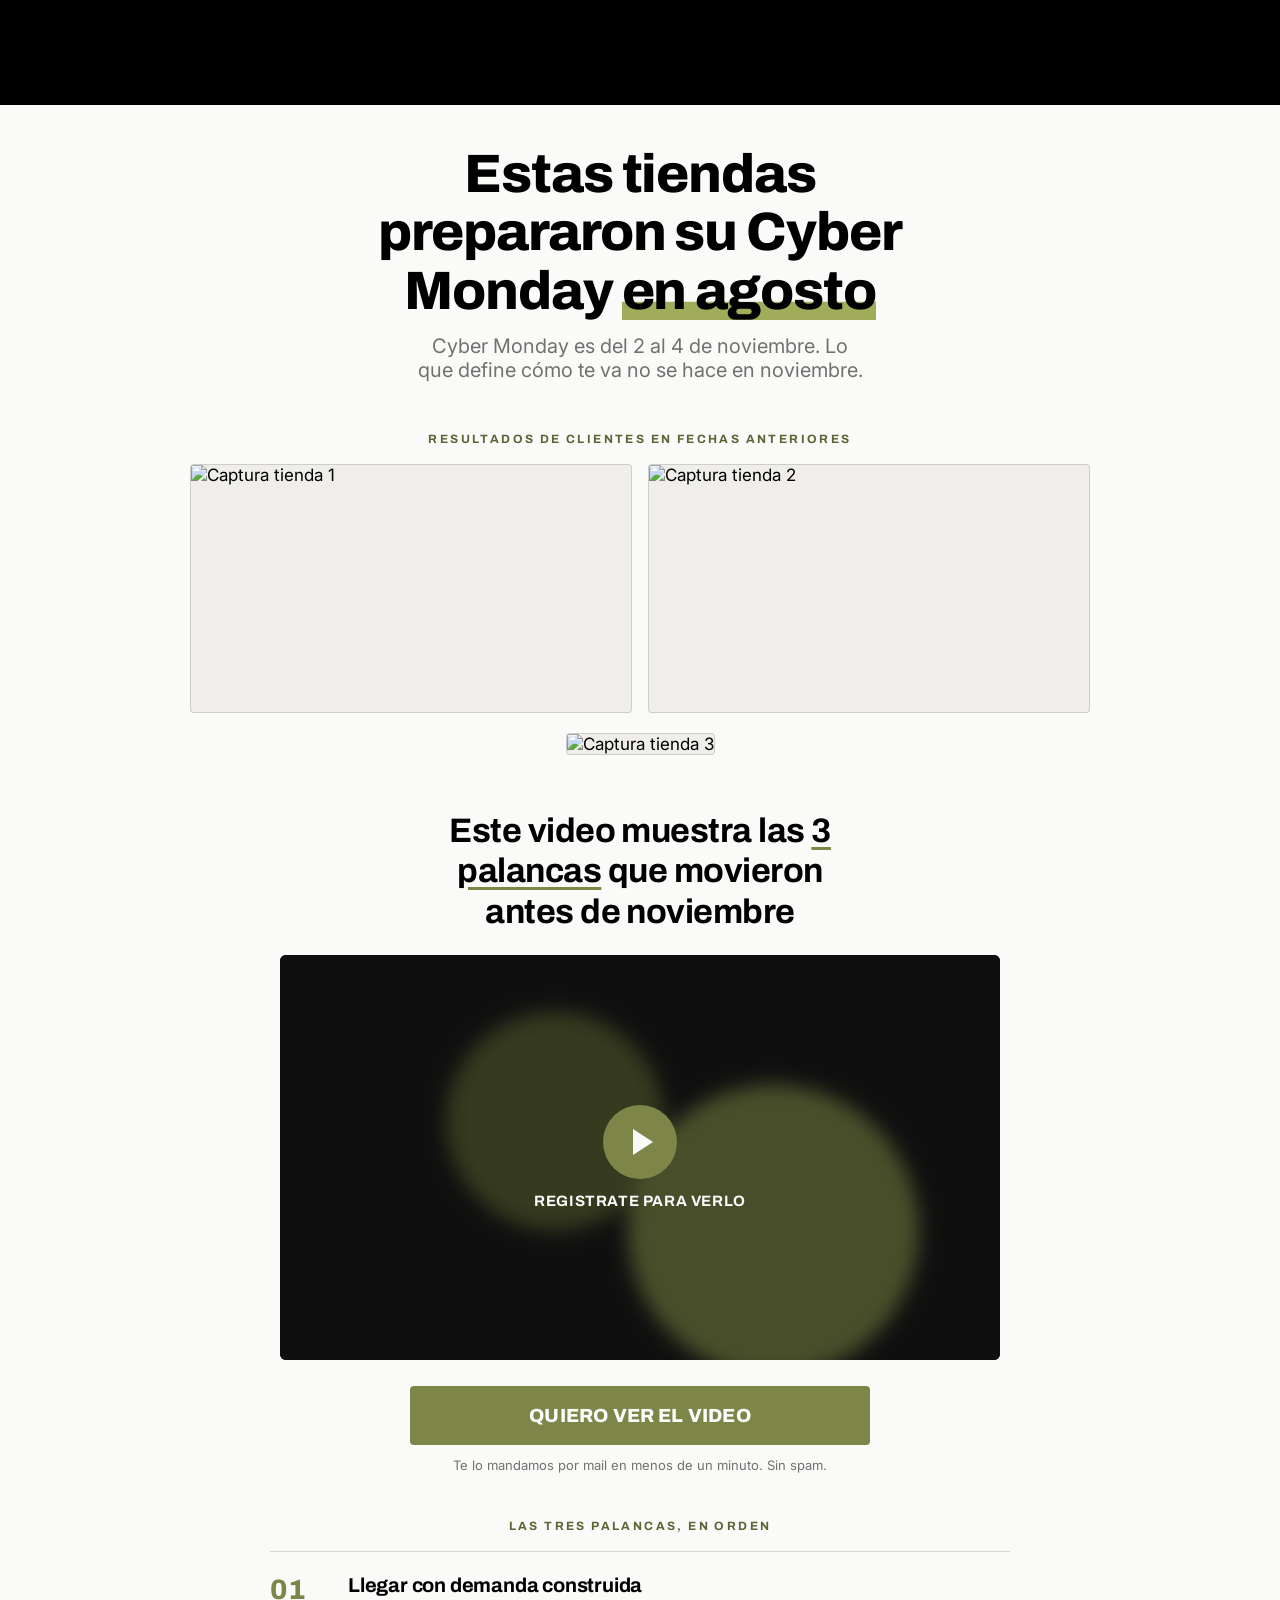
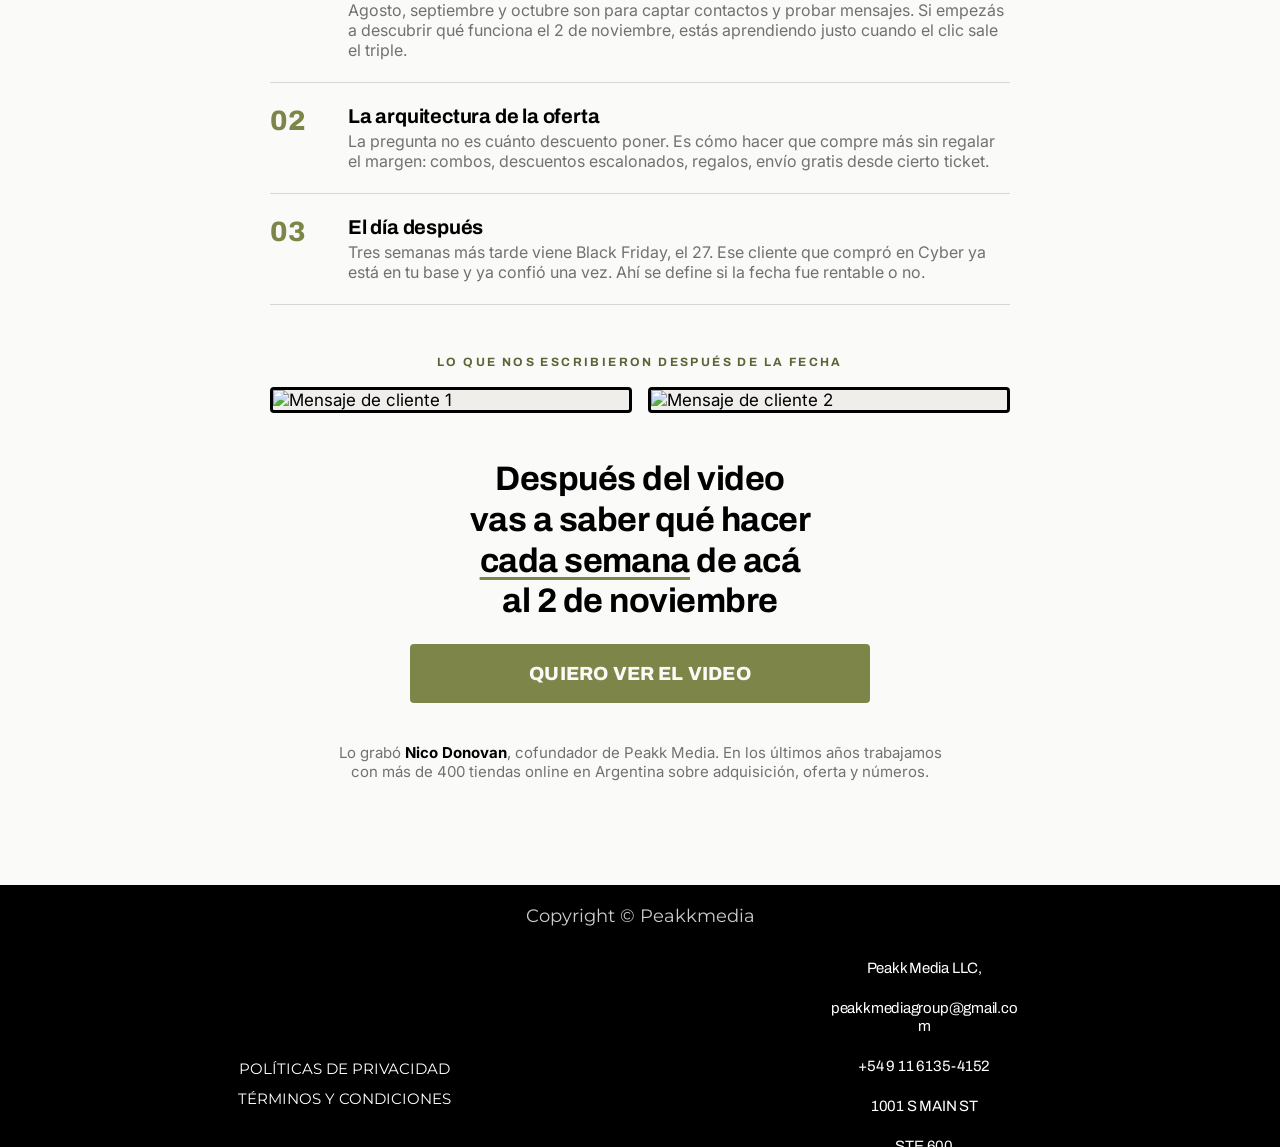
==== index.html @ 9f5e26d3 "Add files via upload" ====
<!DOCTYPE html>
<html lang="es" class="page-index"><head><meta http-equiv="Content-Type" content="text/html; charset=UTF-8"><meta name="viewport" content="width=device-width, initial-scale=1"><title>Peakk Media</title><link rel="preconnect" href="https://fonts.gstatic.com/" crossorigin="anonymous"><link rel="preconnect" href="https://backend.leadconnectorhq.com/" crossorigin="anonymous"><link rel="preconnect" href="https://images.leadconnectorhq.com/" crossorigin="anonymous"><link rel="preconnect" href="https://cdn.filesafe.space/" crossorigin="anonymous"><meta name="title" content="Peakk Media"><meta property="og:title" content="Peakk Media"><meta name="description" content="Construyendo la comunidad más grande y exitosa de marcas ecommerce en Latinoamérica."><meta property="og:description" content="Construyendo la comunidad más grande y exitosa de marcas ecommerce en Latinoamérica."><meta name="author" content="Peakk Media"><meta property="og:author" content="Peakk Media"><meta name="image" content="https://assets.cdn.filesafe.space/G9GarACqBZBBO0aQz2SL/media/6a21dfdfbf33b4d0d04d74ae.webp"><meta property="og:image" content="https://assets.cdn.filesafe.space/G9GarACqBZBBO0aQz2SL/media/6a21dfdfbf33b4d0d04d74ae.webp"><meta name="twitter:card" content="summary_large_image"><meta name="twitter:image" content="https://assets.cdn.filesafe.space/G9GarACqBZBBO0aQz2SL/media/6a21dfdfbf33b4d0d04d74ae.webp"><meta property="og:type" content="website"><meta property="twitter:type" content="website"><link rel="stylesheet" href="https://fonts.googleapis.com/css?family=Montserrat:100,100i,200,200i,300,300i,400,400i,500,500i,600,600i,700,700i,800,800i,900,900i&display=swap" media="all" onload="this.media=&#39;all&#39;"><link rel="preload" as="style" href="https://fonts.googleapis.com/css?family=Montserrat:100,100i,200,200i,300,300i,400,400i,500,500i,600,600i,700,700i,800,800i,900,900i&display=swap"><link as="script" crossorigin="" href="https://stcdn.leadconnectorhq.com/_preview/B_zyUhgB.js"><link as="script" crossorigin="" href="https://stcdn.leadconnectorhq.com/_preview/b71EKIqU.js"><link as="script" crossorigin="" href="https://stcdn.leadconnectorhq.com/_preview/BIwC15au.js"><link as="script" crossorigin="" href="https://stcdn.leadconnectorhq.com/_preview/zKCevbBR.js"><link as="script" crossorigin="" href="https://stcdn.leadconnectorhq.com/_preview/DYa7OZHt.js"><link as="script" crossorigin="" href="https://stcdn.leadconnectorhq.com/_preview/C3hfVS2y.js"><link as="script" crossorigin="" href="https://stcdn.leadconnectorhq.com/_preview/c1PIOOu8.js"><link as="script" crossorigin="" href="https://stcdn.leadconnectorhq.com/_preview/BHpBMMcf.js"><link as="script" crossorigin="" href="https://stcdn.leadconnectorhq.com/_preview/Bdh1Uo-q.js"><link as="script" crossorigin="" href="https://stcdn.leadconnectorhq.com/_preview/DRNKrJGC.js"><link as="script" crossorigin="" href="https://stcdn.leadconnectorhq.com/_preview/BaLzDNXa.js"><link as="script" crossorigin="" href="https://stcdn.leadconnectorhq.com/_preview/DMQXnNOf.js"><link as="script" crossorigin="" href="https://stcdn.leadconnectorhq.com/_preview/BVLvE3PI.js"><link as="script" crossorigin="" href="https://stcdn.leadconnectorhq.com/_preview/VW_JMigc.js"><link as="script" crossorigin="" href="https://stcdn.leadconnectorhq.com/_preview/DHHnJP27.js"><link as="script" crossorigin="" href="https://stcdn.leadconnectorhq.com/_preview/G_ZDWyfy.js"><link as="script" crossorigin="" href="https://stcdn.leadconnectorhq.com/_preview/DhzrPy0S.js"><link as="script" crossorigin="" href="https://stcdn.leadconnectorhq.com/_preview/CX4LhMpk.js"><link as="script" crossorigin="" href="https://stcdn.leadconnectorhq.com/_preview/CenvAvwo.js"><link as="script" crossorigin="" href="https://stcdn.leadconnectorhq.com/_preview/BuJGYgue.js"><link as="script" crossorigin="" href="https://stcdn.leadconnectorhq.com/_preview/Ch9gn6j1.js"><link as="script" crossorigin="" href="https://stcdn.leadconnectorhq.com/_preview/DWumQJdv.js"><link as="script" crossorigin="" href="https://stcdn.leadconnectorhq.com/_preview/CXUFyRH_.js"><link as="script" crossorigin="" href="https://stcdn.leadconnectorhq.com/_preview/Cc465tyR.js"><link as="script" crossorigin="" href="https://stcdn.leadconnectorhq.com/_preview/CnpUzJwm.js"><link as="script" crossorigin="" href="https://stcdn.leadconnectorhq.com/_preview/PO7qTCbf.js"><script type="module" src="https://stcdn.leadconnectorhq.com/_preview/B_zyUhgB.js" crossorigin=""></script><link rel="dns-prefetch" href="https://services.leadconnectorhq.com/"><link rel="icon" href="https://stcdn.leadconnectorhq.com/funnel/icon/favicon.ico"><script type="text/javascript">(function(w,d,s,l,i){w[l]=w[l]||[];w[l].push({'gtm.start':
new Date().getTime(),event:'gtm.js'});var f=d.getElementsByTagName(s)[0],
j=d.createElement(s),dl=l!='dataLayer'?'&l='+l:'';j.async=true;j.src=
'https://www.googletagmanager.com/gtm.js?id='+i+dl;f.parentNode.insertBefore(j,f);
})(window,document,'script','dataLayer','GTM-TSXGCTTX');</script><link rel="stylesheet" crossorigin="" href="https://stcdn.leadconnectorhq.com/_preview/TestimonialModal.DVJfVErF.css"><link rel="stylesheet" href="https://fonts.googleapis.com/css?family=Montserrat:100,100i,200,200i,300,300i,400,400i,500,500i,600,600i,700,700i,800,800i,900,900i&display=swap" media="all" onload="this.media=&#39;all&#39;">
<link rel="stylesheet" href="style.css">
</head><body><!--teleport start anchor--><!--teleport anchor--><!--teleport start anchor--><!--teleport anchor--><div id="__nuxt"><!--[--><span class="nuxt-route-announcer" style="position: absolute;"><span role="status" aria-live="polite" aria-atomic="false" style="border: 0px; clip: rect(0px, 0px, 0px, 0px); clip-path: inset(50%); height: 1px; width: 1px; overflow: hidden; position: absolute; white-space: nowrap; overflow-wrap: normal; margin: -1px; padding: 0px;">Peakk Media</span></span><!--[--><div class="bgCover bg-fixed"></div><div><!--[--><div><!----><!----><div><div id="nav-menu-popup" style="display:none;" class="hide"><div class="nav-menu-body"><i class="close-menu fas fa-times"></i><ul class="nav-menu"><!--[--><!--]--></ul></div></div></div><!----><!--[--><!----><!--]--><div id="preview-container" class="preview-container hl_page-preview--content"><div><!----><!--[--><!--[--><div id="section-iBn7lv6g-" data-animation-class="" data-entrance-clip="1" style="" class="fullSection c-section c-wrapper section-iBn7lv6g-"><!----><!----><div class="inner"><!----><!--[--><!--[--><div id="row-RZWK0PujWc" data-animation-class="" data-entrance-clip="1" style="" class="row-align-center c-row c-wrapper row-RZWK0PujWc"><!----><!----><div class="inner"><!----><!--[--><!--[--><div id="col-nko0Uonzj4" data-animation-class="" data-entrance-clip="1" style="" class="c-column c-wrapper col-nko0Uonzj4"><!----><!----><div class="vertical inner"><!----><!--[--><!--[--><div id="image-fVmEU0ICUS" data-animation-class="" style="" class="c-image c-wrapper image-fVmEU0ICUS"><!----><!----><!----><!----><!----><div style="cursor:default;" class="image-container cimage-fVmEU0ICUS"><div><div><picture class="hl-image-picture" style="display:block;"><source media="(max-width:900px) and (min-width: 768px)" srcset="https://images.leadconnectorhq.com/image/f_webp/q_80/r_900/u_https://assets.cdn.filesafe.space/G9GarACqBZBBO0aQz2SL/media/69a740c97e893f49928fef54.png"><source media="(max-width:768px) and (min-width: 640px)" srcset="https://images.leadconnectorhq.com/image/f_webp/q_80/r_768/u_https://assets.cdn.filesafe.space/G9GarACqBZBBO0aQz2SL/media/69a740c97e893f49928fef54.png"><source media="(max-width:640px) and (min-width: 480px)" srcset="https://images.leadconnectorhq.com/image/f_webp/q_80/r_640/u_https://assets.cdn.filesafe.space/G9GarACqBZBBO0aQz2SL/media/69a740c97e893f49928fef54.png"><source media="(max-width:480px) and (min-width: 320px)" srcset="https://images.leadconnectorhq.com/image/f_webp/q_80/r_768/u_https://assets.cdn.filesafe.space/G9GarACqBZBBO0aQz2SL/media/69a740c97e893f49928fef54.png"><source media="(max-width:320px)" srcset="https://images.leadconnectorhq.com/image/f_webp/q_80/r_320/u_https://assets.cdn.filesafe.space/G9GarACqBZBBO0aQz2SL/media/69a740c97e893f49928fef54.png"><img src="assets/tmpifqx9tdm.webp" alt="" style="" class="img-effects-none hl-optimized mw-100" loading="lazy" fetchpriority="auto" data-animation-class=""></picture></div></div></div><!----><!----><!----><!----><!----><!----><!----><!----><!----><!----><!----><!----><!----><!----><!----><!----><!----><!----><!----><!----><!----><!----><!----><!----><!----><!----><!----><!----><!----><!----><!----><!----><!----><!----><!----><!----><!----><!----><!----><!----><!----><!----><!----><!----><!----><!----><!----><!----></div><!--]--><!--]--></div><!----><!----><!----><!----><!----><!----><!----><!----><!----><!----><!----><!----><!----><!----><!----><!----><!----><!----><!----><!----><!----><!----><!----><!----><!----><!----><!----><!----><!----><!----><!----><!----><!----><!----><!----><!----><!----><!----><!----><!----><!----><!----><!----><!----><!----><!----><!----><!----><!----><!----><!----></div><!--]--><!--]--></div><!----><!----><!----><!----><!----><!----><!----><!----><!----><!----><!----><!----><!----><!----><!----><!----><!----><!----><!----><!----><!----><!----><!----><!----><!----><!----><!----><!----><!----><!----><!----><!----><!----><!----><!----><!----><!----><!----><!----><!----><!----><!----><!----><!----><!----><!----><!----><!----><!----><!----><!----></div><!--]--><!--]--></div><!----><!----><!----><!----><!----><!----><!----><!----><!----><!----><!----><!----><!----><!----><!----><!----><!----><!----><!----><!----><!----><!----><!----><!----><!----><!----><!----><!----><!----><!----><!----><!----><!----><!----><!----><!----><!----><!----><!----><!----><!----><!----><!----><!----><!----><!----><!----><!----><!----><!----><!----></div><!--]--><!--[--><div id="section-QeHP4szHCh" data-animation-class="" data-entrance-clip="1" style="" class="fullSection c-section c-wrapper section-QeHP4szHCh"><!----><!----><div class="inner"><!----><!--[--><!--[--><div id="row-Cze8x-VShv" data-animation-class="" data-entrance-clip="1" style="" class="row-align-center c-row c-wrapper row-Cze8x-VShv"><!----><!----><div class="inner"><!----><!--[--><!--[--><div id="col-Ac6dofeoNG" data-animation-class="" data-entrance-clip="1" style="" class="c-column c-wrapper col-Ac6dofeoNG"><!----><!----><div class="vertical inner"><!----><!--[--><!--[--><div id="custom-code-gNz0L9QKAK" data-animation-class="" style="" class="c-custom-code c-wrapper custom-code-gNz0L9QKAK"><!----><!----><!----><!----><!----><!----><!----><!----><!----><!----><!----><div id="custom-code-gNz0L9QKAK__custom-code" class="custom-code-container ccustom-code-gNz0L9QKAK">

<title>La Estrategia de Cyber Monday 2026 | Peakk Media</title>
<meta name="description" content="Las 3 palancas que las tiendas online preparan entre agosto y octubre para hacer su mejor Cyber Monday. Video de 20 minutos, gratis.">
<meta name="viewport" content="width=device-width, initial-scale=1">
<meta property="og:title" content="La Estrategia de Cyber Monday 2026">
<meta property="og:description" content="Las 3 palancas que se preparan antes de noviembre. Video gratis.">

<link rel="preconnect" href="https://fonts.googleapis.com/">
<link rel="preconnect" href="https://fonts.gstatic.com/" crossorigin="">
<link href="https://fonts.googleapis.com/css2?family=Archivo:wght@600;700;800&family=Inter:wght@400;500;600;700&display=swap" rel="stylesheet">

<!-- ================= TITULAR ================= -->
<section class="hero">
  <div class="wrap">
    <h1>Estas tiendas prepararon su Cyber Monday <em>en agosto</em></h1>
    <p class="bajada">Cyber Monday es del 2 al 4 de noviembre. Lo que define cómo te va no se hace en noviembre.</p>
  </div>
</section>

<!-- ================= PRUEBA — 2 arriba, 1 centrada abajo ================= -->
<section class="prueba">
  <div class="wrap">
    <p class="eyebrow">Resultados de clientes en fechas anteriores</p>
    <div class="grid-capturas">
      <!-- Capturas de paneles de clientes (se recortan a 16:9) -->
      <img class="captura" src="assets/6a85fdb98bea83db8d490512.png" alt="Captura tienda 1">

      <img class="captura" src="assets/6a85fdb98bea83db8d490311.png" alt="Captura tienda 2">

      <img class="captura" src="assets/6a85fdb8ee714bf542f8e811.png" alt="Captura tienda 3">
    </div>
  </div>
</section>

<!-- ================= VIDEO (imagen que abre el formulario) ================= -->
<section class="bloque-video">
  <div class="wrap wrap--angosto">
    <h2>Este video muestra las <u>3 palancas</u> que movieron antes de noviembre</h2>

    <button type="button" class="video js-open-form" aria-label="Registrate para ver el video">
      <!-- PEGÁ EL LINK DE LA MINIATURA EN EL src (16:9, ideal 1280 × 720). Se muestra con blur. -->
      <img src="data:image/svg+xml;utf8,&lt;svg xmlns=&#39;http://www.w3.org/2000/svg&#39; viewBox=&#39;0 0 640 360&#39;&gt;&lt;rect width=&#39;640&#39; height=&#39;360&#39; fill=&#39;%231a1a1a&#39;/&gt;&lt;circle cx=&#39;250&#39; cy=&#39;150&#39; r=&#39;90&#39; fill=&#39;%235c6334&#39;/&gt;&lt;circle cx=&#39;430&#39; cy=&#39;240&#39; r=&#39;120&#39; fill=&#39;%237d8648&#39;/&gt;&lt;/svg&gt;" alt="">

      <span class="video-capa">
        <span class="play" aria-hidden="true"></span>
        <span class="video-label">Registrate para verlo</span>
      </span>
    </button>

    <div class="btn-zona">
      <button type="button" class="btn js-open-form">Quiero ver el video</button>
      <p class="micro">Te lo mandamos por mail en menos de un minuto. Sin spam.</p>
    </div>
  </div>
</section>

<!-- ================= QUÉ VAS A VER ================= -->
<section class="lista">
  <div class="wrap wrap--angosto">
    <p class="eyebrow">Las tres palancas, en orden</p>
    <ol class="items">
      <li>
        <div>
          <h3>Llegar con demanda construida</h3>
          <p>Agosto, septiembre y octubre son para captar contactos y probar mensajes. Si empezás a descubrir qué funciona el 2 de noviembre, estás aprendiendo justo cuando el clic sale el triple.</p>
        </div>
      </li>
      <li>
        <div>
          <h3>La arquitectura de la oferta</h3>
          <p>La pregunta no es cuánto descuento poner. Es cómo hacer que compre más sin regalar el margen: combos, descuentos escalonados, regalos, envío gratis desde cierto ticket.</p>
        </div>
      </li>
      <li>
        <div>
          <h3>El día después</h3>
          <p>Tres semanas más tarde viene Black Friday, el 27. Ese cliente que compró en Cyber ya está en tu base y ya confió una vez. Ahí se define si la fecha fue rentable o no.</p>
        </div>
      </li>
    </ol>
  </div>
</section>

<!-- ================= TESTIMONIOS ================= -->
<section class="testimonios">
  <div class="wrap wrap--angosto">
    <p class="eyebrow">Lo que nos escribieron después de la fecha</p>
    <div class="grid-testimonios">
      <!-- Capturas de mensajes de clientes -->
      <img class="testimonio" src="assets/6a85fdb8949d6f49c383ead4.png" alt="Mensaje de cliente 1">

      <img class="testimonio" src="assets/6a85fdb85113a1715f18b4ab.jpeg" alt="Mensaje de cliente 2">
    </div>
  </div>
</section>

<!-- ================= CIERRE ================= -->
<section class="cierre">
  <div class="wrap wrap--angosto">
    <h2>Después del video vas a saber qué hacer <u>cada semana</u> de acá al 2 de noviembre</h2>
    <button type="button" class="btn js-open-form">Quiero ver el video</button>

    <p class="quien">
      Lo grabó <b>Nico Donovan</b>, cofundador de Peakk Media. En los últimos años trabajamos con
      más de 400 tiendas online en Argentina sobre adquisición, oferta y números.
    </p>
  </div>
</section>

<!-- ════════════════════════════════════════════════
     MODAL — FORMULARIO EN 3 PASOS
     Paso 1: nombre y email
     Paso 2: teléfono (WhatsApp)
     Paso 3: ¿tenés marca?  → el que dice que no, no recibe el video
     ════════════════════════════════════════════════ -->
<div class="modal-overlay" id="form-modal" role="dialog" aria-modal="true" aria-label="Registro para ver el video">
  <div class="modal-box">
    <button type="button" class="modal-close" id="modal-close" aria-label="Cerrar">×</button>

    <div class="ms-form" id="ms-form">

      <div class="ms-progress" id="ms-progress">
        <span class="done"></span><span></span><span></span>
      </div>

      <!-- PASO 1 — nombre y email -->
      <div class="ms-step active" data-step="1">
        <p class="ms-eyebrow">Paso 1 de 3</p>
        <h3>Te mandamos el video por mail</h3>
        <p class="ms-sub">Son 20 minutos con el plan semana por semana hasta el 2 de noviembre.</p>

        <div class="ms-field">
          <label for="ms-nombre">Nombre <i>*</i></label>
          <input type="text" id="ms-nombre" name="fullname" placeholder="Tu nombre" autocomplete="name">
          <p class="ms-error" id="err-nombre">Escribí tu nombre para continuar.</p>
        </div>

        <div class="ms-field">
          <label for="ms-email">Email <i>*</i></label>
          <input type="email" id="ms-email" name="email" placeholder="Tu mejor email" autocomplete="email" inputmode="email" spellcheck="false">
          <p class="ms-error" id="err-email">Revisá el email: falta el @ o el dominio.</p>
          <p class="ms-suggest" id="sug-email">¿Quisiste decir <button type="button" id="sug-email-btn"></button>?</p>
        </div>

        <button type="button" class="ms-btn" id="ms-next-1">Siguiente →</button>
      </div>

      <!-- PASO 2 — teléfono -->
      <div class="ms-step" data-step="2">
        <p class="ms-eyebrow">Paso 2 de 3</p>
        <h3>¿Cuál es tu número de teléfono?</h3>
        <p class="ms-sub">Lo usamos para pasarte el link del video y el calendario de acá al 2 de noviembre. Nada más que eso.</p>

        <div class="ms-field">
          <label for="ms-tel">Teléfono <i>*</i></label>
          <div class="ms-tel">
            <select id="ms-cc" aria-label="Código de país">
              <option value="54" selected="">🇦🇷 +54</option>
              <option value="598">🇺🇾 +598</option>
              <option value="56">🇨🇱 +56</option>
              <option value="595">🇵🇾 +595</option>
              <option value="591">🇧🇴 +591</option>
              <option value="51">🇵🇪 +51</option>
              <option value="57">🇨🇴 +57</option>
              <option value="593">🇪🇨 +593</option>
              <option value="52">🇲🇽 +52</option>
              <option value="55">🇧🇷 +55</option>
              <option value="34">🇪🇸 +34</option>
              <option value="1">🇺🇸 +1</option>
            </select>
            <input type="tel" id="ms-tel" placeholder="11 2345 6789" inputmode="tel" autocomplete="tel">
          </div>
          <p class="ms-error" id="err-tel">Revisá el número: con característica y sin el 15.</p>
          <p class="ms-hint">Con característica, sin el 0 ni el 15. Ejemplo: 11 2345 6789.</p>
        </div>

        <button type="button" class="ms-btn" id="ms-next-2">Siguiente →</button>
        <button type="button" class="ms-back" data-goto="1">← Volver</button>
      </div>

      <!-- PASO 3 — dos preguntas: negocio + inversión -->
      <div class="ms-step" data-step="3">
        <p class="ms-eyebrow">Paso 3 de 3</p>
        <h3>Contanos de tu negocio</h3>
        <p class="ms-sub">Dos preguntas y te mandamos el video.</p>

        <div class="ms-group">
          <p class="ms-q">¿Qué tipo de negocio tenés?</p>
          <div class="ms-options">
            <button type="button" class="ms-opt" data-negocio="ecommerce" data-apto="1">
              <span class="dot"></span>Tienda Online / Ecommerce / Marca Online
            </button>
            <button type="button" class="ms-opt" data-negocio="infoproducto" data-apto="0">
              <span class="dot"></span>Infoproducto
            </button>
            <button type="button" class="ms-opt" data-negocio="agencia" data-apto="0">
              <span class="dot"></span>Agencia
            </button>
            <button type="button" class="ms-opt" data-negocio="otro" data-apto="0">
              <span class="dot"></span>Otro
            </button>
          </div>
          <p class="ms-error" id="err-negocio">Elegí el tipo de negocio.</p>
        </div>

        <div class="ms-group">
          <p class="ms-q">¿Cuánto invertís en ads por mes?</p>
          <div class="ms-options">
            <button type="button" class="ms-opt" data-inversion="Menos de 1k USD" data-inv-apto="0">
              <span class="dot"></span>Menos de 1k USD
            </button>
            <button type="button" class="ms-opt" data-inversion="1K-2K USD" data-inv-apto="1">
              <span class="dot"></span>1K – 2K USD
            </button>
            <button type="button" class="ms-opt" data-inversion="2K-5K USD" data-inv-apto="1">
              <span class="dot"></span>2K – 5K USD
            </button>
            <button type="button" class="ms-opt" data-inversion="5k-10k USD" data-inv-apto="1">
              <span class="dot"></span>5K – 10K USD
            </button>
            <button type="button" class="ms-opt" data-inversion="Más de 10k USD" data-inv-apto="1">
              <span class="dot"></span>Más de 10K USD
            </button>
          </div>
          <p class="ms-error" id="err-inversion">Elegí cuánto invertís por mes.</p>
        </div>

        <button type="button" class="ms-btn" id="ms-submit">Enviarme el video →</button>
        <button type="button" class="ms-back" data-goto="2">← Volver</button>
      </div>

      <!-- NO CALIFICA — pantalla final, sin retorno -->
      <div class="ms-final" id="ms-reject">
        <span class="ms-icon">✕</span>
        <h3>Este video no es para vos</h3>
        <p>Está armado para tiendas online que ya están invirtiendo en publicidad. Aplicado a otro modelo de negocio, o sin presupuesto de ads corriendo, no te va a servir.</p>
        <p>Prefiero decírtelo ahora y no hacerte perder 20 minutos.</p>
        <!-- Esta pantalla solo aparece si RECHAZAR_NO_APTOS = true -->
      </div>

      <!-- GRACIAS -->
      <div class="ms-final" id="ms-thanks">
        <span class="ms-icon">✓</span>
        <h3>Listo, revisá tu mail</h3>
        <p>Esta pantalla solo se ve en modo prueba. En producción el formulario redirige a la thank you page.</p>
      </div>

    </div>
  </div>
</div>

<script>
  /* ── MODAL ── */
  (function () {
    var modal = document.getElementById('form-modal');
    var closeBtn = document.getElementById('modal-close');

    function openModal() {
      modal.classList.add('open');
      document.body.classList.add('modal-open');
      var primerInput = document.getElementById('ms-nombre');
      if (primerInput && primerInput.offsetParent !== null) setTimeout(function () { primerInput.focus(); }, 120);
    }
    function closeModal() {
      modal.classList.remove('open');
      document.body.classList.remove('modal-open');
      if (typeof window.msResetForm === 'function') window.msResetForm();
    }

    document.querySelectorAll('.js-open-form').forEach(function (el) {
      el.addEventListener('click', function (e) { e.preventDefault(); openModal(); });
    });

    closeBtn.addEventListener('click', closeModal);
    modal.addEventListener('click', function (e) { if (e.target === modal) closeModal(); });
    document.addEventListener('keydown', function (e) {
      if (e.key === 'Escape' && modal.classList.contains('open')) closeModal();
    });
  })();
</script>

<script>
  /* ════════════════════════════════════════════════
     FORMULARIO EN 3 PASOS — DESTINO ÚNICO: ZAPIER
     ════════════════════════════════════════════════
     Todo sale por el webhook. Zapier se encarga de
     repartir a iClosed y a ActiveCampaign.

     IMPORTANTE: el mail con el video ya NO lo dispara
     esta página. Lo tiene que disparar el Zap, sumando
     el contacto a la lista o al tag que activa la
     automatización en ActiveCampaign.

     El webhook dispara UNA sola vez, al final del formulario,
     con TODOS los que completan los 3 pasos. El campo `calificado`
     distingue a los que tienen marca online y gastan 1k o más.

     Eventos que salen por el hook:
       lead     → completó los 3 pasos (calificado 1 o 0)
       parcial  → solo si ENVIAR_PARCIALES = true
     ════════════════════════════════════════════════ */
  (function () {
    var ZAPIER_HOOK = 'https://hooks.zapier.com/hooks/catch/25626237/4tfkbhi/';

    // Un lead cuenta como CALIFICADO si tiene marca online Y invierte 1k o más
    // por mes. Ese cruce es el que dice qué anuncio trae marcas que gastan.
    var RECHAZAR_NO_APTOS = false;     // true = el que no califica ve pantalla de corte
                                       //        y no llega a la thank you page
    var ENVIAR_PARCIALES = false;      // en true, manda al pasar del paso 1 al 2

    var URL_GRACIAS = 'gracias.html';
    // DEBUG en true: no redirige y loguea todo en consola. Volver a false al publicar.
    var DEBUG = false;

    var form = document.getElementById('ms-form');
    if (!form) return;

    var pasos = form.querySelectorAll('.ms-step');
    var barras = document.querySelectorAll('#ms-progress span');
    var progress = document.getElementById('ms-progress');
    var reject = document.getElementById('ms-reject');
    var thanks = document.getElementById('ms-thanks');
    var inputNombre = document.getElementById('ms-nombre');
    var inputEmail = document.getElementById('ms-email');
    var inputTel = document.getElementById('ms-tel');
    var selectCc = document.getElementById('ms-cc');
    var btnSubmit = document.getElementById('ms-submit');

    var datos = { nombre: '', email: '', telefono: '', negocio: '', inversion: '' };
    var negocioApto = false;
    var inversionApta = false;
    var enviado = false;
    var rechazado = false;
    var yaRedirigio = false;
    var parcialEnviado = false;
    var eventoId = '';
    var calificado = false;

    window.dataLayer = window.dataLayer || [];

    /* ── TRACKING: UTMs y click IDs ──
       Se leen de la URL y se guardan en sessionStorage para
       que sobrevivan si el usuario navega dentro del sitio. */
    var TRACKING = (function () {
      var claves = ['utm_source', 'utm_medium', 'utm_campaign', 'utm_content', 'utm_term', 'fbclid', 'gclid', 'ttclid'];
      var guardado = {};
      try { guardado = JSON.parse(sessionStorage.getItem('peakk_tracking') || '{}'); } catch (e) { guardado = {}; }
      try {
        var qs = new URLSearchParams(window.location.search);
        claves.forEach(function (k) { var v = qs.get(k); if (v) guardado[k] = v; });
        sessionStorage.setItem('peakk_tracking', JSON.stringify(guardado));
      } catch (e) {}
      guardado.landing_url = window.location.href.split('#')[0];
      guardado.referrer = document.referrer || '';
      return guardado;
    })();

    function nuevoEventoId() {
      return 'lead_' + Date.now() + '_' + Math.random().toString(36).slice(2, 10);
    }

    function partirNombre(n) {
      var p = String(n || '').trim().split(/\s+/);
      var first = p.shift() || '';
      return { firstName: first, lastName: p.join(' ') };
    }

    /* ── TELÉFONO A E.164 ──
       iClosed y la API de WhatsApp rechazan cualquier número
       sin código de país. En Argentina además hay que sacar
       el 0 inicial y el 15, y agregar el 9 de móvil. */
    function normalizarTelefono(cc, raw) {
      var n = String(raw || '').replace(/\D/g, '');
      if (!n) return '';
      n = n.replace(/^0+/, '');
      if (n.indexOf(cc) === 0 && n.length > cc.length + 7) n = n.slice(cc.length);
      if (cc === '54') {
        n = n.replace(/^9/, '');
        n = n.replace(/^(\d{2,4})15(\d{6,8})$/, '$1$2');
        n = '9' + n;
      }
      if (n.length < 8 || n.length > 13) return '';
      return '+' + cc + n;
    }

    /* ── WEBHOOK A ZAPIER ──
       Fire and forget: no esperamos respuesta para no trabar
       al usuario. Va form-encoded, que es lo que el Catch Hook
       parsea sin configuración extra. keepalive mantiene el
       request vivo aunque el usuario cierre o navegue. */
    function enviarWebhook(payload) {
      if (!ZAPIER_HOOK) {
        if (DEBUG) console.warn('[HOOK] falta configurar ZAPIER_HOOK', payload);
        return;
      }
      var body = new URLSearchParams();
      Object.keys(payload).forEach(function (k) {
        if (payload[k] !== undefined && payload[k] !== null && payload[k] !== '') body.append(k, payload[k]);
      });
      Object.keys(TRACKING).forEach(function (k) {
        if (TRACKING[k]) body.append(k, TRACKING[k]);
      });
      if (DEBUG) console.log('[HOOK] →', payload.evento, payload);
      try {
        fetch(ZAPIER_HOOK, {
          method: 'POST',
          mode: 'no-cors',
          keepalive: true,
          headers: { 'Content-Type': 'application/x-www-form-urlencoded;charset=UTF-8' },
          body: body.toString()
        }).catch(function (e) { console.error('[HOOK] falló el envío', e); });
      } catch (e) { console.error('[HOOK] falló el envío', e); }
    }

    function payloadBase(evento) {
      var n = partirNombre(datos.nombre);
      return {
        evento: evento,
        evento_id: eventoId,
        formulario: 'video_cybermonday',
        nombre: datos.nombre,
        firstName: n.firstName,
        lastName: n.lastName,
        email: datos.email,
        telefono: datos.telefono,
        tipo_negocio: datos.negocio,
        inversion_ads: datos.inversion,
        marca_online: negocioApto ? '1' : '0',
        invierte_1k_o_mas: inversionApta ? '1' : '0',
        calificado: calificado ? '1' : '0',
        fecha: new Date().toISOString()
      };
    }

    function irA(n) {
      reject.classList.remove('active');
      thanks.classList.remove('active');
      progress.style.display = 'flex';
      pasos.forEach(function (p) { p.classList.toggle('active', p.dataset.step === String(n)); });
      barras.forEach(function (b, i) { b.classList.toggle('done', i < n); });
    }

    function pantallaFinal(el) {
      pasos.forEach(function (p) { p.classList.remove('active'); });
      progress.style.display = 'none';
      reject.classList.remove('active');
      thanks.classList.remove('active');
      el.classList.add('active');
    }

    function marcarError(input, errId, mostrar) {
      var err = document.getElementById(errId);
      input.classList.toggle('has-error', mostrar);
      err.classList.toggle('show', mostrar);
    }

    /* ── VALIDACIÓN DE EMAIL ──
       Chequea estructura, rechaza casillas temporales y
       propone el dominio correcto ante typos comunes. */
    var DOMINIOS_OK = [
      'gmail.com', 'hotmail.com', 'hotmail.com.ar', 'hotmail.es', 'outlook.com', 'outlook.es',
      'outlook.com.ar', 'live.com', 'live.com.ar', 'yahoo.com', 'yahoo.com.ar', 'yahoo.es',
      'icloud.com', 'me.com', 'mac.com', 'aol.com', 'mail.com', 'gmx.com', 'zoho.com',
      'proton.me', 'protonmail.com', 'fibertel.com.ar', 'speedy.com.ar', 'arnet.com.ar',
      'ciudad.com.ar', 'uol.com.ar', 'terra.com.ar'
    ];

    var DOMINIOS_TEMP = [
      'mailinator.com', 'yopmail.com', 'guerrillamail.com', 'sharklasers.com', '10minutemail.com',
      'tempmail.com', 'temp-mail.org', 'trashmail.com', 'getnada.com', 'maildrop.cc',
      'dispostable.com', 'fakeinbox.com', 'throwawaymail.com', 'mailnesia.com', 'mohmal.com',
      'emailondeck.com', 'spamgourmet.com', 'discard.email', 'moakt.com', 'tempr.email'
    ];

    function distancia(a, b) {
      var m = a.length, n = b.length, fila = [], i, j, prev, tmp;
      for (j = 0; j <= n; j++) fila[j] = j;
      for (i = 1; i <= m; i++) {
        prev = fila[0];
        fila[0] = i;
        for (j = 1; j <= n; j++) {
          tmp = fila[j];
          fila[j] = Math.min(fila[j] + 1, fila[j - 1] + 1, prev + (a.charAt(i - 1) === b.charAt(j - 1) ? 0 : 1));
          prev = tmp;
        }
      }
      return fila[n];
    }

    function validarEmail(valor) {
      var v = String(valor || '').trim();

      if (!v) return { ok: false, msg: 'Escribí tu email para continuar.' };
      if (/\s/.test(v)) return { ok: false, msg: 'El email no puede llevar espacios.' };
      if (/[,;]/.test(v)) return { ok: false, msg: 'Dejá un solo email, sin comas ni punto y coma.' };

      var partes = v.split('@');
      if (partes.length !== 2) {
        return { ok: false, msg: v.indexOf('@') === -1 ? 'Falta el @ en el email.' : 'El email tiene más de un @.' };
      }

      var local = partes[0];
      var dominio = partes[1].toLowerCase();

      if (!local) return { ok: false, msg: 'Falta la parte de antes del @.' };
      if (local.length > 64) return { ok: false, msg: 'La parte de antes del @ es demasiado larga.' };
      if (!/^[a-zA-Z0-9._%+\-']+$/.test(local) || /^[._\-]/.test(local) || /[._\-]$/.test(local) || local.indexOf('..') !== -1) {
        return { ok: false, msg: 'Revisá lo que va antes del @: hay un caracter que no corresponde.' };
      }

      if (!dominio) return { ok: false, msg: 'Falta el dominio después del @.' };
      if (dominio.indexOf('.') === -1) return { ok: false, msg: 'Al dominio le falta la terminación (por ejemplo, .com).' };
      if (!/^[a-z0-9]([a-z0-9\-]*[a-z0-9])?(\.[a-z0-9]([a-z0-9\-]*[a-z0-9])?)+$/.test(dominio)) {
        return { ok: false, msg: 'Revisá el dominio: hay un punto o un guion de más.' };
      }

      var tld = dominio.split('.').pop();
      if (tld.length < 2 || /[0-9]/.test(tld)) return { ok: false, msg: 'La terminación del dominio no es válida.' };

      if (DOMINIOS_TEMP.indexOf(dominio) !== -1) {
        return { ok: false, msg: 'Ese es un email temporal y no vas a recibir el video. Dejá una casilla real.' };
      }

      if (DOMINIOS_OK.indexOf(dominio) !== -1) return { ok: true };

      var mejor = '', mejorDist = 99, d, dist;
      for (var i = 0; i < DOMINIOS_OK.length; i++) {
        d = DOMINIOS_OK[i];
        dist = distancia(dominio, d);
        if (dist < mejorDist) { mejorDist = dist; mejor = d; }
      }
      if (mejorDist > 0 && mejorDist <= 2 && Math.abs(dominio.length - mejor.length) <= 2) {
        return { ok: false, sugerencia: local + '@' + mejor, msg: '' };
      }

      return { ok: true };
    }

    var sugBox = document.getElementById('sug-email');
    var sugBtn = document.getElementById('sug-email-btn');
    var sugActiva = '';

    function mostrarSugerencia(email) {
      sugActiva = email;
      sugBtn.textContent = email;
      sugBox.classList.add('show');
    }
    function ocultarSugerencia() {
      sugActiva = '';
      sugBox.classList.remove('show');
    }

    sugBtn.addEventListener('click', function () {
      inputEmail.value = sugBtn.textContent;
      ocultarSugerencia();
      marcarError(inputEmail, 'err-email', false);
      inputEmail.focus();
    });

    /* ── PASO 1 → 2 ── */
    document.getElementById('ms-next-1').addEventListener('click', function () {
      var nombre = inputNombre.value.trim();
      var email = inputEmail.value.trim();
      var okNombre = nombre.length > 1 && /[a-zA-ZÀ-ÿ]/.test(nombre);
      var res = validarEmail(email);

      marcarError(inputNombre, 'err-nombre', !okNombre);
      if (!okNombre) { inputNombre.focus(); return; }

      // Typo probable: se avisa una vez. Si insiste, se acepta lo que escribió.
      if (!res.ok && res.sugerencia) {
        if (sugActiva !== res.sugerencia) {
          mostrarSugerencia(res.sugerencia);
          marcarError(inputEmail, 'err-email', false);
          inputEmail.focus();
          return;
        }
        res = { ok: true };
      }

      if (!res.ok) {
        ocultarSugerencia();
        document.getElementById('err-email').textContent = res.msg;
        marcarError(inputEmail, 'err-email', true);
        inputEmail.focus();
        return;
      }

      marcarError(inputEmail, 'err-email', false);
      ocultarSugerencia();

      datos.nombre = nombre;
      datos.email = email;

      // Ya tenemos nombre y mail: los registramos por si abandona más adelante.
      if (ENVIAR_PARCIALES && !parcialEnviado) {
        parcialEnviado = true;
        eventoId = nuevoEventoId();
        enviarWebhook(payloadBase('parcial'));
      }

      irA(2);
      setTimeout(function () { inputTel.focus(); }, 180);
    });

    inputEmail.addEventListener('blur', function () {
      var v = this.value.trim();
      if (!v) return;
      var res = validarEmail(v);
      if (res.ok) { ocultarSugerencia(); return; }
      if (res.sugerencia) { mostrarSugerencia(res.sugerencia); return; }
      document.getElementById('err-email').textContent = res.msg;
      marcarError(inputEmail, 'err-email', true);
    });

    [inputNombre, inputEmail].forEach(function (inp) {
      inp.addEventListener('input', function () {
        this.classList.remove('has-error');
        var err = this.closest('.ms-field').querySelector('.ms-error');
        if (err) err.classList.remove('show');
        if (this === inputEmail) ocultarSugerencia();
      });
      inp.addEventListener('keydown', function (e) {
        if (e.key === 'Enter') { e.preventDefault(); document.getElementById('ms-next-1').click(); }
      });
    });

    /* ── PASO 2 → 3 (teléfono) ── */
    document.getElementById('ms-next-2').addEventListener('click', function () {
      var raw = inputTel.value.trim();
      var tel = normalizarTelefono(selectCc.value, raw);

      if (!raw) {
        document.getElementById('err-tel').textContent = 'Dejanos tu teléfono para continuar.';
        marcarError(inputTel, 'err-tel', true);
        inputTel.focus();
        return;
      }
      if (!tel) {
        document.getElementById('err-tel').textContent = 'Revisá el número: con característica y sin el 15.';
        marcarError(inputTel, 'err-tel', true);
        inputTel.focus();
        return;
      }

      marcarError(inputTel, 'err-tel', false);
      datos.telefono = tel;
      if (DEBUG) console.log('[TEL] normalizado:', tel);
      irA(3);
    });

    inputTel.addEventListener('input', function () {
      this.classList.remove('has-error');
      document.getElementById('err-tel').classList.remove('show');
    });
    inputTel.addEventListener('keydown', function (e) {
      if (e.key === 'Enter') { e.preventDefault(); document.getElementById('ms-next-2').click(); }
    });

    /* ── PASO 3, pregunta 1: tipo de negocio ── */
    form.querySelectorAll('[data-negocio]').forEach(function (btn) {
      btn.addEventListener('click', function () {
        if (rechazado || enviado) return;
        form.querySelectorAll('[data-negocio]').forEach(function (b) { b.classList.remove('selected'); });
        btn.classList.add('selected');
        datos.negocio = btn.dataset.negocio;
        negocioApto = btn.dataset.apto === '1';
        document.getElementById('err-negocio').classList.remove('show');
      });
    });

    /* ── PASO 3, pregunta 2: inversión en ads ── */
    form.querySelectorAll('[data-inversion]').forEach(function (btn) {
      btn.addEventListener('click', function () {
        if (rechazado || enviado) return;
        form.querySelectorAll('[data-inversion]').forEach(function (b) { b.classList.remove('selected'); });
        btn.classList.add('selected');
        datos.inversion = btn.dataset.inversion;
        inversionApta = btn.dataset.invApto === '1';
        document.getElementById('err-inversion').classList.remove('show');
      });
    });

    /* ── Volver (nunca desde el rechazo) ── */
    form.querySelectorAll('[data-goto]').forEach(function (btn) {
      btn.addEventListener('click', function () {
        if (rechazado || enviado) return;
        irA(parseInt(btn.dataset.goto, 10));
      });
    });

    /* ── Redirect a la thank you page ──
       Los datos viajan en la URL con los nombres que espera el
       embed de iClosed, así que el lead no vuelve a tipearlos. */
    function redirigir() {
      if (yaRedirigio) return;
      yaRedirigio = true;

      if (DEBUG || !URL_GRACIAS) {
        if (DEBUG) console.log('[FIN] destino:', URL_GRACIAS || '(pantalla de prueba en el modal)', datos);
        pantallaFinal(thanks);
        return;
      }

      var q = new URLSearchParams({
        iclosedName: datos.nombre,
        iclosedEmail: datos.email,
        iclosedPhone: datos.telefono,
        calificado: calificado ? '1' : '0',
        evento_id: eventoId
      });
      Object.keys(TRACKING).forEach(function (k) { if (TRACKING[k]) q.append(k, TRACKING[k]); });

      window.location.href = URL_GRACIAS + '?' + q.toString();
    }

    /* ── Envío ── */
    btnSubmit.addEventListener('click', function () {
      if (enviado) return;

      // Las dos preguntas son obligatorias
      var faltaNegocio = !datos.negocio;
      var faltaInversion = !datos.inversion;
      document.getElementById('err-negocio').classList.toggle('show', faltaNegocio);
      document.getElementById('err-inversion').classList.toggle('show', faltaInversion);
      if (faltaNegocio || faltaInversion) {
        var primerError = document.getElementById(faltaNegocio ? 'err-negocio' : 'err-inversion');
        primerError.scrollIntoView({ behavior: 'smooth', block: 'center' });
        return;
      }

      // CALIFICADO = marca online Y 1k o más de inversión mensual
      calificado = negocioApto && inversionApta;
      if (!eventoId) eventoId = nuevoEventoId();

      // Corte opcional: por defecto todos pasan a la thank you page
      if (RECHAZAR_NO_APTOS && !calificado) {
        rechazado = true;
        enviarWebhook(payloadBase('lead'));
        window.dataLayer.push({
          event: 'lead_no_calificado',
          formulario: 'video_cybermonday',
          tipo_negocio: datos.negocio,
          inversion_ads: datos.inversion,
          lead_calificado: 0,
          evento_id: eventoId
        });
        pantallaFinal(reject);
        return;
      }

      enviado = true;
      btnSubmit.disabled = true;
      btnSubmit.textContent = 'Enviando...';

      // ── Destino único: Zapier ──
      enviarWebhook(payloadBase('lead'));

      // ── Evento para GTM / Meta ──
      window.dataLayer.push({
        event: calificado ? 'lead_calificado' : 'lead_no_calificado',
        formulario: 'video_cybermonday',
        tipo_negocio: datos.negocio,
        inversion_ads: datos.inversion,
        lead_calificado: calificado ? 1 : 0,
        evento_id: eventoId
      });
      if (DEBUG) console.log('[GTM]', calificado ? 'lead_calificado' : 'lead_no_calificado', datos);

      // El webhook viaja con keepalive, así que no hace falta esperarlo.
      // La pausa es solo para que el cambio de pantalla no se sienta brusco.
      setTimeout(redirigir, 450);
    });

    /* ── Reinicio al cerrar (no aplica si ya envió o fue descalificado) ── */
    window.msResetForm = function () {
      if (enviado || rechazado) return;
      irA(1);
      form.querySelectorAll('.ms-opt').forEach(function (b) { b.classList.remove('selected'); });
      datos.negocio = '';
      datos.inversion = '';
      negocioApto = false;
      inversionApta = false;
    };
  })();
</script>

</div><!----><!----><!----><!----><!----><!----><!----><!----><!----><!----><!----><!----><!----><!----><!----><!----><!----><!----><!----><!----><!----><!----><!----><!----><!----><!----><!----><!----><!----><!----><!----><!----><!----><!----><!----><!----><!----><!----><!----><!----><!----><!----></div><!--]--><!--]--></div><!----><!----><!----><!----><!----><!----><!----><!----><!----><!----><!----><!----><!----><!----><!----><!----><!----><!----><!----><!----><!----><!----><!----><!----><!----><!----><!----><!----><!----><!----><!----><!----><!----><!----><!----><!----><!----><!----><!----><!----><!----><!----><!----><!----><!----><!----><!----><!----><!----><!----><!----></div><!--]--><!--]--></div><!----><!----><!----><!----><!----><!----><!----><!----><!----><!----><!----><!----><!----><!----><!----><!----><!----><!----><!----><!----><!----><!----><!----><!----><!----><!----><!----><!----><!----><!----><!----><!----><!----><!----><!----><!----><!----><!----><!----><!----><!----><!----><!----><!----><!----><!----><!----><!----><!----><!----><!----></div><!--]--><!--]--></div><!----><!----><!----><!----><!----><!----><!----><!----><!----><!----><!----><!----><!----><!----><!----><!----><!----><!----><!----><!----><!----><!----><!----><!----><!----><!----><!----><!----><!----><!----><!----><!----><!----><!----><!----><!----><!----><!----><!----><!----><!----><!----><!----><!----><!----><!----><!----><!----><!----><!----><!----></div><!--]--><!--[--><div id="section-Dk8Q2pkT9y" data-animation-class="" data-entrance-clip="1" style="" class="fullSection noBorder radius0 none c-section c-wrapper section-Dk8Q2pkT9y"><!----><!----><div class="inner"><!----><!--[--><!--[--><div id="row-Rcta_uDlab" data-animation-class="" data-entrance-clip="1" style="" class="row-align-center noBorder radius0 none c-row c-wrapper row-Rcta_uDlab"><!----><!----><div class="inner"><!----><!--[--><!--[--><div id="col-RFLdQfUMs5" data-animation-class="" data-entrance-clip="1" style="" class="noBorder radius0 none c-column c-wrapper col-RFLdQfUMs5"><!----><!----><div class="vertical inner"><!----><!--[--><!--[--><div id="heading-xaRbhDOGON" data-animation-class="" style="" class="c-heading c-wrapper"><!----><!----><!----><div class="heading-xaRbhDOGON text-output cheading-xaRbhDOGON noBorder radius0 none" data-animation-class="" style=""><div><p>Copyright © Peakkmedia</p></div></div><!----><!----><!----><span></span><!----><!----><!----><!----><!----><!----><!----><!----><!----><!----><!----><!----><!----><!----><!----><!----><!----><!----><!----><!----><!----><!----><!----><!----><!----><!----><!----><!----><!----><!----><!----><!----><!----><!----><!----><!----><!----><!----><!----><!----><!----><!----><!----></div><!--]--><!--]--></div><!----><!----><!----><!----><span></span><!----><!----><!----><!----><!----><!----><!----><!----><!----><!----><!----><!----><!----><!----><!----><!----><!----><!----><!----><!----><!----><!----><!----><!----><!----><!----><!----><!----><!----><!----><!----><!----><!----><!----><!----><!----><!----><!----><!----><!----><!----><!----><!----></div><!--]--><!--]--></div><!----><!----><!----><!----><span></span><!----><!----><!----><!----><!----><!----><!----><!----><!----><!----><!----><!----><!----><!----><!----><!----><!----><!----><!----><!----><!----><!----><!----><!----><!----><!----><!----><!----><!----><!----><!----><!----><!----><!----><!----><!----><!----><!----><!----><!----><!----><!----><!----></div><!--]--><!--[--><div id="row-WsVFVg3IyC" data-animation-class="" data-entrance-clip="1" style="" class="row-align-center noBorder radius0 none c-row c-wrapper row-WsVFVg3IyC"><!----><!----><div class="inner"><!----><!--[--><!--[--><div id="col-QiPNY6BLa0" data-animation-class="" data-entrance-clip="1" style="" class="noBorder radius0 none c-column c-wrapper col-QiPNY6BLa0"><!----><!----><div class="vertical inner"><!----><!--[--><!--[--><div id="button-tbk1F7kZkp" data-animation-class="" style="" class="c-button c-wrapper button-tbk1F7kZkp"><!----><!----><!----><!----><!----><!----><!--[--><!----><!--teleport start--><!--teleport end--><a id="button-tbk1F7kZkp_btn" href="https://peakkmedia.com/politicas-de-privacidad" target="_blank" rel="noreferrer noopener" data-animation-class="" class="cbutton-tbk1F7kZkp custom btn-vp btn-hp  noBorder radius0 none text-center" style="" aria-label="POLÍTICAS DE PRIVACIDAD"><span style="" class="main-heading-group"><span style="margin-right:5px;" class="button-icon-start"></span><span class="main-heading-button">POLÍTICAS DE PRIVACIDAD</span><span style="margin-left:5px;" class="button-icon-end"></span></span><!----></a><!----><!----><div><!----></div><!----><!----><!--]--><span></span><!----><!----><!----><!----><!----><!----><!----><!----><!----><!----><!----><!----><!----><!----><!----><!----><!----><!----><!----><!----><!----><!----><!----><!----><!----><!----><!----><!----><!----><!----><!----><!----><!----><!----><!----><!----><!----><!----><!----><!----><!----><!----><!----></div><!--]--><!--[--><div id="button-w10mdYM0Zw" data-animation-class="" style="" class="c-button c-wrapper button-w10mdYM0Zw"><!----><!----><!----><!----><!----><!----><!--[--><!----><!--teleport start--><!--teleport end--><a id="button-w10mdYM0Zw_btn" href="https://peakkmedia.com/terminos-y-condiciones" target="_blank" rel="noreferrer noopener" data-animation-class="" class="cbutton-w10mdYM0Zw custom btn-vp btn-hp  noBorder radius0 none text-center" style="" aria-label="TÉRMINOS Y CONDICIONES"><span style="" class="main-heading-group"><span style="margin-right:5px;" class="button-icon-start"></span><span class="main-heading-button">TÉRMINOS Y CONDICIONES</span><span style="margin-left:5px;" class="button-icon-end"></span></span><!----></a><!----><!----><div><!----></div><!----><!----><!--]--><span></span><!----><!----><!----><!----><!----><!----><!----><!----><!----><!----><!----><!----><!----><!----><!----><!----><!----><!----><!----><!----><!----><!----><!----><!----><!----><!----><!----><!----><!----><!----><!----><!----><!----><!----><!----><!----><!----><!----><!----><!----><!----><!----><!----></div><!--]--><!--]--></div><!----><!----><!----><!----><span></span><!----><!----><!----><!----><!----><!----><!----><!----><!----><!----><!----><!----><!----><!----><!----><!----><!----><!----><!----><!----><!----><!----><!----><!----><!----><!----><!----><!----><!----><!----><!----><!----><!----><!----><!----><!----><!----><!----><!----><!----><!----><!----><!----></div><!--]--><!--[--><div id="col-S2DaCQdJXj" data-animation-class="" data-entrance-clip="1" style="" class="noBorder radius0 none c-column c-wrapper col-S2DaCQdJXj"><!----><!----><div class="vertical inner"><!----><!--[--><!--[--><div id="sub-heading-q7K7GPXvCQ" data-animation-class="" style="" class="c-sub-heading c-wrapper"><!----><!----><!----><div class="sub-heading-q7K7GPXvCQ text-output csub-heading-q7K7GPXvCQ noBorder radius0 none" data-animation-class="" style=""><div><h2>Peakk Media LLC,</h2><h2>peakkmediagroup@gmail.com</h2><h2>+54 9 11 6135-4152</h2><h2>1001 S MAIN ST</h2><h2>STE 600 </h2><h2>KALISPELL, MT 59901-5635</h2></div></div><!----><!----><!----><span></span><!----><!----><!----><!----><!----><!----><!----><!----><!----><!----><!----><!----><!----><!----><!----><!----><!----><!----><!----><!----><!----><!----><!----><!----><!----><!----><!----><!----><!----><!----><!----><!----><!----><!----><!----><!----><!----><!----><!----><!----><!----><!----><!----></div><!--]--><!--]--></div><!----><!----><!----><!----><span></span><!----><!----><!----><!----><!----><!----><!----><!----><!----><!----><!----><!----><!----><!----><!----><!----><!----><!----><!----><!----><!----><!----><!----><!----><!----><!----><!----><!----><!----><!----><!----><!----><!----><!----><!----><!----><!----><!----><!----><!----><!----><!----><!----></div><!--]--><!--]--></div><!----><!----><!----><!----><span></span><!----><!----><!----><!----><!----><!----><!----><!----><!----><!----><!----><!----><!----><!----><!----><!----><!----><!----><!----><!----><!----><!----><!----><!----><!----><!----><!----><!----><!----><!----><!----><!----><!----><!----><!----><!----><!----><!----><!----><!----><!----><!----><!----></div><!--]--><!--]--></div><!----><!----><!----><!----><span></span><!----><!----><!----><!----><!----><!----><!----><!----><!----><!----><!----><!----><!----><!----><!----><!----><!----><!----><!----><!----><!----><!----><!----><!----><!----><!----><!----><!----><!----><!----><!----><!----><!----><!----><!----><!----><!----><!----><!----><!----><!----><!----><!----></div><!--]--><!--]--></div></div><!----><div><!--[--><div><noscript><iframe src="https://www.googletagmanager.com/ns.html?id=GTM-TSXGCTTX" 
 height="0" width="0" style="display:none;visibility:hidden"></iframe></noscript></div><div id="gb-track-hl-custom-code"><!-- Google Tag Manager (noscript) --> 
  
 <!-- End Google Tag Manager (noscript) --></div><!--]--></div><!----></div><!--]--></div><!--]--><!--]--></div><div id="teleports"></div><script>window.__NUXT__={};window.__NUXT__.config={public:{baseUrl:"https://apisystem.tech",newBaseURL:"https://backend.leadconnectorhq.com/appengine",serverBaseUrl:"https://apisystem.tech",NODE_ENV:"production",OLD_STORAGE_API_URL1_CDN:"https://cdn.msgsndr.com",OLD_STORAGE_API_URL2_CDN:"https://assets.cdn.msgsndr.com",STORAGE_API_URL1_CDN:"https://cdn.filesafe.space",STORAGE_API_URL2_CDN:"https://assets.cdn.filesafe.space",REVIEW_WIDGET_URL:"https://backend.leadconnectorhq.com/appengine/reviews/get_widget/",REST_API_URLS:"https://backend.leadconnectorhq.com",STATS_API_URL:"https://backend.leadconnectorhq.com",paymentsServiceUrl:"https://backend.leadconnectorhq.com",HLS_URL:"https://content.apisystem.tech",IMAGE_CDN:"https://images.leadconnectorhq.com",IMAGE_CDN_WHITELIST:["assets.cdn.msgsndr.com","cdn.msgsndr.com","cdn.filesafe.space","assets.cdn.filesafe.space","storage.googleapis.com","firebasestorage.googleapis.com"],authorizeAcceptJsUrlTestMode:"https://jstest.authorize.net/v1/Accept.js",authorizeAcceptJsUrlLiveMode:"https://js.authorize.net/v1/Accept.js",nmiPaymentProviderScriptUrl:"https://secure.safewebservices.com/token/Collect.js",FORMS_SERVICE_URL:"https://backend.leadconnectorhq.com",SURVEYS_SERVICE_URL:"https://backend.leadconnectorhq.com",QR_CODE_SERVICE_URL:"https://backend.leadconnectorhq.com",GOOGLE_API_SERVICE_URL:"https://services.leadconnectorhq.com/common-google",ECOMMERCE_SERVICE_URL:"https://backend.leadconnectorhq.com/ecommerce",HL_HOMEPAGE_STEPID:"6dcfb06b-9734-44bd-bbcc-8bd4b7fec976",STRIPE_BNPL_CONFIGURATION_TEST:"pmc_1OaAR1FpU9DlKp7RH0HHU4xH",STRIPE_BNPL_CONFIGURATION_LIVE:"pmc_1OlnyOFpU9DlKp7R4tTHuihw",STRIPE_PMC_KEY_TEST:"pmc_1Ps2bTFpU9DlKp7RmgTzmJUL",STRIPE_PMC_KEY_LIVE:"pmc_1PzYYpFpU9DlKp7RcgxVmcvS",STRIPE_DEFAULT_CONFIGURATION_TEST:"pmc_1M95aRFpU9DlKp7ReIqqY0PP",STRIPE_DEFAULT_CONFIGURATION_LIVE:"pmc_1NYilsFpU9DlKp7RkMiUNrKE",STRIPE_DEFAULT_CONFIGURATION_TEST_SURVEY:"pmc_1QrvB7FpU9DlKp7RcL9L2idV",STRIPE_DEFAULT_CONFIGURATION_LIVE_SURVEY:"pmc_1Qwds7FpU9DlKp7RMCBlclQ0",STRIPE_DEFAULT_CONFIGURATION_TEST_FORM:"pmc_1Qodu1FpU9DlKp7RoWHB8Txx",STRIPE_DEFAULT_CONFIGURATION_LIVE_FORM:"pmc_1QwcV0FpU9DlKp7RORUHPK8B",STRIPE_CARD_ONLY_TEST_PMC:"pmc_1PVvmcFpU9DlKp7RFsjX5G7G",STRIPE_CARD_ONLY_LIVE_PMC:"pmc_1PVvogFpU9DlKp7Rj8F0ITLV",ENTERPRISE_RECAPTCHA_SITE_KEY:"6LeDBFwpAAAAAJe8ux9-imrqZ2ueRsEtdiWoDDpX",ENTERPRISE_RECAPTCHA_CHECKBOX_SITE_KEY:"6Lfjxx4sAAAAAIsnmlR5mKNS7QwIWqDjABW2SUu7",STRIPE_ONE_STEP_PMC_ID_TEST:"pmc_1QodqYFpU9DlKp7R8EIapiwE",STRIPE_TWO_STEP_PMC_ID_TEST:"pmc_1QodsEFpU9DlKp7RHRyay2KC",STRIPE_ONE_STEP_PMC_ID_LIVE:"pmc_1QwcLrFpU9DlKp7Rl9zb07x1",STRIPE_TWO_STEP_PMC_ID_LIVE:"pmc_1QwcP4FpU9DlKp7R4L0ytWkJ",RECAPTCHA_SITE_KEY:"6LfcbMseAAAAAI-EJoB-lUh7_TJaYloLbcbmnhEO",TURNSTILE_INVISIBLE_SITE_KEY:"0x4AAAAAACCpVlau-4k7cJ33",TURNSTILE_VISIBLE_SITE_KEY:"0x4AAAAAACDfuwSBQ2sYO1VD",TURNSTILE_INVISIBLE_TEST_SITE_KEY:"1x00000000000000000000BB",TURNSTILE_VISIBLE_TEST_SITE_KEY:"1x00000000000000000000AA",ENCRYPTED_STORAGE_SECRET_KEY:"daffd34c5f824e455827b0c87cbbf64f8b0cd32b79b6d73100fc4bdf41f095ea",formFunnelWrapperEnabled:true,formCalendarWrapperEnabled:true,formNativeWrapperEnabled:true,formCalendarServiceWrapperEnabled:false,formCalendarRentalWrapperEnabled:false,surveyFunnelWrapperEnabled:true,surveyNativeWrapperEnabled:true,quizNativeWrapperEnabled:true,i18n:{baseUrl:"",defaultLocale:"en",defaultDirection:"ltr",strategy:"no_prefix",lazy:true,rootRedirect:"",routesNameSeparator:"___",defaultLocaleRouteNameSuffix:"default",skipSettingLocaleOnNavigate:true,differentDomains:false,trailingSlash:false,detectBrowserLanguage:{alwaysRedirect:false,cookieCrossOrigin:false,cookieDomain:"",cookieKey:"i18n_redirected",cookieSecure:false,fallbackLocale:"",redirectOn:"root",useCookie:true},experimental:{localeDetector:"",switchLocalePathLinkSSR:false,autoImportTranslationFunctions:false,typedPages:true,typedOptionsAndMessages:false,generatedLocaleFilePathFormat:"absolute",alternateLinkCanonicalQueries:false,hmr:true},multiDomainLocales:false,domainLocales:{da:{domain:""},de:{domain:""},en:{domain:""},es:{domain:""},fi:{domain:""},"fr-ca":{domain:""},fr:{domain:""},hu:{domain:""},it:{domain:""},nl:{domain:""},no:{domain:""},pl:{domain:""},"pt-br":{domain:""},pt:{domain:""},sv:{domain:""}}}},app:{baseURL:"/",buildId:"67c8ff54-b4fb-42cd-993a-8ca0adc9a473",buildAssetsDir:"/_preview/",cdnURL:"https://stcdn.leadconnectorhq.com/"}}</script><script type="application/json" data-nuxt-data="nuxt-app" data-ssr="true" id="__NUXT_DATA__">[["ShallowReactive",1],{"data":2,"state":505,"once":654,"_errors":655,"serverRendered":34},["ShallowReactive",3],{"pageData":4},{"elements":5,"popup":450,"fontsToLoad":451,"customFonts":452,"meta":453,"domainName":460,"pageUrl":461,"pageId":462,"pageName":463,"locationId":464,"headerCode":31,"footerCode":31,"popupsList":465,"favicon":498,"globalHeadTrackingCode":499,"globalBodyTrackingCode":500,"funnelId":501,"funnelName":502,"stepId":503,"affiliateId":-1,"cookieConsent":-1,"disablePageLevelCookieConsent":27,"pixelToInit":504,"isOptimisePageLoad":34,"backgroundSettingsClass":33,"schemaMarkup":120,"isGeolocationNeeded":27},[6,12,42,63,89,127,145,160,179,192,220,241,266,286,309,355,395,413,434],{"id":7,"child":8},"hl_main",[9,10,11],"section-iBn7lv6g-","section-QeHP4szHCh","section-Dk8Q2pkT9y",{"id":9,"type":13,"child":14,"class":16,"styles":19,"extra":22,"meta":13,"tagName":40,"title":41,"_id":9,"classStr":18},"section",[15],"row-RZWK0PujWc",{"width":17},{"value":18},"fullSection",{"borderWidth":20},{"value":21},"0px",{"sticky":23,"visibility":25,"bgImage":28,"allowRowMaxWidth":35,"customClass":36,"elementScreenshot":38},{"value":24},"noneSticky",{"value":26},{"hideDesktop":27,"hideMobile":27},false,{"value":29},{"mediaType":30,"url":31,"opacity":32,"options":33,"svgCode":31,"videoUrl":31,"videoThumbnail":31,"videoLoop":34},"image","","1","bgCover",true,{"value":27},{"value":37},[],{"value":39},[],"c-section","Section",{"id":15,"type":43,"child":44,"class":46,"styles":49,"extra":51,"tagName":61,"meta":43,"title":62,"classStr":48},"row",[45],"col-nko0Uonzj4",{"alignRow":47},{"value":48},"row-align-center",{"borderWidth":50},{"value":21},{"visibility":52,"bgImage":54,"rowWidth":56,"customClass":59},{"value":53},{"hideDesktop":27,"hideMobile":27},{"value":55},{"mediaType":30,"url":31,"opacity":32,"options":33,"svgCode":31,"videoUrl":31,"videoThumbnail":31,"videoLoop":34},{"value":57,"unit":58},100,"%",{"value":60},[],"c-row","1 Column Row",{"id":45,"type":64,"child":65,"class":67,"styles":68,"extra":70,"tagName":86,"meta":64,"title":87,"noOfColumns":88},"col",[66],"image-fVmEU0ICUS",{},{"borderWidth":69},{"value":21},{"visibility":71,"bgImage":73,"columnLayout":75,"justifyContentColumnLayout":77,"alignContentColumnLayout":79,"forceColumnLayoutForMobile":81,"customClass":82,"elementVersion":84},{"value":72},{"hideDesktop":27,"hideMobile":27},{"value":74},{"mediaType":30,"url":31,"opacity":32,"options":33,"svgCode":31,"videoUrl":31,"videoThumbnail":31,"videoLoop":34},{"value":76},"column",{"value":78},"center",{"value":80},"inherit",{"value":34},{"value":83},[],{"value":85},2,"c-column","1st Column",1,{"extra":90,"id":66,"meta":30,"tagName":115,"class":116},{"nodeId":91,"visibility":92,"imageActions":94,"visitWebsite":96,"downloadFile":98,"imageProperties":100,"customClass":103,"hideElements":105,"showElements":107,"scrollToElement":109,"phoneNumber":110,"emailAddress":111,"stepPath":112,"popupId":113,"elementVersion":114},"cimage-fVmEU0ICUS",{"value":93},{"hideDesktop":31,"hideMobile":31},{"value":95},"none",{"value":97},{"url":31,"newTab":27},{"value":99},{"fileUrl":31,"fileName":31},{"value":101},{"url":102,"compression":34},"https:\u002F\u002Fassets.cdn.filesafe.space\u002FG9GarACqBZBBO0aQz2SL\u002Fmedia\u002F69a740c97e893f49928fef54.png",{"value":104},[],{"value":106},[],{"value":108},[],{},{},{},{},{},{"value":85},"c-image",{"imageEffects":117,"entranceAnimation":119,"animationScale":121,"animationDuration":122,"animationDelay":123,"animationEasing":125},{"value":118},"img-effects-none",{"value":120},null,{"value":88},{"value":88},{"value":124},0,{"value":126},"linear",{"id":10,"type":13,"child":128,"class":130,"styles":132,"extra":134,"meta":13,"tagName":40,"title":41,"_id":10,"classStr":18},[129],"row-Cze8x-VShv",{"width":131},{"value":18},{"borderWidth":133},{"value":21},{"sticky":135,"visibility":136,"bgImage":138,"allowRowMaxWidth":140,"customClass":141,"elementScreenshot":143},{"value":24},{"value":137},{"hideDesktop":27,"hideMobile":27},{"value":139},{"mediaType":30,"url":31,"opacity":32,"options":33,"svgCode":31,"videoUrl":31,"videoThumbnail":31,"videoLoop":34},{"value":27},{"value":142},[],{"value":144},[],{"id":129,"type":43,"child":146,"class":148,"styles":150,"extra":152,"tagName":61,"meta":43,"title":62,"classStr":48},[147],"col-Ac6dofeoNG",{"alignRow":149},{"value":48},{"borderWidth":151},{"value":21},{"visibility":153,"bgImage":155,"rowWidth":157,"customClass":158},{"value":154},{"hideDesktop":27,"hideMobile":27},{"value":156},{"mediaType":30,"url":31,"opacity":32,"options":33,"svgCode":31,"videoUrl":31,"videoThumbnail":31,"videoLoop":34},{"value":57,"unit":58},{"value":159},[],{"id":147,"type":64,"child":161,"class":163,"styles":165,"extra":167,"tagName":86,"meta":64,"title":87,"noOfColumns":88},[162],"custom-code-gNz0L9QKAK",{"nestedColumn":164},{"value":31},{"borderWidth":166},{"value":21},{"visibility":168,"bgImage":170,"columnLayout":172,"justifyContentColumnLayout":173,"alignContentColumnLayout":174,"forceColumnLayoutForMobile":175,"customClass":176,"elementVersion":178},{"value":169},{"hideDesktop":27,"hideMobile":27},{"value":171},{"mediaType":30,"url":31,"opacity":32,"options":33,"svgCode":31,"videoUrl":31,"videoThumbnail":31,"videoLoop":34},{"value":76},{"value":78},{"value":80},{"value":34},{"value":177},[],{"value":85},{"extra":180,"id":162,"meta":189,"tagName":190,"class":191},{"visibility":181,"customCode":183,"customClass":186,"nodeId":188},{"value":182},{"hideMobile":31,"hideDesktop":31},{"value":184},{"rawCustomCode":185},"\u003C!DOCTYPE html>\n\u003Chtml lang=\"es-AR\">\n\u003Chead>\n\u003Cmeta charset=\"utf-8\">\n\u003Ctitle>La Estrategia de Cyber Monday 2026 | Peakk Media\u003C\u002Ftitle>\n\u003Cmeta name=\"description\" content=\"Las 3 palancas que las tiendas online preparan entre agosto y octubre para hacer su mejor Cyber Monday. Video de 20 minutos, gratis.\">\n\u003Cmeta name=\"viewport\" content=\"width=device-width, initial-scale=1\">\n\u003Cmeta property=\"og:title\" content=\"La Estrategia de Cyber Monday 2026\">\n\u003Cmeta property=\"og:description\" content=\"Las 3 palancas que se preparan antes de noviembre. Video gratis.\">\n\n\u003Clink rel=\"preconnect\" href=\"https:\u002F\u002Ffonts.googleapis.com\">\n\u003Clink rel=\"preconnect\" href=\"https:\u002F\u002Ffonts.gstatic.com\" crossorigin>\n\u003Clink href=\"https:\u002F\u002Ffonts.googleapis.com\u002Fcss2?family=Archivo:wght@600;700;800&family=Inter:wght@400;500;600;700&display=swap\" rel=\"stylesheet\">\n\n\u003Cstyle>\n  :root {\n    --verde: #7d8648;\n    --verde-light: #a0ac5a;\n    --verde-dark: #5c6334;\n    --blanco: #fafaf9;\n    --negro: #000000;\n    --gris: #1a1a1a;\n\n    --linea: rgba(0,0,0,.14);\n    --tenue: rgba(0,0,0,.55);\n    --display: \"Archivo\", \"Helvetica Neue\", Arial, sans-serif;\n    --texto: \"Inter\", -apple-system, \"Segoe UI\", Roboto, Arial, sans-serif;\n  }\n\n  * { box-sizing: border-box; }\n\n  html { -webkit-text-size-adjust: 100%; }\n\n  body {\n    margin: 0;\n    background: var(--blanco);\n    color: var(--negro);\n    font-family: var(--texto);\n    font-size: 17px;\n    line-height: 1.6;\n    -webkit-font-smoothing: antialiased;\n  }\n  body.modal-open { overflow: hidden; }\n\n  .wrap { width: 100%; max-width: 1080px; margin: 0 auto; padding: 0 20px; }\n  .wrap--angosto { max-width: 780px; }\n\n  \u002F* ---------- Titular ---------- *\u002F\n  .hero { padding: 40px 0 4px; text-align: center; }\n\n  h1 {\n    font-family: var(--display);\n    font-weight: 800;\n    font-size: clamp(28px, 5.4vw, 54px);\n    line-height: 1.08;\n    letter-spacing: -.02em;\n    margin: 0 auto 14px;\n    max-width: 16ch;\n    text-wrap: balance;\n  }\n  h1 em {\n    font-style: normal;\n    box-shadow: inset 0 -.34em 0 var(--verde-light);\n  }\n\n  .bajada {\n    font-size: clamp(16px, 2.2vw, 20px);\n    color: var(--tenue);\n    max-width: 46ch;\n    margin: 0 auto;\n    text-wrap: balance;\n  }\n\n  \u002F* ---------- Prueba: 2 arriba + 1 centrada abajo ---------- *\u002F\n  .prueba { padding: 46px 0 10px; }\n\n  .eyebrow {\n    font-family: var(--display);\n    font-size: 12px;\n    font-weight: 700;\n    letter-spacing: .2em;\n    text-transform: uppercase;\n    color: var(--verde-dark);\n    text-align: center;\n    margin-bottom: 18px;\n  }\n\n  .grid-capturas {\n    display: grid;\n    grid-template-columns: repeat(2, minmax(0, 1fr));\n    gap: 16px;\n    max-width: 900px;\n    margin: 0 auto;\n    justify-items: center;\n  }\n  \u002F* La tercera ocupa el ancho de las dos columnas pero se limita en ancho\n     y queda centrada debajo. Es vertical (660 × 716), así que conserva su\n     proporción real en vez de recortarse a 16:9 como las de arriba. *\u002F\n  .grid-capturas .captura:nth-child(3) {\n    grid-column: 1 \u002F -1;\n    width: auto;\n    max-width: min(100%, 380px);\n    aspect-ratio: auto;\n    height: auto;\n    object-fit: contain;\n    margin-top: 4px;\n  }\n\n  \u002F* Cada .captura ES la imagen: solo hay que cambiar el src *\u002F\n  .captura {\n    display: block;\n    width: 100%;\n    aspect-ratio: 16 \u002F 9;\n    object-fit: cover;\n    background: #efeeea;\n    border: 1px solid var(--linea);\n    border-radius: 4px;\n  }\n\n  \u002F* ---------- Video (imagen que abre el formulario) ---------- *\u002F\n  .bloque-video { padding: 46px 0 0; text-align: center; }\n\n  h2 {\n    font-family: var(--display);\n    font-weight: 700;\n    font-size: clamp(21px, 3.2vw, 34px);\n    line-height: 1.2;\n    letter-spacing: -.015em;\n    margin: 0 auto 22px;\n    max-width: 22ch;\n    text-wrap: balance;\n  }\n  h2 u { text-decoration-color: var(--verde); text-underline-offset: 5px; }\n\n  .video {\n    position: relative;\n    display: block;\n    width: 100%;\n    max-width: 720px;\n    margin: 0 auto;\n    aspect-ratio: 16 \u002F 9;\n    background: var(--gris);\n    border: 0;\n    border-radius: 6px;\n    overflow: hidden;\n    padding: 0;\n    cursor: pointer;\n    font-family: inherit;\n  }\n  \u002F* La miniatura va desenfocada: se ve que hay algo, pero no se lee.\n     El scale evita que el blur deje bordes transparentes. *\u002F\n  .video img {\n    width: 100%;\n    height: 100%;\n    object-fit: cover;\n    display: block;\n    filter: blur(9px);\n    transform: scale(1.08);\n    transition: filter .25s ease;\n  }\n  .video:hover img { filter: blur(7px); }\n\n  .video-capa {\n    position: absolute;\n    inset: 0;\n    display: flex;\n    flex-direction: column;\n    align-items: center;\n    justify-content: center;\n    gap: 14px;\n    background: rgba(0,0,0,.42);\n    transition: background .2s ease;\n  }\n  .video:hover .video-capa { background: rgba(0,0,0,.55); }\n  .video:focus-visible { outline: 3px solid var(--verde); outline-offset: 3px; }\n\n  .play {\n    width: 74px; height: 74px;\n    border-radius: 50%;\n    background: var(--verde);\n    display: flex;\n    align-items: center;\n    justify-content: center;\n    transition: transform .18s ease, background .18s ease;\n  }\n  .play::after {\n    content: \"\";\n    border-left: 20px solid var(--blanco);\n    border-top: 13px solid transparent;\n    border-bottom: 13px solid transparent;\n    margin-left: 6px;\n  }\n  .video:hover .play { transform: scale(1.06); background: var(--verde-light); }\n\n  .video-label {\n    font-family: var(--display);\n    font-weight: 700;\n    font-size: clamp(13px, 2vw, 15px);\n    letter-spacing: .04em;\n    text-transform: uppercase;\n    color: var(--blanco);\n  }\n\n  \u002F* ---------- Botón ---------- *\u002F\n  .btn {\n    width: 100%;\n    max-width: 460px;\n    display: block;\n    margin: 0 auto;\n    font-family: var(--display);\n    font-weight: 800;\n    font-size: clamp(16px, 2.4vw, 19px);\n    letter-spacing: .01em;\n    text-transform: uppercase;\n    color: var(--blanco);\n    background: var(--verde);\n    border: 0;\n    border-radius: 4px;\n    padding: 19px 20px;\n    cursor: pointer;\n    text-decoration: none;\n    text-align: center;\n    transition: background .16s ease, transform .16s ease;\n  }\n  .btn:hover { background: var(--verde-dark); }\n  .btn:active { transform: translateY(1px); }\n  .btn:focus-visible { outline: 3px solid var(--negro); outline-offset: 3px; }\n\n  .btn-zona { margin-top: 26px; }\n\n  .micro {\n    font-size: 13px;\n    color: var(--tenue);\n    text-align: center;\n    margin: 12px 0 0;\n  }\n\n  \u002F* ---------- Qué vas a ver ---------- *\u002F\n  .lista { padding: 46px 0 6px; }\n  .items {\n    list-style: none;\n    margin: 0;\n    padding: 0;\n    counter-reset: palanca;\n    border-top: 1px solid var(--linea);\n  }\n  .items li {\n    counter-increment: palanca;\n    display: grid;\n    grid-template-columns: 60px 1fr;\n    gap: 4px 18px;\n    padding: 22px 0;\n    border-bottom: 1px solid var(--linea);\n  }\n  .items li::before {\n    content: counter(palanca, decimal-leading-zero);\n    font-family: var(--display);\n    font-weight: 800;\n    font-size: 28px;\n    color: var(--verde);\n    line-height: 1;\n    padding-top: 2px;\n  }\n  .items h3 {\n    font-family: var(--display);\n    font-size: 20px;\n    font-weight: 700;\n    margin: 0 0 4px;\n    letter-spacing: -.01em;\n  }\n  .items p { margin: 0; color: var(--tenue); font-size: 16px; }\n\n  \u002F* ---------- Testimonios ---------- *\u002F\n  .testimonios { padding: 44px 0 0; }\n  .grid-testimonios {\n    display: grid;\n    grid-template-columns: 1fr 1fr;\n    gap: 16px;\n  }\n  \u002F* Cada .testimonio ES la imagen: solo hay que cambiar el src *\u002F\n  .testimonio {\n    display: block;\n    width: 100%;\n    height: auto;\n    border: 3px solid var(--negro);\n    border-radius: 4px;\n    background: #efeeea;\n  }\n\n  \u002F* ---------- Cierre ---------- *\u002F\n  .cierre { padding: 46px 0 64px; text-align: center; }\n\n  .quien {\n    margin: 40px auto 0;\n    max-width: 620px;\n    text-align: center;\n    font-size: 15px;\n    color: var(--tenue);\n  }\n  .quien b { color: var(--negro); }\n\n  \u002F* ════════════════════════════════════════════════\n     MODAL + FORMULARIO EN 3 PASOS\n     ════════════════════════════════════════════════ *\u002F\n  .modal-overlay {\n    position: fixed;\n    inset: 0;\n    background: rgba(0,0,0,.78);\n    backdrop-filter: blur(5px);\n    -webkit-backdrop-filter: blur(5px);\n    z-index: 9999;\n    display: none;\n    align-items: center;\n    justify-content: center;\n    padding: 20px;\n    overflow-y: auto;\n    opacity: 0;\n    transition: opacity .22s ease;\n  }\n  .modal-overlay.open { display: flex; opacity: 1; }\n\n  .modal-box {\n    position: relative;\n    width: 100%;\n    max-width: 520px;\n    margin: auto;\n    animation: modalIn .28s ease both;\n  }\n\n  @keyframes modalIn {\n    from { opacity: 0; transform: translateY(18px) scale(.98); }\n    to   { opacity: 1; transform: translateY(0) scale(1); }\n  }\n\n  @keyframes fadeUp {\n    from { opacity: 0; transform: translateY(14px); }\n    to   { opacity: 1; transform: translateY(0); }\n  }\n\n  .modal-close {\n    position: absolute;\n    top: 12px;\n    right: 12px;\n    width: 34px;\n    height: 34px;\n    border-radius: 50%;\n    background: var(--verde);\n    color: #fff;\n    border: 0;\n    font-size: 20px;\n    line-height: 1;\n    cursor: pointer;\n    z-index: 10;\n    display: flex;\n    align-items: center;\n    justify-content: center;\n    transition: background .2s, transform .15s;\n  }\n  .modal-close:hover { background: var(--verde-dark); transform: scale(1.06); }\n\n  .ms-form {\n    background: #fff;\n    border: 1px solid var(--linea);\n    border-radius: 6px;\n    padding: 32px 26px;\n    text-align: left;\n  }\n\n  .ms-progress { display: flex; gap: 6px; margin-bottom: 22px; }\n  .ms-progress span {\n    flex: 1;\n    height: 3px;\n    border-radius: 100px;\n    background: rgba(0,0,0,.1);\n    transition: background .3s ease;\n  }\n  .ms-progress span.done { background: var(--verde); }\n\n  .ms-step { display: none; }\n  .ms-step.active { display: block; animation: fadeUp .3s ease both; }\n\n  .ms-eyebrow {\n    font-family: var(--display);\n    font-size: 10px;\n    font-weight: 700;\n    letter-spacing: .18em;\n    text-transform: uppercase;\n    color: var(--verde-dark);\n    margin: 0 0 10px;\n  }\n\n  .ms-step h3 {\n    font-family: var(--display);\n    font-size: 22px;\n    font-weight: 800;\n    line-height: 1.2;\n    letter-spacing: -.01em;\n    margin: 0 0 8px;\n  }\n\n  .ms-step > p.ms-sub {\n    font-size: 14px;\n    color: var(--tenue);\n    line-height: 1.55;\n    margin: 0 0 22px;\n  }\n\n  .ms-field { margin-bottom: 16px; }\n  .ms-field label {\n    display: block;\n    font-size: 13px;\n    font-weight: 600;\n    margin-bottom: 6px;\n  }\n  .ms-field label i { color: #c0392b; font-style: normal; }\n\n  .ms-field input {\n    display: block;\n    width: 100%;\n    font-family: var(--texto);\n    font-size: 16px;\n    padding: 13px 14px;\n    background: #fff;\n    color: var(--negro);\n    border: 1.5px solid var(--linea);\n    border-radius: 4px;\n    transition: border-color .2s;\n  }\n  .ms-field input::placeholder { color: rgba(0,0,0,.35); }\n  .ms-field input:focus { outline: none; border-color: var(--verde); box-shadow: 0 0 0 3px rgba(125,134,72,.18); }\n  .ms-field input.has-error { border-color: #c0392b; }\n\n  .ms-error { display: none; font-size: 12.5px; color: #c0392b; margin: 6px 0 0; }\n  .ms-error.show { display: block; }\n\n  .ms-suggest { display: none; font-size: 12.5px; color: var(--tenue); margin: 6px 0 0; }\n  .ms-suggest.show { display: block; }\n  .ms-suggest button {\n    font-family: var(--texto);\n    font-size: 12.5px;\n    font-weight: 700;\n    color: var(--verde-dark);\n    background: none;\n    border: 0;\n    padding: 0;\n    cursor: pointer;\n    text-decoration: underline;\n  }\n\n  \u002F* ---------- Campo de teléfono (paso 2) ---------- *\u002F\n  .ms-tel { display: flex; gap: 8px; }\n  .ms-tel select {\n    flex: 0 0 104px;\n    font-family: var(--texto);\n    font-size: 15px;\n    padding: 13px 8px;\n    background: #fff;\n    color: var(--negro);\n    border: 1.5px solid var(--linea);\n    border-radius: 4px;\n    transition: border-color .2s;\n  }\n  .ms-tel input {\n    flex: 1 1 auto;\n    min-width: 0;\n    display: block;\n    font-family: var(--texto);\n    font-size: 16px;\n    padding: 13px 14px;\n    background: #fff;\n    color: var(--negro);\n    border: 1.5px solid var(--linea);\n    border-radius: 4px;\n    transition: border-color .2s;\n  }\n  .ms-tel input::placeholder { color: rgba(0,0,0,.35); }\n  .ms-tel select:focus,\n  .ms-tel input:focus { outline: none; border-color: var(--verde); box-shadow: 0 0 0 3px rgba(125,134,72,.18); }\n  .ms-tel input.has-error { border-color: #c0392b; }\n\n  .ms-hint { font-size: 12px; color: var(--tenue); margin: 8px 0 0; line-height: 1.45; }\n\n  \u002F* ---------- Dos preguntas dentro de un mismo paso ---------- *\u002F\n  .ms-group { margin-bottom: 22px; }\n  .ms-group + .ms-group { padding-top: 20px; border-top: 1px solid var(--linea); }\n  .ms-q {\n    font-family: var(--display);\n    font-size: 15px;\n    font-weight: 700;\n    letter-spacing: -.005em;\n    margin: 0 0 12px;\n  }\n\n  .ms-options { display: flex; flex-direction: column; gap: 10px; }\n\n  \u002F* El paso 3 tiene 9 opciones: se compactan para que entre en pantalla *\u002F\n  .ms-step[data-step=\"3\"] .ms-options { gap: 8px; }\n  .ms-step[data-step=\"3\"] .ms-opt { padding: 12px 14px; font-size: 14.5px; }\n\n  .ms-opt {\n    width: 100%;\n    display: flex;\n    align-items: center;\n    gap: 12px;\n    text-align: left;\n    font-family: var(--texto);\n    font-size: 15px;\n    font-weight: 500;\n    color: var(--negro);\n    background: #fff;\n    border: 1.5px solid var(--linea);\n    border-radius: 4px;\n    padding: 15px 16px;\n    cursor: pointer;\n    transition: border-color .18s, background .18s, transform .12s;\n    -webkit-tap-highlight-color: transparent;\n  }\n  .ms-opt:hover { border-color: var(--verde); background: rgba(125,134,72,.06); }\n  .ms-opt:active { transform: scale(.99); }\n\n  .ms-opt .dot {\n    width: 16px;\n    height: 16px;\n    border-radius: 50%;\n    border: 1.5px solid rgba(0,0,0,.25);\n    flex-shrink: 0;\n    position: relative;\n    transition: border-color .2s;\n  }\n  .ms-opt.selected { border-color: var(--verde); background: rgba(125,134,72,.12); }\n  .ms-opt.selected .dot { border-color: var(--verde); }\n  .ms-opt.selected .dot::after {\n    content: \"\";\n    position: absolute;\n    inset: 3px;\n    border-radius: 50%;\n    background: var(--verde);\n  }\n\n  .ms-btn {\n    display: block;\n    width: 100%;\n    margin-top: 22px;\n    font-family: var(--display);\n    font-size: 16px;\n    font-weight: 800;\n    letter-spacing: .02em;\n    text-transform: uppercase;\n    text-align: center;\n    color: var(--blanco);\n    background: var(--verde);\n    border: 0;\n    border-radius: 4px;\n    padding: 16px;\n    cursor: pointer;\n    transition: background .2s;\n  }\n  .ms-btn:hover { background: var(--verde-dark); }\n  .ms-btn:disabled { opacity: .45; cursor: not-allowed; }\n\n  .ms-back {\n    display: inline-block;\n    margin-top: 16px;\n    background: none;\n    border: 0;\n    font-family: var(--texto);\n    font-size: 13px;\n    color: var(--tenue);\n    cursor: pointer;\n    padding: 4px 0;\n  }\n  .ms-back:hover { color: var(--verde-dark); }\n\n  .ms-final { display: none; text-align: center; padding: 8px 0; }\n  .ms-final.active { display: block; animation: fadeUp .3s ease both; }\n  .ms-final .ms-icon {\n    display: block;\n    font-size: 32px;\n    line-height: 1;\n    margin-bottom: 14px;\n    color: var(--verde);\n  }\n  .ms-final h3 {\n    font-family: var(--display);\n    font-size: 22px;\n    font-weight: 800;\n    margin: 0 0 10px;\n  }\n  .ms-final p {\n    font-size: 14.5px;\n    line-height: 1.6;\n    color: var(--tenue);\n    max-width: 390px;\n    margin: 0 auto;\n  }\n  .ms-final p + p { margin-top: 10px; }\n\n  :focus-visible { outline: 2px solid var(--verde); outline-offset: 3px; }\n\n  \u002F* ---------- Mobile ---------- *\u002F\n  @media (max-width: 767px) {\n    body { font-size: 16px; }\n    h1 { max-width: 100%; }\n    .grid-capturas { grid-template-columns: 1fr; gap: 12px; }\n    .grid-capturas .captura:nth-child(3) { max-width: min(100%, 320px); }\n    .grid-testimonios { grid-template-columns: 1fr; }\n    .items li { grid-template-columns: 44px 1fr; gap: 2px 12px; }\n    .items li::before { font-size: 22px; }\n    .play { width: 60px; height: 60px; }\n    .play::after { border-left-width: 16px; border-top-width: 10px; border-bottom-width: 10px; }\n    .ms-form { padding: 26px 20px; }\n    .ms-tel select { flex: 0 0 92px; font-size: 14px; }\n  }\n\n  @media (prefers-reduced-motion: reduce) {\n    * { transition: none !important; animation: none !important; }\n  }\n\u003C\u002Fstyle>\n\u003C\u002Fhead>\n\u003Cbody>\n\n\u003C!-- ================= TITULAR ================= -->\n\u003Csection class=\"hero\">\n  \u003Cdiv class=\"wrap\">\n    \u003Ch1>Estas tiendas prepararon su Cyber Monday \u003Cem>en agosto\u003C\u002Fem>\u003C\u002Fh1>\n    \u003Cp class=\"bajada\">Cyber Monday es del 2 al 4 de noviembre. Lo que define cómo te va no se hace en noviembre.\u003C\u002Fp>\n  \u003C\u002Fdiv>\n\u003C\u002Fsection>\n\n\u003C!-- ================= PRUEBA — 2 arriba, 1 centrada abajo ================= -->\n\u003Csection class=\"prueba\">\n  \u003Cdiv class=\"wrap\">\n    \u003Cp class=\"eyebrow\">Resultados de clientes en fechas anteriores\u003C\u002Fp>\n    \u003Cdiv class=\"grid-capturas\">\n      \u003C!-- Capturas de paneles de clientes (se recortan a 16:9) -->\n      \u003Cimg class=\"captura\" src=\"https:\u002F\u002Fassets.cdn.filesafe.space\u002FG9GarACqBZBBO0aQz2SL\u002Fmedia\u002F6a85fdb98bea83db8d490512.png\" alt=\"Captura tienda 1\">\n\n      \u003Cimg class=\"captura\" src=\"https:\u002F\u002Fassets.cdn.filesafe.space\u002FG9GarACqBZBBO0aQz2SL\u002Fmedia\u002F6a85fdb98bea83db8d490311.png\" alt=\"Captura tienda 2\">\n\n      \u003Cimg class=\"captura\" src=\"https:\u002F\u002Fassets.cdn.filesafe.space\u002FG9GarACqBZBBO0aQz2SL\u002Fmedia\u002F6a85fdb8ee714bf542f8e811.png\" alt=\"Captura tienda 3\">\n    \u003C\u002Fdiv>\n  \u003C\u002Fdiv>\n\u003C\u002Fsection>\n\n\u003C!-- ================= VIDEO (imagen que abre el formulario) ================= -->\n\u003Csection class=\"bloque-video\">\n  \u003Cdiv class=\"wrap wrap--angosto\">\n    \u003Ch2>Este video muestra las \u003Cu>3 palancas\u003C\u002Fu> que movieron antes de noviembre\u003C\u002Fh2>\n\n    \u003Cbutton type=\"button\" class=\"video js-open-form\" aria-label=\"Registrate para ver el video\">\n      \u003C!-- PEGÁ EL LINK DE LA MINIATURA EN EL src (16:9, ideal 1280 × 720). Se muestra con blur. -->\n      \u003Cimg src=\"data:image\u002Fsvg+xml;utf8,\u003Csvg xmlns='http:\u002F\u002Fwww.w3.org\u002F2000\u002Fsvg' viewBox='0 0 640 360'>\u003Crect width='640' height='360' fill='%231a1a1a'\u002F>\u003Ccircle cx='250' cy='150' r='90' fill='%235c6334'\u002F>\u003Ccircle cx='430' cy='240' r='120' fill='%237d8648'\u002F>\u003C\u002Fsvg>\" alt=\"\">\n\n      \u003Cspan class=\"video-capa\">\n        \u003Cspan class=\"play\" aria-hidden=\"true\">\u003C\u002Fspan>\n        \u003Cspan class=\"video-label\">Registrate para verlo\u003C\u002Fspan>\n      \u003C\u002Fspan>\n    \u003C\u002Fbutton>\n\n    \u003Cdiv class=\"btn-zona\">\n      \u003Cbutton type=\"button\" class=\"btn js-open-form\">Quiero ver el video\u003C\u002Fbutton>\n      \u003Cp class=\"micro\">Te lo mandamos por mail en menos de un minuto. Sin spam.\u003C\u002Fp>\n    \u003C\u002Fdiv>\n  \u003C\u002Fdiv>\n\u003C\u002Fsection>\n\n\u003C!-- ================= QUÉ VAS A VER ================= -->\n\u003Csection class=\"lista\">\n  \u003Cdiv class=\"wrap wrap--angosto\">\n    \u003Cp class=\"eyebrow\">Las tres palancas, en orden\u003C\u002Fp>\n    \u003Col class=\"items\">\n      \u003Cli>\n        \u003Cdiv>\n          \u003Ch3>Llegar con demanda construida\u003C\u002Fh3>\n          \u003Cp>Agosto, septiembre y octubre son para captar contactos y probar mensajes. Si empezás a descubrir qué funciona el 2 de noviembre, estás aprendiendo justo cuando el clic sale el triple.\u003C\u002Fp>\n        \u003C\u002Fdiv>\n      \u003C\u002Fli>\n      \u003Cli>\n        \u003Cdiv>\n          \u003Ch3>La arquitectura de la oferta\u003C\u002Fh3>\n          \u003Cp>La pregunta no es cuánto descuento poner. Es cómo hacer que compre más sin regalar el margen: combos, descuentos escalonados, regalos, envío gratis desde cierto ticket.\u003C\u002Fp>\n        \u003C\u002Fdiv>\n      \u003C\u002Fli>\n      \u003Cli>\n        \u003Cdiv>\n          \u003Ch3>El día después\u003C\u002Fh3>\n          \u003Cp>Tres semanas más tarde viene Black Friday, el 27. Ese cliente que compró en Cyber ya está en tu base y ya confió una vez. Ahí se define si la fecha fue rentable o no.\u003C\u002Fp>\n        \u003C\u002Fdiv>\n      \u003C\u002Fli>\n    \u003C\u002Fol>\n  \u003C\u002Fdiv>\n\u003C\u002Fsection>\n\n\u003C!-- ================= TESTIMONIOS ================= -->\n\u003Csection class=\"testimonios\">\n  \u003Cdiv class=\"wrap wrap--angosto\">\n    \u003Cp class=\"eyebrow\">Lo que nos escribieron después de la fecha\u003C\u002Fp>\n    \u003Cdiv class=\"grid-testimonios\">\n      \u003C!-- Capturas de mensajes de clientes -->\n      \u003Cimg class=\"testimonio\" src=\"https:\u002F\u002Fassets.cdn.filesafe.space\u002FG9GarACqBZBBO0aQz2SL\u002Fmedia\u002F6a85fdb8949d6f49c383ead4.png\" alt=\"Mensaje de cliente 1\">\n\n      \u003Cimg class=\"testimonio\" src=\"https:\u002F\u002Fassets.cdn.filesafe.space\u002FG9GarACqBZBBO0aQz2SL\u002Fmedia\u002F6a85fdb85113a1715f18b4ab.jpeg\" alt=\"Mensaje de cliente 2\">\n    \u003C\u002Fdiv>\n  \u003C\u002Fdiv>\n\u003C\u002Fsection>\n\n\u003C!-- ================= CIERRE ================= -->\n\u003Csection class=\"cierre\">\n  \u003Cdiv class=\"wrap wrap--angosto\">\n    \u003Ch2>Después del video vas a saber qué hacer \u003Cu>cada semana\u003C\u002Fu> de acá al 2 de noviembre\u003C\u002Fh2>\n    \u003Cbutton type=\"button\" class=\"btn js-open-form\">Quiero ver el video\u003C\u002Fbutton>\n\n    \u003Cp class=\"quien\">\n      Lo grabó \u003Cb>Nico Donovan\u003C\u002Fb>, cofundador de Peakk Media. En los últimos años trabajamos con\n      más de 400 tiendas online en Argentina sobre adquisición, oferta y números.\n    \u003C\u002Fp>\n  \u003C\u002Fdiv>\n\u003C\u002Fsection>\n\n\u003C!-- ════════════════════════════════════════════════\n     MODAL — FORMULARIO EN 3 PASOS\n     Paso 1: nombre y email\n     Paso 2: teléfono (WhatsApp)\n     Paso 3: ¿tenés marca?  → el que dice que no, no recibe el video\n     ════════════════════════════════════════════════ -->\n\u003Cdiv class=\"modal-overlay\" id=\"form-modal\" role=\"dialog\" aria-modal=\"true\" aria-label=\"Registro para ver el video\">\n  \u003Cdiv class=\"modal-box\">\n    \u003Cbutton type=\"button\" class=\"modal-close\" id=\"modal-close\" aria-label=\"Cerrar\">&times;\u003C\u002Fbutton>\n\n    \u003Cdiv class=\"ms-form\" id=\"ms-form\">\n\n      \u003Cdiv class=\"ms-progress\" id=\"ms-progress\">\n        \u003Cspan class=\"done\">\u003C\u002Fspan>\u003Cspan>\u003C\u002Fspan>\u003Cspan>\u003C\u002Fspan>\n      \u003C\u002Fdiv>\n\n      \u003C!-- PASO 1 — nombre y email -->\n      \u003Cdiv class=\"ms-step active\" data-step=\"1\">\n        \u003Cp class=\"ms-eyebrow\">Paso 1 de 3\u003C\u002Fp>\n        \u003Ch3>Te mandamos el video por mail\u003C\u002Fh3>\n        \u003Cp class=\"ms-sub\">Son 20 minutos con el plan semana por semana hasta el 2 de noviembre.\u003C\u002Fp>\n\n        \u003Cdiv class=\"ms-field\">\n          \u003Clabel for=\"ms-nombre\">Nombre \u003Ci>*\u003C\u002Fi>\u003C\u002Flabel>\n          \u003Cinput type=\"text\" id=\"ms-nombre\" name=\"fullname\" placeholder=\"Tu nombre\" autocomplete=\"name\">\n          \u003Cp class=\"ms-error\" id=\"err-nombre\">Escribí tu nombre para continuar.\u003C\u002Fp>\n        \u003C\u002Fdiv>\n\n        \u003Cdiv class=\"ms-field\">\n          \u003Clabel for=\"ms-email\">Email \u003Ci>*\u003C\u002Fi>\u003C\u002Flabel>\n          \u003Cinput type=\"email\" id=\"ms-email\" name=\"email\" placeholder=\"Tu mejor email\" autocomplete=\"email\" inputmode=\"email\" spellcheck=\"false\">\n          \u003Cp class=\"ms-error\" id=\"err-email\">Revisá el email: falta el @ o el dominio.\u003C\u002Fp>\n          \u003Cp class=\"ms-suggest\" id=\"sug-email\">¿Quisiste decir \u003Cbutton type=\"button\" id=\"sug-email-btn\">\u003C\u002Fbutton>?\u003C\u002Fp>\n        \u003C\u002Fdiv>\n\n        \u003Cbutton type=\"button\" class=\"ms-btn\" id=\"ms-next-1\">Siguiente →\u003C\u002Fbutton>\n      \u003C\u002Fdiv>\n\n      \u003C!-- PASO 2 — teléfono -->\n      \u003Cdiv class=\"ms-step\" data-step=\"2\">\n        \u003Cp class=\"ms-eyebrow\">Paso 2 de 3\u003C\u002Fp>\n        \u003Ch3>¿Cuál es tu número de teléfono?\u003C\u002Fh3>\n        \u003Cp class=\"ms-sub\">Lo usamos para pasarte el link del video y el calendario de acá al 2 de noviembre. Nada más que eso.\u003C\u002Fp>\n\n        \u003Cdiv class=\"ms-field\">\n          \u003Clabel for=\"ms-tel\">Teléfono \u003Ci>*\u003C\u002Fi>\u003C\u002Flabel>\n          \u003Cdiv class=\"ms-tel\">\n            \u003Cselect id=\"ms-cc\" aria-label=\"Código de país\">\n              \u003Coption value=\"54\" selected>🇦🇷 +54\u003C\u002Foption>\n              \u003Coption value=\"598\">🇺🇾 +598\u003C\u002Foption>\n              \u003Coption value=\"56\">🇨🇱 +56\u003C\u002Foption>\n              \u003Coption value=\"595\">🇵🇾 +595\u003C\u002Foption>\n              \u003Coption value=\"591\">🇧🇴 +591\u003C\u002Foption>\n              \u003Coption value=\"51\">🇵🇪 +51\u003C\u002Foption>\n              \u003Coption value=\"57\">🇨🇴 +57\u003C\u002Foption>\n              \u003Coption value=\"593\">🇪🇨 +593\u003C\u002Foption>\n              \u003Coption value=\"52\">🇲🇽 +52\u003C\u002Foption>\n              \u003Coption value=\"55\">🇧🇷 +55\u003C\u002Foption>\n              \u003Coption value=\"34\">🇪🇸 +34\u003C\u002Foption>\n              \u003Coption value=\"1\">🇺🇸 +1\u003C\u002Foption>\n            \u003C\u002Fselect>\n            \u003Cinput type=\"tel\" id=\"ms-tel\" placeholder=\"11 2345 6789\" inputmode=\"tel\" autocomplete=\"tel\">\n          \u003C\u002Fdiv>\n          \u003Cp class=\"ms-error\" id=\"err-tel\">Revisá el número: con característica y sin el 15.\u003C\u002Fp>\n          \u003Cp class=\"ms-hint\">Con característica, sin el 0 ni el 15. Ejemplo: 11 2345 6789.\u003C\u002Fp>\n        \u003C\u002Fdiv>\n\n        \u003Cbutton type=\"button\" class=\"ms-btn\" id=\"ms-next-2\">Siguiente →\u003C\u002Fbutton>\n        \u003Cbutton type=\"button\" class=\"ms-back\" data-goto=\"1\">← Volver\u003C\u002Fbutton>\n      \u003C\u002Fdiv>\n\n      \u003C!-- PASO 3 — dos preguntas: negocio + inversión -->\n      \u003Cdiv class=\"ms-step\" data-step=\"3\">\n        \u003Cp class=\"ms-eyebrow\">Paso 3 de 3\u003C\u002Fp>\n        \u003Ch3>Contanos de tu negocio\u003C\u002Fh3>\n        \u003Cp class=\"ms-sub\">Dos preguntas y te mandamos el video.\u003C\u002Fp>\n\n        \u003Cdiv class=\"ms-group\">\n          \u003Cp class=\"ms-q\">¿Qué tipo de negocio tenés?\u003C\u002Fp>\n          \u003Cdiv class=\"ms-options\">\n            \u003Cbutton type=\"button\" class=\"ms-opt\" data-negocio=\"ecommerce\" data-apto=\"1\">\n              \u003Cspan class=\"dot\">\u003C\u002Fspan>Tienda Online \u002F Ecommerce \u002F Marca Online\n            \u003C\u002Fbutton>\n            \u003Cbutton type=\"button\" class=\"ms-opt\" data-negocio=\"infoproducto\" data-apto=\"0\">\n              \u003Cspan class=\"dot\">\u003C\u002Fspan>Infoproducto\n            \u003C\u002Fbutton>\n            \u003Cbutton type=\"button\" class=\"ms-opt\" data-negocio=\"agencia\" data-apto=\"0\">\n              \u003Cspan class=\"dot\">\u003C\u002Fspan>Agencia\n            \u003C\u002Fbutton>\n            \u003Cbutton type=\"button\" class=\"ms-opt\" data-negocio=\"otro\" data-apto=\"0\">\n              \u003Cspan class=\"dot\">\u003C\u002Fspan>Otro\n            \u003C\u002Fbutton>\n          \u003C\u002Fdiv>\n          \u003Cp class=\"ms-error\" id=\"err-negocio\">Elegí el tipo de negocio.\u003C\u002Fp>\n        \u003C\u002Fdiv>\n\n        \u003Cdiv class=\"ms-group\">\n          \u003Cp class=\"ms-q\">¿Cuánto invertís en ads por mes?\u003C\u002Fp>\n          \u003Cdiv class=\"ms-options\">\n            \u003Cbutton type=\"button\" class=\"ms-opt\" data-inversion=\"Menos de 1k USD\" data-inv-apto=\"0\">\n              \u003Cspan class=\"dot\">\u003C\u002Fspan>Menos de 1k USD\n            \u003C\u002Fbutton>\n            \u003Cbutton type=\"button\" class=\"ms-opt\" data-inversion=\"1K-2K USD\" data-inv-apto=\"1\">\n              \u003Cspan class=\"dot\">\u003C\u002Fspan>1K – 2K USD\n            \u003C\u002Fbutton>\n            \u003Cbutton type=\"button\" class=\"ms-opt\" data-inversion=\"2K-5K USD\" data-inv-apto=\"1\">\n              \u003Cspan class=\"dot\">\u003C\u002Fspan>2K – 5K USD\n            \u003C\u002Fbutton>\n            \u003Cbutton type=\"button\" class=\"ms-opt\" data-inversion=\"5k-10k USD\" data-inv-apto=\"1\">\n              \u003Cspan class=\"dot\">\u003C\u002Fspan>5K – 10K USD\n            \u003C\u002Fbutton>\n            \u003Cbutton type=\"button\" class=\"ms-opt\" data-inversion=\"Más de 10k USD\" data-inv-apto=\"1\">\n              \u003Cspan class=\"dot\">\u003C\u002Fspan>Más de 10K USD\n            \u003C\u002Fbutton>\n          \u003C\u002Fdiv>\n          \u003Cp class=\"ms-error\" id=\"err-inversion\">Elegí cuánto invertís por mes.\u003C\u002Fp>\n        \u003C\u002Fdiv>\n\n        \u003Cbutton type=\"button\" class=\"ms-btn\" id=\"ms-submit\">Enviarme el video →\u003C\u002Fbutton>\n        \u003Cbutton type=\"button\" class=\"ms-back\" data-goto=\"2\">← Volver\u003C\u002Fbutton>\n      \u003C\u002Fdiv>\n\n      \u003C!-- NO CALIFICA — pantalla final, sin retorno -->\n      \u003Cdiv class=\"ms-final\" id=\"ms-reject\">\n        \u003Cspan class=\"ms-icon\">✕\u003C\u002Fspan>\n        \u003Ch3>Este video no es para vos\u003C\u002Fh3>\n        \u003Cp>Está armado para tiendas online que ya están invirtiendo en publicidad. Aplicado a otro modelo de negocio, o sin presupuesto de ads corriendo, no te va a servir.\u003C\u002Fp>\n        \u003Cp>Prefiero decírtelo ahora y no hacerte perder 20 minutos.\u003C\u002Fp>\n        \u003C!-- Esta pantalla solo aparece si RECHAZAR_NO_APTOS = true -->\n      \u003C\u002Fdiv>\n\n      \u003C!-- GRACIAS -->\n      \u003Cdiv class=\"ms-final\" id=\"ms-thanks\">\n        \u003Cspan class=\"ms-icon\">✓\u003C\u002Fspan>\n        \u003Ch3>Listo, revisá tu mail\u003C\u002Fh3>\n        \u003Cp>Esta pantalla solo se ve en modo prueba. En producción el formulario redirige a la thank you page.\u003C\u002Fp>\n      \u003C\u002Fdiv>\n\n    \u003C\u002Fdiv>\n  \u003C\u002Fdiv>\n\u003C\u002Fdiv>\n\n\u003Cscript>\n  \u002F* ── MODAL ── *\u002F\n  (function () {\n    var modal = document.getElementById('form-modal');\n    var closeBtn = document.getElementById('modal-close');\n\n    function openModal() {\n      modal.classList.add('open');\n      document.body.classList.add('modal-open');\n      var primerInput = document.getElementById('ms-nombre');\n      if (primerInput && primerInput.offsetParent !== null) setTimeout(function () { primerInput.focus(); }, 120);\n    }\n    function closeModal() {\n      modal.classList.remove('open');\n      document.body.classList.remove('modal-open');\n      if (typeof window.msResetForm === 'function') window.msResetForm();\n    }\n\n    document.querySelectorAll('.js-open-form').forEach(function (el) {\n      el.addEventListener('click', function (e) { e.preventDefault(); openModal(); });\n    });\n\n    closeBtn.addEventListener('click', closeModal);\n    modal.addEventListener('click', function (e) { if (e.target === modal) closeModal(); });\n    document.addEventListener('keydown', function (e) {\n      if (e.key === 'Escape' && modal.classList.contains('open')) closeModal();\n    });\n  })();\n\u003C\u002Fscript>\n\n\u003Cscript>\n  \u002F* ════════════════════════════════════════════════\n     FORMULARIO EN 3 PASOS — DESTINO ÚNICO: ZAPIER\n     ════════════════════════════════════════════════\n     Todo sale por el webhook. Zapier se encarga de\n     repartir a iClosed y a ActiveCampaign.\n\n     IMPORTANTE: el mail con el video ya NO lo dispara\n     esta página. Lo tiene que disparar el Zap, sumando\n     el contacto a la lista o al tag que activa la\n     automatización en ActiveCampaign.\n\n     El webhook dispara UNA sola vez, al final del formulario,\n     con TODOS los que completan los 3 pasos. El campo `calificado`\n     distingue a los que tienen marca online y gastan 1k o más.\n\n     Eventos que salen por el hook:\n       lead     → completó los 3 pasos (calificado 1 o 0)\n       parcial  → solo si ENVIAR_PARCIALES = true\n     ════════════════════════════════════════════════ *\u002F\n  (function () {\n    var ZAPIER_HOOK = 'https:\u002F\u002Fhooks.zapier.com\u002Fhooks\u002Fcatch\u002F25626237\u002F4tfkbhi\u002F';\n\n    \u002F\u002F Un lead cuenta como CALIFICADO si tiene marca online Y invierte 1k o más\n    \u002F\u002F por mes. Ese cruce es el que dice qué anuncio trae marcas que gastan.\n    var RECHAZAR_NO_APTOS = false;     \u002F\u002F true = el que no califica ve pantalla de corte\n                                       \u002F\u002F        y no llega a la thank you page\n    var ENVIAR_PARCIALES = false;      \u002F\u002F en true, manda al pasar del paso 1 al 2\n\n    var URL_GRACIAS = 'gracias.html';\n    \u002F\u002F DEBUG en true: no redirige y loguea todo en consola. Volver a false al publicar.\n    var DEBUG = false;\n\n    var form = document.getElementById('ms-form');\n    if (!form) return;\n\n    var pasos = form.querySelectorAll('.ms-step');\n    var barras = document.querySelectorAll('#ms-progress span');\n    var progress = document.getElementById('ms-progress');\n    var reject = document.getElementById('ms-reject');\n    var thanks = document.getElementById('ms-thanks');\n    var inputNombre = document.getElementById('ms-nombre');\n    var inputEmail = document.getElementById('ms-email');\n    var inputTel = document.getElementById('ms-tel');\n    var selectCc = document.getElementById('ms-cc');\n    var btnSubmit = document.getElementById('ms-submit');\n\n    var datos = { nombre: '', email: '', telefono: '', negocio: '', inversion: '' };\n    var negocioApto = false;\n    var inversionApta = false;\n    var enviado = false;\n    var rechazado = false;\n    var yaRedirigio = false;\n    var parcialEnviado = false;\n    var eventoId = '';\n    var calificado = false;\n\n    window.dataLayer = window.dataLayer || [];\n\n    \u002F* ── TRACKING: UTMs y click IDs ──\n       Se leen de la URL y se guardan en sessionStorage para\n       que sobrevivan si el usuario navega dentro del sitio. *\u002F\n    var TRACKING = (function () {\n      var claves = ['utm_source', 'utm_medium', 'utm_campaign', 'utm_content', 'utm_term', 'fbclid', 'gclid', 'ttclid'];\n      var guardado = {};\n      try { guardado = JSON.parse(sessionStorage.getItem('peakk_tracking') || '{}'); } catch (e) { guardado = {}; }\n      try {\n        var qs = new URLSearchParams(window.location.search);\n        claves.forEach(function (k) { var v = qs.get(k); if (v) guardado[k] = v; });\n        sessionStorage.setItem('peakk_tracking', JSON.stringify(guardado));\n      } catch (e) {}\n      guardado.landing_url = window.location.href.split('#')[0];\n      guardado.referrer = document.referrer || '';\n      return guardado;\n    })();\n\n    function nuevoEventoId() {\n      return 'lead_' + Date.now() + '_' + Math.random().toString(36).slice(2, 10);\n    }\n\n    function partirNombre(n) {\n      var p = String(n || '').trim().split(\u002F\\s+\u002F);\n      var first = p.shift() || '';\n      return { firstName: first, lastName: p.join(' ') };\n    }\n\n    \u002F* ── TELÉFONO A E.164 ──\n       iClosed y la API de WhatsApp rechazan cualquier número\n       sin código de país. En Argentina además hay que sacar\n       el 0 inicial y el 15, y agregar el 9 de móvil. *\u002F\n    function normalizarTelefono(cc, raw) {\n      var n = String(raw || '').replace(\u002F\\D\u002Fg, '');\n      if (!n) return '';\n      n = n.replace(\u002F^0+\u002F, '');\n      if (n.indexOf(cc) === 0 && n.length > cc.length + 7) n = n.slice(cc.length);\n      if (cc === '54') {\n        n = n.replace(\u002F^9\u002F, '');\n        n = n.replace(\u002F^(\\d{2,4})15(\\d{6,8})$\u002F, '$1$2');\n        n = '9' + n;\n      }\n      if (n.length \u003C 8 || n.length > 13) return '';\n      return '+' + cc + n;\n    }\n\n    \u002F* ── WEBHOOK A ZAPIER ──\n       Fire and forget: no esperamos respuesta para no trabar\n       al usuario. Va form-encoded, que es lo que el Catch Hook\n       parsea sin configuración extra. keepalive mantiene el\n       request vivo aunque el usuario cierre o navegue. *\u002F\n    function enviarWebhook(payload) {\n      if (!ZAPIER_HOOK) {\n        if (DEBUG) console.warn('[HOOK] falta configurar ZAPIER_HOOK', payload);\n        return;\n      }\n      var body = new URLSearchParams();\n      Object.keys(payload).forEach(function (k) {\n        if (payload[k] !== undefined && payload[k] !== null && payload[k] !== '') body.append(k, payload[k]);\n      });\n      Object.keys(TRACKING).forEach(function (k) {\n        if (TRACKING[k]) body.append(k, TRACKING[k]);\n      });\n      if (DEBUG) console.log('[HOOK] →', payload.evento, payload);\n      try {\n        fetch(ZAPIER_HOOK, {\n          method: 'POST',\n          mode: 'no-cors',\n          keepalive: true,\n          headers: { 'Content-Type': 'application\u002Fx-www-form-urlencoded;charset=UTF-8' },\n          body: body.toString()\n        }).catch(function (e) { console.error('[HOOK] falló el envío', e); });\n      } catch (e) { console.error('[HOOK] falló el envío', e); }\n    }\n\n    function payloadBase(evento) {\n      var n = partirNombre(datos.nombre);\n      return {\n        evento: evento,\n        evento_id: eventoId,\n        formulario: 'video_cybermonday',\n        nombre: datos.nombre,\n        firstName: n.firstName,\n        lastName: n.lastName,\n        email: datos.email,\n        telefono: datos.telefono,\n        tipo_negocio: datos.negocio,\n        inversion_ads: datos.inversion,\n        marca_online: negocioApto ? '1' : '0',\n        invierte_1k_o_mas: inversionApta ? '1' : '0',\n        calificado: calificado ? '1' : '0',\n        fecha: new Date().toISOString()\n      };\n    }\n\n    function irA(n) {\n      reject.classList.remove('active');\n      thanks.classList.remove('active');\n      progress.style.display = 'flex';\n      pasos.forEach(function (p) { p.classList.toggle('active', p.dataset.step === String(n)); });\n      barras.forEach(function (b, i) { b.classList.toggle('done', i \u003C n); });\n    }\n\n    function pantallaFinal(el) {\n      pasos.forEach(function (p) { p.classList.remove('active'); });\n      progress.style.display = 'none';\n      reject.classList.remove('active');\n      thanks.classList.remove('active');\n      el.classList.add('active');\n    }\n\n    function marcarError(input, errId, mostrar) {\n      var err = document.getElementById(errId);\n      input.classList.toggle('has-error', mostrar);\n      err.classList.toggle('show', mostrar);\n    }\n\n    \u002F* ── VALIDACIÓN DE EMAIL ──\n       Chequea estructura, rechaza casillas temporales y\n       propone el dominio correcto ante typos comunes. *\u002F\n    var DOMINIOS_OK = [\n      'gmail.com', 'hotmail.com', 'hotmail.com.ar', 'hotmail.es', 'outlook.com', 'outlook.es',\n      'outlook.com.ar', 'live.com', 'live.com.ar', 'yahoo.com', 'yahoo.com.ar', 'yahoo.es',\n      'icloud.com', 'me.com', 'mac.com', 'aol.com', 'mail.com', 'gmx.com', 'zoho.com',\n      'proton.me', 'protonmail.com', 'fibertel.com.ar', 'speedy.com.ar', 'arnet.com.ar',\n      'ciudad.com.ar', 'uol.com.ar', 'terra.com.ar'\n    ];\n\n    var DOMINIOS_TEMP = [\n      'mailinator.com', 'yopmail.com', 'guerrillamail.com', 'sharklasers.com', '10minutemail.com',\n      'tempmail.com', 'temp-mail.org', 'trashmail.com', 'getnada.com', 'maildrop.cc',\n      'dispostable.com', 'fakeinbox.com', 'throwawaymail.com', 'mailnesia.com', 'mohmal.com',\n      'emailondeck.com', 'spamgourmet.com', 'discard.email', 'moakt.com', 'tempr.email'\n    ];\n\n    function distancia(a, b) {\n      var m = a.length, n = b.length, fila = [], i, j, prev, tmp;\n      for (j = 0; j \u003C= n; j++) fila[j] = j;\n      for (i = 1; i \u003C= m; i++) {\n        prev = fila[0];\n        fila[0] = i;\n        for (j = 1; j \u003C= n; j++) {\n          tmp = fila[j];\n          fila[j] = Math.min(fila[j] + 1, fila[j - 1] + 1, prev + (a.charAt(i - 1) === b.charAt(j - 1) ? 0 : 1));\n          prev = tmp;\n        }\n      }\n      return fila[n];\n    }\n\n    function validarEmail(valor) {\n      var v = String(valor || '').trim();\n\n      if (!v) return { ok: false, msg: 'Escribí tu email para continuar.' };\n      if (\u002F\\s\u002F.test(v)) return { ok: false, msg: 'El email no puede llevar espacios.' };\n      if (\u002F[,;]\u002F.test(v)) return { ok: false, msg: 'Dejá un solo email, sin comas ni punto y coma.' };\n\n      var partes = v.split('@');\n      if (partes.length !== 2) {\n        return { ok: false, msg: v.indexOf('@') === -1 ? 'Falta el @ en el email.' : 'El email tiene más de un @.' };\n      }\n\n      var local = partes[0];\n      var dominio = partes[1].toLowerCase();\n\n      if (!local) return { ok: false, msg: 'Falta la parte de antes del @.' };\n      if (local.length > 64) return { ok: false, msg: 'La parte de antes del @ es demasiado larga.' };\n      if (!\u002F^[a-zA-Z0-9._%+\\-']+$\u002F.test(local) || \u002F^[._\\-]\u002F.test(local) || \u002F[._\\-]$\u002F.test(local) || local.indexOf('..') !== -1) {\n        return { ok: false, msg: 'Revisá lo que va antes del @: hay un caracter que no corresponde.' };\n      }\n\n      if (!dominio) return { ok: false, msg: 'Falta el dominio después del @.' };\n      if (dominio.indexOf('.') === -1) return { ok: false, msg: 'Al dominio le falta la terminación (por ejemplo, .com).' };\n      if (!\u002F^[a-z0-9]([a-z0-9\\-]*[a-z0-9])?(\\.[a-z0-9]([a-z0-9\\-]*[a-z0-9])?)+$\u002F.test(dominio)) {\n        return { ok: false, msg: 'Revisá el dominio: hay un punto o un guion de más.' };\n      }\n\n      var tld = dominio.split('.').pop();\n      if (tld.length \u003C 2 || \u002F[0-9]\u002F.test(tld)) return { ok: false, msg: 'La terminación del dominio no es válida.' };\n\n      if (DOMINIOS_TEMP.indexOf(dominio) !== -1) {\n        return { ok: false, msg: 'Ese es un email temporal y no vas a recibir el video. Dejá una casilla real.' };\n      }\n\n      if (DOMINIOS_OK.indexOf(dominio) !== -1) return { ok: true };\n\n      var mejor = '', mejorDist = 99, d, dist;\n      for (var i = 0; i \u003C DOMINIOS_OK.length; i++) {\n        d = DOMINIOS_OK[i];\n        dist = distancia(dominio, d);\n        if (dist \u003C mejorDist) { mejorDist = dist; mejor = d; }\n      }\n      if (mejorDist > 0 && mejorDist \u003C= 2 && Math.abs(dominio.length - mejor.length) \u003C= 2) {\n        return { ok: false, sugerencia: local + '@' + mejor, msg: '' };\n      }\n\n      return { ok: true };\n    }\n\n    var sugBox = document.getElementById('sug-email');\n    var sugBtn = document.getElementById('sug-email-btn');\n    var sugActiva = '';\n\n    function mostrarSugerencia(email) {\n      sugActiva = email;\n      sugBtn.textContent = email;\n      sugBox.classList.add('show');\n    }\n    function ocultarSugerencia() {\n      sugActiva = '';\n      sugBox.classList.remove('show');\n    }\n\n    sugBtn.addEventListener('click', function () {\n      inputEmail.value = sugBtn.textContent;\n      ocultarSugerencia();\n      marcarError(inputEmail, 'err-email', false);\n      inputEmail.focus();\n    });\n\n    \u002F* ── PASO 1 → 2 ── *\u002F\n    document.getElementById('ms-next-1').addEventListener('click', function () {\n      var nombre = inputNombre.value.trim();\n      var email = inputEmail.value.trim();\n      var okNombre = nombre.length > 1 && \u002F[a-zA-ZÀ-ÿ]\u002F.test(nombre);\n      var res = validarEmail(email);\n\n      marcarError(inputNombre, 'err-nombre', !okNombre);\n      if (!okNombre) { inputNombre.focus(); return; }\n\n      \u002F\u002F Typo probable: se avisa una vez. Si insiste, se acepta lo que escribió.\n      if (!res.ok && res.sugerencia) {\n        if (sugActiva !== res.sugerencia) {\n          mostrarSugerencia(res.sugerencia);\n          marcarError(inputEmail, 'err-email', false);\n          inputEmail.focus();\n          return;\n        }\n        res = { ok: true };\n      }\n\n      if (!res.ok) {\n        ocultarSugerencia();\n        document.getElementById('err-email').textContent = res.msg;\n        marcarError(inputEmail, 'err-email', true);\n        inputEmail.focus();\n        return;\n      }\n\n      marcarError(inputEmail, 'err-email', false);\n      ocultarSugerencia();\n\n      datos.nombre = nombre;\n      datos.email = email;\n\n      \u002F\u002F Ya tenemos nombre y mail: los registramos por si abandona más adelante.\n      if (ENVIAR_PARCIALES && !parcialEnviado) {\n        parcialEnviado = true;\n        eventoId = nuevoEventoId();\n        enviarWebhook(payloadBase('parcial'));\n      }\n\n      irA(2);\n      setTimeout(function () { inputTel.focus(); }, 180);\n    });\n\n    inputEmail.addEventListener('blur', function () {\n      var v = this.value.trim();\n      if (!v) return;\n      var res = validarEmail(v);\n      if (res.ok) { ocultarSugerencia(); return; }\n      if (res.sugerencia) { mostrarSugerencia(res.sugerencia); return; }\n      document.getElementById('err-email').textContent = res.msg;\n      marcarError(inputEmail, 'err-email', true);\n    });\n\n    [inputNombre, inputEmail].forEach(function (inp) {\n      inp.addEventListener('input', function () {\n        this.classList.remove('has-error');\n        var err = this.closest('.ms-field').querySelector('.ms-error');\n        if (err) err.classList.remove('show');\n        if (this === inputEmail) ocultarSugerencia();\n      });\n      inp.addEventListener('keydown', function (e) {\n        if (e.key === 'Enter') { e.preventDefault(); document.getElementById('ms-next-1').click(); }\n      });\n    });\n\n    \u002F* ── PASO 2 → 3 (teléfono) ── *\u002F\n    document.getElementById('ms-next-2').addEventListener('click', function () {\n      var raw = inputTel.value.trim();\n      var tel = normalizarTelefono(selectCc.value, raw);\n\n      if (!raw) {\n        document.getElementById('err-tel').textContent = 'Dejanos tu teléfono para continuar.';\n        marcarError(inputTel, 'err-tel', true);\n        inputTel.focus();\n        return;\n      }\n      if (!tel) {\n        document.getElementById('err-tel').textContent = 'Revisá el número: con característica y sin el 15.';\n        marcarError(inputTel, 'err-tel', true);\n        inputTel.focus();\n        return;\n      }\n\n      marcarError(inputTel, 'err-tel', false);\n      datos.telefono = tel;\n      if (DEBUG) console.log('[TEL] normalizado:', tel);\n      irA(3);\n    });\n\n    inputTel.addEventListener('input', function () {\n      this.classList.remove('has-error');\n      document.getElementById('err-tel').classList.remove('show');\n    });\n    inputTel.addEventListener('keydown', function (e) {\n      if (e.key === 'Enter') { e.preventDefault(); document.getElementById('ms-next-2').click(); }\n    });\n\n    \u002F* ── PASO 3, pregunta 1: tipo de negocio ── *\u002F\n    form.querySelectorAll('[data-negocio]').forEach(function (btn) {\n      btn.addEventListener('click', function () {\n        if (rechazado || enviado) return;\n        form.querySelectorAll('[data-negocio]').forEach(function (b) { b.classList.remove('selected'); });\n        btn.classList.add('selected');\n        datos.negocio = btn.dataset.negocio;\n        negocioApto = btn.dataset.apto === '1';\n        document.getElementById('err-negocio').classList.remove('show');\n      });\n    });\n\n    \u002F* ── PASO 3, pregunta 2: inversión en ads ── *\u002F\n    form.querySelectorAll('[data-inversion]').forEach(function (btn) {\n      btn.addEventListener('click', function () {\n        if (rechazado || enviado) return;\n        form.querySelectorAll('[data-inversion]').forEach(function (b) { b.classList.remove('selected'); });\n        btn.classList.add('selected');\n        datos.inversion = btn.dataset.inversion;\n        inversionApta = btn.dataset.invApto === '1';\n        document.getElementById('err-inversion').classList.remove('show');\n      });\n    });\n\n    \u002F* ── Volver (nunca desde el rechazo) ── *\u002F\n    form.querySelectorAll('[data-goto]').forEach(function (btn) {\n      btn.addEventListener('click', function () {\n        if (rechazado || enviado) return;\n        irA(parseInt(btn.dataset.goto, 10));\n      });\n    });\n\n    \u002F* ── Redirect a la thank you page ──\n       Los datos viajan en la URL con los nombres que espera el\n       embed de iClosed, así que el lead no vuelve a tipearlos. *\u002F\n    function redirigir() {\n      if (yaRedirigio) return;\n      yaRedirigio = true;\n\n      if (DEBUG || !URL_GRACIAS) {\n        if (DEBUG) console.log('[FIN] destino:', URL_GRACIAS || '(pantalla de prueba en el modal)', datos);\n        pantallaFinal(thanks);\n        return;\n      }\n\n      var q = new URLSearchParams({\n        iclosedName: datos.nombre,\n        iclosedEmail: datos.email,\n        iclosedPhone: datos.telefono,\n        calificado: calificado ? '1' : '0',\n        evento_id: eventoId\n      });\n      Object.keys(TRACKING).forEach(function (k) { if (TRACKING[k]) q.append(k, TRACKING[k]); });\n\n      window.location.href = URL_GRACIAS + '?' + q.toString();\n    }\n\n    \u002F* ── Envío ── *\u002F\n    btnSubmit.addEventListener('click', function () {\n      if (enviado) return;\n\n      \u002F\u002F Las dos preguntas son obligatorias\n      var faltaNegocio = !datos.negocio;\n      var faltaInversion = !datos.inversion;\n      document.getElementById('err-negocio').classList.toggle('show', faltaNegocio);\n      document.getElementById('err-inversion').classList.toggle('show', faltaInversion);\n      if (faltaNegocio || faltaInversion) {\n        var primerError = document.getElementById(faltaNegocio ? 'err-negocio' : 'err-inversion');\n        primerError.scrollIntoView({ behavior: 'smooth', block: 'center' });\n        return;\n      }\n\n      \u002F\u002F CALIFICADO = marca online Y 1k o más de inversión mensual\n      calificado = negocioApto && inversionApta;\n      if (!eventoId) eventoId = nuevoEventoId();\n\n      \u002F\u002F Corte opcional: por defecto todos pasan a la thank you page\n      if (RECHAZAR_NO_APTOS && !calificado) {\n        rechazado = true;\n        enviarWebhook(payloadBase('lead'));\n        window.dataLayer.push({\n          event: 'lead_no_calificado',\n          formulario: 'video_cybermonday',\n          tipo_negocio: datos.negocio,\n          inversion_ads: datos.inversion,\n          lead_calificado: 0,\n          evento_id: eventoId\n        });\n        pantallaFinal(reject);\n        return;\n      }\n\n      enviado = true;\n      btnSubmit.disabled = true;\n      btnSubmit.textContent = 'Enviando...';\n\n      \u002F\u002F ── Destino único: Zapier ──\n      enviarWebhook(payloadBase('lead'));\n\n      \u002F\u002F ── Evento para GTM \u002F Meta ──\n      window.dataLayer.push({\n        event: calificado ? 'lead_calificado' : 'lead_no_calificado',\n        formulario: 'video_cybermonday',\n        tipo_negocio: datos.negocio,\n        inversion_ads: datos.inversion,\n        lead_calificado: calificado ? 1 : 0,\n        evento_id: eventoId\n      });\n      if (DEBUG) console.log('[GTM]', calificado ? 'lead_calificado' : 'lead_no_calificado', datos);\n\n      \u002F\u002F El webhook viaja con keepalive, así que no hace falta esperarlo.\n      \u002F\u002F La pausa es solo para que el cambio de pantalla no se sienta brusco.\n      setTimeout(redirigir, 450);\n    });\n\n    \u002F* ── Reinicio al cerrar (no aplica si ya envió o fue descalificado) ── *\u002F\n    window.msResetForm = function () {\n      if (enviado || rechazado) return;\n      irA(1);\n      form.querySelectorAll('.ms-opt').forEach(function (b) { b.classList.remove('selected'); });\n      datos.negocio = '';\n      datos.inversion = '';\n      negocioApto = false;\n      inversionApta = false;\n    };\n  })();\n\u003C\u002Fscript>\n\n\u003C\u002Fbody>\n\u003C\u002Fhtml>",{"value":187},[],"ccustom-code-gNz0L9QKAK","custom-code","c-custom-code",{},{"id":11,"type":13,"child":193,"class":196,"styles":203,"extra":207,"meta":13,"tagName":40,"title":218,"_id":11,"isGlobal":34,"classStr":219},[194,195],"row-Rcta_uDlab","row-WsVFVg3IyC",{"width":197,"borders":198,"borderRadius":200,"radiusEdge":202},{"value":18},{"value":199},"noBorder",{"value":201},"radius0",{"value":95},{"borderWidth":204},{"value":205,"unit":206},"2","px",{"sticky":208,"visibility":209,"bgImage":211,"allowRowMaxWidth":213,"customClass":214,"elementScreenshot":216},{"value":24},{"value":210},{"hideDesktop":27,"hideMobile":27},{"value":212},{"mediaType":30,"url":31,"opacity":32,"options":33,"svgCode":31,"videoUrl":31,"videoThumbnail":31,"videoLoop":34},{"value":27},{"value":215},[],{"value":217},[],"Pie","fullSection noBorder radius0 none",{"id":195,"type":43,"child":221,"class":224,"styles":229,"extra":231,"tagName":61,"meta":43,"title":239,"classStr":240},[222,223],"col-QiPNY6BLa0","col-S2DaCQdJXj",{"alignRow":225,"borders":226,"borderRadius":227,"radiusEdge":228},{"value":48},{"value":199},{"value":201},{"value":95},{"borderWidth":230},{"value":205,"unit":206},{"visibility":232,"bgImage":234,"rowWidth":236,"customClass":237},{"value":233},{"hideDesktop":27,"hideMobile":27},{"value":235},{"mediaType":30,"url":31,"opacity":32,"options":33,"svgCode":31,"videoUrl":31,"videoThumbnail":31,"videoLoop":34},{"value":57,"unit":58},{"value":238},[],"3 Column Row","row-align-center noBorder radius0 none",{"id":223,"type":64,"child":242,"class":244,"styles":249,"extra":251,"tagName":86,"meta":64,"title":263,"noOfColumns":264,"classStr":265},[243],"sub-heading-q7K7GPXvCQ",{"borders":245,"borderRadius":246,"radiusEdge":247,"nestedColumn":248},{"value":199},{"value":201},{"value":95},{"value":31},{"borderWidth":250},{"value":205,"unit":206},{"visibility":252,"bgImage":254,"columnLayout":256,"justifyContentColumnLayout":257,"alignContentColumnLayout":258,"forceColumnLayoutForMobile":259,"customClass":260,"elementVersion":262},{"value":253},{"hideDesktop":27,"hideMobile":27},{"value":255},{"mediaType":30,"url":31,"opacity":32,"options":33,"svgCode":31,"videoUrl":31,"videoThumbnail":31,"videoLoop":34},{"value":76},{"value":78},{"value":80},{"value":34},{"value":261},[],{"value":85},"2nd Column",3,"noBorder radius0 none",{"extra":267,"id":243,"tagName":275,"class":276,"meta":285},{"visibility":268,"text":270,"nodeId":272,"customClass":273},{"value":269},{"hideMobile":31,"hideDesktop":31},{"value":271},"\u003Ch2>Peakk Media LLC,\u003C\u002Fh2>\u003Ch2>peakkmediagroup@gmail.com\u003C\u002Fh2>\u003Ch2>+54 9 11 6135-4152\u003C\u002Fh2>\u003Ch2>1001 S MAIN ST\u003C\u002Fh2>\u003Ch2>STE 600 \u003C\u002Fh2>\u003Ch2>KALISPELL, MT 59901-5635\u003C\u002Fh2>","csub-heading-q7K7GPXvCQ",{"value":274},[],"c-sub-heading",{"borders":277,"borderRadius":278,"radiusEdge":279,"entranceAnimation":280,"animationScale":281,"animationDuration":282,"animationDelay":283,"animationEasing":284},{"value":199},{"value":201},{"value":95},{"value":120},{"value":88},{"value":88},{"value":124},{"value":126},"sub-heading",{"id":222,"type":64,"child":287,"class":290,"styles":295,"extra":297,"tagName":86,"meta":64,"title":87,"noOfColumns":264,"classStr":265},[288,289],"button-tbk1F7kZkp","button-w10mdYM0Zw",{"borders":291,"borderRadius":292,"radiusEdge":293,"nestedColumn":294},{"value":199},{"value":201},{"value":95},{"value":31},{"borderWidth":296},{"value":205,"unit":206},{"visibility":298,"bgImage":300,"columnLayout":302,"justifyContentColumnLayout":303,"alignContentColumnLayout":304,"forceColumnLayoutForMobile":305,"customClass":306,"elementVersion":308},{"value":299},{"hideDesktop":27,"hideMobile":27},{"value":301},{"mediaType":30,"url":31,"opacity":32,"options":33,"svgCode":31,"videoUrl":31,"videoThumbnail":31,"videoLoop":34},{"value":76},{"value":78},{"value":80},{"value":34},{"value":307},[],{"value":85},{"extra":310,"id":289,"tagName":341,"meta":342,"class":343},{"visibility":311,"text":313,"subText":315,"productId":316,"action":318,"visitWebsite":320,"downloadFile":323,"hideElements":324,"showElements":325,"scrollToElement":326,"stepPath":327,"saleAction":328,"phoneNumber":329,"emailAddress":330,"popupId":331,"storeProductId":332,"storeProductPriceId":334,"storeCollectionId":336,"customClass":338,"nodeId":340},{"value":312},{"hideMobile":31,"hideDesktop":31},{"value":314},"TÉRMINOS Y CONDICIONES",{},{"value":317},{},{"value":319},"url",{"value":321},{"url":322,"newTab":34},"peakkmedia.com\u002Fterminos-y-condiciones",{},{},{},{},{},{},{},{},{},{"value":333},{},{"value":335},{},{"value":337},{},{"value":339},[],"cbutton-w10mdYM0Zw","c-button","button",{"buttonBgStyle":344,"buttonVp":346,"buttonHp":348,"hoverAnimation":350,"borders":351,"borderRadius":352,"radiusEdge":353,"entranceAnimation":354},{"value":345},"custom",{"value":347},"btn-vp",{"value":349},"btn-hp",{"value":120},{"value":199},{"value":201},{"value":95},{"value":120},{"extra":356,"id":288,"tagName":341,"meta":342,"class":386},{"visibility":357,"text":359,"subText":361,"productId":362,"action":364,"visitWebsite":365,"downloadFile":368,"hideElements":369,"showElements":370,"scrollToElement":371,"stepPath":372,"saleAction":373,"phoneNumber":374,"emailAddress":375,"popupId":376,"storeProductId":377,"storeProductPriceId":379,"storeCollectionId":381,"customClass":383,"nodeId":385},{"value":358},{"hideMobile":31,"hideDesktop":31},{"value":360},"POLÍTICAS DE PRIVACIDAD",{},{"value":363},{},{"value":319},{"value":366},{"url":367,"newTab":34},"https:\u002F\u002Fpeakkmedia.com\u002Fpoliticas-de-privacidad",{},{},{},{},{},{},{},{},{},{"value":378},{},{"value":380},{},{"value":382},{},{"value":384},[],"cbutton-tbk1F7kZkp",{"buttonBgStyle":387,"buttonVp":388,"buttonHp":389,"hoverAnimation":390,"borders":391,"borderRadius":392,"radiusEdge":393,"entranceAnimation":394},{"value":345},{"value":347},{"value":349},{"value":120},{"value":199},{"value":201},{"value":95},{"value":120},{"id":194,"type":43,"child":396,"class":398,"styles":403,"extra":405,"tagName":61,"meta":43,"title":62,"classStr":240},[397],"col-RFLdQfUMs5",{"alignRow":399,"borders":400,"borderRadius":401,"radiusEdge":402},{"value":48},{"value":199},{"value":201},{"value":95},{"borderWidth":404},{"value":205,"unit":206},{"visibility":406,"bgImage":408,"rowWidth":410,"customClass":411},{"value":407},{"hideDesktop":27,"hideMobile":27},{"value":409},{"mediaType":30,"url":31,"opacity":32,"options":33,"svgCode":31,"videoUrl":31,"videoThumbnail":31,"videoLoop":34},{"value":57,"unit":58},{"value":412},[],{"id":397,"type":64,"child":414,"class":416,"styles":420,"extra":422,"tagName":86,"meta":64,"title":87,"classStr":265},[415],"heading-xaRbhDOGON",{"borders":417,"borderRadius":418,"radiusEdge":419},{"value":199},{"value":201},{"value":95},{"borderWidth":421},{"value":205,"unit":206},{"visibility":423,"bgImage":425,"columnLayout":427,"justifyContentColumnLayout":428,"alignContentColumnLayout":429,"forceColumnLayoutForMobile":430,"customClass":431,"elementVersion":433},{"value":424},{"hideDesktop":27,"hideMobile":27},{"value":426},{"mediaType":30,"url":31,"opacity":32,"options":33,"svgCode":31,"videoUrl":31,"videoThumbnail":31,"videoLoop":34},{"value":76},{"value":78},{"value":80},{"value":34},{"value":432},[],{"value":85},{"extra":435,"id":415,"tagName":443,"class":444,"meta":449},{"visibility":436,"text":438,"nodeId":440,"customClass":441},{"value":437},{"hideMobile":31,"hideDesktop":31},{"value":439},"\u003Cp>Copyright © Peakkmedia\u003C\u002Fp>","cheading-xaRbhDOGON",{"value":442},[],"c-heading",{"borders":445,"borderRadius":446,"radiusEdge":447,"entranceAnimation":448},{"value":199},{"value":201},{"value":95},{"value":120},"heading",[],"https:\u002F\u002Ffonts.googleapis.com\u002Fcss?family=Montserrat:100,100i,200,200i,300,300i,400,400i,500,500i,600,600i,700,700i,800,800i,900,900i&display=swap",[],{"author":454,"canonicalMeta":455,"customMeta":456,"description":457,"imageUrl":458,"keywords":31,"language":459,"title":454,"isPreviewUrl":27},"Peakk Media",[],[],"Construyendo la comunidad más grande y exitosa de marcas ecommerce en Latinoamérica.","https:\u002F\u002Fassets.cdn.filesafe.space\u002FG9GarACqBZBBO0aQz2SL\u002Fmedia\u002F6a21dfdfbf33b4d0d04d74ae.webp","es","marcas.peakkmedia.com","\u002Fcyber","j6Um7WyzwTdkGxUMyt3x","cyber evregreen","G9GarACqBZBBO0aQz2SL",[466],{"id":467,"elements":468,"activeElementId":467},"hl_main_popup-grTEfO0QI_",[469],{"extra":470,"class":485,"styles":491,"customCss":494,"id":467,"child":495,"meta":496,"title":497,"tag":31},{"bgImage":471,"overlayColor":473,"left":475,"popupDisabled":477,"popupHide":478,"minWidth":479,"showPopupOnMouseOut":481,"customClass":483},{"value":472},{"mediaType":30,"url":31,"opacity":32,"options":33,"svgCode":31,"videoUrl":31,"videoThumbnail":31,"videoLoop":34},{"value":474},"var(--overlay)",{"value":476,"unit":58},50,{"value":27},{"value":27},{"value":480},"medium-page",{"value":482,"delay":88},"exit",{"value":484},[],{"borders":486,"borderRadius":488,"radiusEdge":490},{"value":487},"borderFull",{"value":489},"radius2",{"value":95},{"borderWidth":492},{"value":493,"unit":206},"10",[],[],"hl_main_popup","Popup","https:\u002F\u002Fstcdn.leadconnectorhq.com\u002Ffunnel\u002Ficon\u002Ffavicon.ico","\u003C!-- Google Tag Manager -->\n\u003Cscript>(function(w,d,s,l,i){w[l]=w[l]||[];w[l].push({'gtm.start':\nnew Date().getTime(),event:'gtm.js'});var f=d.getElementsByTagName(s)[0],\nj=d.createElement(s),dl=l!='dataLayer'?'&l='+l:'';j.async=true;j.src=\n'https:\u002F\u002Fwww.googletagmanager.com\u002Fgtm.js?id='+i+dl;f.parentNode.insertBefore(j,f);\n})(window,document,'script','dataLayer','GTM-TSXGCTTX');\u003C\u002Fscript>\n\u003C!-- End Google Tag Manager -->","\u003C!-- Google Tag Manager (noscript) -->\n\u003Cnoscript>\u003Ciframe src=\"https:\u002F\u002Fwww.googletagmanager.com\u002Fns.html?id=GTM-TSXGCTTX\"\nheight=\"0\" width=\"0\" style=\"display:none;visibility:hidden\">\u003C\u002Fiframe>\u003C\u002Fnoscript>\n\u003C!-- End Google Tag Manager (noscript) -->","q4LhQwLyy0Zd4YBUGOOH","Peak Media Webinar","be644081-a3f3-49ab-aea6-14fb1ac7f46d",[],["Reactive",506],{"$snuxt-i18n-meta":507,"$spreviewState":508,"$smetaPixelOptions":649,"$stracking-providers":653,"$stracking-initialized":27},{},{"defaultSettings":509,"mobileDevice":27,"tabletDevice":27,"funnelId":501,"funnelDomain":460,"stepId":503,"locationId":464,"funnelPageId":462,"locationCode":595,"funnelNextStep":596,"fingerprint":31,"funnelNextPageId":597,"stripePublishableKey":-1,"enablePaymentElement":-1,"merchantLoginId":31,"paypalPublishableKey":31,"merchantAccountId":-1,"stripeAccountId":-1,"isLivePaymentMode":34,"version":598,"funnelSteps":599,"cartItems":628,"funnelName":502,"orderFormVersion":85,"currency":629,"businessCurrency":629,"blogSlug":31,"domain":460,"pageUrl":461,"pageName":463,"pageSeo":630,"affiliateId":-1,"videoExistsInPage":27,"pageType":631,"contactId":-1,"email":-1,"phone":31,"categoryId":31,"blogSearchTerm":31,"categoryUrlSlug":31,"authorSlug":31,"tagSlug":31,"authorId":31,"defaultPaymentProvider":31,"productCollections":632,"ecomSelectedCollection":31,"imageOptimizationEnabled":34,"nmiMerchantGatewayId":31,"squareMerchantGatewayId":31,"mercadoPagoUserId":31,"fontsToLoad":633,"ecomProductId":31,"isGdprCompliant":27,"isOptimisePageLoad":34,"ecommercePage":88,"isBlogActive":27,"blogData":634,"blogPaths":-1,"blogId":501,"allowedCookies":635,"paymentProviderDetails":-1,"events":636,"searchTerm":31,"countryList":637,"pixelToInit":504,"formAction":31,"ecomProduct":638,"requireCreditCard":34,"haveBlogWidget":27,"isFacebookIAB":27,"companyId":639,"customerLoginToken":31,"cookieConsentList":640,"cookieConsentExpiry":641,"mediaFormats":642,"adyenMerchantGatewayId":31,"webinarProperties":120,"webinarSession":120,"userWebinarSession":120,"turnstileToken":31,"turnstileType":644,"turnstileSiteKeys":645,"upsellInFlight":27,"mobileVisibilityDelays":648,"productDetailPageStyles":120,"geoCountry":120,"isCurrencyFormattingEnabled":27},{"typography":510,"background":533,"percentWidth":538,"offsetColor":572,"progressBarSize":585},{"fonts":511,"colors":524},{"headlineFont":512,"contentFont":518},{"id":513,"text":514,"value":515},"headlinefont","Fuente del título",{"text":516,"value":517},"Montserrat","var(--montserrat)",{"id":519,"text":520,"value":521},"contentfont","Fuente del contenido",{"text":522,"value":523},"Lato","var(--lato)",{"textColor":525,"linkColor":529},{"value":526},{"label":527,"value":528},"var(--black)","#000000",{"value":530},{"label":531,"value":532},"var(--blue)","#188bf6",{"bgImage":534,"backgroundColor":536},{"value":535},{"url":31,"options":33},{"value":537},"#ffffffff",[539,542,545,548,551,554,557,560,563,566,569],{"text":540,"value":541},"0 por ciento","progress0",{"text":543,"value":544},"10 por ciento","progress10",{"text":546,"value":547},"20 por ciento","progress20",{"text":549,"value":550},"30 por ciento","progress30",{"text":552,"value":553},"40 por ciento","progress40",{"text":555,"value":556},"50 por ciento","progress50",{"text":558,"value":559},"60 por ciento","progress60",{"text":561,"value":562},"70 por ciento","progress70",{"text":564,"value":565},"80 por ciento","progress80",{"text":567,"value":568},"90 por ciento","progress90",{"text":570,"value":571},"100 por ciento","progress100",[573,576,579,582],{"text":574,"value":575},"Blanco","progressbarOffsetWhite",{"text":577,"value":578},"Blanco transparente","progressbarOffsetTransparentWhite",{"text":580,"value":581},"Negro","progressbarOffsetBlack",{"text":583,"value":584},"Negro transparente","progressbarOffsetTransparentBlack",[586,589,592],{"text":587,"value":588},"Pequeño","progressbarSmall",{"text":590,"value":591},"Medio","progressbarMedium",{"text":593,"value":594},"Grande","progressbarLarge","AR","\u002Fcompletar-registro-236242","J3KrhQau34d9xPXUuzBs",4,[600,603,606,611,616,622],{"url":601,"value":503,"type":602,"sequence":88,"id":462,"name":463},"\u002Fagencias-568579","optin_funnel_page",{"url":596,"value":604,"type":602,"sequence":85,"id":597,"name":605},"d0140928-4004-45cc-8d58-a72d5a543bea","TY cyber evergreen",{"url":607,"value":608,"type":602,"sequence":264,"id":609,"name":610},"\u002Fagencias","31bc4b23-a635-4840-8adc-74acff51a7d4","tCnFlI7CxQVtEVGS303Q","Webinar",{"url":612,"value":613,"type":602,"sequence":598,"id":614,"name":615},"\u002Fcompletar-registro","1ec5dcae-0f27-4bd5-becb-0ba402f96b0e","DR3VbmdQfjRaCV11CTbt","Thank You Page",{"url":617,"value":618,"type":602,"sequence":619,"id":620,"name":621},"\u002Fpoliticas-de-privacidad","df22601b-647b-42bf-84a7-14d679794b49",5,"KSpFkEst0wru1pZCJJPJ","Politicas de Privacidad",{"url":623,"value":624,"type":602,"sequence":625,"id":626,"name":627},"\u002Fterminos-y-condiciones","0f933cf3-6018-4b49-ac9c-3e204b33d13c",6,"p0jXgzgBD9O0AeMeUkiP","Terminos y condiciones",[],"ARS",{"title":454,"description":457,"imageUrl":458},"funnel",[],[516],{},[],[],[],{},"o4fFKzESH0tzORl8U3f7",[],["Date","2026-08-25T19:36:07.811Z"],{"formats":643},[],"invisible",{"invisibleSiteKey":646,"visibleSiteKey":647},"0x4AAAAAACCpVlau-4k7cJ33","0x4AAAAAACDfuwSBQ2sYO1VD",["Map"],{"pixelID":120,"disabled":27,"track":650,"version":651,"isEnabled":34,"pixelLoaded":27,"manualMode":34,"userData":120,"eventsQueue":652},"PageView","2.0",[],[],["Set"],["ShallowReactive",656],{"pageData":-1}]</script>
<script type="text/javascript" id="" charset="">!function(b,e,f,g,a,c,d){b.fbq||(a=b.fbq=function(){a.callMethod?a.callMethod.apply(a,arguments):a.queue.push(arguments)},b._fbq||(b._fbq=a),a.push=a,a.loaded=!0,a.version="2.0",a.queue=[],c=e.createElement(f),c.async=!0,c.src=g,d=e.getElementsByTagName(f)[0],d.parentNode.insertBefore(c,d))}(window,document,"script","https://connect.facebook.net/en_US/fbevents.js");fbq("init","1355678006198673");fbq("track","PageView");</script>
<noscript><img height="1" width="1" style="display:none" src="https://www.facebook.com/tr?id=1355678006198673&amp;ev=PageView&amp;noscript=1"></noscript>
</body></html>
---- style.css ----
/* ===================================================================
   style.css - Peakk Media
   1. BASE COMPARTIDA   framework de la plataforma (ambas paginas)
   2. INDEX             solo aplica a <html class="page-index">
   3. GRACIAS           solo aplica a <html class="page-gracias">
   =================================================================== */

/* ================= 1. BASE COMPARTIDA ================= */
:root{--sticky-header-height:0px}[id]{scroll-margin-top:var(--sticky-header-height)}.flex{display:flex}.flex-col{flex-direction:column}.flex-wrap{flex-wrap:wrap}.flex-grow{flex-grow:9999}.align-center{align-items:center}.h-full{height:100%}.max-w-400{max-width:400px}.text-right{text-align:right}.d-grid{display:grid}.px-0{padding-left:0!important;padding-right:0!important}.gap-1{gap:.3rem}.items-end{align-items:flex-end}.relative{position:relative}.gap-2{gap:.625rem}.mt-20{margin-top:20px}.mt-8{margin-top:32px}.ml-3{margin-left:.75rem}.mr-10{margin-right:10px}.mt-4{margin-top:1rem}.mb-4{margin-bottom:1rem}.w-100{width:100%}.h-100{height:100%}.w-50{width:50%}.w-25{width:25%}.mw-100{max-width:100%}.noBorder{border:none!important}.iti__flag{background-image:url(https://stcdn.leadconnectorhq.com/intl-tel-input/17.0.12/img/flags.png)}.pointer{cursor:pointer}@media(min-resolution:192dpi){.iti__flag{background-image:url(https://stcdn.leadconnectorhq.com/intl-tel-input/17.0.12/img/flags@2x.png)}}.iti__country{display:flex;justify-content:space-between}.iti__hide{display:none}@media(min-width:768px){.hl_wrapper.nav-shrink .hl_wrapper--inner.page-creator,body{padding-top:0}.hl_page-creator--menu{left:0;top:0;z-index:10}.hl_wrapper{padding-left:0}}@media(min-width:1200px){.hl_wrapper.nav-shrink{padding-left:0!important}}html body .hl_wrapper{height:100vh;overflow:hidden}body{margin:0;-webkit-font-smoothing:antialiased}img{border-style:none;vertical-align:middle}.bg-fixed{z-index:-1}.progress-outer{background-color:#f5f5f5;border-radius:inherit;box-shadow:inset 0 1px 2px #0000001a;font-size:14px;height:35px;line-height:36px;overflow:hidden;padding-bottom:0;padding-top:0;width:100%}.progress-inner{box-shadow:inset 0 -1px #00000026;color:#fff;float:left;font-size:14px;height:100%;padding-left:10px;padding-right:10px;transition:width .6s ease;width:0}.progress0{width:0}.progress10{width:10%}.progress20{width:20%}.progress30{width:30%}.progress40{width:40%}.progress50{width:50%}.progress60{width:60%}.progress70{width:70%}.progress80{width:80%}.progress90{width:90%}.progress100{width:100%}.progressbarOffsetWhite{background:#f5f5f5}.progressbarOffsetTransparentWhite{background-color:#ffffff80}.progressbarOffsetBlack{background:#333}.progressbarOffsetTransparentBlack{background-color:#7e7e7e80}.text-white{color:#fff}.text-bold{font-weight:700}.text-italic{font-style:italic}.text-bold-italic{font-style:italic;font-weight:700}.progressbarSmall{font-size:14px;height:35px;line-height:36px}.progressbarMedium{font-size:19px;height:45px;line-height:45px}.progressbarLarge{font-size:21px;height:65px;line-height:65px}.recaptcha-container{margin-bottom:1em}.recaptcha-container p{color:red;margin-top:1em}.button-recaptcha-container div:first-child{height:auto!important;width:100%!important}.card-el-error-msg{align-items:center;color:#e25950;display:flex;font-size:13px;justify-content:flex-start;padding:10px 0;text-align:center}.card-el-error-msg svg{color:#f87171;margin-right:2px}.hl-faq-child-heading{border:none;cursor:pointer;justify-content:space-between;outline:none;padding:15px;width:100%}.hl-faq-child-head,.hl-faq-child-heading{align-items:center;display:flex}.v-enter-active,.v-leave-active{transition:opacity .2s ease-out}.v-enter-from,.v-leave-to{opacity:0}.faq-separated-child{margin-bottom:10px}.hl-faq-child-panel img{border-radius:15px;cursor:pointer}.hl-faq-child-heading-icon.left{margin-right:1em}.expand-collapse-all-button{background-color:transparent;border:1px solid #d1d5db;border-radius:15px;color:#3b82f6;cursor:pointer;font-size:12px;font-weight:400;line-height:16px;margin:1em 0;padding:5px 15px}.hl-faq-child-panel{transition:padding .2s ease}.v-spinner .v-moon1{position:relative}.v-spinner .v-moon1,.v-spinner .v-moon2{animation:v-moonStretchDelay .6s linear 0s infinite;animation-fill-mode:forwards}.v-spinner .v-moon2{opacity:.8;position:absolute}.v-spinner .v-moon3{opacity:.1}@keyframes v-moonStretchDelay{to{transform:rotate(1turn)}}.generic-error-message{color:red;font-weight:500;margin-top:.5rem;text-align:center}#faq-overlay{background:var(--overlay);height:100vh;opacity:.8;width:100vw}#faq-overlay,#faq-popup{position:fixed;z-index:1000}#faq-popup{background:#fff;height:auto;left:50%;margin-left:-250px;margin-top:-250px;top:50%;width:500px}#popupclose{cursor:pointer;float:right;padding:10px}.popupcontent{height:auto!important;width:100%!important}#button{cursor:pointer}.dark{background-color:#000}.antialiased{-webkit-font-smoothing:antialiased;-moz-osx-font-smoothing:grayscale}.spotlight{background:linear-gradient(45deg,#00dc82,#36e4da 50%,#0047e1);bottom:-30vh;filter:blur(20vh);height:40vh}.z-10{z-index:10}.right-0{right:0}.left-0{left:0}.fixed{position:fixed}.text-black{--tw-text-opacity:1;color:rgba(0,0,0,var(--tw-text-opacity))}.overflow-hidden{overflow:hidden}.min-h-screen{min-height:100vh}.font-sans{font-family:ui-sans-serif,system-ui,-apple-system,BlinkMacSystemFont,Segoe UI,Roboto,Helvetica Neue,Arial,Noto Sans,sans-serif,Apple Color Emoji,Segoe UI Emoji,Segoe UI Symbol,Noto Color Emoji}.place-content-center{place-content:center}.grid{display:grid}.z-20{z-index:20}.max-w-520px{max-width:520px}.mb-8{margin-bottom:2rem}.text-8xl{font-size:6rem;line-height:1}.font-medium{font-weight:500}.mb-16{margin-bottom:4rem}.leading-tight{line-height:1.25}.text-xl{font-size:1.25rem;line-height:1.75rem}.font-light{font-weight:300}@media(min-width:640px){.sm-text-10xl{font-size:10rem;line-height:1}.sm-text-4xl{font-size:2.25rem;line-height:2.5rem}.sm-px-0{padding-left:0;padding-right:0}}.full-center{background-position:50%!important;background-repeat:repeat!important;background-size:cover!important}.fill-width{background-size:100% auto!important}.fill-width,.fill-width-height{background-repeat:no-repeat!important}.fill-width-height{background-size:100% 100%!important}.no-repeat{background-repeat:no-repeat!important}.repeat-x{background-repeat:repeat-x!important}.repeat-y{background-repeat:repeat-y!important}.repeat-x-fix-top{background-position:top!important;background-repeat:repeat-x!important}.repeat-x-fix-bottom{background-position:bottom!important;background-repeat:repeat-x!important}#overlay{height:100%;inset:0;opacity:0;overflow-y:scroll;position:fixed;transition:opacity .3s ease;width:100%;z-index:999;-webkit-overflow-scrolling:touch}#overlay.show{opacity:1}.popup-body{background-color:#fff;height:auto;left:50%;min-height:180px;position:absolute;top:10%;transition:transform .25s ease-in-out}.popup-body,.popup-body.show{transform:translate(-50%)}.closeLPModal{cursor:pointer;position:absolute;right:-10px;top:-10px;z-index:21}.settingsPModal{font-size:18px;left:40%;padding:10px;position:absolute;top:-40px;width:32px}.c-section>.inner{display:flex;flex-direction:column;justify-content:center;margin:auto;z-index:2}.c-row>.inner{display:flex;width:100%}.c-column>.inner{display:flex;flex-direction:column;height:100%;justify-content:inherit;width:100%!important}.c-wrapper{position:relative}.previewer{--vw:100vh/100;height:calc(100vh - 170px);margin:auto;overflow:scroll;overflow-x:hidden;overflow-y:scroll;width:100%}.c-element{position:relative}.c-column{flex:1}.c-column,.c-row{position:relative}p+p{margin-top:auto}.hl_page-creator--row.active{border-color:#188bf6}.flip-list-move{transition:transform .5s}.page-wrapper .sortable-ghost:before{background:#188bf6!important;border-radius:4px;content:"";height:4px;left:50%;position:absolute;top:50%;transform:translate(-50%,-50%);width:100%}.page-wrapper .sortable-ghost{border:none!important;position:relative}.active-drop-area:before{color:gray;content:"";font-size:12px;left:50%;pointer-events:none;position:absolute;top:50%;transform:translate(-50%,-50%)}.active-drop-area{border:1px dashed grey}.active-drop-area.is-empty{min-height:60px}.empty-component{align-items:center;border:1px dashed #d7dde9;display:flex;height:100%;justify-content:center;left:0;position:absolute;top:0;width:100%;z-index:2}.empty-component,.empty-component-min-height{min-height:100px;pointer-events:none}.dividerContainer{width:100%}.items-center{align-items:center}.font-semibold{font-weight:600}.text-2xl{font-size:1.5rem}.text-sm{font-size:.875rem}.w-full{width:100%}.mr-2{margin-right:.5rem}.mt-2{margin-top:.5rem}.justify-between{justify-content:space-between}.text-lg{font-size:1.125rem}.font-base{font-weight:400}.justify-end{justify-content:flex-end}.justify-center{justify-content:center!important}.text-center{text-align:center}.centered{align-items:center;display:flex;height:100%;justify-content:center;width:100%}.mx-auto{margin:0 auto}.default-cursor{cursor:default!important}
@media only screen and (max-width:767px){.c-row>.inner{flex-direction:column}.desktop-only{display:none}.c-column,.c-row{width:100%!important}.c-column,.c-column>.inner,.c-row>.inner,.c-section,.c-section>.inner{padding-left:0!important;padding-right:0!important}.c-column,.c-column>.inner,.c-row{margin-left:0!important;margin-right:0!important}.c-row{padding-left:10px!important;padding-right:10px!important}}@media only screen and (min-width:1024.02px){.mobile-only{display:none}}@media only screen and (min-width:768px)and (max-width:1024px){.tablet-hide{display:none}}.c-button button{outline:none;position:relative}.fa,.fab,.fal,.far,.fas{-webkit-font-smoothing:antialiased;display:inline-block;font-style:normal;font-variant:normal;line-height:1;text-rendering:auto}.c-column{flex:1 1 auto!important}.c-column>.inner.horizontal>div{flex:1}.c-row>.inner{display:flex;width:100%}.c-nested-column .c-row>.inner{width:100%!important}.c-nested-column .inner{border:none!important}.bgCover.bg-fixed:before{background-attachment:fixed!important;background-position:50%!important;background-repeat:repeat!important;background-size:cover!important;-webkit-background-size:cover!important}@supports (-webkit-touch-callout:inherit){.bgCover.bg-fixed:before{background-attachment:scroll!important}}.bgCover100.bg-fixed:before{background-size:100% auto!important;-webkit-background-size:100% auto!important}.bgCover100.bg-fixed:before,.bgNoRepeat.bg-fixed:before{background-repeat:no-repeat!important}.bgRepeatX.bg-fixed:before{background-repeat:repeat-x!important}.bgRepeatY.bg-fixed:before{background-repeat:repeat-y!important}.bgRepeatXTop.bg-fixed:before{background-position:top!important;background-repeat:repeat-x!important}.bgRepeatXBottom.bg-fixed:before{background-position:bottom!important;background-repeat:repeat-x!important}.bgCover{background-attachment:fixed!important;background-position:50%!important;background-repeat:repeat!important;background-size:cover!important;-webkit-background-size:cover!important}@supports (-webkit-touch-callout:inherit){.bgCover{background-attachment:scroll!important}}.bgCover100{background-size:100% auto!important;-webkit-background-size:100% auto!important}.bgCover100,.bgNoRepeat{background-repeat:no-repeat!important}.bgRepeatX{background-repeat:repeat-x!important}.bgRepeatY{background-repeat:repeat-y!important}.bgRepeatXTop{background-position:top!important}.bgRepeatXBottom,.bgRepeatXTop{background-repeat:repeat-x!important}.bgRepeatXBottom{background-position:bottom!important}.cornersTop{border-bottom-left-radius:0!important;border-bottom-right-radius:0!important}.cornersBottom{border-top-left-radius:0!important;border-top-right-radius:0!important}.radius0{border-radius:0}.radius1{border-radius:1px}.radius2{border-radius:2px}.radius3{border-radius:3px}.radius4{border-radius:4px}.radius5{border-radius:5px}.radius10{border-radius:10px}.radius15{border-radius:15px}.radius20{border-radius:20px}.radius25{border-radius:25px}.radius50{border-radius:50px}.radius75{border-radius:75px}.radius100{border-radius:100px}.radius125{border-radius:125px}.radius150{border-radius:150px}.borderTopBottom{border-bottom-color:#000000b3;border-left:none!important;border-right:none!important;border-top-color:#000000b3}.borderTop{border-bottom:none!important;border-top-color:#000000b3}.borderBottom,.borderTop{border-left:none!important;border-right:none!important}.borderBottom{border-bottom-color:#000000b3;border-top:none!important}.borderFull{border-color:#000000b3}@keyframes rocking{0%{transform:rotate(0)}25%{transform:rotate(0)}50%{transform:rotate(2deg)}75%{transform:rotate(-2deg)}to{transform:rotate(0)}}.buttonRocking{animation:rocking 2s infinite;animation-timing-function:ease-out;transition:.2s}.buttonPulseGlow{animation:pulseGlow 2s infinite;animation-timing-function:ease-in-out}@keyframes pulseGlow{0%{box-shadow:0 0 #fff0}25%{box-shadow:0 0 2.5px 1px #ffffff40}50%{box-shadow:0 0 5px 2px #ffffff80}85%{box-shadow:0 0 5px 5px #fff0}to{box-shadow:0 0 #fff0}}.buttonBounce{animation:bounce 1.5s infinite;animation-timing-function:ease-in;transition:.2s}@keyframes bounce{15%{box-shadow:0 0 0 0 transparent;transform:translateY(0)}35%{box-shadow:0 8px 5px -5px #00000040;transform:translateY(-35%)}45%{box-shadow:0 0 0 0 transparent;transform:translateY(0)}55%{box-shadow:0 5px 4px -4px #00000040;transform:translateY(-20%)}70%{box-shadow:0 0 0 0 transparent;transform:translateY(0)}80%{box-shadow:0 4px 3px -3px #00000040;transform:translateY(-10%)}90%{box-shadow:0 0 0 0 transparent;transform:translateY(0)}95%{box-shadow:0 2px 3px -3px #00000040;transform:translateY(-2%)}99%{box-shadow:0 0 0 0 transparent;transform:translateY(0)}to{box-shadow:0 0 0 0 transparent;transform:translateY(0)}}@keyframes elevate{0%{box-shadow:0 0 0 0 transparent;transform:translateY(0)}to{box-shadow:0 8px 5px -5px #00000040;transform:translateY(-10px)}}.buttonElevate:hover{animation:elevate .2s forwards}.buttonElevate{box-shadow:0 0 0 0 transparent;transition:.2s}.buttonWobble{transition:.3s}.buttonWobble:hover{animation:wobble .5s 1;animation-timing-function:ease-in-out}@keyframes wobble{0%{transform:skew(0)}25%{transform:skew(10deg)}50%{transform:skew(0)}75%{transform:skew(-10deg)}to{transform:skew(0)}}.image-container img{max-width:100%;vertical-align:middle}.sub-text ::-moz-placeholder{color:#000;opacity:1}.sub-text ::placeholder{color:#000;opacity:1}.image-container{height:100%;width:100%}.shadow5inner{box-shadow:inset 0 1px 3px #0000000d}.shadow10inner{box-shadow:inset 0 1px 5px #0000001a}.shadow20inner{box-shadow:inset 0 1px 5px #0003}.shadow30inner{box-shadow:inset 0 2px 5px 2px #0000004d}.shadow40inner{box-shadow:inset 0 2px 5px 2px #0006}.shadow5{box-shadow:0 1px 3px #0000000d}.shadow10{box-shadow:0 1px 5px #0000001a}.shadow20{box-shadow:0 1px 5px #0003}.shadow30{box-shadow:0 2px 5px 2px #0000004d}.shadow40{box-shadow:0 2px 5px 2px #0006}.sub-heading-button{color:#fff;font-weight:400;line-height:normal;opacity:.8;text-align:center}.wideSection{max-width:1120px}.midWideSection,.wideSection{margin-left:auto!important;margin-right:auto!important}.midWideSection{max-width:960px}.midSection{margin-left:auto!important;margin-right:auto!important;max-width:720px}.c-section>.inner{margin-left:auto;margin-right:auto;max-width:1170px;width:100%}.c-column{padding-left:15px;padding-right:15px}.feature-img-circle img,.img-circle,.img-circle img{border-radius:50%!important}.feature-img-round-corners img,.img-round-corners,.img-round-corners img{border-radius:5px}.feature-image-dark-border img,.image-dark-border{border:3px solid rgba(0,0,0,.7)}.feature-image-white-border img,.image-white-border{border:3px solid #fff}.img-grey,.img-grey img{filter:grayscale(100%);filter:gray;-webkit-transition:all .6s ease}.button-shadow1{box-shadow:0 1px 5px #0003}.button-shadow2{box-shadow:0 1px 5px #0006}.button-shadow3{box-shadow:0 1px 5px #000000b3}.button-shadow4{box-shadow:0 8px 1px #0000001a}.button-shadow5{box-shadow:0 0 25px #0003,0 0 15px #0003,0 0 3px #0006}.button-shadow6{box-shadow:0 0 25px #0006,0 0 15px #fff3,0 0 3px #fff6}.button-shadow-sharp1{box-shadow:inset 0 1px #fff3}.button-shadow-sharp2{box-shadow:inset 0 0 0 1px #fff3}.button-shadow-sharp3{box-shadow:inset 0 0 0 2px #fff3}.button-shadow-highlight{box-shadow:none}.button-shadow-highlight:hover{box-shadow:inset 0 0 #ffffff38,inset 0 233px 233px #ffffff1f}.button-flat-line{background-color:transparent!important;border-width:2px}.button-vp-5{padding-bottom:5px!important;padding-top:5px!important}.button-vp-10{padding-bottom:10px!important;padding-top:10px!important}.button-vp-15{padding-bottom:15px!important;padding-top:15px!important}.button-vp-20{padding-bottom:20px!important;padding-top:20px!important}.button-vp-25{padding-bottom:25px!important;padding-top:25px!important}.button-vp-30{padding-bottom:30px!important;padding-top:30px!important}.button-vp-40{padding-bottom:40px!important;padding-top:40px!important}.button-vp-0{padding-bottom:0!important;padding-top:0!important}.button-hp-5{padding-left:5px!important;padding-right:5px!important}.button-hp-10{padding-left:10px!important;padding-right:10px!important}.button-hp-15{padding-left:15px!important;padding-right:15px!important}.button-hp-20{padding-left:20px!important;padding-right:20px!important}.button-hp-25{padding-left:25px!important;padding-right:25px!important}.button-hp-30{padding-left:30px!important;padding-right:30px!important}.button-hp-40{padding-left:40px!important;padding-right:40px!important}.button-hp-0{padding-left:0!important;padding-right:0!important}.vs__dropdown-toggle{background:#f3f8fb!important;border:none!important;height:43px!important}.row-align-center{margin:0 auto}.row-align-left{margin:0 auto;margin-left:0!important}.row-align-right{margin:0 auto;margin-right:0!important}button,input,optgroup,select,textarea{border-radius:unset;font-family:unset;font-size:unset;line-height:unset;margin:unset;text-transform:unset}body{font-weight:unset!important;line-height:unset!important;-moz-osx-font-smoothing:grayscale;word-wrap:break-word}*,:after,:before{box-sizing:border-box}.main-heading-group>div{display:inline-block}.c-button span.main-heading-group,.c-button span.sub-heading-group{display:block}.time-grid-3{grid-template-columns:repeat(3,100px)}.time-grid-3,.time-grid-4{display:grid;text-align:center}.time-grid-4{grid-template-columns:repeat(4,100px)}@media screen and (max-width:767px){.time-grid-3{grid-template-columns:repeat(3,80px)}.time-grid-4{grid-template-columns:repeat(4,70px)}}.time-grid .timer-box{display:grid;font-size:15px;grid-template-columns:1fr;text-align:center}.timer-box .label{font-weight:300}.c-button button{cursor:pointer}.c-button>a{text-decoration:none}.c-button>a,.c-button>a span{display:inline-block}.nav-menu-wrapper{display:flex;justify-content:space-between}.nav-menu-wrapper.default{flex-direction:row}.nav-menu-wrapper.reverse{flex-direction:row-reverse}.nav-menu-wrapper .branding{align-items:center;display:flex}.nav-menu-wrapper.default .branding{flex-direction:row}.nav-menu-wrapper.reverse .branding{flex-direction:row-reverse}.nav-menu-wrapper.default .branding .logo,.nav-menu-wrapper.reverse .branding .title{margin-right:18px}.nav-menu-wrapper .branding .title{align-items:center;display:flex;min-height:50px;min-width:50px}.nav-menu{align-items:center;display:flex;flex-wrap:wrap;list-style:none;margin:0;padding:0}.nav-menu a{text-decoration:none}.dropdown{display:inline-block;position:relative}.dropdown .dropdown-menu{border:none;box-shadow:0 8px 16px 5px #0000001a}.dropdown-menu{background-clip:padding-box;border:1px solid rgba(0,0,0,.15);border-radius:.3125rem;color:#607179;display:none;float:left;font-size:1rem;left:0;list-style:none;margin:.125rem 0 0;min-width:10rem;padding:.5rem 0;position:absolute;text-align:left;top:100%;z-index:1000}.nav-menu .nav-menu-item.dropdown:hover>.dropdown-menu{display:block}.nav-menu .dropdown-menu{display:none;list-style:none;margin:0;padding:0}.nav-menu-mobile{display:none}.nav-menu-mobile i{cursor:pointer;font-size:24px}#nav-menu-popup{background:var(--overlay);display:none;height:100%;inset:0;opacity:0;position:fixed;transition:opacity .3s ease;width:100%;z-index:100}#nav-menu-popup.show{opacity:1}#nav-menu-popup .nav-menu-body{background-color:#fff;height:100%;left:0;overflow:auto;padding:45px;position:absolute;top:0;width:100%}#nav-menu-popup .nav-menu-body .close-menu{cursor:pointer;position:absolute;right:20px;top:20px;z-index:100}#nav-menu-popup .nav-menu-body .close-menu:before{content:""}#nav-menu-popup .nav-menu{align-items:center;display:flex;flex-direction:column;list-style:none;margin:0;padding:0}#nav-menu-popup .nav-menu .nav-menu-item{list-style:none;text-align:left;-webkit-user-select:none;-moz-user-select:none;user-select:none;width:100%}#nav-menu-popup .nav-menu .nav-menu-item .nav-menu-item-content{display:flex;position:relative}#nav-menu-popup .nav-menu-item .nav-menu-item-title{flex-grow:1;margin:0 1rem;max-width:calc(100% - 2rem)}#nav-menu-popup .nav-menu .nav-menu-item .nav-menu-item-content .nav-menu-item-toggle{cursor:pointer;font-size:24px;position:absolute;right:0;top:calc(50% - 12px)}#nav-menu-popup .nav-menu .nav-menu-item .nav-menu-item-content .nav-menu-item-toggle i{font-size:24px;transition:transform .2s ease}#nav-menu-popup .nav-menu .nav-menu-item .nav-menu-item-content .nav-menu-item-toggle i:before{content:""}#nav-menu-popup .nav-menu .nav-menu-item.active .nav-menu-item-content .nav-menu-item-toggle i{transform:rotate(-180deg)}#nav-menu-popup .nav-menu .nav-menu-item .nav-dropdown-menu{display:none;max-height:0;opacity:0;overflow:auto;padding:0;transition:all .3s ease-in-out;visibility:hidden}#nav-menu-popup .nav-menu .nav-menu-item.active .nav-dropdown-menu{display:block;max-height:600px;opacity:1;visibility:visible}.form-error{border:2px solid var(--red);border-radius:8px;cursor:pointer;font-size:20px;margin-bottom:10px;padding:6px 12px;text-align:center}.form-error,.form-error i{color:var(--red)}.c-bullet-list ul li{line-height:inherit}.c-bullet-list ul li.ql-indent-1{padding-left:4.5em}.c-bullet-list ul li.ql-indent-2{padding-left:7.5em}.c-bullet-list ul li.ql-indent-3{padding-left:10.5em}.c-bullet-list ul li.ql-indent-4{padding-left:13.5em}.c-bullet-list ul li.ql-indent-5{padding-left:16.5em}.c-bullet-list ul li.ql-indent-6{padding-left:19.5em}.c-bullet-list ul li.ql-indent-7{padding-left:22.5em}.c-bullet-list ul li.ql-indent-8{padding-left:25.5em}.c-rich-text .list-disc{list-style-type:disc}.c-rich-text .list-square{list-style-type:square}.c-rich-text .list-none{list-style-type:none}.c-rich-text .list-circle{list-style-type:circle}.c-rich-text .list-decimal{list-style-type:decimal}.c-rich-text .list-upper-alpha{list-style-type:upper-alpha}.c-rich-text .list-lower-alpha{list-style-type:lower-alpha}.c-rich-text .list-upper-roman{list-style-type:upper-roman}.c-rich-text .list-lower-roman{list-style-type:lower-roman}.text-output ul li{padding-left:1.5em}.text-output ul li:before{display:inline-block;font-weight:700;margin-left:-1.5em;margin-right:.3em;text-align:right;white-space:nowrap;width:1.2em}.svg-component svg{max-height:100%;max-width:100%}.border1{border-bottom:3px solid rgba(0,0,0,.2)!important}.border2{border:2px solid rgba(0,0,0,.55)}.border3{border:solid rgba(0,0,0,.15);border-width:1px 1px 2px;padding:5px}.border4{border:solid rgba(0,0,0,.35);border-width:1px 1px 2px;padding:1px!important}.shadow1{box-shadow:0 10px 6px -6px #00000026}.shadow2{box-shadow:0 4px 3px #00000026,0 0 2px #00000026}.shadow3{box-shadow:0 10px 6px -6px #999}.shadow4{box-shadow:3px 3px 15px #212121a8}.shadow6{box-shadow:0 10px 1px #ddd,0 10px 20px #ccc}.background{background-color:unset!important}@keyframes progress-bar-animation{to{background-position:0 -3000px}}@keyframes gradient{0%{background-position:0 50%}50%{background-position:100% 50%}to{background-position:0 50%}}h1,h2,h3,h4,h5,h6{font-weight:500;margin:unset}p{margin:unset}.c-bullet-list,.c-faq,.c-heading,.c-image-feature,.c-paragraph,.c-sub-heading{word-break:break-word}h1:empty:after,h2:empty:after,h3:empty:after,h4:empty:after,h5:empty:after,h6:empty:after,p:empty:after{content:" "}h1:has(>br:last-child):not(:has(>br:nth-of-type(2))):after,h2:has(>br:last-child):not(:has(>br:nth-of-type(2))):after,h3:has(>br:last-child):not(:has(>br:nth-of-type(2))):after,h4:has(>br:last-child):not(:has(>br:nth-of-type(2))):after,h5:has(>br:last-child):not(:has(>br:nth-of-type(2))):after,h6:has(>br:last-child):not(:has(>br:nth-of-type(2))):after,p:has(>br:last-child):not(:has(>br:nth-of-type(2))):after{content:"\a";white-space:pre}.w-3-4{width:75%}.w-1-2{width:50%}.tabs-container{display:flex}@media screen and (max-width:767px){.nav-menu{display:none}.nav-menu-mobile{align-items:center;display:flex}#faq-popup{left:5px!important;margin-left:0!important;width:98%!important}.video-container{width:100%!important}.autoplay .vjs-big-play-button{display:none!important}.autoplay:hover .vjs-control-bar{display:flex!important}}.hvr-grow{box-shadow:0 0 1px transparent;display:inline-block;transform:perspective(1px) translateZ(0);transition-delay:var(--hover-delay,0s);transition-duration:var(--hover-duration,.3s);transition-property:transform;transition-timing-function:var(--hover-easing,ease);vertical-align:middle}.hl-builder-hover-preview.hvr-grow,.hvr-grow:hover{transform:perspective(1px) translateZ(0) scale(var(--hover-scale,1.05))!important}.hvr-shrink{box-shadow:0 0 1px transparent;display:inline-block;transform:perspective(1px) translateZ(0);transition-delay:var(--hover-delay,0s);transition-duration:var(--hover-duration,.3s);transition-property:transform;transition-timing-function:var(--hover-easing,ease);vertical-align:middle}.hl-builder-hover-preview.hvr-shrink,.hvr-shrink:hover{transform:perspective(1px) translateZ(0) scale(var(--hover-scale,.9))!important}@keyframes hvr-pulse{25%{transform:scale(var(--hover-scale,1.1))}75%{transform:scale(.9)}}.hvr-pulse{box-shadow:0 0 1px transparent;display:inline-block;transform:perspective(1px) translateZ(0);vertical-align:middle}.hl-builder-hover-preview.hvr-pulse,.hvr-pulse:hover{animation-delay:var(--hover-delay,0s);animation-duration:var(--hover-duration,1s);animation-iteration-count:infinite;animation-name:hvr-pulse;animation-timing-function:linear}.hvr-bounce-in{box-shadow:0 0 1px transparent;display:inline-block;transform:perspective(1px) translateZ(0);transition-delay:var(--hover-delay,0s);transition-duration:var(--hover-duration,.5s);transition-property:transform;vertical-align:middle}.hl-builder-hover-preview.hvr-bounce-in,.hvr-bounce-in:hover{transform:perspective(1px) translateZ(0) scale(var(--hover-scale,1.2))!important;transition-timing-function:cubic-bezier(.47,2.02,.31,-.36)}.hvr-rotate{box-shadow:0 0 1px transparent;display:inline-block;transform:perspective(1px) translateZ(0);transition-delay:var(--hover-delay,0s);transition-duration:var(--hover-duration,.3s);transition-property:transform;transition-timing-function:var(--hover-easing,ease);vertical-align:middle}.hl-builder-hover-preview.hvr-rotate,.hvr-rotate:hover{transform:perspective(1px) translateZ(0) rotate(calc(var(--hover-angle, 5)*1deg))!important}.hvr-float{box-shadow:0 0 1px transparent;display:inline-block;transform:perspective(1px) translateZ(0);transition-delay:var(--hover-delay,0s);transition-duration:var(--hover-duration,.3s);transition-property:transform;transition-timing-function:var(--hover-easing,ease-out);vertical-align:middle}.hl-builder-hover-preview.hvr-float,.hvr-float:hover{transform:perspective(1px) translateZ(0) translateY(calc(var(--hover-distance, 5)*-1px))!important}.hvr-skew-forward{box-shadow:0 0 1px transparent;display:inline-block;transform:perspective(1px) translateZ(0);transform-origin:0 100%;transition-delay:var(--hover-delay,0s);transition-duration:var(--hover-duration,.3s);transition-property:transform;transition-timing-function:var(--hover-easing,ease);vertical-align:middle}.hl-builder-hover-preview.hvr-skew-forward,.hvr-skew-forward:hover{transform:perspective(1px) translateZ(0) skew(calc(var(--hover-angle, 5)*-1deg))!important}@keyframes hvr-wobble-horizontal{16.65%{transform:translate(8px)}33.3%{transform:translate(-6px)}49.95%{transform:translate(4px)}66.6%{transform:translate(-2px)}83.25%{transform:translate(1px)}to{transform:translate(0)}}.hvr-wobble-horizontal{box-shadow:0 0 1px transparent;display:inline-block;transform:perspective(1px) translateZ(0);vertical-align:middle}.hl-builder-hover-preview.hvr-wobble-horizontal,.hvr-wobble-horizontal:hover{animation-delay:var(--hover-delay,0s);animation-duration:var(--hover-duration,1s);animation-iteration-count:1;animation-name:hvr-wobble-horizontal;animation-timing-function:ease-in-out}@keyframes hvr-buzz{50%{transform:translate(calc(var(--hover-distance, 3)*1px)) rotate(2deg)}to{transform:translate(calc(var(--hover-distance, 3)*-1px)) rotate(-2deg)}}.hvr-buzz{box-shadow:0 0 1px transparent;display:inline-block;transform:perspective(1px) translateZ(0);vertical-align:middle}.hl-builder-hover-preview.hvr-buzz,.hvr-buzz:hover{animation-delay:var(--hover-delay,0s);animation-duration:var(--hover-duration,.15s);animation-iteration-count:infinite;animation-name:hvr-buzz;animation-timing-function:linear}.hoverElevate{backface-visibility:hidden;box-shadow:0 0 0 0 transparent;transition:transform var(--hover-duration,.3s) var(--hover-easing,ease) var(--hover-delay,0s),box-shadow var(--hover-duration,.3s) var(--hover-easing,ease) var(--hover-delay,0s)}.hl-builder-hover-preview.hoverElevate,.hoverElevate:hover{box-shadow:0 8px 5px -5px #00000040!important;transform:translateY(calc(var(--hover-distance, 10)*-1px))!important}.hvr-fade{box-shadow:0 0 1px transparent;display:inline-block;overflow:hidden;position:relative;transform:perspective(1px) translateZ(0);transition-delay:var(--hover-delay,0s);transition-duration:var(--hover-duration,.3s);transition-property:color;vertical-align:middle}.hvr-fade>*{position:relative;z-index:1}.hvr-fade:before{background:var(--hover-fill-color,#188bf6);content:"";inset:0;opacity:0;position:absolute;transition-delay:var(--hover-delay,0s);transition-duration:var(--hover-duration,.3s);transition-property:opacity;z-index:0}.hl-builder-hover-preview.hvr-fade,.hvr-fade:hover{color:#fff!important}.hvr-fade:hover:before{opacity:1!important}@keyframes hvr-fade-preview{0%{opacity:0}to{opacity:1}}.hl-builder-hover-preview.hvr-fade:before{animation:hvr-fade-preview var(--hover-duration,.3s) var(--hover-easing,ease-in-out) var(--hover-delay,0s) forwards!important}.hvr-sweep-to-right{box-shadow:0 0 1px transparent;display:inline-block;overflow:hidden;position:relative;transform:perspective(1px) translateZ(0);transition-duration:var(--hover-duration,.3s);transition-property:color;vertical-align:middle}.hvr-sweep-to-right>*{position:relative;z-index:1}.hvr-sweep-to-right:before{background:var(--hover-fill-color,#188bf6);content:"";inset:0;position:absolute;transform:scaleX(0);transform-origin:0 50%;transition-delay:var(--hover-delay,0s);transition-duration:var(--hover-duration,.3s);transition-property:transform;transition-timing-function:ease-out;z-index:0}.hl-builder-hover-preview.hvr-sweep-to-right,.hvr-sweep-to-right:hover{color:#fff!important}.hvr-sweep-to-right:hover:before{transform:scaleX(1)!important}@keyframes hvr-sweep-right-preview{0%{transform:scaleX(0)}to{transform:scaleX(1)}}.hl-builder-hover-preview.hvr-sweep-to-right:before{animation:hvr-sweep-right-preview var(--hover-duration,.3s) var(--hover-easing,ease-out) var(--hover-delay,0s) forwards!important}.hvr-sweep-to-bottom{box-shadow:0 0 1px transparent;display:inline-block;overflow:hidden;position:relative;transform:perspective(1px) translateZ(0);transition-duration:var(--hover-duration,.3s);transition-property:color;vertical-align:middle}.hvr-sweep-to-bottom>*{position:relative;z-index:1}.hvr-sweep-to-bottom:before{background:var(--hover-fill-color,#188bf6);content:"";inset:0;position:absolute;transform:scaleY(0);transform-origin:50% 0;transition-delay:var(--hover-delay,0s);transition-duration:var(--hover-duration,.3s);transition-property:transform;transition-timing-function:ease-out;z-index:0}.hl-builder-hover-preview.hvr-sweep-to-bottom,.hvr-sweep-to-bottom:hover{color:#fff!important}.hvr-sweep-to-bottom:hover:before{transform:scaleY(1)!important}@keyframes hvr-sweep-bottom-preview{0%{transform:scaleY(0)}to{transform:scaleY(1)}}.hl-builder-hover-preview.hvr-sweep-to-bottom:before{animation:hvr-sweep-bottom-preview var(--hover-duration,.3s) var(--hover-easing,ease-out) var(--hover-delay,0s) forwards!important}.hvr-radial-in{box-shadow:0 0 1px transparent;color:var(--hover-radial-in-rest-color,#fff)!important;display:inline-block;overflow:hidden;position:relative;transform:perspective(1px) translateZ(0);transition-delay:var(--hover-delay,0s);transition-duration:var(--hover-duration,.3s);transition-property:color;vertical-align:middle}.hvr-radial-in>*{position:relative;z-index:1}.hvr-radial-in:before{background:var(--hover-fill-color,#188bf6);border-radius:100%;content:"";inset:0;position:absolute;transform:scale(2);transition-delay:var(--hover-delay,0s);transition-duration:var(--hover-duration,.3s);transition-property:transform;transition-timing-function:ease-out;z-index:0}.hvr-radial-in:hover{color:var(--hover-radial-in-hover-color,inherit)!important}.hvr-radial-in:hover:before{transform:scale(0)!important}@keyframes hvr-radial-in-preview{0%{transform:scale(2)}to{transform:scale(0)}}.hl-builder-hover-preview.hvr-radial-in:before{animation:hvr-radial-in-preview var(--hover-duration,.3s) var(--hover-easing,ease-out) var(--hover-delay,0s) forwards!important}.hvr-bounce-to-top{box-shadow:0 0 1px transparent;display:inline-block;overflow:hidden;position:relative;transform:perspective(1px) translateZ(0);transition-delay:var(--hover-delay,0s);transition-duration:var(--hover-duration,.3s);transition-property:color;vertical-align:middle}.hvr-bounce-to-top>*{position:relative;z-index:1}.hvr-bounce-to-top:before{background:var(--hover-fill-color,#188bf6);content:"";inset:0;position:absolute;transform:scaleY(0);transform-origin:50% 100%;transition-delay:var(--hover-delay,0s);transition-duration:var(--hover-duration,.3s);transition-property:transform;transition-timing-function:cubic-bezier(.47,2.02,.31,-.36);z-index:0}.hl-builder-hover-preview.hvr-bounce-to-top,.hvr-bounce-to-top:hover{color:#fff!important}.hvr-bounce-to-top:hover:before{transform:scaleY(1)!important}@keyframes hvr-bounce-top-preview{0%{transform:scaleY(0)}to{transform:scaleY(1)}}.hl-builder-hover-preview.hvr-bounce-to-top:before{animation:hvr-bounce-top-preview var(--hover-duration,.3s) cubic-bezier(.47,2.02,.31,-.36) var(--hover-delay,0s) forwards!important}@keyframes hvr-ripple-out{to{inset:-12px;opacity:0}}.hvr-ripple-out{box-shadow:0 0 1px transparent;display:inline-block;position:relative;transform:perspective(1px) translateZ(0);vertical-align:middle}.hvr-ripple-out:before{animation-delay:var(--hover-delay,0s);animation-duration:var(--hover-duration,1s);border:var(--hover-border-thickness,2px) solid var(--hover-border-color,#188bf6);content:"";inset:0;position:absolute}.hl-builder-hover-preview.hvr-ripple-out:before,.hvr-ripple-out:hover:before{animation-name:hvr-ripple-out}.hvr-outline-in{box-shadow:0 0 1px transparent;display:inline-block;position:relative;transform:perspective(1px) translateZ(0);vertical-align:middle}.hvr-outline-in:before{border:var(--hover-border-thickness,4px) solid var(--hover-border-color,#188bf6);content:"";inset:-16px;opacity:0;pointer-events:none;position:absolute;transition-delay:var(--hover-delay,0s);transition-duration:var(--hover-duration,.3s);transition-property:top,right,bottom,left,opacity}.hl-builder-hover-preview.hvr-outline-in:before,.hvr-outline-in:hover:before{inset:-8px!important;opacity:1!important}.hvr-underline-from-center{box-shadow:0 0 1px transparent;display:inline-block;overflow:hidden;position:relative;transform:perspective(1px) translateZ(0);vertical-align:middle}.hvr-underline-from-center>*{position:relative;z-index:1}.hvr-underline-from-center:before{background:var(--hover-border-color,#188bf6);bottom:0;content:"";height:var(--hover-border-thickness,4px);left:51%;position:absolute;right:51%;transition-delay:var(--hover-delay,0s);transition-duration:var(--hover-duration,.3s);transition-property:left,right;transition-timing-function:ease-out;z-index:0}.hl-builder-hover-preview.hvr-underline-from-center:before,.hvr-underline-from-center:hover:before{left:0!important;right:0!important}.hvr-shadow{box-shadow:0 0 1px transparent;display:inline-block;transform:perspective(1px) translateZ(0);transition:box-shadow var(--hover-duration,.3s) var(--hover-easing,ease-in-out) var(--hover-delay,0s);vertical-align:middle}.hl-builder-hover-preview.hvr-shadow,.hvr-shadow:focus,.hvr-shadow:hover{box-shadow:0 var(--hover-spread,10px) var(--hover-blur,10px) calc(var(--hover-spread, 10px)*-1) var(--hover-shadow-color,rgba(24,139,246,.55))!important}.hvr-glow{box-shadow:0 0 1px transparent;display:inline-block;transform:perspective(1px) translateZ(0);transition:box-shadow var(--hover-duration,.3s) var(--hover-easing,ease-in-out) var(--hover-delay,0s);vertical-align:middle}.hl-builder-hover-preview.hvr-glow,.hvr-glow:focus,.hvr-glow:hover{box-shadow:0 0 var(--hover-blur,8px) var(--hover-spread,0) var(--hover-shadow-color,rgba(24,139,246,.55))!important}.hvr-box-shadow-outset{box-shadow:0 0 1px transparent;display:inline-block;transform:perspective(1px) translateZ(0);transition-delay:var(--hover-delay,0s);transition-duration:var(--hover-duration,.3s);transition-property:box-shadow;vertical-align:middle}.hl-builder-hover-preview.hvr-box-shadow-outset,.hvr-box-shadow-outset:active,.hvr-box-shadow-outset:focus,.hvr-box-shadow-outset:hover{box-shadow:2px 2px var(--hover-blur,10px) var(--hover-spread,5px) var(--hover-shadow-color,rgba(24,139,246,.55))!important}@media(hover:none),(max-width:1024px){.hl-builder-hover-preview.hoverElevate,.hl-builder-hover-preview.hvr-bounce-in,.hl-builder-hover-preview.hvr-box-shadow-outset,.hl-builder-hover-preview.hvr-buzz,.hl-builder-hover-preview.hvr-float,.hl-builder-hover-preview.hvr-glow,.hl-builder-hover-preview.hvr-grow,.hl-builder-hover-preview.hvr-pulse,.hl-builder-hover-preview.hvr-rotate,.hl-builder-hover-preview.hvr-shadow,.hl-builder-hover-preview.hvr-shrink,.hl-builder-hover-preview.hvr-skew-forward,.hl-builder-hover-preview.hvr-wobble-horizontal,.hoverElevate:hover,.hvr-bounce-in:hover,.hvr-box-shadow-outset:active,.hvr-box-shadow-outset:focus,.hvr-box-shadow-outset:hover,.hvr-buzz:hover,.hvr-float:hover,.hvr-glow:focus,.hvr-glow:hover,.hvr-grow:hover,.hvr-pulse:hover,.hvr-rotate:hover,.hvr-shadow:focus,.hvr-shadow:hover,.hvr-shrink:hover,.hvr-skew-forward:hover,.hvr-wobble-horizontal:hover{animation:none!important;box-shadow:none!important;transform:none!important}.hl-builder-hover-preview.hvr-bounce-to-top:before,.hl-builder-hover-preview.hvr-fade:before,.hl-builder-hover-preview.hvr-outline-in:before,.hl-builder-hover-preview.hvr-ripple-out:before,.hl-builder-hover-preview.hvr-sweep-to-bottom:before,.hl-builder-hover-preview.hvr-sweep-to-right:before,.hl-builder-hover-preview.hvr-underline-from-center:before,.hvr-bounce-to-top:hover:before,.hvr-fade:hover:before,.hvr-outline-in:hover:before,.hvr-ripple-out:hover:before,.hvr-sweep-to-bottom:hover:before,.hvr-sweep-to-right:hover:before,.hvr-underline-from-center:hover:before{animation:none!important;opacity:0!important;transform:scale(0)!important}.hvr-radial-in:hover:before{animation:none!important;opacity:1!important;transform:scale(2)!important}}.hl-entrance-running{pointer-events:none!important}.hl-entrance-parent-clipping{overflow:hidden}[data-animation-done="1"]:not(.hl-entrance-running){opacity:1!important}@media(prefers-reduced-motion:reduce){.hoverElevate,.hoverElevate.hl-builder-hover-preview,.hoverElevate:hover,[class*=hvr-],[class*=hvr-].hl-builder-hover-preview,[class*=hvr-]:hover{animation:none!important;transform:none!important;transition:none!important}}
@font-face{font-display:swap;font-family:Font Awesome\ 5 Free;font-style:normal;font-weight:400;src:url(https://stcdn.leadconnectorhq.com/funnel/fontawesome/webfonts/fa-regular-400.eot);src:url(https://stcdn.leadconnectorhq.com/funnel/fontawesome/webfonts/fa-regular-400.eot?#iefix) format("embedded-opentype"),url(https://stcdn.leadconnectorhq.com/funnel/fontawesome/webfonts/fa-regular-400.woff2) format("woff2"),url(https://stcdn.leadconnectorhq.com/funnel/fontawesome/webfonts/fa-regular-400.woff) format("woff"),url(https://stcdn.leadconnectorhq.com/funnel/fontawesome/webfonts/fa-regular-400.ttf) format("truetype"),url(https://stcdn.leadconnectorhq.com/funnel/fontawesome/webfonts/fa-regular-400.svg#fontawesome) format("svg")}.far{font-weight:400}@font-face{font-display:swap;font-family:Font Awesome\ 5 Free;font-style:normal;font-weight:900;src:url(https://stcdn.leadconnectorhq.com/funnel/fontawesome/webfonts/fa-solid-900.eot);src:url(https://stcdn.leadconnectorhq.com/funnel/fontawesome/webfonts/fa-solid-900.eot?#iefix) format("embedded-opentype"),url(https://stcdn.leadconnectorhq.com/funnel/fontawesome/webfonts/fa-solid-900.woff2) format("woff2"),url(https://stcdn.leadconnectorhq.com/funnel/fontawesome/webfonts/fa-solid-900.woff) format("woff"),url(https://stcdn.leadconnectorhq.com/funnel/fontawesome/webfonts/fa-solid-900.ttf) format("truetype"),url(https://stcdn.leadconnectorhq.com/funnel/fontawesome/webfonts/fa-solid-900.svg#fontawesome) format("svg")}.fa,.far,.fas{font-family:Font Awesome\ 5 Free}.fa,.fas{font-weight:900}@font-face{font-display:swap;font-family:Font Awesome\ 5 Brands;font-style:normal;font-weight:400;src:url(https://stcdn.leadconnectorhq.com/funnel/fontawesome/webfonts/fa-brands-400.eot);src:url(https://stcdn.leadconnectorhq.com/funnel/fontawesome/webfonts/fa-brands-400.eot?#iefix) format("embedded-opentype"),url(https://stcdn.leadconnectorhq.com/funnel/fontawesome/webfonts/fa-brands-400.woff2) format("woff2"),url(https://stcdn.leadconnectorhq.com/funnel/fontawesome/webfonts/fa-brands-400.woff) format("woff"),url(https://stcdn.leadconnectorhq.com/funnel/fontawesome/webfonts/fa-brands-400.ttf) format("truetype"),url(https://stcdn.leadconnectorhq.com/funnel/fontawesome/webfonts/fa-brands-400.svg#fontawesome) format("svg")}.fab{font-family:Font Awesome\ 5 Brands;font-weight:400}
:root{--animate-duration:1s;--animate-delay:1s;--animate-repeat:1}.animate__animated{animation-duration:1s;animation-duration:var(--animate-duration);animation-fill-mode:both}@media(prefers-reduced-motion:reduce),print{.animate__animated{animation-duration:1ms!important;animation-iteration-count:1!important;transition-duration:1ms!important}.animate__animated[class*=Out]{opacity:0}}@keyframes fadeIn{0%{opacity:0}to{opacity:1}}.animate__fadeIn{animation-name:fadeIn}@keyframes fadeInUp{0%{opacity:0;transform:translate3d(0,100%,0)}to{opacity:1;transform:translateZ(0)}}.animate__fadeInUp{animation-name:fadeInUp}@keyframes fadeInDown{0%{opacity:0;transform:translate3d(0,-100%,0)}to{opacity:1;transform:translateZ(0)}}.animate__fadeInDown{animation-name:fadeInDown}@keyframes fadeInLeft{0%{opacity:0;transform:translate3d(-100%,0,0)}to{opacity:1;transform:translateZ(0)}}.animate__fadeInLeft{animation-name:fadeInLeft}@keyframes fadeInRight{0%{opacity:0;transform:translate3d(100%,0,0)}to{opacity:1;transform:translateZ(0)}}.animate__fadeInRight{animation-name:fadeInRight}@keyframes slideInUp{0%{opacity:0;transform:translate3d(0,100%,0);visibility:visible}to{opacity:1;transform:translateZ(0)}}.animate__slideInUp{animation-name:slideInUp}@keyframes slideInDown{0%{opacity:0;transform:translate3d(0,-100%,0);visibility:visible}to{opacity:1;transform:translateZ(0)}}.animate__slideInDown{animation-name:slideInDown}@keyframes slideInLeft{0%{opacity:0;transform:translate3d(-100%,0,0);visibility:visible}to{opacity:1;transform:translateZ(0)}}.animate__slideInLeft{animation-name:slideInLeft}@keyframes slideInRight{0%{opacity:0;transform:translate3d(100%,0,0);visibility:visible}to{opacity:1;transform:translateZ(0)}}.animate__slideInRight{animation-name:slideInRight}@keyframes bounceIn{0%,20%,40%,60%,80%,to{animation-timing-function:cubic-bezier(.215,.61,.355,1)}0%{opacity:0;transform:scale3d(.3,.3,.3)}20%{transform:scale3d(1.1,1.1,1.1)}40%{transform:scale3d(.9,.9,.9)}60%{opacity:1;transform:scale3d(1.03,1.03,1.03)}80%{transform:scale3d(.97,.97,.97)}to{opacity:1;transform:scaleX(1)}}.animate__bounceIn{animation-duration:.75s;animation-duration:calc(var(--animate-duration)*.75);animation-name:bounceIn}@keyframes bounceInUp{0%,60%,75%,90%,to{animation-timing-function:cubic-bezier(.215,.61,.355,1)}0%{opacity:0;transform:translate3d(0,3000px,0) scaleY(5)}60%{opacity:1;transform:translate3d(0,-20px,0) scaleY(.9)}75%{transform:translate3d(0,10px,0) scaleY(.95)}90%{transform:translate3d(0,-5px,0) scaleY(.985)}to{transform:translateZ(0)}}.animate__bounceInUp{animation-name:bounceInUp}@keyframes bounceInDown{0%,60%,75%,90%,to{animation-timing-function:cubic-bezier(.215,.61,.355,1)}0%{opacity:0;transform:translate3d(0,-3000px,0) scaleY(3)}60%{opacity:1;transform:translate3d(0,25px,0) scaleY(.9)}75%{transform:translate3d(0,-10px,0) scaleY(.95)}90%{transform:translate3d(0,5px,0) scaleY(.985)}to{transform:translateZ(0)}}.animate__bounceInDown{animation-name:bounceInDown}@keyframes bounceInLeft{0%,60%,75%,90%,to{animation-timing-function:cubic-bezier(.215,.61,.355,1)}0%{opacity:0;transform:translate3d(-3000px,0,0) scaleX(3)}60%{opacity:1;transform:translate3d(25px,0,0) scaleX(1)}75%{transform:translate3d(-10px,0,0) scaleX(.98)}90%{transform:translate3d(5px,0,0) scaleX(.995)}to{transform:translateZ(0)}}.animate__bounceInLeft{animation-name:bounceInLeft}@keyframes bounceInRight{0%,60%,75%,90%,to{animation-timing-function:cubic-bezier(.215,.61,.355,1)}0%{opacity:0;transform:translate3d(3000px,0,0) scaleX(3)}60%{opacity:1;transform:translate3d(-25px,0,0) scaleX(1)}75%{transform:translate3d(10px,0,0) scaleX(.98)}90%{transform:translate3d(-5px,0,0) scaleX(.995)}to{transform:translateZ(0)}}.animate__bounceInRight{animation-name:bounceInRight}@keyframes flip{0%{animation-timing-function:ease-out;opacity:0;transform:perspective(400px) scaleX(1) translateZ(0) rotateY(-1turn)}40%{animation-timing-function:ease-out;transform:perspective(400px) scaleX(1) translateZ(150px) rotateY(-190deg)}50%{animation-timing-function:ease-in;transform:perspective(400px) scaleX(1) translateZ(150px) rotateY(-170deg)}80%{animation-timing-function:ease-in;transform:perspective(400px) scale3d(.95,.95,.95) translateZ(0) rotateY(0)}to{animation-timing-function:ease-in;opacity:1;transform:perspective(400px) scaleX(1) translateZ(0) rotateY(0)}}.animate__animated.animate__flip{animation-name:flip;backface-visibility:visible}@keyframes flipInX{0%{animation-timing-function:ease-in;opacity:0;transform:perspective(400px) rotateX(90deg)}40%{animation-timing-function:ease-in;transform:perspective(400px) rotateX(-20deg)}60%{opacity:1;transform:perspective(400px) rotateX(10deg)}80%{transform:perspective(400px) rotateX(-5deg)}to{transform:perspective(400px)}}.animate__flipInX{animation-name:flipInX;backface-visibility:visible!important}@keyframes flipInY{0%{animation-timing-function:ease-in;opacity:0;transform:perspective(400px) rotateY(90deg)}40%{animation-timing-function:ease-in;transform:perspective(400px) rotateY(-20deg)}60%{opacity:1;transform:perspective(400px) rotateY(10deg)}80%{transform:perspective(400px) rotateY(-5deg)}to{transform:perspective(400px)}}.animate__flipInY{animation-name:flipInY;backface-visibility:visible!important}@keyframes rollIn{0%{opacity:0;transform:translate3d(-100%,0,0) rotate(-120deg)}to{opacity:1;transform:translateZ(0)}}.animate__rollIn{animation-name:rollIn}@keyframes zoomIn{0%{opacity:0;transform:scale3d(.3,.3,.3)}50%{opacity:1}}.animate__zoomIn{animation-name:zoomIn}@keyframes lightSpeedInLeft{0%{opacity:0;transform:translate3d(-100%,0,0) skew(30deg)}60%{opacity:1;transform:skew(-20deg)}80%{transform:skew(5deg)}to{transform:translateZ(0)}}.animate__lightSpeedInLeft{animation-name:lightSpeedInLeft;animation-timing-function:ease-out}@keyframes lightSpeedInRight{0%{opacity:0;transform:translate3d(100%,0,0) skew(-30deg)}60%{opacity:1;transform:skew(20deg)}80%{transform:skew(-5deg)}to{transform:translateZ(0)}}.animate__lightSpeedInRight{animation-name:lightSpeedInRight;animation-timing-function:ease-out}
.testimonial-modal-overlay{align-items:center;background:#0000004d;display:flex;height:100vh;justify-content:center;left:0;position:fixed;top:0;width:100vw;z-index:10000}.testimonial-modal-content{align-items:stretch;background:none;display:flex;flex-direction:column;max-height:600px;max-width:540px;width:100%}.testimonial-modal-close{align-items:center;background:#fff;border:none;border-radius:50%;cursor:pointer;display:flex;height:36px;justify-content:center;position:absolute;right:20px;top:20px;transition:background .15s;width:36px;z-index:2}.testimonial-modal-close-icon{color:#222;height:22px;width:22px}@media(max-width:768px){.testimonial-modal-content{border-radius:10px;max-width:98vw}.testimonial-modal-close{right:10px;top:10px}}
.pdp-modal-overlay{align-items:center;-webkit-backdrop-filter:blur(16px);backdrop-filter:blur(16px);background:#344054b3;display:flex;justify-content:center;inset:0;position:fixed;z-index:9999}.pdp-modal-container{background:#fff;border-radius:12px;box-shadow:0 20px 60px #00000026;display:flex;flex-direction:column;max-height:min(640px,85vh);max-width:1024px;position:relative;width:90%}.pdp-modal-container--mobile{border-radius:0;height:100%;max-height:100%;max-width:100%;width:100%}.pdp-modal-close{align-items:center;background:transparent;border:none;cursor:pointer;display:flex;height:32px;justify-content:center;padding:0;position:absolute;right:-8px;top:-8px;width:32px;z-index:10}.pdp-modal-scroll{border-radius:12px;flex:1;font-family:var(--contentfont,inherit);font-size:14px;margin-top:24px;overflow-x:hidden;overflow-y:auto;padding:12px}.pdp-modal-container--mobile .pdp-modal-scroll{padding:12px}@media(max-width:1024px){.pdp-modal-overlay{align-items:flex-start;box-sizing:border-box;padding:8px 12px 12px}.pdp-modal-container{border-radius:0;height:100%;max-height:100%;max-width:100%;width:100%}.pdp-modal-container .pdp-modal-scroll{padding:12px}}.pdp-modal-scroll .c-product-details--sticky{position:static!important}.pdp-modal-scroll .hl-product-image-container{height:auto!important;position:static!important;top:auto!important}.pdp-modal-scroll .product-detail-container{flex-wrap:wrap!important;height:auto!important}.pdp-modal-scroll .c-product-details{min-width:0;overflow-wrap:break-word;word-break:break-word}.pdp-modal-scroll .ecomm-price-desktop-container .flex{flex-wrap:wrap}.pdp-modal-scroll>div{container-type:inline-size;width:100%}
.drawer{display:none}.drawer.is-visible{display:block}.drawer.is-open .drawer__overlay{opacity:.5}.drawer.is-open .drawer__content{transform:translate(0)}.drawer__overlay{background-color:#000;left:0;opacity:0;transition-property:opacity;-webkit-user-select:none;-moz-user-select:none;user-select:none;z-index:200}.drawer__content,.drawer__overlay{bottom:0;position:fixed;right:0;top:0;width:100%}.drawer__content{box-shadow:0 2px 6px #777;display:flex;flex-direction:column;height:100%;overflow:auto;transform:translate(100%);transition-property:transform;transition:all .45s cubic-bezier(.29,.63,.44,1);z-index:9999}


/* ================= 2. INDEX (landing) ================= */
html.page-index{ --primary: #37ca37;
--secondary: #188bf6;
--white: #ffffff;
--gray: #cbd5e0;
--black: #000000;
--red: #e93d3d;
--orange: #f6ad55;
--yellow: #faf089;
--green: #9ae6b4;
--teal: #81e6d9;
--malibu: #63b3ed;
--indigo: #757BBD;
--purple: #d6bcfa;
--pink: #fbb6ce;
--transparent: transparent;
--overlay: rgba(0, 0, 0, 0.5);
--color-lgf1duy4: #0E182C;
--color-lx2q00eu: #8893A8;
--color-mafy8rw9: #ccccccff;
--color-mag34a4a: #ccccccff;
--color-mag3r1w1: #121212ff;
--color-mag3sxrn: #333333ff;
--color-magro2df: #333333ff;
--color-mamunwxn: #f5f4f2ff;
--color-mamuosa7: #7d8648bf;
--color-mamv3ipp: #fafaf9ff;
--color-mamv4zan: #7d8648ff;
--color-mbauf94i: #3f4134ff;
--color-mbaugcw7: #fafaf9ff;
--color-mbauivfp: #49110eff;
--cobalt: #155eef;
--smoke: #f5f5f5;
--color-vcxulxbh: #e4d7c4ff;
--color-66c5b4f991201e717d357151: #000f56;
--color-66c5b4f991201e3958357152: #FFFFFF;
--color-681a516b64fd9c4abb9b0ee5: #009e8d;
--color-681a516b64fd9c35e29b0ee6: #000000;
--color-6822690bcb756608fb973f98: #121212;
--montserrat: "Montserrat";
--headlinefont: "Montserrat";
--contentfont: "Lato";
--text-color: #000000;
--link-color: #188bf6; }html.page-index .bg-fixed{bottom:0;top:0;left:0;right:0;position:fixed;overflow:auto;background-color:#ffffffff}html.page-index .drop-zone-draggable .hl_main_popup{box-shadow:none;padding:20px;margin-top:0;border-color:var(--gray);border-width:10px;border-style:solid;background-color:var(--white);width:720px}html.page-index #hl_main_popup.popup-body{position:absolute!important;left:50%!important;bottom:auto!important;transform:translate(-50%,0)!important;right:auto!important;box-shadow:none;padding:20px;margin-top:0;border-color:var(--gray);border-width:10px;border-style:solid;background-color:var(--white);width:720px}html.page-index .--mobile #hl_main_popup.popup-body{width:380px!important}@media screen and (min-width:0px) and (max-width:767px){html.page-index #hl_main_popup.popup-body{width:380px!important}}html.page-index .drop-zone-draggable .hl_main_popup-grTEfO0QI_{box-shadow:none;padding:20px;margin-top:0;border-color:var(--gray);border-width:10px;border-style:solid;background-color:var(--white);width:720px}html.page-index #hl_main_popup-grTEfO0QI_.popup-body{position:absolute!important;left:50%!important;bottom:auto!important;transform:translate(-50%,0)!important;right:auto!important;box-shadow:none;padding:20px;margin-top:0;border-color:var(--gray);border-width:10px;border-style:solid;background-color:var(--white);width:720px}html.page-index .--mobile #hl_main_popup-grTEfO0QI_.popup-body{width:380px!important}@media screen and (min-width:0px) and (max-width:767px){html.page-index #hl_main_popup-grTEfO0QI_.popup-body{width:380px!important}}html.page-index{--black:#000000;--transparent:transparent}html.page-index .hl_page-preview--content .section-iBn7lv6g-{box-shadow:none;padding:10px 0 0;margin:0;background-color:#000000ff;backdrop-filter:none;border-color:var(--black);border-width:0;border-style:none;border-radius:0}html.page-index .hl_page-preview--content .col-nko0Uonzj4,html.page-index .hl_page-preview--content .row-RZWK0PujWc{margin:0 auto;box-shadow:none;padding:0 5px;background-color:var(--transparent);backdrop-filter:none;border-color:var(--black);border-width:0;border-style:none;border-radius:0;width:100%}html.page-index .hl_page-preview--content .col-nko0Uonzj4{padding:10px 5px 0;margin:0}@media screen and (min-width:0px) and (max-width:767px){html.page-index .hl_page-preview--content .col-nko0Uonzj4{margin-bottom:-10px;margin-top:-10px}}html.page-index .hl_page-preview--content .image-fVmEU0ICUS{margin:0;width:auto;height:auto}html.page-index .hl_page-preview--content .image-fVmEU0ICUS .image-container img{box-shadow:none;width:auto;height:100px;border-color:var(--black);border-width:0;border-style:none;border-radius:0}html.page-index .hl_page-preview--content .cimage-fVmEU0ICUS{padding:0 10px;background-color:var(--transparent);opacity:1;text-align:center}html.page-index #section-iBn7lv6g->.inner{max-width:1170px}@media (max-width:1024px){html.page-index #section-iBn7lv6g-{animation:none!important}}html.page-index .--mobile #row-RZWK0PujWc,html.page-index .--mobile #section-iBn7lv6g-{animation:none!important}@media (max-width:1024px){html.page-index #row-RZWK0PujWc{animation:none!important}}html.page-index #col-nko0Uonzj4>.inner{flex-direction:column;justify-content:center;align-items:inherit;flex-wrap:nowrap}@media (max-width:1024px){html.page-index #col-nko0Uonzj4{animation:none!important}}html.page-index .--mobile #col-nko0Uonzj4{animation:none!important}html.page-index{--black:#000000;--transparent:transparent;--color-mbaugcw7:#fafaf9ff}html.page-index .hl_page-preview--content .section-QeHP4szHCh{box-shadow:none;padding:0 0 20px;margin:-15px 0 0;background-color:var(--color-mbaugcw7);backdrop-filter:none;border-color:var(--black);border-width:0;border-style:none;border-radius:0}@media screen and (min-width:0px) and (max-width:767px){html.page-index .hl_page-preview--content .section-QeHP4szHCh{padding-top:0;margin-top:0}}html.page-index .hl_page-preview--content .col-Ac6dofeoNG,html.page-index .hl_page-preview--content .row-Cze8x-VShv{margin:0 auto;box-shadow:none;padding:0 0 10px;background-color:var(--transparent);backdrop-filter:none;border-color:var(--black);border-width:0;border-style:none;border-radius:0;width:100%}html.page-index .hl_page-preview--content .col-Ac6dofeoNG{margin:0}html.page-index .hl_page-preview--content .custom-code-gNz0L9QKAK{margin:0;width:auto;height:auto}html.page-index #section-QeHP4szHCh>.inner{max-width:1170px}@media (max-width:1024px){html.page-index #section-QeHP4szHCh{animation:none!important}}html.page-index .--mobile #row-Cze8x-VShv,html.page-index .--mobile #section-QeHP4szHCh{animation:none!important}@media (max-width:1024px){html.page-index #row-Cze8x-VShv{animation:none!important}}html.page-index #col-Ac6dofeoNG>.inner{flex-direction:column;justify-content:center;align-items:inherit;flex-wrap:nowrap}@media (max-width:1024px){html.page-index #col-Ac6dofeoNG{animation:none!important}}html.page-index .--mobile #col-Ac6dofeoNG{animation:none!important}html.page-index{--montserrat:"Montserrat";--black:#000000;--green:#9ae6b4;--transparent:transparent;--color-mafy8rw9:#ccccccff}html.page-index .hl_page-preview--content .section-Dk8Q2pkT9y{box-shadow:none;padding:0;margin:0;background-color:#000000ff;border-color:var(--black);border-width:2px;border-style:solid}html.page-index .hl_page-preview--content .row-WsVFVg3IyC{margin:0 auto;box-shadow:none;padding:0 5px;background-color:var(--transparent);border-color:var(--black);border-width:2px;border-style:solid;width:100%}html.page-index .hl_page-preview--content .col-S2DaCQdJXj{padding:10px 0;width:51%;margin:0}html.page-index .hl_page-preview--content #heading-xaRbhDOGON,html.page-index .hl_page-preview--content #sub-heading-q7K7GPXvCQ{margin:0}html.page-index .hl_page-preview--content .col-QiPNY6BLa0,html.page-index .hl_page-preview--content .col-S2DaCQdJXj,html.page-index .hl_page-preview--content .csub-heading-q7K7GPXvCQ{box-shadow:none;background-color:var(--transparent);border-color:var(--black);border-width:2px;border-style:solid}html.page-index .hl_page-preview--content .csub-heading-q7K7GPXvCQ{font-family:var(--headlinefont);color:#ffffffff;icon-color:var(--text-color);font-weight:400;padding:0;opacity:1;text-shadow:none;line-height:1.3em;text-transform:none;letter-spacing:0;text-align:center}html.page-index .hl_page-preview--content .col-QiPNY6BLa0{padding:10px 5px;width:49%;margin:0}html.page-index .hl_page-preview--content .button-w10mdYM0Zw{margin:0 0 10px;text-align:center}html.page-index .hl_page-preview--content .cbutton-w10mdYM0Zw{font-family:var(--headlinefont);background-color:var(--transparent);color:#ffffffff;secondary-color:var(--black);text-decoration:none;padding:0;border-color:var(--green);border-width:2px;border-style:solid;letter-spacing:0;width:auto%;box-shadow:none;text-shadow:none}html.page-index .hl_page-preview--content .button-tbk1F7kZkp{margin:0 0 10px;text-align:center}html.page-index .hl_page-preview--content .cbutton-tbk1F7kZkp{font-family:var(--headlinefont);background-color:var(--transparent);color:#ffffffff;secondary-color:var(--black);text-decoration:none;padding:0;border-color:var(--green);border-width:2px;border-style:solid;letter-spacing:0;width:auto%;box-shadow:none;text-shadow:none}html.page-index .hl_page-preview--content .col-RFLdQfUMs5,html.page-index .hl_page-preview--content .row-Rcta_uDlab{box-shadow:none;width:100%;border-color:var(--black);border-width:2px;border-style:solid}html.page-index .hl_page-preview--content .row-Rcta_uDlab{margin:0 auto;padding:0;background-color:var(--transparent)}html.page-index .hl_page-preview--content .col-RFLdQfUMs5{padding:20px 5px;background-color:#000000ff;margin:0}html.page-index .hl_page-preview--content .cheading-xaRbhDOGON{font-family:var(--headlinefont);background-color:var(--transparent);color:var(--color-mafy8rw9);icon-color:var(--text-color);font-weight:400;box-shadow:none;padding:0;opacity:1;text-shadow:none;border-color:var(--black);border-width:2px;border-style:solid;line-height:1.3em;letter-spacing:0;text-align:center}html.page-index #section-Dk8Q2pkT9y>.inner{max-width:1170px}@media (max-width:1024px){html.page-index #section-Dk8Q2pkT9y{animation:none!important}}html.page-index .--mobile #row-WsVFVg3IyC,html.page-index .--mobile #section-Dk8Q2pkT9y{animation:none!important}@media (max-width:1024px){html.page-index #row-WsVFVg3IyC{animation:none!important}}html.page-index #col-S2DaCQdJXj>.inner{flex-direction:column;justify-content:center;align-items:inherit;flex-wrap:nowrap}@media (max-width:1024px){html.page-index #col-S2DaCQdJXj{animation:none!important}}html.page-index .--mobile #col-S2DaCQdJXj{animation:none!important}html.page-index .heading-xaRbhDOGON,html.page-index .sub-heading-q7K7GPXvCQ{font-weight:400}html.page-index .heading-xaRbhDOGON a,html.page-index .heading-xaRbhDOGON a *,html.page-index .sub-heading-q7K7GPXvCQ a,html.page-index .sub-heading-q7K7GPXvCQ a *{color:var(--link-color);text-decoration:none}html.page-index .heading-xaRbhDOGON a u,html.page-index .heading-xaRbhDOGON a:hover,html.page-index .sub-heading-q7K7GPXvCQ a u,html.page-index .sub-heading-q7K7GPXvCQ a:hover{text-decoration:underline}html.page-index .heading-xaRbhDOGON a s,html.page-index .sub-heading-q7K7GPXvCQ a s{text-decoration:line-through}@media screen and (min-width:0px) and (max-width:767px){html.page-index .sub-heading-q7K7GPXvCQ h1,html.page-index .sub-heading-q7K7GPXvCQ h2,html.page-index .sub-heading-q7K7GPXvCQ h3,html.page-index .sub-heading-q7K7GPXvCQ h4,html.page-index .sub-heading-q7K7GPXvCQ h5,html.page-index .sub-heading-q7K7GPXvCQ h6,html.page-index .sub-heading-q7K7GPXvCQ ul li,html.page-index .sub-heading-q7K7GPXvCQ.text-output{font-size:15px!important;font-weight:400}}@media screen and (min-width:768px) and (max-width:10000px){html.page-index .sub-heading-q7K7GPXvCQ h1,html.page-index .sub-heading-q7K7GPXvCQ h2,html.page-index .sub-heading-q7K7GPXvCQ h3,html.page-index .sub-heading-q7K7GPXvCQ h4,html.page-index .sub-heading-q7K7GPXvCQ h5,html.page-index .sub-heading-q7K7GPXvCQ h6,html.page-index .sub-heading-q7K7GPXvCQ ul li,html.page-index .sub-heading-q7K7GPXvCQ.text-output{font-size:15px!important;font-weight:400}}html.page-index .heading-xaRbhDOGON.text-output h1:first-child:before,html.page-index .heading-xaRbhDOGON.text-output h2:first-child:before,html.page-index .heading-xaRbhDOGON.text-output h3:first-child:before,html.page-index .heading-xaRbhDOGON.text-output h4:first-child:before,html.page-index .heading-xaRbhDOGON.text-output h5:first-child:before,html.page-index .heading-xaRbhDOGON.text-output h6:first-child:before,html.page-index .heading-xaRbhDOGON.text-output p:first-child:before,html.page-index .sub-heading-q7K7GPXvCQ.text-output h1:first-child:before,html.page-index .sub-heading-q7K7GPXvCQ.text-output h2:first-child:before,html.page-index .sub-heading-q7K7GPXvCQ.text-output h3:first-child:before,html.page-index .sub-heading-q7K7GPXvCQ.text-output h4:first-child:before,html.page-index .sub-heading-q7K7GPXvCQ.text-output h5:first-child:before,html.page-index .sub-heading-q7K7GPXvCQ.text-output h6:first-child:before,html.page-index .sub-heading-q7K7GPXvCQ.text-output p:first-child:before{color:var(--text-color);content:"[bad string]

    font-family: "";margin-right:5px;font-weight:700}html.page-index #col-QiPNY6BLa0>.inner{flex-direction:column;justify-content:center;align-items:inherit;flex-wrap:nowrap}@media (max-width:1024px){html.page-index #col-QiPNY6BLa0{animation:none!important}}html.page-index .--mobile #col-QiPNY6BLa0,html.page-index .--mobile #row-Rcta_uDlab{animation:none!important}@media screen and (min-width:768px) and (max-width:10000px){html.page-index .button-w10mdYM0Zw .button-icon-end,html.page-index .button-w10mdYM0Zw .button-icon-start,html.page-index .button-w10mdYM0Zw .main-heading-button{font-size:15px;font-weight:400}html.page-index .button-w10mdYM0Zw .button-icon-start{margin-right:5px}html.page-index .button-w10mdYM0Zw .button-icon-end{margin-left:5px}html.page-index .button-w10mdYM0Zw .sub-heading-button{font-size:15px;color:var(--black);font-weight:400}}@media screen and (min-width:768px) and (max-width:1024px){html.page-index .button-w10mdYM0Zw .button-icon-end,html.page-index .button-w10mdYM0Zw .button-icon-start,html.page-index .button-w10mdYM0Zw .main-heading-button{font-size:15px;font-weight:400}html.page-index .button-w10mdYM0Zw .button-icon-start{margin-right:5px}html.page-index .button-w10mdYM0Zw .button-icon-end{margin-left:5px}html.page-index .button-w10mdYM0Zw .sub-heading-button{font-size:15px;color:var(--black);font-weight:400}}@media screen and (min-width:0px) and (max-width:767px){html.page-index .button-w10mdYM0Zw .button-icon-end,html.page-index .button-w10mdYM0Zw .button-icon-start,html.page-index .button-w10mdYM0Zw .main-heading-button{font-size:15px;font-weight:400}html.page-index .button-w10mdYM0Zw .button-icon-start{margin-right:5px}html.page-index .button-w10mdYM0Zw .button-icon-end{margin-left:5px}html.page-index .button-w10mdYM0Zw .sub-heading-button{font-size:15px;color:var(--black);font-weight:undefined}}@media screen and (min-width:768px) and (max-width:10000px){html.page-index .button-tbk1F7kZkp .button-icon-end,html.page-index .button-tbk1F7kZkp .button-icon-start,html.page-index .button-tbk1F7kZkp .main-heading-button{font-size:15px;font-weight:400}html.page-index .button-tbk1F7kZkp .button-icon-start{margin-right:5px}html.page-index .button-tbk1F7kZkp .button-icon-end{margin-left:5px}html.page-index .button-tbk1F7kZkp .sub-heading-button{font-size:15px;color:var(--black);font-weight:400}}@media screen and (min-width:768px) and (max-width:1024px){html.page-index .button-tbk1F7kZkp .button-icon-end,html.page-index .button-tbk1F7kZkp .button-icon-start,html.page-index .button-tbk1F7kZkp .main-heading-button{font-size:15px;font-weight:400}html.page-index .button-tbk1F7kZkp .button-icon-start{margin-right:5px}html.page-index .button-tbk1F7kZkp .button-icon-end{margin-left:5px}html.page-index .button-tbk1F7kZkp .sub-heading-button{font-size:15px;color:var(--black);font-weight:400}}@media screen and (min-width:0px) and (max-width:767px){html.page-index .button-tbk1F7kZkp .button-icon-end,html.page-index .button-tbk1F7kZkp .button-icon-start,html.page-index .button-tbk1F7kZkp .main-heading-button{font-size:15px;font-weight:400}html.page-index .button-tbk1F7kZkp .button-icon-start{margin-right:5px}html.page-index .button-tbk1F7kZkp .button-icon-end{margin-left:5px}html.page-index .button-tbk1F7kZkp .sub-heading-button{font-size:15px;color:var(--black);font-weight:undefined}}@media (max-width:1024px){html.page-index #row-Rcta_uDlab{animation:none!important}}html.page-index #col-RFLdQfUMs5>.inner{flex-direction:column;justify-content:center;align-items:inherit;flex-wrap:nowrap}@media (max-width:1024px){html.page-index #col-RFLdQfUMs5{animation:none!important}}html.page-index .--mobile #col-RFLdQfUMs5{animation:none!important}@media screen and (min-width:0px) and (max-width:767px){html.page-index .heading-xaRbhDOGON h1,html.page-index .heading-xaRbhDOGON h2,html.page-index .heading-xaRbhDOGON h3,html.page-index .heading-xaRbhDOGON h4,html.page-index .heading-xaRbhDOGON h5,html.page-index .heading-xaRbhDOGON h6,html.page-index .heading-xaRbhDOGON ul li,html.page-index .heading-xaRbhDOGON.text-output{font-size:18px!important;font-weight:400}}@media screen and (min-width:768px) and (max-width:10000px){html.page-index .heading-xaRbhDOGON h1,html.page-index .heading-xaRbhDOGON h2,html.page-index .heading-xaRbhDOGON h3,html.page-index .heading-xaRbhDOGON h4,html.page-index .heading-xaRbhDOGON h5,html.page-index .heading-xaRbhDOGON h6,html.page-index .heading-xaRbhDOGON ul li,html.page-index .heading-xaRbhDOGON.text-output{font-size:18px!important;font-weight:400}}@media (max-width: 1024px) {html.page-index #section-iBn7lv6g-,html.page-index #row-RZWK0PujWc,html.page-index #col-nko0Uonzj4,html.page-index #section-QeHP4szHCh,html.page-index #row-Cze8x-VShv,html.page-index #col-Ac6dofeoNG,html.page-index #section-Dk8Q2pkT9y,html.page-index #row-Rcta_uDlab,html.page-index #col-RFLdQfUMs5,html.page-index #row-WsVFVg3IyC,html.page-index #col-QiPNY6BLa0,html.page-index #col-S2DaCQdJXj{
    animation: none !important;
  }}html.page-index{
    --verde: #7d8648;
    --verde-light: #a0ac5a;
    --verde-dark: #5c6334;
    --blanco: #fafaf9;
    --negro: #000000;
    --gris: #1a1a1a;

    --linea: rgba(0,0,0,.14);
    --tenue: rgba(0,0,0,.55);
    --display: "Archivo", "Helvetica Neue", Arial, sans-serif;
    --texto: "Inter", -apple-system, "Segoe UI", Roboto, Arial, sans-serif;
  }html.page-index *{ box-sizing: border-box; }html.page-index{ -webkit-text-size-adjust: 100%; }html.page-index body{
    margin: 0;
    background: var(--blanco);
    color: var(--negro);
    font-family: var(--texto);
    font-size: 17px;
    line-height: 1.6;
    -webkit-font-smoothing: antialiased;
  }html.page-index body.modal-open{ overflow: hidden; }html.page-index .wrap{ width: 100%; max-width: 1080px; margin: 0 auto; padding: 0 20px; }html.page-index .wrap--angosto{ max-width: 780px; }html.page-index .hero{ padding: 40px 0 4px; text-align: center; }html.page-index h1{
    font-family: var(--display);
    font-weight: 800;
    font-size: clamp(28px, 5.4vw, 54px);
    line-height: 1.08;
    letter-spacing: -.02em;
    margin: 0 auto 14px;
    max-width: 16ch;
    text-wrap: balance;
  }html.page-index h1 em{
    font-style: normal;
    box-shadow: inset 0 -.34em 0 var(--verde-light);
  }html.page-index .bajada{
    font-size: clamp(16px, 2.2vw, 20px);
    color: var(--tenue);
    max-width: 46ch;
    margin: 0 auto;
    text-wrap: balance;
  }html.page-index .prueba{ padding: 46px 0 10px; }html.page-index .eyebrow{
    font-family: var(--display);
    font-size: 12px;
    font-weight: 700;
    letter-spacing: .2em;
    text-transform: uppercase;
    color: var(--verde-dark);
    text-align: center;
    margin-bottom: 18px;
  }html.page-index .grid-capturas{
    display: grid;
    grid-template-columns: repeat(2, minmax(0, 1fr));
    gap: 16px;
    max-width: 900px;
    margin: 0 auto;
    justify-items: center;
  }html.page-index .grid-capturas .captura:nth-child(3){
    grid-column: 1 / -1;
    width: auto;
    max-width: min(100%, 380px);
    aspect-ratio: auto;
    height: auto;
    object-fit: contain;
    margin-top: 4px;
  }html.page-index .captura{
    display: block;
    width: 100%;
    aspect-ratio: 16 / 9;
    object-fit: cover;
    background: #efeeea;
    border: 1px solid var(--linea);
    border-radius: 4px;
  }html.page-index .bloque-video{ padding: 46px 0 0; text-align: center; }html.page-index h2{
    font-family: var(--display);
    font-weight: 700;
    font-size: clamp(21px, 3.2vw, 34px);
    line-height: 1.2;
    letter-spacing: -.015em;
    margin: 0 auto 22px;
    max-width: 22ch;
    text-wrap: balance;
  }html.page-index h2 u{ text-decoration-color: var(--verde); text-underline-offset: 5px; }html.page-index .video{
    position: relative;
    display: block;
    width: 100%;
    max-width: 720px;
    margin: 0 auto;
    aspect-ratio: 16 / 9;
    background: var(--gris);
    border: 0;
    border-radius: 6px;
    overflow: hidden;
    padding: 0;
    cursor: pointer;
    font-family: inherit;
  }html.page-index .video img{
    width: 100%;
    height: 100%;
    object-fit: cover;
    display: block;
    filter: blur(9px);
    transform: scale(1.08);
    transition: filter .25s ease;
  }html.page-index .video:hover img{ filter: blur(7px); }html.page-index .video-capa{
    position: absolute;
    inset: 0;
    display: flex;
    flex-direction: column;
    align-items: center;
    justify-content: center;
    gap: 14px;
    background: rgba(0,0,0,.42);
    transition: background .2s ease;
  }html.page-index .video:hover .video-capa{ background: rgba(0,0,0,.55); }html.page-index .video:focus-visible{ outline: 3px solid var(--verde); outline-offset: 3px; }html.page-index .play{
    width: 74px; height: 74px;
    border-radius: 50%;
    background: var(--verde);
    display: flex;
    align-items: center;
    justify-content: center;
    transition: transform .18s ease, background .18s ease;
  }html.page-index .play::after{
    content: "";
    border-left: 20px solid var(--blanco);
    border-top: 13px solid transparent;
    border-bottom: 13px solid transparent;
    margin-left: 6px;
  }html.page-index .video:hover .play{ transform: scale(1.06); background: var(--verde-light); }html.page-index .video-label{
    font-family: var(--display);
    font-weight: 700;
    font-size: clamp(13px, 2vw, 15px);
    letter-spacing: .04em;
    text-transform: uppercase;
    color: var(--blanco);
  }html.page-index .btn{
    width: 100%;
    max-width: 460px;
    display: block;
    margin: 0 auto;
    font-family: var(--display);
    font-weight: 800;
    font-size: clamp(16px, 2.4vw, 19px);
    letter-spacing: .01em;
    text-transform: uppercase;
    color: var(--blanco);
    background: var(--verde);
    border: 0;
    border-radius: 4px;
    padding: 19px 20px;
    cursor: pointer;
    text-decoration: none;
    text-align: center;
    transition: background .16s ease, transform .16s ease;
  }html.page-index .btn:hover{ background: var(--verde-dark); }html.page-index .btn:active{ transform: translateY(1px); }html.page-index .btn:focus-visible{ outline: 3px solid var(--negro); outline-offset: 3px; }html.page-index .btn-zona{ margin-top: 26px; }html.page-index .micro{
    font-size: 13px;
    color: var(--tenue);
    text-align: center;
    margin: 12px 0 0;
  }html.page-index .lista{ padding: 46px 0 6px; }html.page-index .items{
    list-style: none;
    margin: 0;
    padding: 0;
    counter-reset: palanca;
    border-top: 1px solid var(--linea);
  }html.page-index .items li{
    counter-increment: palanca;
    display: grid;
    grid-template-columns: 60px 1fr;
    gap: 4px 18px;
    padding: 22px 0;
    border-bottom: 1px solid var(--linea);
  }html.page-index .items li::before{
    content: counter(palanca, decimal-leading-zero);
    font-family: var(--display);
    font-weight: 800;
    font-size: 28px;
    color: var(--verde);
    line-height: 1;
    padding-top: 2px;
  }html.page-index .items h3{
    font-family: var(--display);
    font-size: 20px;
    font-weight: 700;
    margin: 0 0 4px;
    letter-spacing: -.01em;
  }html.page-index .items p{ margin: 0; color: var(--tenue); font-size: 16px; }html.page-index .testimonios{ padding: 44px 0 0; }html.page-index .grid-testimonios{
    display: grid;
    grid-template-columns: 1fr 1fr;
    gap: 16px;
  }html.page-index .testimonio{
    display: block;
    width: 100%;
    height: auto;
    border: 3px solid var(--negro);
    border-radius: 4px;
    background: #efeeea;
  }html.page-index .cierre{ padding: 46px 0 64px; text-align: center; }html.page-index .quien{
    margin: 40px auto 0;
    max-width: 620px;
    text-align: center;
    font-size: 15px;
    color: var(--tenue);
  }html.page-index .quien b{ color: var(--negro); }html.page-index .modal-overlay{
    position: fixed;
    inset: 0;
    background: rgba(0,0,0,.78);
    backdrop-filter: blur(5px);
    -webkit-backdrop-filter: blur(5px);
    z-index: 9999;
    display: none;
    align-items: center;
    justify-content: center;
    padding: 20px;
    overflow-y: auto;
    opacity: 0;
    transition: opacity .22s ease;
  }html.page-index .modal-overlay.open{ display: flex; opacity: 1; }html.page-index .modal-box{
    position: relative;
    width: 100%;
    max-width: 520px;
    margin: auto;
    animation: modalIn .28s ease both;
  }@keyframes modalIn {
    from { opacity: 0; transform: translateY(18px) scale(.98); }
    to   { opacity: 1; transform: translateY(0) scale(1); }
  }@keyframes fadeUp {
    from { opacity: 0; transform: translateY(14px); }
    to   { opacity: 1; transform: translateY(0); }
  }html.page-index .modal-close{
    position: absolute;
    top: 12px;
    right: 12px;
    width: 34px;
    height: 34px;
    border-radius: 50%;
    background: var(--verde);
    color: #fff;
    border: 0;
    font-size: 20px;
    line-height: 1;
    cursor: pointer;
    z-index: 10;
    display: flex;
    align-items: center;
    justify-content: center;
    transition: background .2s, transform .15s;
  }html.page-index .modal-close:hover{ background: var(--verde-dark); transform: scale(1.06); }html.page-index .ms-form{
    background: #fff;
    border: 1px solid var(--linea);
    border-radius: 6px;
    padding: 32px 26px;
    text-align: left;
  }html.page-index .ms-progress{ display: flex; gap: 6px; margin-bottom: 22px; }html.page-index .ms-progress span{
    flex: 1;
    height: 3px;
    border-radius: 100px;
    background: rgba(0,0,0,.1);
    transition: background .3s ease;
  }html.page-index .ms-progress span.done{ background: var(--verde); }html.page-index .ms-step{ display: none; }html.page-index .ms-step.active{ display: block; animation: fadeUp .3s ease both; }html.page-index .ms-eyebrow{
    font-family: var(--display);
    font-size: 10px;
    font-weight: 700;
    letter-spacing: .18em;
    text-transform: uppercase;
    color: var(--verde-dark);
    margin: 0 0 10px;
  }html.page-index .ms-step h3{
    font-family: var(--display);
    font-size: 22px;
    font-weight: 800;
    line-height: 1.2;
    letter-spacing: -.01em;
    margin: 0 0 8px;
  }html.page-index .ms-step > p.ms-sub{
    font-size: 14px;
    color: var(--tenue);
    line-height: 1.55;
    margin: 0 0 22px;
  }html.page-index .ms-field{ margin-bottom: 16px; }html.page-index .ms-field label{
    display: block;
    font-size: 13px;
    font-weight: 600;
    margin-bottom: 6px;
  }html.page-index .ms-field label i{ color: #c0392b; font-style: normal; }html.page-index .ms-field input{
    display: block;
    width: 100%;
    font-family: var(--texto);
    font-size: 16px;
    padding: 13px 14px;
    background: #fff;
    color: var(--negro);
    border: 1.5px solid var(--linea);
    border-radius: 4px;
    transition: border-color .2s;
  }html.page-index .ms-field input::placeholder{ color: rgba(0,0,0,.35); }html.page-index .ms-field input:focus{ outline: none; border-color: var(--verde); box-shadow: 0 0 0 3px rgba(125,134,72,.18); }html.page-index .ms-field input.has-error{ border-color: #c0392b; }html.page-index .ms-error{ display: none; font-size: 12.5px; color: #c0392b; margin: 6px 0 0; }html.page-index .ms-error.show{ display: block; }html.page-index .ms-suggest{ display: none; font-size: 12.5px; color: var(--tenue); margin: 6px 0 0; }html.page-index .ms-suggest.show{ display: block; }html.page-index .ms-suggest button{
    font-family: var(--texto);
    font-size: 12.5px;
    font-weight: 700;
    color: var(--verde-dark);
    background: none;
    border: 0;
    padding: 0;
    cursor: pointer;
    text-decoration: underline;
  }html.page-index .ms-tel{ display: flex; gap: 8px; }html.page-index .ms-tel select{
    flex: 0 0 104px;
    font-family: var(--texto);
    font-size: 15px;
    padding: 13px 8px;
    background: #fff;
    color: var(--negro);
    border: 1.5px solid var(--linea);
    border-radius: 4px;
    transition: border-color .2s;
  }html.page-index .ms-tel input{
    flex: 1 1 auto;
    min-width: 0;
    display: block;
    font-family: var(--texto);
    font-size: 16px;
    padding: 13px 14px;
    background: #fff;
    color: var(--negro);
    border: 1.5px solid var(--linea);
    border-radius: 4px;
    transition: border-color .2s;
  }html.page-index .ms-tel input::placeholder{ color: rgba(0,0,0,.35); }html.page-index .ms-tel select:focus,html.page-index .ms-tel input:focus{ outline: none; border-color: var(--verde); box-shadow: 0 0 0 3px rgba(125,134,72,.18); }html.page-index .ms-tel input.has-error{ border-color: #c0392b; }html.page-index .ms-hint{ font-size: 12px; color: var(--tenue); margin: 8px 0 0; line-height: 1.45; }html.page-index .ms-group{ margin-bottom: 22px; }html.page-index .ms-group + .ms-group{ padding-top: 20px; border-top: 1px solid var(--linea); }html.page-index .ms-q{
    font-family: var(--display);
    font-size: 15px;
    font-weight: 700;
    letter-spacing: -.005em;
    margin: 0 0 12px;
  }html.page-index .ms-options{ display: flex; flex-direction: column; gap: 10px; }html.page-index .ms-step[data-step="3"] .ms-options{ gap: 8px; }html.page-index .ms-step[data-step="3"] .ms-opt{ padding: 12px 14px; font-size: 14.5px; }html.page-index .ms-opt{
    width: 100%;
    display: flex;
    align-items: center;
    gap: 12px;
    text-align: left;
    font-family: var(--texto);
    font-size: 15px;
    font-weight: 500;
    color: var(--negro);
    background: #fff;
    border: 1.5px solid var(--linea);
    border-radius: 4px;
    padding: 15px 16px;
    cursor: pointer;
    transition: border-color .18s, background .18s, transform .12s;
    -webkit-tap-highlight-color: transparent;
  }html.page-index .ms-opt:hover{ border-color: var(--verde); background: rgba(125,134,72,.06); }html.page-index .ms-opt:active{ transform: scale(.99); }html.page-index .ms-opt .dot{
    width: 16px;
    height: 16px;
    border-radius: 50%;
    border: 1.5px solid rgba(0,0,0,.25);
    flex-shrink: 0;
    position: relative;
    transition: border-color .2s;
  }html.page-index .ms-opt.selected{ border-color: var(--verde); background: rgba(125,134,72,.12); }html.page-index .ms-opt.selected .dot{ border-color: var(--verde); }html.page-index .ms-opt.selected .dot::after{
    content: "";
    position: absolute;
    inset: 3px;
    border-radius: 50%;
    background: var(--verde);
  }html.page-index .ms-btn{
    display: block;
    width: 100%;
    margin-top: 22px;
    font-family: var(--display);
    font-size: 16px;
    font-weight: 800;
    letter-spacing: .02em;
    text-transform: uppercase;
    text-align: center;
    color: var(--blanco);
    background: var(--verde);
    border: 0;
    border-radius: 4px;
    padding: 16px;
    cursor: pointer;
    transition: background .2s;
  }html.page-index .ms-btn:hover{ background: var(--verde-dark); }html.page-index .ms-btn:disabled{ opacity: .45; cursor: not-allowed; }html.page-index .ms-back{
    display: inline-block;
    margin-top: 16px;
    background: none;
    border: 0;
    font-family: var(--texto);
    font-size: 13px;
    color: var(--tenue);
    cursor: pointer;
    padding: 4px 0;
  }html.page-index .ms-back:hover{ color: var(--verde-dark); }html.page-index .ms-final{ display: none; text-align: center; padding: 8px 0; }html.page-index .ms-final.active{ display: block; animation: fadeUp .3s ease both; }html.page-index .ms-final .ms-icon{
    display: block;
    font-size: 32px;
    line-height: 1;
    margin-bottom: 14px;
    color: var(--verde);
  }html.page-index .ms-final h3{
    font-family: var(--display);
    font-size: 22px;
    font-weight: 800;
    margin: 0 0 10px;
  }html.page-index .ms-final p{
    font-size: 14.5px;
    line-height: 1.6;
    color: var(--tenue);
    max-width: 390px;
    margin: 0 auto;
  }html.page-index .ms-final p + p{ margin-top: 10px; }html.page-index :focus-visible{ outline: 2px solid var(--verde); outline-offset: 3px; }@media (max-width: 767px) {html.page-index body{ font-size: 16px; }html.page-index h1{ max-width: 100%; }html.page-index .grid-capturas{ grid-template-columns: 1fr; gap: 12px; }html.page-index .grid-capturas .captura:nth-child(3){ max-width: min(100%, 320px); }html.page-index .grid-testimonios{ grid-template-columns: 1fr; }html.page-index .items li{ grid-template-columns: 44px 1fr; gap: 2px 12px; }html.page-index .items li::before{ font-size: 22px; }html.page-index .play{ width: 60px; height: 60px; }html.page-index .play::after{ border-left-width: 16px; border-top-width: 10px; border-bottom-width: 10px; }html.page-index .ms-form{ padding: 26px 20px; }html.page-index .ms-tel select{ flex: 0 0 92px; font-size: 14px; }}@media (prefers-reduced-motion: reduce) {html.page-index *{ transition: none !important; animation: none !important; }}


/* ================= 3. GRACIAS ================= */
html.page-gracias{ --primary: #37ca37;
--secondary: #188bf6;
--white: #ffffff;
--gray: #cbd5e0;
--black: #000000;
--red: #e93d3d;
--orange: #f6ad55;
--yellow: #faf089;
--green: #9ae6b4;
--teal: #81e6d9;
--malibu: #63b3ed;
--indigo: #757BBD;
--purple: #d6bcfa;
--pink: #fbb6ce;
--transparent: transparent;
--overlay: rgba(0, 0, 0, 0.5);
--color-lgf1duy4: #0E182C;
--color-lx2prsc2: #000321;
--color-lx2py304: #0038FF;
--color-lx2q00eu: #8893A8;
--color-lx2qgvbk: #565A7C;
--color-lx3csigp: #C9D8E0;
--color-lx3d0bih: #222639;
--color-mafy2469: #121212ff;
--color-mafy8rw9: #ccccccff;
--color-mafylwzt: #777777ff;
--color-mafzcvg6: #333333ff;
--color-mafzmvif: #888888ff;
--color-maqr26o5: #fafaf9ff;
--color-mag3r1w1: #121212ff;
--color-mag3sxrn: #333333ff;
--color-magro2df: #333333ff;
--cobalt: #155eef;
--smoke: #f5f5f5;
--color-66c5b4f991201e717d357151: #000f56;
--color-66c5b4f991201e3958357152: #FFFFFF;
--color-681a516b64fd9c4abb9b0ee5: #009e8d;
--color-681a516b64fd9c35e29b0ee6: #000000;
--color-6822690bcb756608fb973f98: #121212;
--montserrat: "Montserrat";
--headlinefont: "Montserrat";
--contentfont: "Lato";
--text-color: #000000;
--link-color: #188bf6; }html.page-gracias .bg-fixed{bottom:0;top:0;left:0;right:0;position:fixed;overflow:auto;background-color:var(--color-maqr26o5)}html.page-gracias .drop-zone-draggable .hl_main_popup{box-shadow:none;padding:20px;margin-top:0;border-color:var(--gray);border-width:10px;border-style:solid;background-color:var(--white);width:720px}html.page-gracias #hl_main_popup.popup-body{position:absolute!important;left:50%!important;bottom:auto!important;transform:translate(-50%,0)!important;right:auto!important;box-shadow:none;padding:20px;margin-top:0;border-color:var(--gray);border-width:10px;border-style:solid;background-color:var(--white);width:720px}html.page-gracias .--mobile #hl_main_popup.popup-body{width:380px!important}@media screen and (min-width:0px) and (max-width:767px){html.page-gracias #hl_main_popup.popup-body{width:380px!important}}html.page-gracias .drop-zone-draggable .hl_main_popup-HXMbbzKKWK{box-shadow:none;padding:20px;margin-top:0;border-color:var(--gray);border-width:10px;border-style:solid;background-color:var(--white);width:720px}html.page-gracias #hl_main_popup-HXMbbzKKWK.popup-body{position:absolute!important;left:50%!important;bottom:auto!important;transform:translate(-50%,0)!important;right:auto!important;box-shadow:none;padding:20px;margin-top:0;border-color:var(--gray);border-width:10px;border-style:solid;background-color:var(--white);width:720px}html.page-gracias .--mobile #hl_main_popup-HXMbbzKKWK.popup-body{width:380px!important}@media screen and (min-width:0px) and (max-width:767px){html.page-gracias #hl_main_popup-HXMbbzKKWK.popup-body{width:380px!important}}html.page-gracias{--black:#000000;--transparent:transparent}html.page-gracias .hl_page-preview--content .section-iJgryWRcza{box-shadow:none;padding:0;margin:0;background-color:#000000ff;border-color:var(--black);border-width:2px;border-style:solid}html.page-gracias .hl_page-preview--content .col-2gcjetqgWb,html.page-gracias .hl_page-preview--content .row-kZaUlXe8Ch{margin:0 auto;box-shadow:none;padding:0;background-color:var(--transparent);border-color:var(--black);border-width:2px;border-style:solid;width:100%}html.page-gracias .hl_page-preview--content .col-2gcjetqgWb{padding:0 5px;margin:0}html.page-gracias .hl_page-preview--content .image-P0cEuw431N{margin:0}html.page-gracias .hl_page-preview--content .image-P0cEuw431N .image-container img{box-shadow:none;height:100px}html.page-gracias .hl_page-preview--content .cimage-P0cEuw431N{padding:0 10px;background-color:var(--transparent);opacity:1;text-align:center}html.page-gracias #section-iJgryWRcza>.inner{max-width:1170px}@media (max-width:1024px){html.page-gracias #section-iJgryWRcza{animation:none!important}}html.page-gracias .--mobile #row-kZaUlXe8Ch,html.page-gracias .--mobile #section-iJgryWRcza{animation:none!important}@media (max-width:1024px){html.page-gracias #row-kZaUlXe8Ch{animation:none!important}}html.page-gracias #col-2gcjetqgWb>.inner{flex-direction:column;justify-content:center;align-items:inherit;flex-wrap:nowrap}@media (max-width:1024px){html.page-gracias #col-2gcjetqgWb{animation:none!important}}html.page-gracias .--mobile #col-2gcjetqgWb{animation:none!important}html.page-gracias{--black:#000000;--transparent:transparent}html.page-gracias .hl_page-preview--content .col-Vp8LsTFxSZ,html.page-gracias .hl_page-preview--content .row-Tu0K7CJF2A,html.page-gracias .hl_page-preview--content .section-b2H3qS3tB{box-shadow:none;padding:0 0 20px;margin:0;background-color:var(--transparent);backdrop-filter:none;border-color:var(--black);border-width:0;border-style:none;border-radius:0}html.page-gracias .hl_page-preview--content .col-Vp8LsTFxSZ,html.page-gracias .hl_page-preview--content .row-Tu0K7CJF2A{margin:0 auto;padding:0 0 10px;width:100%}html.page-gracias .hl_page-preview--content .col-Vp8LsTFxSZ{padding:10px 0;margin:0}html.page-gracias .hl_page-preview--content .custom-code-N5JkQXQsQB{margin:0;width:auto;height:auto}html.page-gracias #section-b2H3qS3tB>.inner{max-width:1170px}@media (max-width:1024px){html.page-gracias #section-b2H3qS3tB{animation:none!important}}html.page-gracias .--mobile #row-Tu0K7CJF2A,html.page-gracias .--mobile #section-b2H3qS3tB{animation:none!important}@media (max-width:1024px){html.page-gracias #row-Tu0K7CJF2A{animation:none!important}}html.page-gracias #col-Vp8LsTFxSZ>.inner{flex-direction:column;justify-content:center;align-items:inherit;flex-wrap:nowrap}@media (max-width:1024px){html.page-gracias #col-Vp8LsTFxSZ{animation:none!important}}html.page-gracias .--mobile #col-Vp8LsTFxSZ{animation:none!important}html.page-gracias{--montserrat:"Montserrat";--black:#000000;--green:#9ae6b4;--transparent:transparent;--color-mafy8rw9:#ccccccff}html.page-gracias .hl_page-preview--content .section-Dk8Q2pkT9y{box-shadow:none;padding:0;margin:0;background-color:#000000ff;border-color:var(--black);border-width:2px;border-style:solid}html.page-gracias .hl_page-preview--content .row-WsVFVg3IyC{margin:0 auto;box-shadow:none;padding:0 5px;background-color:var(--transparent);border-color:var(--black);border-width:2px;border-style:solid;width:100%}html.page-gracias .hl_page-preview--content .col-S2DaCQdJXj{padding:10px 0;width:51%;margin:0}html.page-gracias .hl_page-preview--content #heading-xaRbhDOGON,html.page-gracias .hl_page-preview--content #sub-heading-q7K7GPXvCQ{margin:0}html.page-gracias .hl_page-preview--content .col-QiPNY6BLa0,html.page-gracias .hl_page-preview--content .col-S2DaCQdJXj,html.page-gracias .hl_page-preview--content .csub-heading-q7K7GPXvCQ{box-shadow:none;background-color:var(--transparent);border-color:var(--black);border-width:2px;border-style:solid}html.page-gracias .hl_page-preview--content .csub-heading-q7K7GPXvCQ{font-family:var(--headlinefont);color:#ffffffff;icon-color:var(--text-color);font-weight:400;padding:0;opacity:1;text-shadow:none;line-height:1.3em;text-transform:none;letter-spacing:0;text-align:center}html.page-gracias .hl_page-preview--content .col-QiPNY6BLa0{padding:10px 5px;width:49%;margin:0}html.page-gracias .hl_page-preview--content .button-w10mdYM0Zw{margin:0 0 10px;text-align:center}html.page-gracias .hl_page-preview--content .cbutton-w10mdYM0Zw{font-family:var(--headlinefont);background-color:var(--transparent);color:#ffffffff;secondary-color:var(--black);text-decoration:none;padding:0;border-color:var(--green);border-width:2px;border-style:solid;letter-spacing:0;width:auto%;box-shadow:none;text-shadow:none}html.page-gracias .hl_page-preview--content .button-tbk1F7kZkp{margin:0 0 10px;text-align:center}html.page-gracias .hl_page-preview--content .cbutton-tbk1F7kZkp{font-family:var(--headlinefont);background-color:var(--transparent);color:#ffffffff;secondary-color:var(--black);text-decoration:none;padding:0;border-color:var(--green);border-width:2px;border-style:solid;letter-spacing:0;width:auto%;box-shadow:none;text-shadow:none}html.page-gracias .hl_page-preview--content .col-RFLdQfUMs5,html.page-gracias .hl_page-preview--content .row-Rcta_uDlab{box-shadow:none;width:100%;border-color:var(--black);border-width:2px;border-style:solid}html.page-gracias .hl_page-preview--content .row-Rcta_uDlab{margin:0 auto;padding:0;background-color:var(--transparent)}html.page-gracias .hl_page-preview--content .col-RFLdQfUMs5{padding:20px 5px;background-color:#000000ff;margin:0}html.page-gracias .hl_page-preview--content .cheading-xaRbhDOGON{font-family:var(--headlinefont);background-color:var(--transparent);color:var(--color-mafy8rw9);icon-color:var(--text-color);font-weight:400;box-shadow:none;padding:0;opacity:1;text-shadow:none;border-color:var(--black);border-width:2px;border-style:solid;line-height:1.3em;letter-spacing:0;text-align:center}html.page-gracias #section-Dk8Q2pkT9y>.inner{max-width:1170px}@media (max-width:1024px){html.page-gracias #section-Dk8Q2pkT9y{animation:none!important}}html.page-gracias .--mobile #row-WsVFVg3IyC,html.page-gracias .--mobile #section-Dk8Q2pkT9y{animation:none!important}@media (max-width:1024px){html.page-gracias #row-WsVFVg3IyC{animation:none!important}}html.page-gracias #col-S2DaCQdJXj>.inner{flex-direction:column;justify-content:center;align-items:inherit;flex-wrap:nowrap}@media (max-width:1024px){html.page-gracias #col-S2DaCQdJXj{animation:none!important}}html.page-gracias .--mobile #col-S2DaCQdJXj{animation:none!important}html.page-gracias .heading-xaRbhDOGON,html.page-gracias .sub-heading-q7K7GPXvCQ{font-weight:400}html.page-gracias .heading-xaRbhDOGON a,html.page-gracias .heading-xaRbhDOGON a *,html.page-gracias .sub-heading-q7K7GPXvCQ a,html.page-gracias .sub-heading-q7K7GPXvCQ a *{color:var(--link-color);text-decoration:none}html.page-gracias .heading-xaRbhDOGON a u,html.page-gracias .heading-xaRbhDOGON a:hover,html.page-gracias .sub-heading-q7K7GPXvCQ a u,html.page-gracias .sub-heading-q7K7GPXvCQ a:hover{text-decoration:underline}html.page-gracias .heading-xaRbhDOGON a s,html.page-gracias .sub-heading-q7K7GPXvCQ a s{text-decoration:line-through}@media screen and (min-width:0px) and (max-width:767px){html.page-gracias .sub-heading-q7K7GPXvCQ h1,html.page-gracias .sub-heading-q7K7GPXvCQ h2,html.page-gracias .sub-heading-q7K7GPXvCQ h3,html.page-gracias .sub-heading-q7K7GPXvCQ h4,html.page-gracias .sub-heading-q7K7GPXvCQ h5,html.page-gracias .sub-heading-q7K7GPXvCQ h6,html.page-gracias .sub-heading-q7K7GPXvCQ ul li,html.page-gracias .sub-heading-q7K7GPXvCQ.text-output{font-size:15px!important;font-weight:400}}@media screen and (min-width:768px) and (max-width:10000px){html.page-gracias .sub-heading-q7K7GPXvCQ h1,html.page-gracias .sub-heading-q7K7GPXvCQ h2,html.page-gracias .sub-heading-q7K7GPXvCQ h3,html.page-gracias .sub-heading-q7K7GPXvCQ h4,html.page-gracias .sub-heading-q7K7GPXvCQ h5,html.page-gracias .sub-heading-q7K7GPXvCQ h6,html.page-gracias .sub-heading-q7K7GPXvCQ ul li,html.page-gracias .sub-heading-q7K7GPXvCQ.text-output{font-size:15px!important;font-weight:400}}html.page-gracias .heading-xaRbhDOGON.text-output h1:first-child:before,html.page-gracias .heading-xaRbhDOGON.text-output h2:first-child:before,html.page-gracias .heading-xaRbhDOGON.text-output h3:first-child:before,html.page-gracias .heading-xaRbhDOGON.text-output h4:first-child:before,html.page-gracias .heading-xaRbhDOGON.text-output h5:first-child:before,html.page-gracias .heading-xaRbhDOGON.text-output h6:first-child:before,html.page-gracias .heading-xaRbhDOGON.text-output p:first-child:before,html.page-gracias .sub-heading-q7K7GPXvCQ.text-output h1:first-child:before,html.page-gracias .sub-heading-q7K7GPXvCQ.text-output h2:first-child:before,html.page-gracias .sub-heading-q7K7GPXvCQ.text-output h3:first-child:before,html.page-gracias .sub-heading-q7K7GPXvCQ.text-output h4:first-child:before,html.page-gracias .sub-heading-q7K7GPXvCQ.text-output h5:first-child:before,html.page-gracias .sub-heading-q7K7GPXvCQ.text-output h6:first-child:before,html.page-gracias .sub-heading-q7K7GPXvCQ.text-output p:first-child:before{color:var(--text-color);content:"[bad string]

    font-family: "";margin-right:5px;font-weight:700}html.page-gracias #col-QiPNY6BLa0>.inner{flex-direction:column;justify-content:center;align-items:inherit;flex-wrap:nowrap}@media (max-width:1024px){html.page-gracias #col-QiPNY6BLa0{animation:none!important}}html.page-gracias .--mobile #col-QiPNY6BLa0,html.page-gracias .--mobile #row-Rcta_uDlab{animation:none!important}@media screen and (min-width:768px) and (max-width:10000px){html.page-gracias .button-w10mdYM0Zw .button-icon-end,html.page-gracias .button-w10mdYM0Zw .button-icon-start,html.page-gracias .button-w10mdYM0Zw .main-heading-button{font-size:15px;font-weight:400}html.page-gracias .button-w10mdYM0Zw .button-icon-start{margin-right:5px}html.page-gracias .button-w10mdYM0Zw .button-icon-end{margin-left:5px}html.page-gracias .button-w10mdYM0Zw .sub-heading-button{font-size:15px;color:var(--black);font-weight:400}}@media screen and (min-width:768px) and (max-width:1024px){html.page-gracias .button-w10mdYM0Zw .button-icon-end,html.page-gracias .button-w10mdYM0Zw .button-icon-start,html.page-gracias .button-w10mdYM0Zw .main-heading-button{font-size:15px;font-weight:400}html.page-gracias .button-w10mdYM0Zw .button-icon-start{margin-right:5px}html.page-gracias .button-w10mdYM0Zw .button-icon-end{margin-left:5px}html.page-gracias .button-w10mdYM0Zw .sub-heading-button{font-size:15px;color:var(--black);font-weight:400}}@media screen and (min-width:0px) and (max-width:767px){html.page-gracias .button-w10mdYM0Zw .button-icon-end,html.page-gracias .button-w10mdYM0Zw .button-icon-start,html.page-gracias .button-w10mdYM0Zw .main-heading-button{font-size:15px;font-weight:400}html.page-gracias .button-w10mdYM0Zw .button-icon-start{margin-right:5px}html.page-gracias .button-w10mdYM0Zw .button-icon-end{margin-left:5px}html.page-gracias .button-w10mdYM0Zw .sub-heading-button{font-size:15px;color:var(--black);font-weight:undefined}}@media screen and (min-width:768px) and (max-width:10000px){html.page-gracias .button-tbk1F7kZkp .button-icon-end,html.page-gracias .button-tbk1F7kZkp .button-icon-start,html.page-gracias .button-tbk1F7kZkp .main-heading-button{font-size:15px;font-weight:400}html.page-gracias .button-tbk1F7kZkp .button-icon-start{margin-right:5px}html.page-gracias .button-tbk1F7kZkp .button-icon-end{margin-left:5px}html.page-gracias .button-tbk1F7kZkp .sub-heading-button{font-size:15px;color:var(--black);font-weight:400}}@media screen and (min-width:768px) and (max-width:1024px){html.page-gracias .button-tbk1F7kZkp .button-icon-end,html.page-gracias .button-tbk1F7kZkp .button-icon-start,html.page-gracias .button-tbk1F7kZkp .main-heading-button{font-size:15px;font-weight:400}html.page-gracias .button-tbk1F7kZkp .button-icon-start{margin-right:5px}html.page-gracias .button-tbk1F7kZkp .button-icon-end{margin-left:5px}html.page-gracias .button-tbk1F7kZkp .sub-heading-button{font-size:15px;color:var(--black);font-weight:400}}@media screen and (min-width:0px) and (max-width:767px){html.page-gracias .button-tbk1F7kZkp .button-icon-end,html.page-gracias .button-tbk1F7kZkp .button-icon-start,html.page-gracias .button-tbk1F7kZkp .main-heading-button{font-size:15px;font-weight:400}html.page-gracias .button-tbk1F7kZkp .button-icon-start{margin-right:5px}html.page-gracias .button-tbk1F7kZkp .button-icon-end{margin-left:5px}html.page-gracias .button-tbk1F7kZkp .sub-heading-button{font-size:15px;color:var(--black);font-weight:undefined}}@media (max-width:1024px){html.page-gracias #row-Rcta_uDlab{animation:none!important}}html.page-gracias #col-RFLdQfUMs5>.inner{flex-direction:column;justify-content:center;align-items:inherit;flex-wrap:nowrap}@media (max-width:1024px){html.page-gracias #col-RFLdQfUMs5{animation:none!important}}html.page-gracias .--mobile #col-RFLdQfUMs5{animation:none!important}@media screen and (min-width:0px) and (max-width:767px){html.page-gracias .heading-xaRbhDOGON h1,html.page-gracias .heading-xaRbhDOGON h2,html.page-gracias .heading-xaRbhDOGON h3,html.page-gracias .heading-xaRbhDOGON h4,html.page-gracias .heading-xaRbhDOGON h5,html.page-gracias .heading-xaRbhDOGON h6,html.page-gracias .heading-xaRbhDOGON ul li,html.page-gracias .heading-xaRbhDOGON.text-output{font-size:18px!important;font-weight:400}}@media screen and (min-width:768px) and (max-width:10000px){html.page-gracias .heading-xaRbhDOGON h1,html.page-gracias .heading-xaRbhDOGON h2,html.page-gracias .heading-xaRbhDOGON h3,html.page-gracias .heading-xaRbhDOGON h4,html.page-gracias .heading-xaRbhDOGON h5,html.page-gracias .heading-xaRbhDOGON h6,html.page-gracias .heading-xaRbhDOGON ul li,html.page-gracias .heading-xaRbhDOGON.text-output{font-size:18px!important;font-weight:400}}@media (max-width: 1024px) {html.page-gracias #section-iJgryWRcza,html.page-gracias #row-kZaUlXe8Ch,html.page-gracias #col-2gcjetqgWb,html.page-gracias #section-b2H3qS3tB,html.page-gracias #row-Tu0K7CJF2A,html.page-gracias #col-Vp8LsTFxSZ,html.page-gracias #section-Dk8Q2pkT9y,html.page-gracias #row-Rcta_uDlab,html.page-gracias #col-RFLdQfUMs5,html.page-gracias #row-WsVFVg3IyC,html.page-gracias #col-QiPNY6BLa0,html.page-gracias #col-S2DaCQdJXj{
    animation: none !important;
  }}html.page-gracias{
    --verde:#7d8648;
    --verde-light:#a0ac5a;
    --verde-dark:#5c6334;
    --blanco:#fafaf9;
    --negro:#000000;
    --gris:#1a1a1a;

    --linea:rgba(0,0,0,.14);
    --linea-clara:rgba(255,255,255,.22);
    --tenue:rgba(0,0,0,.55);
    --tenue-claro:rgba(255,255,255,.62);

    --display:"Archivo","Helvetica Neue",Arial,sans-serif;
    --texto:"Inter",-apple-system,"Segoe UI",Roboto,Arial,sans-serif;
  }html.page-gracias *{box-sizing:border-box;}html.page-gracias{-webkit-text-size-adjust:100%;scroll-behavior:smooth;}html.page-gracias body{
    margin:0;overflow-x:hidden;
    background:var(--blanco);
    color:var(--negro);
    font-family:var(--texto);
    font-size:17px;
    line-height:1.6;
    -webkit-font-smoothing:antialiased;
  }html.page-gracias .wrap{width:100%;max-width:1080px;margin:0 auto;padding:0 20px;}html.page-gracias .wrap--angosto{max-width:820px;}html.page-gracias .wrap--medio{max-width:960px;}html.page-gracias .sec{padding:52px 0;}html.page-gracias .sec--top{padding:48px 0 0;}html.page-gracias .sec--dark{
    background:var(--negro);color:var(--blanco);
    box-shadow:0 0 0 100vmax var(--negro);
    clip-path:inset(0 -100vmax);
  }html.page-gracias .sec--dark .eyebrow{color:var(--verde-light);}html.page-gracias .sec--dark .apunte{color:var(--tenue-claro);}html.page-gracias .eyebrow{
    font-family:var(--display);
    font-size:12px;font-weight:700;
    letter-spacing:.2em;text-transform:uppercase;
    color:var(--verde-dark);
    text-align:center;margin:0 0 18px;
  }html.page-gracias h1{
    font-family:var(--display);
    font-weight:800;
    font-size:clamp(27px,4.9vw,50px);
    line-height:1.09;letter-spacing:-.02em;
    margin:0 auto 14px;max-width:19ch;
    text-align:center;text-wrap:balance;
  }html.page-gracias h1 em{font-style:normal;box-shadow:inset 0 -.34em 0 var(--verde-light);}html.page-gracias h2{
    font-family:var(--display);
    font-weight:700;
    font-size:clamp(22px,3.3vw,36px);
    line-height:1.18;letter-spacing:-.015em;
    margin:0 auto 16px;max-width:24ch;
    text-align:center;text-wrap:balance;
  }html.page-gracias h2 u{text-decoration-color:var(--verde);text-underline-offset:5px;}html.page-gracias .sec--dark h2 u{text-decoration-color:var(--verde-light);}html.page-gracias .bajada{
    font-size:clamp(16px,2.2vw,20px);
    color:var(--tenue);
    max-width:50ch;margin:0 auto;
    text-align:center;text-wrap:balance;
  }html.page-gracias .sec--dark .bajada{color:var(--tenue-claro);}html.page-gracias .apunte{font-size:14px;color:var(--tenue);text-align:center;margin:14px auto 0;max-width:52ch;}html.page-gracias .video-marco{
    position:relative;width:100%;max-width:860px;margin:0 auto;
    aspect-ratio:16/9;background:transparent;
    border-radius:6px;overflow:hidden;
  }html.page-gracias .video-marco iframe,html.page-gracias .video-marco video{width:100%;height:100%;border:0;display:block;}html.page-gracias .video-marco wistia-player{display:block;width:100%;height:100%;}html.page-gracias .espera{text-align:center;margin-top:26px;}html.page-gracias .reloj{
    font-family:var(--display);
    font-weight:800;
    font-size:clamp(44px,8vw,62px);
    line-height:1;letter-spacing:-.02em;
    color:var(--verde-dark);
    font-variant-numeric:tabular-nums;
  }html.page-gracias .reloj-nota{font-size:14px;color:var(--tenue);margin:10px 0 0;}html.page-gracias .revelado{display:none;animation:aparecer .4s ease both;}html.page-gracias .revelado.visible{display:block;}@keyframes aparecer{from{opacity:0;transform:translateY(12px);}to{opacity:1;transform:none;}}html.page-gracias .btn{
    display:inline-block;width:100%;max-width:480px;
    font-family:var(--display);font-weight:800;
    font-size:clamp(16px,2.4vw,20px);letter-spacing:.01em;text-transform:uppercase;
    color:var(--blanco);background:var(--verde);
    border:0;border-radius:4px;padding:19px 22px;
    text-align:center;text-decoration:none;cursor:pointer;
    transition:background .16s ease,transform .16s ease;
  }html.page-gracias .btn:hover{background:var(--verde-dark);}html.page-gracias .btn:active{transform:translateY(1px);}html.page-gracias .btn:focus-visible{outline:3px solid var(--negro);outline-offset:3px;}html.page-gracias .sec--dark .btn:focus-visible{outline-color:var(--blanco);}html.page-gracias .grid-3{
    display:grid;grid-template-columns:repeat(2,minmax(0,1fr));
    gap:16px;align-items:start;
    max-width:900px;margin:0 auto;
    justify-items:center;
  }html.page-gracias .grid-3 .captura:nth-child(3){
    grid-column:1 / -1;
    max-width:min(100%,calc(50% - 8px));
  }html.page-gracias .captura{
    display:block;width:100%;height:auto;
    border:3px solid var(--blanco);border-radius:6px;background:#efeeea;
  }html.page-gracias .captura--oscura{border-color:var(--negro);}html.page-gracias .carousel-external-wrapper{
    position:relative;width:100%;max-width:1200px;
    margin:34px auto 0;padding:0 20px;box-sizing:border-box;
  }html.page-gracias .mySwiper{width:100%;padding:10px 0 40px 0;}html.page-gracias .swiper-slide{
    background-color:#121212;
    border:2px solid #333333;
    border-radius:25px;
    box-shadow:0 4px 15px rgba(0,0,0,.08);
    overflow:hidden;
    padding:25px 20px;box-sizing:border-box;
    height:auto;display:flex;align-items:center;
  }html.page-gracias .slide-layout{
    display:flex;flex-direction:column;gap:20px;
    width:100%;align-items:center;
  }html.page-gracias .slide-left-col{width:100%;display:flex;flex-direction:column;gap:12px;}html.page-gracias .slide-left-col img{width:100%;height:160px;border-radius:8px;object-fit:cover;}html.page-gracias .swiper-slide.single-image-slide .slide-left-col img{height:332px;}html.page-gracias .slide-right-col{
    width:100%;display:flex;flex-direction:column;
    justify-content:center;text-align:left;
  }html.page-gracias .rating-context{
    font-size:.9rem;color:var(--verde-light);
    margin:0 0 5px 0;opacity:.9;
  }html.page-gracias .card-title{
    font-family:var(--display);
    font-size:1.5rem;color:var(--verde-light);
    margin:0 0 10px 0;font-weight:700;line-height:1.2;
  }html.page-gracias .card-description{
    font-size:1rem;color:#fff;margin:0;line-height:1.5;
  }html.page-gracias .card-divider{
    width:100%;height:1px;background-color:var(--verde);
    border:none;margin:25px 0 20px 0;
  }html.page-gracias .client-profile{display:flex;align-items:center;gap:12px;margin-top:0;}html.page-gracias .client-avatar{width:50px;height:50px;border-radius:50%;object-fit:cover;}html.page-gracias .client-info{line-height:1.2;}html.page-gracias .client-name{margin:0;font-weight:600;font-size:20px;color:#fff;}html.page-gracias .client-handle{margin:0;font-size:14px;color:#ccc;}html.page-gracias .swiper-button-next::after,html.page-gracias .swiper-button-prev::after{display:none !important;}html.page-gracias .sign-arrow{
    position:absolute;top:50%;transform:translateY(-50%);
    cursor:pointer;z-index:100;width:50px;height:auto;
    transition:opacity .3s ease,transform .2s ease;
  }html.page-gracias .swiper-button-prev.sign-arrow{left:-3px;margin-top:13px;}html.page-gracias .swiper-button-next.sign-arrow{right:-3px;margin-top:13px;}html.page-gracias .sign-arrow:hover{opacity:.8;transform:translateY(-50%) scale(1.05);}html.page-gracias .swiper-pagination-bullet{background-color:#fff;}html.page-gracias .swiper-pagination-bullet-active{background-color:var(--verde-light);}@media (min-width:768px){html.page-gracias .carousel-external-wrapper{padding:0 80px;}html.page-gracias .swiper-slide{padding:40px;min-height:550px;}html.page-gracias .slide-layout{flex-direction:row;gap:40px;}html.page-gracias .slide-left-col{width:50%;gap:20px;}html.page-gracias .slide-left-col img{height:240px;}html.page-gracias .swiper-slide.single-image-slide .slide-left-col img{height:500px;}html.page-gracias .slide-right-col{width:50%;padding-left:30px;}html.page-gracias .rating-context{font-size:1.1rem;margin:0 0 10px 0;}html.page-gracias .card-title{font-size:2.2rem;margin:0 0 20px 0;}html.page-gracias .card-description{font-size:1.2rem;line-height:1.7;}html.page-gracias .sign-arrow{width:120px;}html.page-gracias .swiper-button-prev.sign-arrow{left:-4px;margin-top:0;}html.page-gracias .swiper-button-next.sign-arrow{right:-4px;margin-top:0;}}html.page-gracias .cuenta{display:flex;gap:8px;justify-content:center;max-width:520px;margin:0 auto;}html.page-gracias .cuenta-caja{
    flex:1;background:var(--verde);border-radius:8px;
    padding:12px 6px;text-align:center;color:var(--blanco);
  }html.page-gracias .cuenta-num{
    font-family:var(--display);font-weight:800;
    font-size:clamp(26px,5.6vw,34px);line-height:1;
    font-variant-numeric:tabular-nums;
  }html.page-gracias .cuenta-unidad{
    font-family:var(--display);font-size:11px;font-weight:700;
    letter-spacing:.14em;text-transform:uppercase;
    margin-top:6px;color:rgba(255,255,255,.82);
  }html.page-gracias .destacado{
    display:inline-block;
    background:var(--verde-light);
    padding:6px 14px;border-radius:3px;
  }html.page-gracias .oculto{display:none !important;}html.page-gracias .espera-caja{
    border:1px dashed rgba(0,0,0,.2);
    border-radius:6px;
    padding:34px 26px;
    text-align:center;
    background:rgba(125,134,72,.05);
  }html.page-gracias .espera-titulo{
    font-family:var(--display);
    font-weight:700;
    font-size:clamp(17px,2.6vw,21px);
    letter-spacing:-.01em;
    margin:0 0 8px;
  }html.page-gracias .espera-nota{
    font-size:14.5px;
    color:var(--tenue);
    margin:0 auto;
    max-width:44ch;
  }html.page-gracias .calendario{
    position:relative;width:100%;
    margin-top:22px;
    min-height:860px;
  }html.page-gracias #calendar-placeholder{
    position:absolute;inset:0;
    display:flex;align-items:center;justify-content:center;
    background:#f4f4f4;border-radius:6px;text-align:center;padding:24px;
  }html.page-gracias #iclosed-embed{width:100%;min-height:860px;}html.page-gracias #iclosed-embed iframe{width:100%;min-height:860px;border:0;display:block;}html.page-gracias .descargo{padding:26px 0 30px;}html.page-gracias .descargo .wrap{
    border-top:1px solid var(--linea);
    padding-top:20px;
  }html.page-gracias .descargo p{
    font-size:11.5px;
    line-height:1.65;
    color:rgba(0,0,0,.42);
    text-align:center;
    margin:0 auto;
    max-width:64ch;
    text-wrap:pretty;
  }html.page-gracias .descargo p + p{margin-top:10px;}html.page-gracias .wa-flotante{
    position:fixed;bottom:20px;right:20px;
    display:flex;align-items:center;gap:10px;
    z-index:9999;
  }html.page-gracias .wa-globo{
    background:#fff;color:#333;
    padding:10px 16px;border-radius:20px;
    box-shadow:0 4px 12px rgba(0,0,0,.15);
    font-family:var(--texto);font-size:14px;font-weight:500;
    text-decoration:none;white-space:nowrap;
    animation:rebote 2.5s ease-in-out infinite;
  }html.page-gracias .wa-circulo{
    background:#25D366;
    width:60px;height:60px;min-width:60px;
    border-radius:50%;
    display:flex;align-items:center;justify-content:center;
    box-shadow:0 4px 12px rgba(0,0,0,.3);
    transition:transform .2s ease;
  }html.page-gracias .wa-circulo:hover{transform:scale(1.1);}@keyframes rebote{
    0%,100%{transform:translateY(0);}
    50%{transform:translateY(-4px);}
  }html.page-gracias :focus-visible{outline:2px solid var(--verde);outline-offset:3px;}@media (max-width:900px){html.page-gracias .grid-3{grid-template-columns:1fr;gap:16px;}html.page-gracias .grid-3 .captura:nth-child(3){max-width:100%;}}@media (max-width:767px){html.page-gracias body{font-size:16px;}html.page-gracias .sec{padding:38px 0;}html.page-gracias .cuenta{gap:6px;}html.page-gracias .cuenta-caja{padding:10px 4px;}html.page-gracias .cuenta-unidad{font-size:9.5px;letter-spacing:.1em;}html.page-gracias .wa-flotante{bottom:14px;right:14px;gap:8px;}html.page-gracias .wa-globo{font-size:12.5px;padding:8px 12px;}html.page-gracias .wa-circulo{width:52px;height:52px;min-width:52px;}html.page-gracias .descargo{padding-bottom:86px;}html.page-gracias .calendario{min-height:820px;}html.page-gracias #iclosed-embed,html.page-gracias #iclosed-embed iframe{min-height:820px;}}@media (prefers-reduced-motion:reduce){html.page-gracias{scroll-behavior:auto;}html.page-gracias *{transition:none!important;animation:none!important;}}html.page-gracias wistia-player[media-id="re0203ge20"]:not(:defined){
    background:center / contain no-repeat url("https://fast.wistia.com/embed/medias/re0203ge20/swatch");
    display:block;filter:blur(5px);padding-top:56.25%;
  }
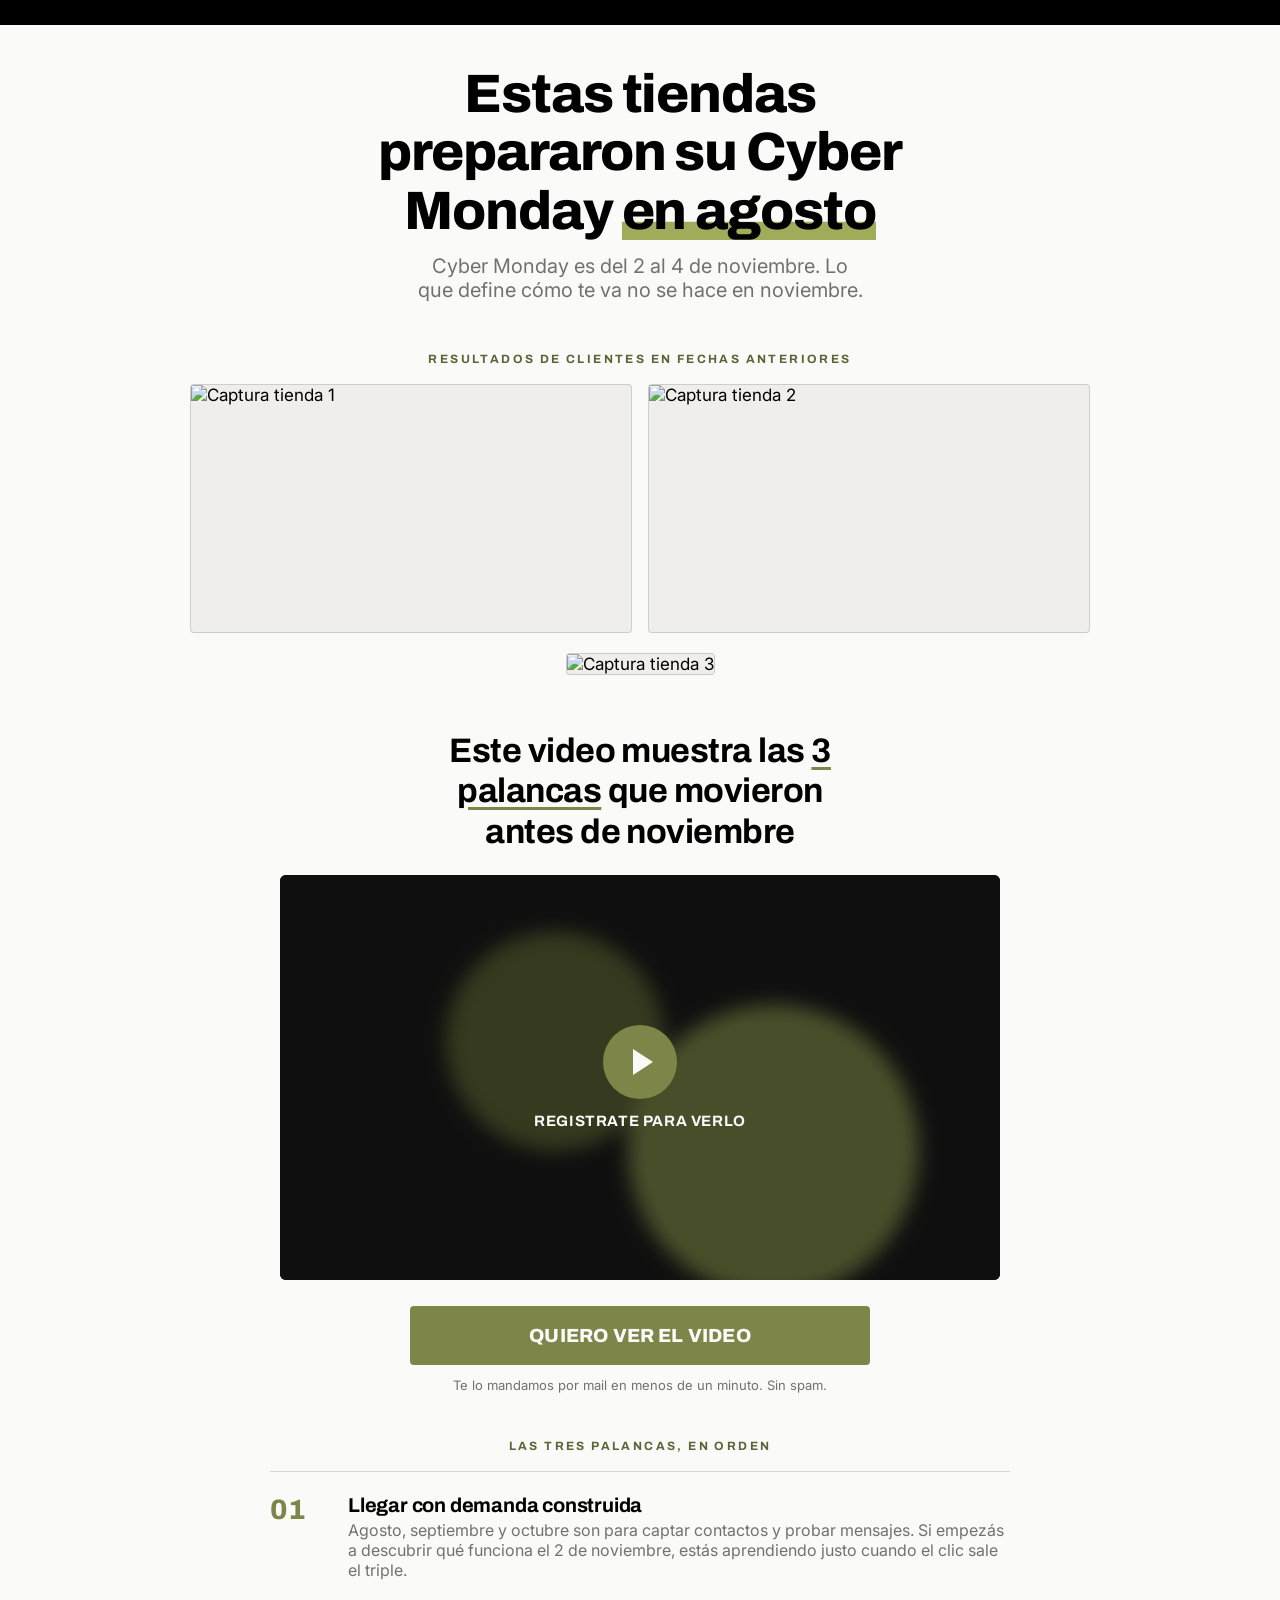
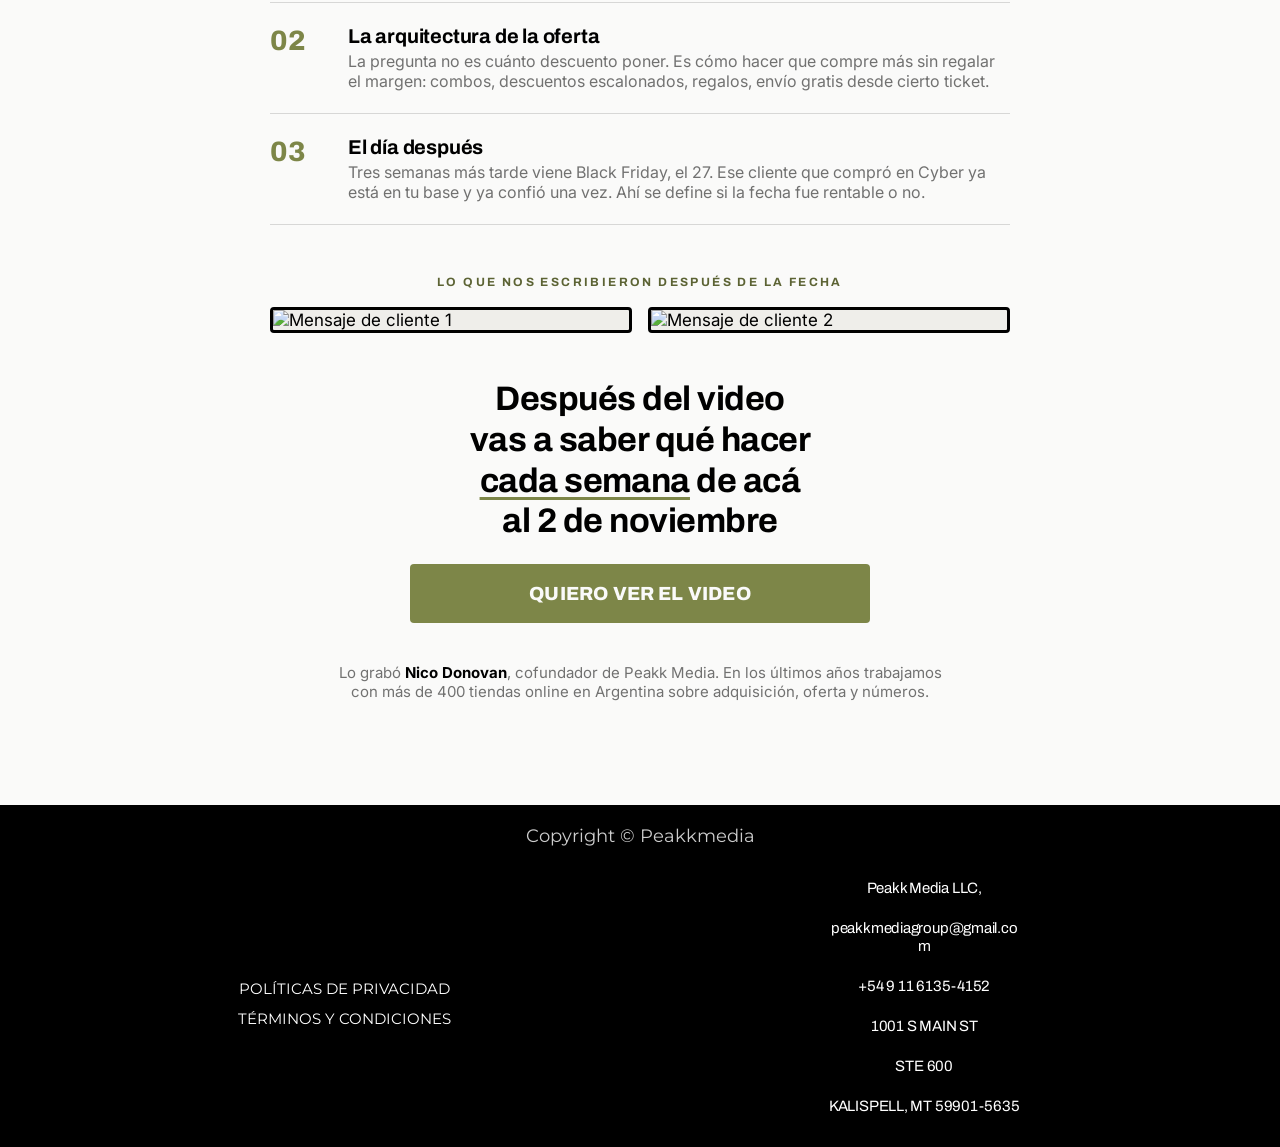
==== commit 5c3c9e2b: "Update index.html" ====
--- a/index.html
+++ b/index.html
@@ -1,9 +1,9 @@
 <!DOCTYPE html>
-<html lang="es" class="page-index"><head><meta http-equiv="Content-Type" content="text/html; charset=UTF-8"><meta name="viewport" content="width=device-width, initial-scale=1"><title>Peakk Media</title><link rel="preconnect" href="https://fonts.gstatic.com/" crossorigin="anonymous"><link rel="preconnect" href="https://backend.leadconnectorhq.com/" crossorigin="anonymous"><link rel="preconnect" href="https://images.leadconnectorhq.com/" crossorigin="anonymous"><link rel="preconnect" href="https://cdn.filesafe.space/" crossorigin="anonymous"><meta name="title" content="Peakk Media"><meta property="og:title" content="Peakk Media"><meta name="description" content="Construyendo la comunidad más grande y exitosa de marcas ecommerce en Latinoamérica."><meta property="og:description" content="Construyendo la comunidad más grande y exitosa de marcas ecommerce en Latinoamérica."><meta name="author" content="Peakk Media"><meta property="og:author" content="Peakk Media"><meta name="image" content="https://assets.cdn.filesafe.space/G9GarACqBZBBO0aQz2SL/media/6a21dfdfbf33b4d0d04d74ae.webp"><meta property="og:image" content="https://assets.cdn.filesafe.space/G9GarACqBZBBO0aQz2SL/media/6a21dfdfbf33b4d0d04d74ae.webp"><meta name="twitter:card" content="summary_large_image"><meta name="twitter:image" content="https://assets.cdn.filesafe.space/G9GarACqBZBBO0aQz2SL/media/6a21dfdfbf33b4d0d04d74ae.webp"><meta property="og:type" content="website"><meta property="twitter:type" content="website"><link rel="stylesheet" href="https://fonts.googleapis.com/css?family=Montserrat:100,100i,200,200i,300,300i,400,400i,500,500i,600,600i,700,700i,800,800i,900,900i&display=swap" media="all" onload="this.media=&#39;all&#39;"><link rel="preload" as="style" href="https://fonts.googleapis.com/css?family=Montserrat:100,100i,200,200i,300,300i,400,400i,500,500i,600,600i,700,700i,800,800i,900,900i&display=swap"><link as="script" crossorigin="" href="https://stcdn.leadconnectorhq.com/_preview/B_zyUhgB.js"><link as="script" crossorigin="" href="https://stcdn.leadconnectorhq.com/_preview/b71EKIqU.js"><link as="script" crossorigin="" href="https://stcdn.leadconnectorhq.com/_preview/BIwC15au.js"><link as="script" crossorigin="" href="https://stcdn.leadconnectorhq.com/_preview/zKCevbBR.js"><link as="script" crossorigin="" href="https://stcdn.leadconnectorhq.com/_preview/DYa7OZHt.js"><link as="script" crossorigin="" href="https://stcdn.leadconnectorhq.com/_preview/C3hfVS2y.js"><link as="script" crossorigin="" href="https://stcdn.leadconnectorhq.com/_preview/c1PIOOu8.js"><link as="script" crossorigin="" href="https://stcdn.leadconnectorhq.com/_preview/BHpBMMcf.js"><link as="script" crossorigin="" href="https://stcdn.leadconnectorhq.com/_preview/Bdh1Uo-q.js"><link as="script" crossorigin="" href="https://stcdn.leadconnectorhq.com/_preview/DRNKrJGC.js"><link as="script" crossorigin="" href="https://stcdn.leadconnectorhq.com/_preview/BaLzDNXa.js"><link as="script" crossorigin="" href="https://stcdn.leadconnectorhq.com/_preview/DMQXnNOf.js"><link as="script" crossorigin="" href="https://stcdn.leadconnectorhq.com/_preview/BVLvE3PI.js"><link as="script" crossorigin="" href="https://stcdn.leadconnectorhq.com/_preview/VW_JMigc.js"><link as="script" crossorigin="" href="https://stcdn.leadconnectorhq.com/_preview/DHHnJP27.js"><link as="script" crossorigin="" href="https://stcdn.leadconnectorhq.com/_preview/G_ZDWyfy.js"><link as="script" crossorigin="" href="https://stcdn.leadconnectorhq.com/_preview/DhzrPy0S.js"><link as="script" crossorigin="" href="https://stcdn.leadconnectorhq.com/_preview/CX4LhMpk.js"><link as="script" crossorigin="" href="https://stcdn.leadconnectorhq.com/_preview/CenvAvwo.js"><link as="script" crossorigin="" href="https://stcdn.leadconnectorhq.com/_preview/BuJGYgue.js"><link as="script" crossorigin="" href="https://stcdn.leadconnectorhq.com/_preview/Ch9gn6j1.js"><link as="script" crossorigin="" href="https://stcdn.leadconnectorhq.com/_preview/DWumQJdv.js"><link as="script" crossorigin="" href="https://stcdn.leadconnectorhq.com/_preview/CXUFyRH_.js"><link as="script" crossorigin="" href="https://stcdn.leadconnectorhq.com/_preview/Cc465tyR.js"><link as="script" crossorigin="" href="https://stcdn.leadconnectorhq.com/_preview/CnpUzJwm.js"><link as="script" crossorigin="" href="https://stcdn.leadconnectorhq.com/_preview/PO7qTCbf.js"><script type="module" src="https://stcdn.leadconnectorhq.com/_preview/B_zyUhgB.js" crossorigin=""></script><link rel="dns-prefetch" href="https://services.leadconnectorhq.com/"><link rel="icon" href="https://stcdn.leadconnectorhq.com/funnel/icon/favicon.ico"><script type="text/javascript">(function(w,d,s,l,i){w[l]=w[l]||[];w[l].push({'gtm.start':
+<html lang="es" class="page-index"><head><meta http-equiv="Content-Type" content="text/html; charset=UTF-8"><meta name="viewport" content="width=device-width, initial-scale=1"><title>Peakk Media</title><link rel="preconnect" href="https://fonts.gstatic.com/" crossorigin="anonymous"><link rel="preconnect" href="https://backend.leadconnectorhq.com/" crossorigin="anonymous"><link rel="preconnect" href="https://images.leadconnectorhq.com/" crossorigin="anonymous"><link rel="preconnect" href="https://cdn.filesafe.space/" crossorigin="anonymous"><meta name="title" content="Peakk Media"><meta property="og:title" content="Peakk Media"><meta name="description" content="Construyendo la comunidad más grande y exitosa de marcas ecommerce en Latinoamérica."><meta property="og:description" content="Construyendo la comunidad más grande y exitosa de marcas ecommerce en Latinoamérica."><meta name="author" content="Peakk Media"><meta property="og:author" content="Peakk Media"><meta name="image" content="https://assets.cdn.filesafe.space/G9GarACqBZBBO0aQz2SL/media/6a21dfdfbf33b4d0d04d74ae.webp"><meta property="og:image" content="https://assets.cdn.filesafe.space/G9GarACqBZBBO0aQz2SL/media/6a21dfdfbf33b4d0d04d74ae.webp"><meta name="twitter:card" content="summary_large_image"><meta name="twitter:image" content="https://assets.cdn.filesafe.space/G9GarACqBZBBO0aQz2SL/media/6a21dfdfbf33b4d0d04d74ae.webp"><meta property="og:type" content="website"><meta property="twitter:type" content="website"><link rel="stylesheet" href="https://fonts.googleapis.com/css?family=Montserrat:100,100i,200,200i,300,300i,400,400i,500,500i,600,600i,700,700i,800,800i,900,900i&display=swap" media="all" onload="this.media=&#39;all&#39;"><link rel="preload" as="style" href="https://fonts.googleapis.com/css?family=Montserrat:100,100i,200,200i,300,300i,400,400i,500,500i,600,600i,700,700i,800,800i,900,900i&display=swap"><link rel="dns-prefetch" href="https://services.leadconnectorhq.com/"><link rel="icon" href="https://stcdn.leadconnectorhq.com/funnel/icon/favicon.ico"><script type="text/javascript">(function(w,d,s,l,i){w[l]=w[l]||[];w[l].push({'gtm.start':
 new Date().getTime(),event:'gtm.js'});var f=d.getElementsByTagName(s)[0],
 j=d.createElement(s),dl=l!='dataLayer'?'&l='+l:'';j.async=true;j.src=
 'https://www.googletagmanager.com/gtm.js?id='+i+dl;f.parentNode.insertBefore(j,f);
-})(window,document,'script','dataLayer','GTM-TSXGCTTX');</script><link rel="stylesheet" crossorigin="" href="https://stcdn.leadconnectorhq.com/_preview/TestimonialModal.DVJfVErF.css"><link rel="stylesheet" href="https://fonts.googleapis.com/css?family=Montserrat:100,100i,200,200i,300,300i,400,400i,500,500i,600,600i,700,700i,800,800i,900,900i&display=swap" media="all" onload="this.media=&#39;all&#39;">
+})(window,document,'script','dataLayer','GTM-TSXGCTTX');</script><link rel="stylesheet" href="https://fonts.googleapis.com/css?family=Montserrat:100,100i,200,200i,300,300i,400,400i,500,500i,600,600i,700,700i,800,800i,900,900i&display=swap" media="all" onload="this.media=&#39;all&#39;">
 <link rel="stylesheet" href="style.css">
 </head><body><!--teleport start anchor--><!--teleport anchor--><!--teleport start anchor--><!--teleport anchor--><div id="__nuxt"><!--[--><span class="nuxt-route-announcer" style="position: absolute;"><span role="status" aria-live="polite" aria-atomic="false" style="border: 0px; clip: rect(0px, 0px, 0px, 0px); clip-path: inset(50%); height: 1px; width: 1px; overflow: hidden; position: absolute; white-space: nowrap; overflow-wrap: normal; margin: -1px; padding: 0px;">Peakk Media</span></span><!--[--><div class="bgCover bg-fixed"></div><div><!--[--><div><!----><!----><div><div id="nav-menu-popup" style="display:none;" class="hide"><div class="nav-menu-body"><i class="close-menu fas fa-times"></i><ul class="nav-menu"><!--[--><!--]--></ul></div></div></div><!----><!--[--><!----><!--]--><div id="preview-container" class="preview-container hl_page-preview--content"><div><!----><!--[--><!--[--><div id="section-iBn7lv6g-" data-animation-class="" data-entrance-clip="1" style="" class="fullSection c-section c-wrapper section-iBn7lv6g-"><!----><!----><div class="inner"><!----><!--[--><!--[--><div id="row-RZWK0PujWc" data-animation-class="" data-entrance-clip="1" style="" class="row-align-center c-row c-wrapper row-RZWK0PujWc"><!----><!----><div class="inner"><!----><!--[--><!--[--><div id="col-nko0Uonzj4" data-animation-class="" data-entrance-clip="1" style="" class="c-column c-wrapper col-nko0Uonzj4"><!----><!----><div class="vertical inner"><!----><!--[--><!--[--><div id="image-fVmEU0ICUS" data-animation-class="" style="" class="c-image c-wrapper image-fVmEU0ICUS"><!----><!----><!----><!----><!----><div style="cursor:default;" class="image-container cimage-fVmEU0ICUS"><div><div><picture class="hl-image-picture" style="display:block;"><source media="(max-width:900px) and (min-width: 768px)" srcset="https://images.leadconnectorhq.com/image/f_webp/q_80/r_900/u_https://assets.cdn.filesafe.space/G9GarACqBZBBO0aQz2SL/media/69a740c97e893f49928fef54.png"><source media="(max-width:768px) and (min-width: 640px)" srcset="https://images.leadconnectorhq.com/image/f_webp/q_80/r_768/u_https://assets.cdn.filesafe.space/G9GarACqBZBBO0aQz2SL/media/69a740c97e893f49928fef54.png"><source media="(max-width:640px) and (min-width: 480px)" srcset="https://images.leadconnectorhq.com/image/f_webp/q_80/r_640/u_https://assets.cdn.filesafe.space/G9GarACqBZBBO0aQz2SL/media/69a740c97e893f49928fef54.png"><source media="(max-width:480px) and (min-width: 320px)" srcset="https://images.leadconnectorhq.com/image/f_webp/q_80/r_768/u_https://assets.cdn.filesafe.space/G9GarACqBZBBO0aQz2SL/media/69a740c97e893f49928fef54.png"><source media="(max-width:320px)" srcset="https://images.leadconnectorhq.com/image/f_webp/q_80/r_320/u_https://assets.cdn.filesafe.space/G9GarACqBZBBO0aQz2SL/media/69a740c97e893f49928fef54.png"><img src="assets/tmpifqx9tdm.webp" alt="" style="" class="img-effects-none hl-optimized mw-100" loading="lazy" fetchpriority="auto" data-animation-class=""></picture></div></div></div><!----><!----><!----><!----><!----><!----><!----><!----><!----><!----><!----><!----><!----><!----><!----><!----><!----><!----><!----><!----><!----><!----><!----><!----><!----><!----><!----><!----><!----><!----><!----><!----><!----><!----><!----><!----><!----><!----><!----><!----><!----><!----><!----><!----><!----><!----><!----><!----></div><!--]--><!--]--></div><!----><!----><!----><!----><!----><!----><!----><!----><!----><!----><!----><!----><!----><!----><!----><!----><!----><!----><!----><!----><!----><!----><!----><!----><!----><!----><!----><!----><!----><!----><!----><!----><!----><!----><!----><!----><!----><!----><!----><!----><!----><!----><!----><!----><!----><!----><!----><!----><!----><!----><!----></div><!--]--><!--]--></div><!----><!----><!----><!----><!----><!----><!----><!----><!----><!----><!----><!----><!----><!----><!----><!----><!----><!----><!----><!----><!----><!----><!----><!----><!----><!----><!----><!----><!----><!----><!----><!----><!----><!----><!----><!----><!----><!----><!----><!----><!----><!----><!----><!----><!----><!----><!----><!----><!----><!----><!----></div><!--]--><!--]--></div><!----><!----><!----><!----><!----><!----><!----><!----><!----><!----><!----><!----><!----><!----><!----><!----><!----><!----><!----><!----><!----><!----><!----><!----><!----><!----><!----><!----><!----><!----><!----><!----><!----><!----><!----><!----><!----><!----><!----><!----><!----><!----><!----><!----><!----><!----><!----><!----><!----><!----><!----></div><!--]--><!--[--><div id="section-QeHP4szHCh" data-animation-class="" data-entrance-clip="1" style="" class="fullSection c-section c-wrapper section-QeHP4szHCh"><!----><!----><div class="inner"><!----><!--[--><!--[--><div id="row-Cze8x-VShv" data-animation-class="" data-entrance-clip="1" style="" class="row-align-center c-row c-wrapper row-Cze8x-VShv"><!----><!----><div class="inner"><!----><!--[--><!--[--><div id="col-Ac6dofeoNG" data-animation-class="" data-entrance-clip="1" style="" class="c-column c-wrapper col-Ac6dofeoNG"><!----><!----><div class="vertical inner"><!----><!--[--><!--[--><div id="custom-code-gNz0L9QKAK" data-animation-class="" style="" class="c-custom-code c-wrapper custom-code-gNz0L9QKAK"><!----><!----><!----><!----><!----><!----><!----><!----><!----><!----><!----><div id="custom-code-gNz0L9QKAK__custom-code" class="custom-code-container ccustom-code-gNz0L9QKAK">
 
@@ -316,7 +316,7 @@
                                        //        y no llega a la thank you page
     var ENVIAR_PARCIALES = false;      // en true, manda al pasar del paso 1 al 2
 
-    var URL_GRACIAS = 'gracias.html';
+    var URL_GRACIAS = '/estrategia-cm2026';
     // DEBUG en true: no redirige y loguea todo en consola. Volver a false al publicar.
     var DEBUG = false;
 
@@ -796,7 +796,7 @@
 </div><!----><!----><!----><!----><!----><!----><!----><!----><!----><!----><!----><!----><!----><!----><!----><!----><!----><!----><!----><!----><!----><!----><!----><!----><!----><!----><!----><!----><!----><!----><!----><!----><!----><!----><!----><!----><!----><!----><!----><!----><!----><!----></div><!--]--><!--]--></div><!----><!----><!----><!----><!----><!----><!----><!----><!----><!----><!----><!----><!----><!----><!----><!----><!----><!----><!----><!----><!----><!----><!----><!----><!----><!----><!----><!----><!----><!----><!----><!----><!----><!----><!----><!----><!----><!----><!----><!----><!----><!----><!----><!----><!----><!----><!----><!----><!----><!----><!----></div><!--]--><!--]--></div><!----><!----><!----><!----><!----><!----><!----><!----><!----><!----><!----><!----><!----><!----><!----><!----><!----><!----><!----><!----><!----><!----><!----><!----><!----><!----><!----><!----><!----><!----><!----><!----><!----><!----><!----><!----><!----><!----><!----><!----><!----><!----><!----><!----><!----><!----><!----><!----><!----><!----><!----></div><!--]--><!--]--></div><!----><!----><!----><!----><!----><!----><!----><!----><!----><!----><!----><!----><!----><!----><!----><!----><!----><!----><!----><!----><!----><!----><!----><!----><!----><!----><!----><!----><!----><!----><!----><!----><!----><!----><!----><!----><!----><!----><!----><!----><!----><!----><!----><!----><!----><!----><!----><!----><!----><!----><!----></div><!--]--><!--[--><div id="section-Dk8Q2pkT9y" data-animation-class="" data-entrance-clip="1" style="" class="fullSection noBorder radius0 none c-section c-wrapper section-Dk8Q2pkT9y"><!----><!----><div class="inner"><!----><!--[--><!--[--><div id="row-Rcta_uDlab" data-animation-class="" data-entrance-clip="1" style="" class="row-align-center noBorder radius0 none c-row c-wrapper row-Rcta_uDlab"><!----><!----><div class="inner"><!----><!--[--><!--[--><div id="col-RFLdQfUMs5" data-animation-class="" data-entrance-clip="1" style="" class="noBorder radius0 none c-column c-wrapper col-RFLdQfUMs5"><!----><!----><div class="vertical inner"><!----><!--[--><!--[--><div id="heading-xaRbhDOGON" data-animation-class="" style="" class="c-heading c-wrapper"><!----><!----><!----><div class="heading-xaRbhDOGON text-output cheading-xaRbhDOGON noBorder radius0 none" data-animation-class="" style=""><div><p>Copyright © Peakkmedia</p></div></div><!----><!----><!----><span></span><!----><!----><!----><!----><!----><!----><!----><!----><!----><!----><!----><!----><!----><!----><!----><!----><!----><!----><!----><!----><!----><!----><!----><!----><!----><!----><!----><!----><!----><!----><!----><!----><!----><!----><!----><!----><!----><!----><!----><!----><!----><!----><!----></div><!--]--><!--]--></div><!----><!----><!----><!----><span></span><!----><!----><!----><!----><!----><!----><!----><!----><!----><!----><!----><!----><!----><!----><!----><!----><!----><!----><!----><!----><!----><!----><!----><!----><!----><!----><!----><!----><!----><!----><!----><!----><!----><!----><!----><!----><!----><!----><!----><!----><!----><!----><!----></div><!--]--><!--]--></div><!----><!----><!----><!----><span></span><!----><!----><!----><!----><!----><!----><!----><!----><!----><!----><!----><!----><!----><!----><!----><!----><!----><!----><!----><!----><!----><!----><!----><!----><!----><!----><!----><!----><!----><!----><!----><!----><!----><!----><!----><!----><!----><!----><!----><!----><!----><!----><!----></div><!--]--><!--[--><div id="row-WsVFVg3IyC" data-animation-class="" data-entrance-clip="1" style="" class="row-align-center noBorder radius0 none c-row c-wrapper row-WsVFVg3IyC"><!----><!----><div class="inner"><!----><!--[--><!--[--><div id="col-QiPNY6BLa0" data-animation-class="" data-entrance-clip="1" style="" class="noBorder radius0 none c-column c-wrapper col-QiPNY6BLa0"><!----><!----><div class="vertical inner"><!----><!--[--><!--[--><div id="button-tbk1F7kZkp" data-animation-class="" style="" class="c-button c-wrapper button-tbk1F7kZkp"><!----><!----><!----><!----><!----><!----><!--[--><!----><!--teleport start--><!--teleport end--><a id="button-tbk1F7kZkp_btn" href="https://peakkmedia.com/politicas-de-privacidad" target="_blank" rel="noreferrer noopener" data-animation-class="" class="cbutton-tbk1F7kZkp custom btn-vp btn-hp  noBorder radius0 none text-center" style="" aria-label="POLÍTICAS DE PRIVACIDAD"><span style="" class="main-heading-group"><span style="margin-right:5px;" class="button-icon-start"></span><span class="main-heading-button">POLÍTICAS DE PRIVACIDAD</span><span style="margin-left:5px;" class="button-icon-end"></span></span><!----></a><!----><!----><div><!----></div><!----><!----><!--]--><span></span><!----><!----><!----><!----><!----><!----><!----><!----><!----><!----><!----><!----><!----><!----><!----><!----><!----><!----><!----><!----><!----><!----><!----><!----><!----><!----><!----><!----><!----><!----><!----><!----><!----><!----><!----><!----><!----><!----><!----><!----><!----><!----><!----></div><!--]--><!--[--><div id="button-w10mdYM0Zw" data-animation-class="" style="" class="c-button c-wrapper button-w10mdYM0Zw"><!----><!----><!----><!----><!----><!----><!--[--><!----><!--teleport start--><!--teleport end--><a id="button-w10mdYM0Zw_btn" href="https://peakkmedia.com/terminos-y-condiciones" target="_blank" rel="noreferrer noopener" data-animation-class="" class="cbutton-w10mdYM0Zw custom btn-vp btn-hp  noBorder radius0 none text-center" style="" aria-label="TÉRMINOS Y CONDICIONES"><span style="" class="main-heading-group"><span style="margin-right:5px;" class="button-icon-start"></span><span class="main-heading-button">TÉRMINOS Y CONDICIONES</span><span style="margin-left:5px;" class="button-icon-end"></span></span><!----></a><!----><!----><div><!----></div><!----><!----><!--]--><span></span><!----><!----><!----><!----><!----><!----><!----><!----><!----><!----><!----><!----><!----><!----><!----><!----><!----><!----><!----><!----><!----><!----><!----><!----><!----><!----><!----><!----><!----><!----><!----><!----><!----><!----><!----><!----><!----><!----><!----><!----><!----><!----><!----></div><!--]--><!--]--></div><!----><!----><!----><!----><span></span><!----><!----><!----><!----><!----><!----><!----><!----><!----><!----><!----><!----><!----><!----><!----><!----><!----><!----><!----><!----><!----><!----><!----><!----><!----><!----><!----><!----><!----><!----><!----><!----><!----><!----><!----><!----><!----><!----><!----><!----><!----><!----><!----></div><!--]--><!--[--><div id="col-S2DaCQdJXj" data-animation-class="" data-entrance-clip="1" style="" class="noBorder radius0 none c-column c-wrapper col-S2DaCQdJXj"><!----><!----><div class="vertical inner"><!----><!--[--><!--[--><div id="sub-heading-q7K7GPXvCQ" data-animation-class="" style="" class="c-sub-heading c-wrapper"><!----><!----><!----><div class="sub-heading-q7K7GPXvCQ text-output csub-heading-q7K7GPXvCQ noBorder radius0 none" data-animation-class="" style=""><div><h2>Peakk Media LLC,</h2><h2>peakkmediagroup@gmail.com</h2><h2>+54 9 11 6135-4152</h2><h2>1001 S MAIN ST</h2><h2>STE 600 </h2><h2>KALISPELL, MT 59901-5635</h2></div></div><!----><!----><!----><span></span><!----><!----><!----><!----><!----><!----><!----><!----><!----><!----><!----><!----><!----><!----><!----><!----><!----><!----><!----><!----><!----><!----><!----><!----><!----><!----><!----><!----><!----><!----><!----><!----><!----><!----><!----><!----><!----><!----><!----><!----><!----><!----><!----></div><!--]--><!--]--></div><!----><!----><!----><!----><span></span><!----><!----><!----><!----><!----><!----><!----><!----><!----><!----><!----><!----><!----><!----><!----><!----><!----><!----><!----><!----><!----><!----><!----><!----><!----><!----><!----><!----><!----><!----><!----><!----><!----><!----><!----><!----><!----><!----><!----><!----><!----><!----><!----></div><!--]--><!--]--></div><!----><!----><!----><!----><span></span><!----><!----><!----><!----><!----><!----><!----><!----><!----><!----><!----><!----><!----><!----><!----><!----><!----><!----><!----><!----><!----><!----><!----><!----><!----><!----><!----><!----><!----><!----><!----><!----><!----><!----><!----><!----><!----><!----><!----><!----><!----><!----><!----></div><!--]--><!--]--></div><!----><!----><!----><!----><span></span><!----><!----><!----><!----><!----><!----><!----><!----><!----><!----><!----><!----><!----><!----><!----><!----><!----><!----><!----><!----><!----><!----><!----><!----><!----><!----><!----><!----><!----><!----><!----><!----><!----><!----><!----><!----><!----><!----><!----><!----><!----><!----><!----></div><!--]--><!--]--></div></div><!----><div><!--[--><div><noscript><iframe src="https://www.googletagmanager.com/ns.html?id=GTM-TSXGCTTX" 
  height="0" width="0" style="display:none;visibility:hidden"></iframe></noscript></div><div id="gb-track-hl-custom-code"><!-- Google Tag Manager (noscript) --> 
   
- <!-- End Google Tag Manager (noscript) --></div><!--]--></div><!----></div><!--]--></div><!--]--><!--]--></div><div id="teleports"></div><script>window.__NUXT__={};window.__NUXT__.config={public:{baseUrl:"https://apisystem.tech",newBaseURL:"https://backend.leadconnectorhq.com/appengine",serverBaseUrl:"https://apisystem.tech",NODE_ENV:"production",OLD_STORAGE_API_URL1_CDN:"https://cdn.msgsndr.com",OLD_STORAGE_API_URL2_CDN:"https://assets.cdn.msgsndr.com",STORAGE_API_URL1_CDN:"https://cdn.filesafe.space",STORAGE_API_URL2_CDN:"https://assets.cdn.filesafe.space",REVIEW_WIDGET_URL:"https://backend.leadconnectorhq.com/appengine/reviews/get_widget/",REST_API_URLS:"https://backend.leadconnectorhq.com",STATS_API_URL:"https://backend.leadconnectorhq.com",paymentsServiceUrl:"https://backend.leadconnectorhq.com",HLS_URL:"https://content.apisystem.tech",IMAGE_CDN:"https://images.leadconnectorhq.com",IMAGE_CDN_WHITELIST:["assets.cdn.msgsndr.com","cdn.msgsndr.com","cdn.filesafe.space","assets.cdn.filesafe.space","storage.googleapis.com","firebasestorage.googleapis.com"],authorizeAcceptJsUrlTestMode:"https://jstest.authorize.net/v1/Accept.js",authorizeAcceptJsUrlLiveMode:"https://js.authorize.net/v1/Accept.js",nmiPaymentProviderScriptUrl:"https://secure.safewebservices.com/token/Collect.js",FORMS_SERVICE_URL:"https://backend.leadconnectorhq.com",SURVEYS_SERVICE_URL:"https://backend.leadconnectorhq.com",QR_CODE_SERVICE_URL:"https://backend.leadconnectorhq.com",GOOGLE_API_SERVICE_URL:"https://services.leadconnectorhq.com/common-google",ECOMMERCE_SERVICE_URL:"https://backend.leadconnectorhq.com/ecommerce",HL_HOMEPAGE_STEPID:"6dcfb06b-9734-44bd-bbcc-8bd4b7fec976",STRIPE_BNPL_CONFIGURATION_TEST:"pmc_1OaAR1FpU9DlKp7RH0HHU4xH",STRIPE_BNPL_CONFIGURATION_LIVE:"pmc_1OlnyOFpU9DlKp7R4tTHuihw",STRIPE_PMC_KEY_TEST:"pmc_1Ps2bTFpU9DlKp7RmgTzmJUL",STRIPE_PMC_KEY_LIVE:"pmc_1PzYYpFpU9DlKp7RcgxVmcvS",STRIPE_DEFAULT_CONFIGURATION_TEST:"pmc_1M95aRFpU9DlKp7ReIqqY0PP",STRIPE_DEFAULT_CONFIGURATION_LIVE:"pmc_1NYilsFpU9DlKp7RkMiUNrKE",STRIPE_DEFAULT_CONFIGURATION_TEST_SURVEY:"pmc_1QrvB7FpU9DlKp7RcL9L2idV",STRIPE_DEFAULT_CONFIGURATION_LIVE_SURVEY:"pmc_1Qwds7FpU9DlKp7RMCBlclQ0",STRIPE_DEFAULT_CONFIGURATION_TEST_FORM:"pmc_1Qodu1FpU9DlKp7RoWHB8Txx",STRIPE_DEFAULT_CONFIGURATION_LIVE_FORM:"pmc_1QwcV0FpU9DlKp7RORUHPK8B",STRIPE_CARD_ONLY_TEST_PMC:"pmc_1PVvmcFpU9DlKp7RFsjX5G7G",STRIPE_CARD_ONLY_LIVE_PMC:"pmc_1PVvogFpU9DlKp7Rj8F0ITLV",ENTERPRISE_RECAPTCHA_SITE_KEY:"6LeDBFwpAAAAAJe8ux9-imrqZ2ueRsEtdiWoDDpX",ENTERPRISE_RECAPTCHA_CHECKBOX_SITE_KEY:"6Lfjxx4sAAAAAIsnmlR5mKNS7QwIWqDjABW2SUu7",STRIPE_ONE_STEP_PMC_ID_TEST:"pmc_1QodqYFpU9DlKp7R8EIapiwE",STRIPE_TWO_STEP_PMC_ID_TEST:"pmc_1QodsEFpU9DlKp7RHRyay2KC",STRIPE_ONE_STEP_PMC_ID_LIVE:"pmc_1QwcLrFpU9DlKp7Rl9zb07x1",STRIPE_TWO_STEP_PMC_ID_LIVE:"pmc_1QwcP4FpU9DlKp7R4L0ytWkJ",RECAPTCHA_SITE_KEY:"6LfcbMseAAAAAI-EJoB-lUh7_TJaYloLbcbmnhEO",TURNSTILE_INVISIBLE_SITE_KEY:"0x4AAAAAACCpVlau-4k7cJ33",TURNSTILE_VISIBLE_SITE_KEY:"0x4AAAAAACDfuwSBQ2sYO1VD",TURNSTILE_INVISIBLE_TEST_SITE_KEY:"1x00000000000000000000BB",TURNSTILE_VISIBLE_TEST_SITE_KEY:"1x00000000000000000000AA",ENCRYPTED_STORAGE_SECRET_KEY:"daffd34c5f824e455827b0c87cbbf64f8b0cd32b79b6d73100fc4bdf41f095ea",formFunnelWrapperEnabled:true,formCalendarWrapperEnabled:true,formNativeWrapperEnabled:true,formCalendarServiceWrapperEnabled:false,formCalendarRentalWrapperEnabled:false,surveyFunnelWrapperEnabled:true,surveyNativeWrapperEnabled:true,quizNativeWrapperEnabled:true,i18n:{baseUrl:"",defaultLocale:"en",defaultDirection:"ltr",strategy:"no_prefix",lazy:true,rootRedirect:"",routesNameSeparator:"___",defaultLocaleRouteNameSuffix:"default",skipSettingLocaleOnNavigate:true,differentDomains:false,trailingSlash:false,detectBrowserLanguage:{alwaysRedirect:false,cookieCrossOrigin:false,cookieDomain:"",cookieKey:"i18n_redirected",cookieSecure:false,fallbackLocale:"",redirectOn:"root",useCookie:true},experimental:{localeDetector:"",switchLocalePathLinkSSR:false,autoImportTranslationFunctions:false,typedPages:true,typedOptionsAndMessages:false,generatedLocaleFilePathFormat:"absolute",alternateLinkCanonicalQueries:false,hmr:true},multiDomainLocales:false,domainLocales:{da:{domain:""},de:{domain:""},en:{domain:""},es:{domain:""},fi:{domain:""},"fr-ca":{domain:""},fr:{domain:""},hu:{domain:""},it:{domain:""},nl:{domain:""},no:{domain:""},pl:{domain:""},"pt-br":{domain:""},pt:{domain:""},sv:{domain:""}}}},app:{baseURL:"/",buildId:"67c8ff54-b4fb-42cd-993a-8ca0adc9a473",buildAssetsDir:"/_preview/",cdnURL:"https://stcdn.leadconnectorhq.com/"}}</script><script type="application/json" data-nuxt-data="nuxt-app" data-ssr="true" id="__NUXT_DATA__">[["ShallowReactive",1],{"data":2,"state":505,"once":654,"_errors":655,"serverRendered":34},["ShallowReactive",3],{"pageData":4},{"elements":5,"popup":450,"fontsToLoad":451,"customFonts":452,"meta":453,"domainName":460,"pageUrl":461,"pageId":462,"pageName":463,"locationId":464,"headerCode":31,"footerCode":31,"popupsList":465,"favicon":498,"globalHeadTrackingCode":499,"globalBodyTrackingCode":500,"funnelId":501,"funnelName":502,"stepId":503,"affiliateId":-1,"cookieConsent":-1,"disablePageLevelCookieConsent":27,"pixelToInit":504,"isOptimisePageLoad":34,"backgroundSettingsClass":33,"schemaMarkup":120,"isGeolocationNeeded":27},[6,12,42,63,89,127,145,160,179,192,220,241,266,286,309,355,395,413,434],{"id":7,"child":8},"hl_main",[9,10,11],"section-iBn7lv6g-","section-QeHP4szHCh","section-Dk8Q2pkT9y",{"id":9,"type":13,"child":14,"class":16,"styles":19,"extra":22,"meta":13,"tagName":40,"title":41,"_id":9,"classStr":18},"section",[15],"row-RZWK0PujWc",{"width":17},{"value":18},"fullSection",{"borderWidth":20},{"value":21},"0px",{"sticky":23,"visibility":25,"bgImage":28,"allowRowMaxWidth":35,"customClass":36,"elementScreenshot":38},{"value":24},"noneSticky",{"value":26},{"hideDesktop":27,"hideMobile":27},false,{"value":29},{"mediaType":30,"url":31,"opacity":32,"options":33,"svgCode":31,"videoUrl":31,"videoThumbnail":31,"videoLoop":34},"image","","1","bgCover",true,{"value":27},{"value":37},[],{"value":39},[],"c-section","Section",{"id":15,"type":43,"child":44,"class":46,"styles":49,"extra":51,"tagName":61,"meta":43,"title":62,"classStr":48},"row",[45],"col-nko0Uonzj4",{"alignRow":47},{"value":48},"row-align-center",{"borderWidth":50},{"value":21},{"visibility":52,"bgImage":54,"rowWidth":56,"customClass":59},{"value":53},{"hideDesktop":27,"hideMobile":27},{"value":55},{"mediaType":30,"url":31,"opacity":32,"options":33,"svgCode":31,"videoUrl":31,"videoThumbnail":31,"videoLoop":34},{"value":57,"unit":58},100,"%",{"value":60},[],"c-row","1 Column Row",{"id":45,"type":64,"child":65,"class":67,"styles":68,"extra":70,"tagName":86,"meta":64,"title":87,"noOfColumns":88},"col",[66],"image-fVmEU0ICUS",{},{"borderWidth":69},{"value":21},{"visibility":71,"bgImage":73,"columnLayout":75,"justifyContentColumnLayout":77,"alignContentColumnLayout":79,"forceColumnLayoutForMobile":81,"customClass":82,"elementVersion":84},{"value":72},{"hideDesktop":27,"hideMobile":27},{"value":74},{"mediaType":30,"url":31,"opacity":32,"options":33,"svgCode":31,"videoUrl":31,"videoThumbnail":31,"videoLoop":34},{"value":76},"column",{"value":78},"center",{"value":80},"inherit",{"value":34},{"value":83},[],{"value":85},2,"c-column","1st Column",1,{"extra":90,"id":66,"meta":30,"tagName":115,"class":116},{"nodeId":91,"visibility":92,"imageActions":94,"visitWebsite":96,"downloadFile":98,"imageProperties":100,"customClass":103,"hideElements":105,"showElements":107,"scrollToElement":109,"phoneNumber":110,"emailAddress":111,"stepPath":112,"popupId":113,"elementVersion":114},"cimage-fVmEU0ICUS",{"value":93},{"hideDesktop":31,"hideMobile":31},{"value":95},"none",{"value":97},{"url":31,"newTab":27},{"value":99},{"fileUrl":31,"fileName":31},{"value":101},{"url":102,"compression":34},"https:\u002F\u002Fassets.cdn.filesafe.space\u002FG9GarACqBZBBO0aQz2SL\u002Fmedia\u002F69a740c97e893f49928fef54.png",{"value":104},[],{"value":106},[],{"value":108},[],{},{},{},{},{},{"value":85},"c-image",{"imageEffects":117,"entranceAnimation":119,"animationScale":121,"animationDuration":122,"animationDelay":123,"animationEasing":125},{"value":118},"img-effects-none",{"value":120},null,{"value":88},{"value":88},{"value":124},0,{"value":126},"linear",{"id":10,"type":13,"child":128,"class":130,"styles":132,"extra":134,"meta":13,"tagName":40,"title":41,"_id":10,"classStr":18},[129],"row-Cze8x-VShv",{"width":131},{"value":18},{"borderWidth":133},{"value":21},{"sticky":135,"visibility":136,"bgImage":138,"allowRowMaxWidth":140,"customClass":141,"elementScreenshot":143},{"value":24},{"value":137},{"hideDesktop":27,"hideMobile":27},{"value":139},{"mediaType":30,"url":31,"opacity":32,"options":33,"svgCode":31,"videoUrl":31,"videoThumbnail":31,"videoLoop":34},{"value":27},{"value":142},[],{"value":144},[],{"id":129,"type":43,"child":146,"class":148,"styles":150,"extra":152,"tagName":61,"meta":43,"title":62,"classStr":48},[147],"col-Ac6dofeoNG",{"alignRow":149},{"value":48},{"borderWidth":151},{"value":21},{"visibility":153,"bgImage":155,"rowWidth":157,"customClass":158},{"value":154},{"hideDesktop":27,"hideMobile":27},{"value":156},{"mediaType":30,"url":31,"opacity":32,"options":33,"svgCode":31,"videoUrl":31,"videoThumbnail":31,"videoLoop":34},{"value":57,"unit":58},{"value":159},[],{"id":147,"type":64,"child":161,"class":163,"styles":165,"extra":167,"tagName":86,"meta":64,"title":87,"noOfColumns":88},[162],"custom-code-gNz0L9QKAK",{"nestedColumn":164},{"value":31},{"borderWidth":166},{"value":21},{"visibility":168,"bgImage":170,"columnLayout":172,"justifyContentColumnLayout":173,"alignContentColumnLayout":174,"forceColumnLayoutForMobile":175,"customClass":176,"elementVersion":178},{"value":169},{"hideDesktop":27,"hideMobile":27},{"value":171},{"mediaType":30,"url":31,"opacity":32,"options":33,"svgCode":31,"videoUrl":31,"videoThumbnail":31,"videoLoop":34},{"value":76},{"value":78},{"value":80},{"value":34},{"value":177},[],{"value":85},{"extra":180,"id":162,"meta":189,"tagName":190,"class":191},{"visibility":181,"customCode":183,"customClass":186,"nodeId":188},{"value":182},{"hideMobile":31,"hideDesktop":31},{"value":184},{"rawCustomCode":185},"\u003C!DOCTYPE html>\n\u003Chtml lang=\"es-AR\">\n\u003Chead>\n\u003Cmeta charset=\"utf-8\">\n\u003Ctitle>La Estrategia de Cyber Monday 2026 | Peakk Media\u003C\u002Ftitle>\n\u003Cmeta name=\"description\" content=\"Las 3 palancas que las tiendas online preparan entre agosto y octubre para hacer su mejor Cyber Monday. Video de 20 minutos, gratis.\">\n\u003Cmeta name=\"viewport\" content=\"width=device-width, initial-scale=1\">\n\u003Cmeta property=\"og:title\" content=\"La Estrategia de Cyber Monday 2026\">\n\u003Cmeta property=\"og:description\" content=\"Las 3 palancas que se preparan antes de noviembre. Video gratis.\">\n\n\u003Clink rel=\"preconnect\" href=\"https:\u002F\u002Ffonts.googleapis.com\">\n\u003Clink rel=\"preconnect\" href=\"https:\u002F\u002Ffonts.gstatic.com\" crossorigin>\n\u003Clink href=\"https:\u002F\u002Ffonts.googleapis.com\u002Fcss2?family=Archivo:wght@600;700;800&family=Inter:wght@400;500;600;700&display=swap\" rel=\"stylesheet\">\n\n\u003Cstyle>\n  :root {\n    --verde: #7d8648;\n    --verde-light: #a0ac5a;\n    --verde-dark: #5c6334;\n    --blanco: #fafaf9;\n    --negro: #000000;\n    --gris: #1a1a1a;\n\n    --linea: rgba(0,0,0,.14);\n    --tenue: rgba(0,0,0,.55);\n    --display: \"Archivo\", \"Helvetica Neue\", Arial, sans-serif;\n    --texto: \"Inter\", -apple-system, \"Segoe UI\", Roboto, Arial, sans-serif;\n  }\n\n  * { box-sizing: border-box; }\n\n  html { -webkit-text-size-adjust: 100%; }\n\n  body {\n    margin: 0;\n    background: var(--blanco);\n    color: var(--negro);\n    font-family: var(--texto);\n    font-size: 17px;\n    line-height: 1.6;\n    -webkit-font-smoothing: antialiased;\n  }\n  body.modal-open { overflow: hidden; }\n\n  .wrap { width: 100%; max-width: 1080px; margin: 0 auto; padding: 0 20px; }\n  .wrap--angosto { max-width: 780px; }\n\n  \u002F* ---------- Titular ---------- *\u002F\n  .hero { padding: 40px 0 4px; text-align: center; }\n\n  h1 {\n    font-family: var(--display);\n    font-weight: 800;\n    font-size: clamp(28px, 5.4vw, 54px);\n    line-height: 1.08;\n    letter-spacing: -.02em;\n    margin: 0 auto 14px;\n    max-width: 16ch;\n    text-wrap: balance;\n  }\n  h1 em {\n    font-style: normal;\n    box-shadow: inset 0 -.34em 0 var(--verde-light);\n  }\n\n  .bajada {\n    font-size: clamp(16px, 2.2vw, 20px);\n    color: var(--tenue);\n    max-width: 46ch;\n    margin: 0 auto;\n    text-wrap: balance;\n  }\n\n  \u002F* ---------- Prueba: 2 arriba + 1 centrada abajo ---------- *\u002F\n  .prueba { padding: 46px 0 10px; }\n\n  .eyebrow {\n    font-family: var(--display);\n    font-size: 12px;\n    font-weight: 700;\n    letter-spacing: .2em;\n    text-transform: uppercase;\n    color: var(--verde-dark);\n    text-align: center;\n    margin-bottom: 18px;\n  }\n\n  .grid-capturas {\n    display: grid;\n    grid-template-columns: repeat(2, minmax(0, 1fr));\n    gap: 16px;\n    max-width: 900px;\n    margin: 0 auto;\n    justify-items: center;\n  }\n  \u002F* La tercera ocupa el ancho de las dos columnas pero se limita en ancho\n     y queda centrada debajo. Es vertical (660 × 716), así que conserva su\n     proporción real en vez de recortarse a 16:9 como las de arriba. *\u002F\n  .grid-capturas .captura:nth-child(3) {\n    grid-column: 1 \u002F -1;\n    width: auto;\n    max-width: min(100%, 380px);\n    aspect-ratio: auto;\n    height: auto;\n    object-fit: contain;\n    margin-top: 4px;\n  }\n\n  \u002F* Cada .captura ES la imagen: solo hay que cambiar el src *\u002F\n  .captura {\n    display: block;\n    width: 100%;\n    aspect-ratio: 16 \u002F 9;\n    object-fit: cover;\n    background: #efeeea;\n    border: 1px solid var(--linea);\n    border-radius: 4px;\n  }\n\n  \u002F* ---------- Video (imagen que abre el formulario) ---------- *\u002F\n  .bloque-video { padding: 46px 0 0; text-align: center; }\n\n  h2 {\n    font-family: var(--display);\n    font-weight: 700;\n    font-size: clamp(21px, 3.2vw, 34px);\n    line-height: 1.2;\n    letter-spacing: -.015em;\n    margin: 0 auto 22px;\n    max-width: 22ch;\n    text-wrap: balance;\n  }\n  h2 u { text-decoration-color: var(--verde); text-underline-offset: 5px; }\n\n  .video {\n    position: relative;\n    display: block;\n    width: 100%;\n    max-width: 720px;\n    margin: 0 auto;\n    aspect-ratio: 16 \u002F 9;\n    background: var(--gris);\n    border: 0;\n    border-radius: 6px;\n    overflow: hidden;\n    padding: 0;\n    cursor: pointer;\n    font-family: inherit;\n  }\n  \u002F* La miniatura va desenfocada: se ve que hay algo, pero no se lee.\n     El scale evita que el blur deje bordes transparentes. *\u002F\n  .video img {\n    width: 100%;\n    height: 100%;\n    object-fit: cover;\n    display: block;\n    filter: blur(9px);\n    transform: scale(1.08);\n    transition: filter .25s ease;\n  }\n  .video:hover img { filter: blur(7px); }\n\n  .video-capa {\n    position: absolute;\n    inset: 0;\n    display: flex;\n    flex-direction: column;\n    align-items: center;\n    justify-content: center;\n    gap: 14px;\n    background: rgba(0,0,0,.42);\n    transition: background .2s ease;\n  }\n  .video:hover .video-capa { background: rgba(0,0,0,.55); }\n  .video:focus-visible { outline: 3px solid var(--verde); outline-offset: 3px; }\n\n  .play {\n    width: 74px; height: 74px;\n    border-radius: 50%;\n    background: var(--verde);\n    display: flex;\n    align-items: center;\n    justify-content: center;\n    transition: transform .18s ease, background .18s ease;\n  }\n  .play::after {\n    content: \"\";\n    border-left: 20px solid var(--blanco);\n    border-top: 13px solid transparent;\n    border-bottom: 13px solid transparent;\n    margin-left: 6px;\n  }\n  .video:hover .play { transform: scale(1.06); background: var(--verde-light); }\n\n  .video-label {\n    font-family: var(--display);\n    font-weight: 700;\n    font-size: clamp(13px, 2vw, 15px);\n    letter-spacing: .04em;\n    text-transform: uppercase;\n    color: var(--blanco);\n  }\n\n  \u002F* ---------- Botón ---------- *\u002F\n  .btn {\n    width: 100%;\n    max-width: 460px;\n    display: block;\n    margin: 0 auto;\n    font-family: var(--display);\n    font-weight: 800;\n    font-size: clamp(16px, 2.4vw, 19px);\n    letter-spacing: .01em;\n    text-transform: uppercase;\n    color: var(--blanco);\n    background: var(--verde);\n    border: 0;\n    border-radius: 4px;\n    padding: 19px 20px;\n    cursor: pointer;\n    text-decoration: none;\n    text-align: center;\n    transition: background .16s ease, transform .16s ease;\n  }\n  .btn:hover { background: var(--verde-dark); }\n  .btn:active { transform: translateY(1px); }\n  .btn:focus-visible { outline: 3px solid var(--negro); outline-offset: 3px; }\n\n  .btn-zona { margin-top: 26px; }\n\n  .micro {\n    font-size: 13px;\n    color: var(--tenue);\n    text-align: center;\n    margin: 12px 0 0;\n  }\n\n  \u002F* ---------- Qué vas a ver ---------- *\u002F\n  .lista { padding: 46px 0 6px; }\n  .items {\n    list-style: none;\n    margin: 0;\n    padding: 0;\n    counter-reset: palanca;\n    border-top: 1px solid var(--linea);\n  }\n  .items li {\n    counter-increment: palanca;\n    display: grid;\n    grid-template-columns: 60px 1fr;\n    gap: 4px 18px;\n    padding: 22px 0;\n    border-bottom: 1px solid var(--linea);\n  }\n  .items li::before {\n    content: counter(palanca, decimal-leading-zero);\n    font-family: var(--display);\n    font-weight: 800;\n    font-size: 28px;\n    color: var(--verde);\n    line-height: 1;\n    padding-top: 2px;\n  }\n  .items h3 {\n    font-family: var(--display);\n    font-size: 20px;\n    font-weight: 700;\n    margin: 0 0 4px;\n    letter-spacing: -.01em;\n  }\n  .items p { margin: 0; color: var(--tenue); font-size: 16px; }\n\n  \u002F* ---------- Testimonios ---------- *\u002F\n  .testimonios { padding: 44px 0 0; }\n  .grid-testimonios {\n    display: grid;\n    grid-template-columns: 1fr 1fr;\n    gap: 16px;\n  }\n  \u002F* Cada .testimonio ES la imagen: solo hay que cambiar el src *\u002F\n  .testimonio {\n    display: block;\n    width: 100%;\n    height: auto;\n    border: 3px solid var(--negro);\n    border-radius: 4px;\n    background: #efeeea;\n  }\n\n  \u002F* ---------- Cierre ---------- *\u002F\n  .cierre { padding: 46px 0 64px; text-align: center; }\n\n  .quien {\n    margin: 40px auto 0;\n    max-width: 620px;\n    text-align: center;\n    font-size: 15px;\n    color: var(--tenue);\n  }\n  .quien b { color: var(--negro); }\n\n  \u002F* ════════════════════════════════════════════════\n     MODAL + FORMULARIO EN 3 PASOS\n     ════════════════════════════════════════════════ *\u002F\n  .modal-overlay {\n    position: fixed;\n    inset: 0;\n    background: rgba(0,0,0,.78);\n    backdrop-filter: blur(5px);\n    -webkit-backdrop-filter: blur(5px);\n    z-index: 9999;\n    display: none;\n    align-items: center;\n    justify-content: center;\n    padding: 20px;\n    overflow-y: auto;\n    opacity: 0;\n    transition: opacity .22s ease;\n  }\n  .modal-overlay.open { display: flex; opacity: 1; }\n\n  .modal-box {\n    position: relative;\n    width: 100%;\n    max-width: 520px;\n    margin: auto;\n    animation: modalIn .28s ease both;\n  }\n\n  @keyframes modalIn {\n    from { opacity: 0; transform: translateY(18px) scale(.98); }\n    to   { opacity: 1; transform: translateY(0) scale(1); }\n  }\n\n  @keyframes fadeUp {\n    from { opacity: 0; transform: translateY(14px); }\n    to   { opacity: 1; transform: translateY(0); }\n  }\n\n  .modal-close {\n    position: absolute;\n    top: 12px;\n    right: 12px;\n    width: 34px;\n    height: 34px;\n    border-radius: 50%;\n    background: var(--verde);\n    color: #fff;\n    border: 0;\n    font-size: 20px;\n    line-height: 1;\n    cursor: pointer;\n    z-index: 10;\n    display: flex;\n    align-items: center;\n    justify-content: center;\n    transition: background .2s, transform .15s;\n  }\n  .modal-close:hover { background: var(--verde-dark); transform: scale(1.06); }\n\n  .ms-form {\n    background: #fff;\n    border: 1px solid var(--linea);\n    border-radius: 6px;\n    padding: 32px 26px;\n    text-align: left;\n  }\n\n  .ms-progress { display: flex; gap: 6px; margin-bottom: 22px; }\n  .ms-progress span {\n    flex: 1;\n    height: 3px;\n    border-radius: 100px;\n    background: rgba(0,0,0,.1);\n    transition: background .3s ease;\n  }\n  .ms-progress span.done { background: var(--verde); }\n\n  .ms-step { display: none; }\n  .ms-step.active { display: block; animation: fadeUp .3s ease both; }\n\n  .ms-eyebrow {\n    font-family: var(--display);\n    font-size: 10px;\n    font-weight: 700;\n    letter-spacing: .18em;\n    text-transform: uppercase;\n    color: var(--verde-dark);\n    margin: 0 0 10px;\n  }\n\n  .ms-step h3 {\n    font-family: var(--display);\n    font-size: 22px;\n    font-weight: 800;\n    line-height: 1.2;\n    letter-spacing: -.01em;\n    margin: 0 0 8px;\n  }\n\n  .ms-step > p.ms-sub {\n    font-size: 14px;\n    color: var(--tenue);\n    line-height: 1.55;\n    margin: 0 0 22px;\n  }\n\n  .ms-field { margin-bottom: 16px; }\n  .ms-field label {\n    display: block;\n    font-size: 13px;\n    font-weight: 600;\n    margin-bottom: 6px;\n  }\n  .ms-field label i { color: #c0392b; font-style: normal; }\n\n  .ms-field input {\n    display: block;\n    width: 100%;\n    font-family: var(--texto);\n    font-size: 16px;\n    padding: 13px 14px;\n    background: #fff;\n    color: var(--negro);\n    border: 1.5px solid var(--linea);\n    border-radius: 4px;\n    transition: border-color .2s;\n  }\n  .ms-field input::placeholder { color: rgba(0,0,0,.35); }\n  .ms-field input:focus { outline: none; border-color: var(--verde); box-shadow: 0 0 0 3px rgba(125,134,72,.18); }\n  .ms-field input.has-error { border-color: #c0392b; }\n\n  .ms-error { display: none; font-size: 12.5px; color: #c0392b; margin: 6px 0 0; }\n  .ms-error.show { display: block; }\n\n  .ms-suggest { display: none; font-size: 12.5px; color: var(--tenue); margin: 6px 0 0; }\n  .ms-suggest.show { display: block; }\n  .ms-suggest button {\n    font-family: var(--texto);\n    font-size: 12.5px;\n    font-weight: 700;\n    color: var(--verde-dark);\n    background: none;\n    border: 0;\n    padding: 0;\n    cursor: pointer;\n    text-decoration: underline;\n  }\n\n  \u002F* ---------- Campo de teléfono (paso 2) ---------- *\u002F\n  .ms-tel { display: flex; gap: 8px; }\n  .ms-tel select {\n    flex: 0 0 104px;\n    font-family: var(--texto);\n    font-size: 15px;\n    padding: 13px 8px;\n    background: #fff;\n    color: var(--negro);\n    border: 1.5px solid var(--linea);\n    border-radius: 4px;\n    transition: border-color .2s;\n  }\n  .ms-tel input {\n    flex: 1 1 auto;\n    min-width: 0;\n    display: block;\n    font-family: var(--texto);\n    font-size: 16px;\n    padding: 13px 14px;\n    background: #fff;\n    color: var(--negro);\n    border: 1.5px solid var(--linea);\n    border-radius: 4px;\n    transition: border-color .2s;\n  }\n  .ms-tel input::placeholder { color: rgba(0,0,0,.35); }\n  .ms-tel select:focus,\n  .ms-tel input:focus { outline: none; border-color: var(--verde); box-shadow: 0 0 0 3px rgba(125,134,72,.18); }\n  .ms-tel input.has-error { border-color: #c0392b; }\n\n  .ms-hint { font-size: 12px; color: var(--tenue); margin: 8px 0 0; line-height: 1.45; }\n\n  \u002F* ---------- Dos preguntas dentro de un mismo paso ---------- *\u002F\n  .ms-group { margin-bottom: 22px; }\n  .ms-group + .ms-group { padding-top: 20px; border-top: 1px solid var(--linea); }\n  .ms-q {\n    font-family: var(--display);\n    font-size: 15px;\n    font-weight: 700;\n    letter-spacing: -.005em;\n    margin: 0 0 12px;\n  }\n\n  .ms-options { display: flex; flex-direction: column; gap: 10px; }\n\n  \u002F* El paso 3 tiene 9 opciones: se compactan para que entre en pantalla *\u002F\n  .ms-step[data-step=\"3\"] .ms-options { gap: 8px; }\n  .ms-step[data-step=\"3\"] .ms-opt { padding: 12px 14px; font-size: 14.5px; }\n\n  .ms-opt {\n    width: 100%;\n    display: flex;\n    align-items: center;\n    gap: 12px;\n    text-align: left;\n    font-family: var(--texto);\n    font-size: 15px;\n    font-weight: 500;\n    color: var(--negro);\n    background: #fff;\n    border: 1.5px solid var(--linea);\n    border-radius: 4px;\n    padding: 15px 16px;\n    cursor: pointer;\n    transition: border-color .18s, background .18s, transform .12s;\n    -webkit-tap-highlight-color: transparent;\n  }\n  .ms-opt:hover { border-color: var(--verde); background: rgba(125,134,72,.06); }\n  .ms-opt:active { transform: scale(.99); }\n\n  .ms-opt .dot {\n    width: 16px;\n    height: 16px;\n    border-radius: 50%;\n    border: 1.5px solid rgba(0,0,0,.25);\n    flex-shrink: 0;\n    position: relative;\n    transition: border-color .2s;\n  }\n  .ms-opt.selected { border-color: var(--verde); background: rgba(125,134,72,.12); }\n  .ms-opt.selected .dot { border-color: var(--verde); }\n  .ms-opt.selected .dot::after {\n    content: \"\";\n    position: absolute;\n    inset: 3px;\n    border-radius: 50%;\n    background: var(--verde);\n  }\n\n  .ms-btn {\n    display: block;\n    width: 100%;\n    margin-top: 22px;\n    font-family: var(--display);\n    font-size: 16px;\n    font-weight: 800;\n    letter-spacing: .02em;\n    text-transform: uppercase;\n    text-align: center;\n    color: var(--blanco);\n    background: var(--verde);\n    border: 0;\n    border-radius: 4px;\n    padding: 16px;\n    cursor: pointer;\n    transition: background .2s;\n  }\n  .ms-btn:hover { background: var(--verde-dark); }\n  .ms-btn:disabled { opacity: .45; cursor: not-allowed; }\n\n  .ms-back {\n    display: inline-block;\n    margin-top: 16px;\n    background: none;\n    border: 0;\n    font-family: var(--texto);\n    font-size: 13px;\n    color: var(--tenue);\n    cursor: pointer;\n    padding: 4px 0;\n  }\n  .ms-back:hover { color: var(--verde-dark); }\n\n  .ms-final { display: none; text-align: center; padding: 8px 0; }\n  .ms-final.active { display: block; animation: fadeUp .3s ease both; }\n  .ms-final .ms-icon {\n    display: block;\n    font-size: 32px;\n    line-height: 1;\n    margin-bottom: 14px;\n    color: var(--verde);\n  }\n  .ms-final h3 {\n    font-family: var(--display);\n    font-size: 22px;\n    font-weight: 800;\n    margin: 0 0 10px;\n  }\n  .ms-final p {\n    font-size: 14.5px;\n    line-height: 1.6;\n    color: var(--tenue);\n    max-width: 390px;\n    margin: 0 auto;\n  }\n  .ms-final p + p { margin-top: 10px; }\n\n  :focus-visible { outline: 2px solid var(--verde); outline-offset: 3px; }\n\n  \u002F* ---------- Mobile ---------- *\u002F\n  @media (max-width: 767px) {\n    body { font-size: 16px; }\n    h1 { max-width: 100%; }\n    .grid-capturas { grid-template-columns: 1fr; gap: 12px; }\n    .grid-capturas .captura:nth-child(3) { max-width: min(100%, 320px); }\n    .grid-testimonios { grid-template-columns: 1fr; }\n    .items li { grid-template-columns: 44px 1fr; gap: 2px 12px; }\n    .items li::before { font-size: 22px; }\n    .play { width: 60px; height: 60px; }\n    .play::after { border-left-width: 16px; border-top-width: 10px; border-bottom-width: 10px; }\n    .ms-form { padding: 26px 20px; }\n    .ms-tel select { flex: 0 0 92px; font-size: 14px; }\n  }\n\n  @media (prefers-reduced-motion: reduce) {\n    * { transition: none !important; animation: none !important; }\n  }\n\u003C\u002Fstyle>\n\u003C\u002Fhead>\n\u003Cbody>\n\n\u003C!-- ================= TITULAR ================= -->\n\u003Csection class=\"hero\">\n  \u003Cdiv class=\"wrap\">\n    \u003Ch1>Estas tiendas prepararon su Cyber Monday \u003Cem>en agosto\u003C\u002Fem>\u003C\u002Fh1>\n    \u003Cp class=\"bajada\">Cyber Monday es del 2 al 4 de noviembre. Lo que define cómo te va no se hace en noviembre.\u003C\u002Fp>\n  \u003C\u002Fdiv>\n\u003C\u002Fsection>\n\n\u003C!-- ================= PRUEBA — 2 arriba, 1 centrada abajo ================= -->\n\u003Csection class=\"prueba\">\n  \u003Cdiv class=\"wrap\">\n    \u003Cp class=\"eyebrow\">Resultados de clientes en fechas anteriores\u003C\u002Fp>\n    \u003Cdiv class=\"grid-capturas\">\n      \u003C!-- Capturas de paneles de clientes (se recortan a 16:9) -->\n      \u003Cimg class=\"captura\" src=\"https:\u002F\u002Fassets.cdn.filesafe.space\u002FG9GarACqBZBBO0aQz2SL\u002Fmedia\u002F6a85fdb98bea83db8d490512.png\" alt=\"Captura tienda 1\">\n\n      \u003Cimg class=\"captura\" src=\"https:\u002F\u002Fassets.cdn.filesafe.space\u002FG9GarACqBZBBO0aQz2SL\u002Fmedia\u002F6a85fdb98bea83db8d490311.png\" alt=\"Captura tienda 2\">\n\n      \u003Cimg class=\"captura\" src=\"https:\u002F\u002Fassets.cdn.filesafe.space\u002FG9GarACqBZBBO0aQz2SL\u002Fmedia\u002F6a85fdb8ee714bf542f8e811.png\" alt=\"Captura tienda 3\">\n    \u003C\u002Fdiv>\n  \u003C\u002Fdiv>\n\u003C\u002Fsection>\n\n\u003C!-- ================= VIDEO (imagen que abre el formulario) ================= -->\n\u003Csection class=\"bloque-video\">\n  \u003Cdiv class=\"wrap wrap--angosto\">\n    \u003Ch2>Este video muestra las \u003Cu>3 palancas\u003C\u002Fu> que movieron antes de noviembre\u003C\u002Fh2>\n\n    \u003Cbutton type=\"button\" class=\"video js-open-form\" aria-label=\"Registrate para ver el video\">\n      \u003C!-- PEGÁ EL LINK DE LA MINIATURA EN EL src (16:9, ideal 1280 × 720). Se muestra con blur. -->\n      \u003Cimg src=\"data:image\u002Fsvg+xml;utf8,\u003Csvg xmlns='http:\u002F\u002Fwww.w3.org\u002F2000\u002Fsvg' viewBox='0 0 640 360'>\u003Crect width='640' height='360' fill='%231a1a1a'\u002F>\u003Ccircle cx='250' cy='150' r='90' fill='%235c6334'\u002F>\u003Ccircle cx='430' cy='240' r='120' fill='%237d8648'\u002F>\u003C\u002Fsvg>\" alt=\"\">\n\n      \u003Cspan class=\"video-capa\">\n        \u003Cspan class=\"play\" aria-hidden=\"true\">\u003C\u002Fspan>\n        \u003Cspan class=\"video-label\">Registrate para verlo\u003C\u002Fspan>\n      \u003C\u002Fspan>\n    \u003C\u002Fbutton>\n\n    \u003Cdiv class=\"btn-zona\">\n      \u003Cbutton type=\"button\" class=\"btn js-open-form\">Quiero ver el video\u003C\u002Fbutton>\n      \u003Cp class=\"micro\">Te lo mandamos por mail en menos de un minuto. Sin spam.\u003C\u002Fp>\n    \u003C\u002Fdiv>\n  \u003C\u002Fdiv>\n\u003C\u002Fsection>\n\n\u003C!-- ================= QUÉ VAS A VER ================= -->\n\u003Csection class=\"lista\">\n  \u003Cdiv class=\"wrap wrap--angosto\">\n    \u003Cp class=\"eyebrow\">Las tres palancas, en orden\u003C\u002Fp>\n    \u003Col class=\"items\">\n      \u003Cli>\n        \u003Cdiv>\n          \u003Ch3>Llegar con demanda construida\u003C\u002Fh3>\n          \u003Cp>Agosto, septiembre y octubre son para captar contactos y probar mensajes. Si empezás a descubrir qué funciona el 2 de noviembre, estás aprendiendo justo cuando el clic sale el triple.\u003C\u002Fp>\n        \u003C\u002Fdiv>\n      \u003C\u002Fli>\n      \u003Cli>\n        \u003Cdiv>\n          \u003Ch3>La arquitectura de la oferta\u003C\u002Fh3>\n          \u003Cp>La pregunta no es cuánto descuento poner. Es cómo hacer que compre más sin regalar el margen: combos, descuentos escalonados, regalos, envío gratis desde cierto ticket.\u003C\u002Fp>\n        \u003C\u002Fdiv>\n      \u003C\u002Fli>\n      \u003Cli>\n        \u003Cdiv>\n          \u003Ch3>El día después\u003C\u002Fh3>\n          \u003Cp>Tres semanas más tarde viene Black Friday, el 27. Ese cliente que compró en Cyber ya está en tu base y ya confió una vez. Ahí se define si la fecha fue rentable o no.\u003C\u002Fp>\n        \u003C\u002Fdiv>\n      \u003C\u002Fli>\n    \u003C\u002Fol>\n  \u003C\u002Fdiv>\n\u003C\u002Fsection>\n\n\u003C!-- ================= TESTIMONIOS ================= -->\n\u003Csection class=\"testimonios\">\n  \u003Cdiv class=\"wrap wrap--angosto\">\n    \u003Cp class=\"eyebrow\">Lo que nos escribieron después de la fecha\u003C\u002Fp>\n    \u003Cdiv class=\"grid-testimonios\">\n      \u003C!-- Capturas de mensajes de clientes -->\n      \u003Cimg class=\"testimonio\" src=\"https:\u002F\u002Fassets.cdn.filesafe.space\u002FG9GarACqBZBBO0aQz2SL\u002Fmedia\u002F6a85fdb8949d6f49c383ead4.png\" alt=\"Mensaje de cliente 1\">\n\n      \u003Cimg class=\"testimonio\" src=\"https:\u002F\u002Fassets.cdn.filesafe.space\u002FG9GarACqBZBBO0aQz2SL\u002Fmedia\u002F6a85fdb85113a1715f18b4ab.jpeg\" alt=\"Mensaje de cliente 2\">\n    \u003C\u002Fdiv>\n  \u003C\u002Fdiv>\n\u003C\u002Fsection>\n\n\u003C!-- ================= CIERRE ================= -->\n\u003Csection class=\"cierre\">\n  \u003Cdiv class=\"wrap wrap--angosto\">\n    \u003Ch2>Después del video vas a saber qué hacer \u003Cu>cada semana\u003C\u002Fu> de acá al 2 de noviembre\u003C\u002Fh2>\n    \u003Cbutton type=\"button\" class=\"btn js-open-form\">Quiero ver el video\u003C\u002Fbutton>\n\n    \u003Cp class=\"quien\">\n      Lo grabó \u003Cb>Nico Donovan\u003C\u002Fb>, cofundador de Peakk Media. En los últimos años trabajamos con\n      más de 400 tiendas online en Argentina sobre adquisición, oferta y números.\n    \u003C\u002Fp>\n  \u003C\u002Fdiv>\n\u003C\u002Fsection>\n\n\u003C!-- ════════════════════════════════════════════════\n     MODAL — FORMULARIO EN 3 PASOS\n     Paso 1: nombre y email\n     Paso 2: teléfono (WhatsApp)\n     Paso 3: ¿tenés marca?  → el que dice que no, no recibe el video\n     ════════════════════════════════════════════════ -->\n\u003Cdiv class=\"modal-overlay\" id=\"form-modal\" role=\"dialog\" aria-modal=\"true\" aria-label=\"Registro para ver el video\">\n  \u003Cdiv class=\"modal-box\">\n    \u003Cbutton type=\"button\" class=\"modal-close\" id=\"modal-close\" aria-label=\"Cerrar\">&times;\u003C\u002Fbutton>\n\n    \u003Cdiv class=\"ms-form\" id=\"ms-form\">\n\n      \u003Cdiv class=\"ms-progress\" id=\"ms-progress\">\n        \u003Cspan class=\"done\">\u003C\u002Fspan>\u003Cspan>\u003C\u002Fspan>\u003Cspan>\u003C\u002Fspan>\n      \u003C\u002Fdiv>\n\n      \u003C!-- PASO 1 — nombre y email -->\n      \u003Cdiv class=\"ms-step active\" data-step=\"1\">\n        \u003Cp class=\"ms-eyebrow\">Paso 1 de 3\u003C\u002Fp>\n        \u003Ch3>Te mandamos el video por mail\u003C\u002Fh3>\n        \u003Cp class=\"ms-sub\">Son 20 minutos con el plan semana por semana hasta el 2 de noviembre.\u003C\u002Fp>\n\n        \u003Cdiv class=\"ms-field\">\n          \u003Clabel for=\"ms-nombre\">Nombre \u003Ci>*\u003C\u002Fi>\u003C\u002Flabel>\n          \u003Cinput type=\"text\" id=\"ms-nombre\" name=\"fullname\" placeholder=\"Tu nombre\" autocomplete=\"name\">\n          \u003Cp class=\"ms-error\" id=\"err-nombre\">Escribí tu nombre para continuar.\u003C\u002Fp>\n        \u003C\u002Fdiv>\n\n        \u003Cdiv class=\"ms-field\">\n          \u003Clabel for=\"ms-email\">Email \u003Ci>*\u003C\u002Fi>\u003C\u002Flabel>\n          \u003Cinput type=\"email\" id=\"ms-email\" name=\"email\" placeholder=\"Tu mejor email\" autocomplete=\"email\" inputmode=\"email\" spellcheck=\"false\">\n          \u003Cp class=\"ms-error\" id=\"err-email\">Revisá el email: falta el @ o el dominio.\u003C\u002Fp>\n          \u003Cp class=\"ms-suggest\" id=\"sug-email\">¿Quisiste decir \u003Cbutton type=\"button\" id=\"sug-email-btn\">\u003C\u002Fbutton>?\u003C\u002Fp>\n        \u003C\u002Fdiv>\n\n        \u003Cbutton type=\"button\" class=\"ms-btn\" id=\"ms-next-1\">Siguiente →\u003C\u002Fbutton>\n      \u003C\u002Fdiv>\n\n      \u003C!-- PASO 2 — teléfono -->\n      \u003Cdiv class=\"ms-step\" data-step=\"2\">\n        \u003Cp class=\"ms-eyebrow\">Paso 2 de 3\u003C\u002Fp>\n        \u003Ch3>¿Cuál es tu número de teléfono?\u003C\u002Fh3>\n        \u003Cp class=\"ms-sub\">Lo usamos para pasarte el link del video y el calendario de acá al 2 de noviembre. Nada más que eso.\u003C\u002Fp>\n\n        \u003Cdiv class=\"ms-field\">\n          \u003Clabel for=\"ms-tel\">Teléfono \u003Ci>*\u003C\u002Fi>\u003C\u002Flabel>\n          \u003Cdiv class=\"ms-tel\">\n            \u003Cselect id=\"ms-cc\" aria-label=\"Código de país\">\n              \u003Coption value=\"54\" selected>🇦🇷 +54\u003C\u002Foption>\n              \u003Coption value=\"598\">🇺🇾 +598\u003C\u002Foption>\n              \u003Coption value=\"56\">🇨🇱 +56\u003C\u002Foption>\n              \u003Coption value=\"595\">🇵🇾 +595\u003C\u002Foption>\n              \u003Coption value=\"591\">🇧🇴 +591\u003C\u002Foption>\n              \u003Coption value=\"51\">🇵🇪 +51\u003C\u002Foption>\n              \u003Coption value=\"57\">🇨🇴 +57\u003C\u002Foption>\n              \u003Coption value=\"593\">🇪🇨 +593\u003C\u002Foption>\n              \u003Coption value=\"52\">🇲🇽 +52\u003C\u002Foption>\n              \u003Coption value=\"55\">🇧🇷 +55\u003C\u002Foption>\n              \u003Coption value=\"34\">🇪🇸 +34\u003C\u002Foption>\n              \u003Coption value=\"1\">🇺🇸 +1\u003C\u002Foption>\n            \u003C\u002Fselect>\n            \u003Cinput type=\"tel\" id=\"ms-tel\" placeholder=\"11 2345 6789\" inputmode=\"tel\" autocomplete=\"tel\">\n          \u003C\u002Fdiv>\n          \u003Cp class=\"ms-error\" id=\"err-tel\">Revisá el número: con característica y sin el 15.\u003C\u002Fp>\n          \u003Cp class=\"ms-hint\">Con característica, sin el 0 ni el 15. Ejemplo: 11 2345 6789.\u003C\u002Fp>\n        \u003C\u002Fdiv>\n\n        \u003Cbutton type=\"button\" class=\"ms-btn\" id=\"ms-next-2\">Siguiente →\u003C\u002Fbutton>\n        \u003Cbutton type=\"button\" class=\"ms-back\" data-goto=\"1\">← Volver\u003C\u002Fbutton>\n      \u003C\u002Fdiv>\n\n      \u003C!-- PASO 3 — dos preguntas: negocio + inversión -->\n      \u003Cdiv class=\"ms-step\" data-step=\"3\">\n        \u003Cp class=\"ms-eyebrow\">Paso 3 de 3\u003C\u002Fp>\n        \u003Ch3>Contanos de tu negocio\u003C\u002Fh3>\n        \u003Cp class=\"ms-sub\">Dos preguntas y te mandamos el video.\u003C\u002Fp>\n\n        \u003Cdiv class=\"ms-group\">\n          \u003Cp class=\"ms-q\">¿Qué tipo de negocio tenés?\u003C\u002Fp>\n          \u003Cdiv class=\"ms-options\">\n            \u003Cbutton type=\"button\" class=\"ms-opt\" data-negocio=\"ecommerce\" data-apto=\"1\">\n              \u003Cspan class=\"dot\">\u003C\u002Fspan>Tienda Online \u002F Ecommerce \u002F Marca Online\n            \u003C\u002Fbutton>\n            \u003Cbutton type=\"button\" class=\"ms-opt\" data-negocio=\"infoproducto\" data-apto=\"0\">\n              \u003Cspan class=\"dot\">\u003C\u002Fspan>Infoproducto\n            \u003C\u002Fbutton>\n            \u003Cbutton type=\"button\" class=\"ms-opt\" data-negocio=\"agencia\" data-apto=\"0\">\n              \u003Cspan class=\"dot\">\u003C\u002Fspan>Agencia\n            \u003C\u002Fbutton>\n            \u003Cbutton type=\"button\" class=\"ms-opt\" data-negocio=\"otro\" data-apto=\"0\">\n              \u003Cspan class=\"dot\">\u003C\u002Fspan>Otro\n            \u003C\u002Fbutton>\n          \u003C\u002Fdiv>\n          \u003Cp class=\"ms-error\" id=\"err-negocio\">Elegí el tipo de negocio.\u003C\u002Fp>\n        \u003C\u002Fdiv>\n\n        \u003Cdiv class=\"ms-group\">\n          \u003Cp class=\"ms-q\">¿Cuánto invertís en ads por mes?\u003C\u002Fp>\n          \u003Cdiv class=\"ms-options\">\n            \u003Cbutton type=\"button\" class=\"ms-opt\" data-inversion=\"Menos de 1k USD\" data-inv-apto=\"0\">\n              \u003Cspan class=\"dot\">\u003C\u002Fspan>Menos de 1k USD\n            \u003C\u002Fbutton>\n            \u003Cbutton type=\"button\" class=\"ms-opt\" data-inversion=\"1K-2K USD\" data-inv-apto=\"1\">\n              \u003Cspan class=\"dot\">\u003C\u002Fspan>1K – 2K USD\n            \u003C\u002Fbutton>\n            \u003Cbutton type=\"button\" class=\"ms-opt\" data-inversion=\"2K-5K USD\" data-inv-apto=\"1\">\n              \u003Cspan class=\"dot\">\u003C\u002Fspan>2K – 5K USD\n            \u003C\u002Fbutton>\n            \u003Cbutton type=\"button\" class=\"ms-opt\" data-inversion=\"5k-10k USD\" data-inv-apto=\"1\">\n              \u003Cspan class=\"dot\">\u003C\u002Fspan>5K – 10K USD\n            \u003C\u002Fbutton>\n            \u003Cbutton type=\"button\" class=\"ms-opt\" data-inversion=\"Más de 10k USD\" data-inv-apto=\"1\">\n              \u003Cspan class=\"dot\">\u003C\u002Fspan>Más de 10K USD\n            \u003C\u002Fbutton>\n          \u003C\u002Fdiv>\n          \u003Cp class=\"ms-error\" id=\"err-inversion\">Elegí cuánto invertís por mes.\u003C\u002Fp>\n        \u003C\u002Fdiv>\n\n        \u003Cbutton type=\"button\" class=\"ms-btn\" id=\"ms-submit\">Enviarme el video →\u003C\u002Fbutton>\n        \u003Cbutton type=\"button\" class=\"ms-back\" data-goto=\"2\">← Volver\u003C\u002Fbutton>\n      \u003C\u002Fdiv>\n\n      \u003C!-- NO CALIFICA — pantalla final, sin retorno -->\n      \u003Cdiv class=\"ms-final\" id=\"ms-reject\">\n        \u003Cspan class=\"ms-icon\">✕\u003C\u002Fspan>\n        \u003Ch3>Este video no es para vos\u003C\u002Fh3>\n        \u003Cp>Está armado para tiendas online que ya están invirtiendo en publicidad. Aplicado a otro modelo de negocio, o sin presupuesto de ads corriendo, no te va a servir.\u003C\u002Fp>\n        \u003Cp>Prefiero decírtelo ahora y no hacerte perder 20 minutos.\u003C\u002Fp>\n        \u003C!-- Esta pantalla solo aparece si RECHAZAR_NO_APTOS = true -->\n      \u003C\u002Fdiv>\n\n      \u003C!-- GRACIAS -->\n      \u003Cdiv class=\"ms-final\" id=\"ms-thanks\">\n        \u003Cspan class=\"ms-icon\">✓\u003C\u002Fspan>\n        \u003Ch3>Listo, revisá tu mail\u003C\u002Fh3>\n        \u003Cp>Esta pantalla solo se ve en modo prueba. En producción el formulario redirige a la thank you page.\u003C\u002Fp>\n      \u003C\u002Fdiv>\n\n    \u003C\u002Fdiv>\n  \u003C\u002Fdiv>\n\u003C\u002Fdiv>\n\n\u003Cscript>\n  \u002F* ── MODAL ── *\u002F\n  (function () {\n    var modal = document.getElementById('form-modal');\n    var closeBtn = document.getElementById('modal-close');\n\n    function openModal() {\n      modal.classList.add('open');\n      document.body.classList.add('modal-open');\n      var primerInput = document.getElementById('ms-nombre');\n      if (primerInput && primerInput.offsetParent !== null) setTimeout(function () { primerInput.focus(); }, 120);\n    }\n    function closeModal() {\n      modal.classList.remove('open');\n      document.body.classList.remove('modal-open');\n      if (typeof window.msResetForm === 'function') window.msResetForm();\n    }\n\n    document.querySelectorAll('.js-open-form').forEach(function (el) {\n      el.addEventListener('click', function (e) { e.preventDefault(); openModal(); });\n    });\n\n    closeBtn.addEventListener('click', closeModal);\n    modal.addEventListener('click', function (e) { if (e.target === modal) closeModal(); });\n    document.addEventListener('keydown', function (e) {\n      if (e.key === 'Escape' && modal.classList.contains('open')) closeModal();\n    });\n  })();\n\u003C\u002Fscript>\n\n\u003Cscript>\n  \u002F* ════════════════════════════════════════════════\n     FORMULARIO EN 3 PASOS — DESTINO ÚNICO: ZAPIER\n     ════════════════════════════════════════════════\n     Todo sale por el webhook. Zapier se encarga de\n     repartir a iClosed y a ActiveCampaign.\n\n     IMPORTANTE: el mail con el video ya NO lo dispara\n     esta página. Lo tiene que disparar el Zap, sumando\n     el contacto a la lista o al tag que activa la\n     automatización en ActiveCampaign.\n\n     El webhook dispara UNA sola vez, al final del formulario,\n     con TODOS los que completan los 3 pasos. El campo `calificado`\n     distingue a los que tienen marca online y gastan 1k o más.\n\n     Eventos que salen por el hook:\n       lead     → completó los 3 pasos (calificado 1 o 0)\n       parcial  → solo si ENVIAR_PARCIALES = true\n     ════════════════════════════════════════════════ *\u002F\n  (function () {\n    var ZAPIER_HOOK = 'https:\u002F\u002Fhooks.zapier.com\u002Fhooks\u002Fcatch\u002F25626237\u002F4tfkbhi\u002F';\n\n    \u002F\u002F Un lead cuenta como CALIFICADO si tiene marca online Y invierte 1k o más\n    \u002F\u002F por mes. Ese cruce es el que dice qué anuncio trae marcas que gastan.\n    var RECHAZAR_NO_APTOS = false;     \u002F\u002F true = el que no califica ve pantalla de corte\n                                       \u002F\u002F        y no llega a la thank you page\n    var ENVIAR_PARCIALES = false;      \u002F\u002F en true, manda al pasar del paso 1 al 2\n\n    var URL_GRACIAS = 'gracias.html';\n    \u002F\u002F DEBUG en true: no redirige y loguea todo en consola. Volver a false al publicar.\n    var DEBUG = false;\n\n    var form = document.getElementById('ms-form');\n    if (!form) return;\n\n    var pasos = form.querySelectorAll('.ms-step');\n    var barras = document.querySelectorAll('#ms-progress span');\n    var progress = document.getElementById('ms-progress');\n    var reject = document.getElementById('ms-reject');\n    var thanks = document.getElementById('ms-thanks');\n    var inputNombre = document.getElementById('ms-nombre');\n    var inputEmail = document.getElementById('ms-email');\n    var inputTel = document.getElementById('ms-tel');\n    var selectCc = document.getElementById('ms-cc');\n    var btnSubmit = document.getElementById('ms-submit');\n\n    var datos = { nombre: '', email: '', telefono: '', negocio: '', inversion: '' };\n    var negocioApto = false;\n    var inversionApta = false;\n    var enviado = false;\n    var rechazado = false;\n    var yaRedirigio = false;\n    var parcialEnviado = false;\n    var eventoId = '';\n    var calificado = false;\n\n    window.dataLayer = window.dataLayer || [];\n\n    \u002F* ── TRACKING: UTMs y click IDs ──\n       Se leen de la URL y se guardan en sessionStorage para\n       que sobrevivan si el usuario navega dentro del sitio. *\u002F\n    var TRACKING = (function () {\n      var claves = ['utm_source', 'utm_medium', 'utm_campaign', 'utm_content', 'utm_term', 'fbclid', 'gclid', 'ttclid'];\n      var guardado = {};\n      try { guardado = JSON.parse(sessionStorage.getItem('peakk_tracking') || '{}'); } catch (e) { guardado = {}; }\n      try {\n        var qs = new URLSearchParams(window.location.search);\n        claves.forEach(function (k) { var v = qs.get(k); if (v) guardado[k] = v; });\n        sessionStorage.setItem('peakk_tracking', JSON.stringify(guardado));\n      } catch (e) {}\n      guardado.landing_url = window.location.href.split('#')[0];\n      guardado.referrer = document.referrer || '';\n      return guardado;\n    })();\n\n    function nuevoEventoId() {\n      return 'lead_' + Date.now() + '_' + Math.random().toString(36).slice(2, 10);\n    }\n\n    function partirNombre(n) {\n      var p = String(n || '').trim().split(\u002F\\s+\u002F);\n      var first = p.shift() || '';\n      return { firstName: first, lastName: p.join(' ') };\n    }\n\n    \u002F* ── TELÉFONO A E.164 ──\n       iClosed y la API de WhatsApp rechazan cualquier número\n       sin código de país. En Argentina además hay que sacar\n       el 0 inicial y el 15, y agregar el 9 de móvil. *\u002F\n    function normalizarTelefono(cc, raw) {\n      var n = String(raw || '').replace(\u002F\\D\u002Fg, '');\n      if (!n) return '';\n      n = n.replace(\u002F^0+\u002F, '');\n      if (n.indexOf(cc) === 0 && n.length > cc.length + 7) n = n.slice(cc.length);\n      if (cc === '54') {\n        n = n.replace(\u002F^9\u002F, '');\n        n = n.replace(\u002F^(\\d{2,4})15(\\d{6,8})$\u002F, '$1$2');\n        n = '9' + n;\n      }\n      if (n.length \u003C 8 || n.length > 13) return '';\n      return '+' + cc + n;\n    }\n\n    \u002F* ── WEBHOOK A ZAPIER ──\n       Fire and forget: no esperamos respuesta para no trabar\n       al usuario. Va form-encoded, que es lo que el Catch Hook\n       parsea sin configuración extra. keepalive mantiene el\n       request vivo aunque el usuario cierre o navegue. *\u002F\n    function enviarWebhook(payload) {\n      if (!ZAPIER_HOOK) {\n        if (DEBUG) console.warn('[HOOK] falta configurar ZAPIER_HOOK', payload);\n        return;\n      }\n      var body = new URLSearchParams();\n      Object.keys(payload).forEach(function (k) {\n        if (payload[k] !== undefined && payload[k] !== null && payload[k] !== '') body.append(k, payload[k]);\n      });\n      Object.keys(TRACKING).forEach(function (k) {\n        if (TRACKING[k]) body.append(k, TRACKING[k]);\n      });\n      if (DEBUG) console.log('[HOOK] →', payload.evento, payload);\n      try {\n        fetch(ZAPIER_HOOK, {\n          method: 'POST',\n          mode: 'no-cors',\n          keepalive: true,\n          headers: { 'Content-Type': 'application\u002Fx-www-form-urlencoded;charset=UTF-8' },\n          body: body.toString()\n        }).catch(function (e) { console.error('[HOOK] falló el envío', e); });\n      } catch (e) { console.error('[HOOK] falló el envío', e); }\n    }\n\n    function payloadBase(evento) {\n      var n = partirNombre(datos.nombre);\n      return {\n        evento: evento,\n        evento_id: eventoId,\n        formulario: 'video_cybermonday',\n        nombre: datos.nombre,\n        firstName: n.firstName,\n        lastName: n.lastName,\n        email: datos.email,\n        telefono: datos.telefono,\n        tipo_negocio: datos.negocio,\n        inversion_ads: datos.inversion,\n        marca_online: negocioApto ? '1' : '0',\n        invierte_1k_o_mas: inversionApta ? '1' : '0',\n        calificado: calificado ? '1' : '0',\n        fecha: new Date().toISOString()\n      };\n    }\n\n    function irA(n) {\n      reject.classList.remove('active');\n      thanks.classList.remove('active');\n      progress.style.display = 'flex';\n      pasos.forEach(function (p) { p.classList.toggle('active', p.dataset.step === String(n)); });\n      barras.forEach(function (b, i) { b.classList.toggle('done', i \u003C n); });\n    }\n\n    function pantallaFinal(el) {\n      pasos.forEach(function (p) { p.classList.remove('active'); });\n      progress.style.display = 'none';\n      reject.classList.remove('active');\n      thanks.classList.remove('active');\n      el.classList.add('active');\n    }\n\n    function marcarError(input, errId, mostrar) {\n      var err = document.getElementById(errId);\n      input.classList.toggle('has-error', mostrar);\n      err.classList.toggle('show', mostrar);\n    }\n\n    \u002F* ── VALIDACIÓN DE EMAIL ──\n       Chequea estructura, rechaza casillas temporales y\n       propone el dominio correcto ante typos comunes. *\u002F\n    var DOMINIOS_OK = [\n      'gmail.com', 'hotmail.com', 'hotmail.com.ar', 'hotmail.es', 'outlook.com', 'outlook.es',\n      'outlook.com.ar', 'live.com', 'live.com.ar', 'yahoo.com', 'yahoo.com.ar', 'yahoo.es',\n      'icloud.com', 'me.com', 'mac.com', 'aol.com', 'mail.com', 'gmx.com', 'zoho.com',\n      'proton.me', 'protonmail.com', 'fibertel.com.ar', 'speedy.com.ar', 'arnet.com.ar',\n      'ciudad.com.ar', 'uol.com.ar', 'terra.com.ar'\n    ];\n\n    var DOMINIOS_TEMP = [\n      'mailinator.com', 'yopmail.com', 'guerrillamail.com', 'sharklasers.com', '10minutemail.com',\n      'tempmail.com', 'temp-mail.org', 'trashmail.com', 'getnada.com', 'maildrop.cc',\n      'dispostable.com', 'fakeinbox.com', 'throwawaymail.com', 'mailnesia.com', 'mohmal.com',\n      'emailondeck.com', 'spamgourmet.com', 'discard.email', 'moakt.com', 'tempr.email'\n    ];\n\n    function distancia(a, b) {\n      var m = a.length, n = b.length, fila = [], i, j, prev, tmp;\n      for (j = 0; j \u003C= n; j++) fila[j] = j;\n      for (i = 1; i \u003C= m; i++) {\n        prev = fila[0];\n        fila[0] = i;\n        for (j = 1; j \u003C= n; j++) {\n          tmp = fila[j];\n          fila[j] = Math.min(fila[j] + 1, fila[j - 1] + 1, prev + (a.charAt(i - 1) === b.charAt(j - 1) ? 0 : 1));\n          prev = tmp;\n        }\n      }\n      return fila[n];\n    }\n\n    function validarEmail(valor) {\n      var v = String(valor || '').trim();\n\n      if (!v) return { ok: false, msg: 'Escribí tu email para continuar.' };\n      if (\u002F\\s\u002F.test(v)) return { ok: false, msg: 'El email no puede llevar espacios.' };\n      if (\u002F[,;]\u002F.test(v)) return { ok: false, msg: 'Dejá un solo email, sin comas ni punto y coma.' };\n\n      var partes = v.split('@');\n      if (partes.length !== 2) {\n        return { ok: false, msg: v.indexOf('@') === -1 ? 'Falta el @ en el email.' : 'El email tiene más de un @.' };\n      }\n\n      var local = partes[0];\n      var dominio = partes[1].toLowerCase();\n\n      if (!local) return { ok: false, msg: 'Falta la parte de antes del @.' };\n      if (local.length > 64) return { ok: false, msg: 'La parte de antes del @ es demasiado larga.' };\n      if (!\u002F^[a-zA-Z0-9._%+\\-']+$\u002F.test(local) || \u002F^[._\\-]\u002F.test(local) || \u002F[._\\-]$\u002F.test(local) || local.indexOf('..') !== -1) {\n        return { ok: false, msg: 'Revisá lo que va antes del @: hay un caracter que no corresponde.' };\n      }\n\n      if (!dominio) return { ok: false, msg: 'Falta el dominio después del @.' };\n      if (dominio.indexOf('.') === -1) return { ok: false, msg: 'Al dominio le falta la terminación (por ejemplo, .com).' };\n      if (!\u002F^[a-z0-9]([a-z0-9\\-]*[a-z0-9])?(\\.[a-z0-9]([a-z0-9\\-]*[a-z0-9])?)+$\u002F.test(dominio)) {\n        return { ok: false, msg: 'Revisá el dominio: hay un punto o un guion de más.' };\n      }\n\n      var tld = dominio.split('.').pop();\n      if (tld.length \u003C 2 || \u002F[0-9]\u002F.test(tld)) return { ok: false, msg: 'La terminación del dominio no es válida.' };\n\n      if (DOMINIOS_TEMP.indexOf(dominio) !== -1) {\n        return { ok: false, msg: 'Ese es un email temporal y no vas a recibir el video. Dejá una casilla real.' };\n      }\n\n      if (DOMINIOS_OK.indexOf(dominio) !== -1) return { ok: true };\n\n      var mejor = '', mejorDist = 99, d, dist;\n      for (var i = 0; i \u003C DOMINIOS_OK.length; i++) {\n        d = DOMINIOS_OK[i];\n        dist = distancia(dominio, d);\n        if (dist \u003C mejorDist) { mejorDist = dist; mejor = d; }\n      }\n      if (mejorDist > 0 && mejorDist \u003C= 2 && Math.abs(dominio.length - mejor.length) \u003C= 2) {\n        return { ok: false, sugerencia: local + '@' + mejor, msg: '' };\n      }\n\n      return { ok: true };\n    }\n\n    var sugBox = document.getElementById('sug-email');\n    var sugBtn = document.getElementById('sug-email-btn');\n    var sugActiva = '';\n\n    function mostrarSugerencia(email) {\n      sugActiva = email;\n      sugBtn.textContent = email;\n      sugBox.classList.add('show');\n    }\n    function ocultarSugerencia() {\n      sugActiva = '';\n      sugBox.classList.remove('show');\n    }\n\n    sugBtn.addEventListener('click', function () {\n      inputEmail.value = sugBtn.textContent;\n      ocultarSugerencia();\n      marcarError(inputEmail, 'err-email', false);\n      inputEmail.focus();\n    });\n\n    \u002F* ── PASO 1 → 2 ── *\u002F\n    document.getElementById('ms-next-1').addEventListener('click', function () {\n      var nombre = inputNombre.value.trim();\n      var email = inputEmail.value.trim();\n      var okNombre = nombre.length > 1 && \u002F[a-zA-ZÀ-ÿ]\u002F.test(nombre);\n      var res = validarEmail(email);\n\n      marcarError(inputNombre, 'err-nombre', !okNombre);\n      if (!okNombre) { inputNombre.focus(); return; }\n\n      \u002F\u002F Typo probable: se avisa una vez. Si insiste, se acepta lo que escribió.\n      if (!res.ok && res.sugerencia) {\n        if (sugActiva !== res.sugerencia) {\n          mostrarSugerencia(res.sugerencia);\n          marcarError(inputEmail, 'err-email', false);\n          inputEmail.focus();\n          return;\n        }\n        res = { ok: true };\n      }\n\n      if (!res.ok) {\n        ocultarSugerencia();\n        document.getElementById('err-email').textContent = res.msg;\n        marcarError(inputEmail, 'err-email', true);\n        inputEmail.focus();\n        return;\n      }\n\n      marcarError(inputEmail, 'err-email', false);\n      ocultarSugerencia();\n\n      datos.nombre = nombre;\n      datos.email = email;\n\n      \u002F\u002F Ya tenemos nombre y mail: los registramos por si abandona más adelante.\n      if (ENVIAR_PARCIALES && !parcialEnviado) {\n        parcialEnviado = true;\n        eventoId = nuevoEventoId();\n        enviarWebhook(payloadBase('parcial'));\n      }\n\n      irA(2);\n      setTimeout(function () { inputTel.focus(); }, 180);\n    });\n\n    inputEmail.addEventListener('blur', function () {\n      var v = this.value.trim();\n      if (!v) return;\n      var res = validarEmail(v);\n      if (res.ok) { ocultarSugerencia(); return; }\n      if (res.sugerencia) { mostrarSugerencia(res.sugerencia); return; }\n      document.getElementById('err-email').textContent = res.msg;\n      marcarError(inputEmail, 'err-email', true);\n    });\n\n    [inputNombre, inputEmail].forEach(function (inp) {\n      inp.addEventListener('input', function () {\n        this.classList.remove('has-error');\n        var err = this.closest('.ms-field').querySelector('.ms-error');\n        if (err) err.classList.remove('show');\n        if (this === inputEmail) ocultarSugerencia();\n      });\n      inp.addEventListener('keydown', function (e) {\n        if (e.key === 'Enter') { e.preventDefault(); document.getElementById('ms-next-1').click(); }\n      });\n    });\n\n    \u002F* ── PASO 2 → 3 (teléfono) ── *\u002F\n    document.getElementById('ms-next-2').addEventListener('click', function () {\n      var raw = inputTel.value.trim();\n      var tel = normalizarTelefono(selectCc.value, raw);\n\n      if (!raw) {\n        document.getElementById('err-tel').textContent = 'Dejanos tu teléfono para continuar.';\n        marcarError(inputTel, 'err-tel', true);\n        inputTel.focus();\n        return;\n      }\n      if (!tel) {\n        document.getElementById('err-tel').textContent = 'Revisá el número: con característica y sin el 15.';\n        marcarError(inputTel, 'err-tel', true);\n        inputTel.focus();\n        return;\n      }\n\n      marcarError(inputTel, 'err-tel', false);\n      datos.telefono = tel;\n      if (DEBUG) console.log('[TEL] normalizado:', tel);\n      irA(3);\n    });\n\n    inputTel.addEventListener('input', function () {\n      this.classList.remove('has-error');\n      document.getElementById('err-tel').classList.remove('show');\n    });\n    inputTel.addEventListener('keydown', function (e) {\n      if (e.key === 'Enter') { e.preventDefault(); document.getElementById('ms-next-2').click(); }\n    });\n\n    \u002F* ── PASO 3, pregunta 1: tipo de negocio ── *\u002F\n    form.querySelectorAll('[data-negocio]').forEach(function (btn) {\n      btn.addEventListener('click', function () {\n        if (rechazado || enviado) return;\n        form.querySelectorAll('[data-negocio]').forEach(function (b) { b.classList.remove('selected'); });\n        btn.classList.add('selected');\n        datos.negocio = btn.dataset.negocio;\n        negocioApto = btn.dataset.apto === '1';\n        document.getElementById('err-negocio').classList.remove('show');\n      });\n    });\n\n    \u002F* ── PASO 3, pregunta 2: inversión en ads ── *\u002F\n    form.querySelectorAll('[data-inversion]').forEach(function (btn) {\n      btn.addEventListener('click', function () {\n        if (rechazado || enviado) return;\n        form.querySelectorAll('[data-inversion]').forEach(function (b) { b.classList.remove('selected'); });\n        btn.classList.add('selected');\n        datos.inversion = btn.dataset.inversion;\n        inversionApta = btn.dataset.invApto === '1';\n        document.getElementById('err-inversion').classList.remove('show');\n      });\n    });\n\n    \u002F* ── Volver (nunca desde el rechazo) ── *\u002F\n    form.querySelectorAll('[data-goto]').forEach(function (btn) {\n      btn.addEventListener('click', function () {\n        if (rechazado || enviado) return;\n        irA(parseInt(btn.dataset.goto, 10));\n      });\n    });\n\n    \u002F* ── Redirect a la thank you page ──\n       Los datos viajan en la URL con los nombres que espera el\n       embed de iClosed, así que el lead no vuelve a tipearlos. *\u002F\n    function redirigir() {\n      if (yaRedirigio) return;\n      yaRedirigio = true;\n\n      if (DEBUG || !URL_GRACIAS) {\n        if (DEBUG) console.log('[FIN] destino:', URL_GRACIAS || '(pantalla de prueba en el modal)', datos);\n        pantallaFinal(thanks);\n        return;\n      }\n\n      var q = new URLSearchParams({\n        iclosedName: datos.nombre,\n        iclosedEmail: datos.email,\n        iclosedPhone: datos.telefono,\n        calificado: calificado ? '1' : '0',\n        evento_id: eventoId\n      });\n      Object.keys(TRACKING).forEach(function (k) { if (TRACKING[k]) q.append(k, TRACKING[k]); });\n\n      window.location.href = URL_GRACIAS + '?' + q.toString();\n    }\n\n    \u002F* ── Envío ── *\u002F\n    btnSubmit.addEventListener('click', function () {\n      if (enviado) return;\n\n      \u002F\u002F Las dos preguntas son obligatorias\n      var faltaNegocio = !datos.negocio;\n      var faltaInversion = !datos.inversion;\n      document.getElementById('err-negocio').classList.toggle('show', faltaNegocio);\n      document.getElementById('err-inversion').classList.toggle('show', faltaInversion);\n      if (faltaNegocio || faltaInversion) {\n        var primerError = document.getElementById(faltaNegocio ? 'err-negocio' : 'err-inversion');\n        primerError.scrollIntoView({ behavior: 'smooth', block: 'center' });\n        return;\n      }\n\n      \u002F\u002F CALIFICADO = marca online Y 1k o más de inversión mensual\n      calificado = negocioApto && inversionApta;\n      if (!eventoId) eventoId = nuevoEventoId();\n\n      \u002F\u002F Corte opcional: por defecto todos pasan a la thank you page\n      if (RECHAZAR_NO_APTOS && !calificado) {\n        rechazado = true;\n        enviarWebhook(payloadBase('lead'));\n        window.dataLayer.push({\n          event: 'lead_no_calificado',\n          formulario: 'video_cybermonday',\n          tipo_negocio: datos.negocio,\n          inversion_ads: datos.inversion,\n          lead_calificado: 0,\n          evento_id: eventoId\n        });\n        pantallaFinal(reject);\n        return;\n      }\n\n      enviado = true;\n      btnSubmit.disabled = true;\n      btnSubmit.textContent = 'Enviando...';\n\n      \u002F\u002F ── Destino único: Zapier ──\n      enviarWebhook(payloadBase('lead'));\n\n      \u002F\u002F ── Evento para GTM \u002F Meta ──\n      window.dataLayer.push({\n        event: calificado ? 'lead_calificado' : 'lead_no_calificado',\n        formulario: 'video_cybermonday',\n        tipo_negocio: datos.negocio,\n        inversion_ads: datos.inversion,\n        lead_calificado: calificado ? 1 : 0,\n        evento_id: eventoId\n      });\n      if (DEBUG) console.log('[GTM]', calificado ? 'lead_calificado' : 'lead_no_calificado', datos);\n\n      \u002F\u002F El webhook viaja con keepalive, así que no hace falta esperarlo.\n      \u002F\u002F La pausa es solo para que el cambio de pantalla no se sienta brusco.\n      setTimeout(redirigir, 450);\n    });\n\n    \u002F* ── Reinicio al cerrar (no aplica si ya envió o fue descalificado) ── *\u002F\n    window.msResetForm = function () {\n      if (enviado || rechazado) return;\n      irA(1);\n      form.querySelectorAll('.ms-opt').forEach(function (b) { b.classList.remove('selected'); });\n      datos.negocio = '';\n      datos.inversion = '';\n      negocioApto = false;\n      inversionApta = false;\n    };\n  })();\n\u003C\u002Fscript>\n\n\u003C\u002Fbody>\n\u003C\u002Fhtml>",{"value":187},[],"ccustom-code-gNz0L9QKAK","custom-code","c-custom-code",{},{"id":11,"type":13,"child":193,"class":196,"styles":203,"extra":207,"meta":13,"tagName":40,"title":218,"_id":11,"isGlobal":34,"classStr":219},[194,195],"row-Rcta_uDlab","row-WsVFVg3IyC",{"width":197,"borders":198,"borderRadius":200,"radiusEdge":202},{"value":18},{"value":199},"noBorder",{"value":201},"radius0",{"value":95},{"borderWidth":204},{"value":205,"unit":206},"2","px",{"sticky":208,"visibility":209,"bgImage":211,"allowRowMaxWidth":213,"customClass":214,"elementScreenshot":216},{"value":24},{"value":210},{"hideDesktop":27,"hideMobile":27},{"value":212},{"mediaType":30,"url":31,"opacity":32,"options":33,"svgCode":31,"videoUrl":31,"videoThumbnail":31,"videoLoop":34},{"value":27},{"value":215},[],{"value":217},[],"Pie","fullSection noBorder radius0 none",{"id":195,"type":43,"child":221,"class":224,"styles":229,"extra":231,"tagName":61,"meta":43,"title":239,"classStr":240},[222,223],"col-QiPNY6BLa0","col-S2DaCQdJXj",{"alignRow":225,"borders":226,"borderRadius":227,"radiusEdge":228},{"value":48},{"value":199},{"value":201},{"value":95},{"borderWidth":230},{"value":205,"unit":206},{"visibility":232,"bgImage":234,"rowWidth":236,"customClass":237},{"value":233},{"hideDesktop":27,"hideMobile":27},{"value":235},{"mediaType":30,"url":31,"opacity":32,"options":33,"svgCode":31,"videoUrl":31,"videoThumbnail":31,"videoLoop":34},{"value":57,"unit":58},{"value":238},[],"3 Column Row","row-align-center noBorder radius0 none",{"id":223,"type":64,"child":242,"class":244,"styles":249,"extra":251,"tagName":86,"meta":64,"title":263,"noOfColumns":264,"classStr":265},[243],"sub-heading-q7K7GPXvCQ",{"borders":245,"borderRadius":246,"radiusEdge":247,"nestedColumn":248},{"value":199},{"value":201},{"value":95},{"value":31},{"borderWidth":250},{"value":205,"unit":206},{"visibility":252,"bgImage":254,"columnLayout":256,"justifyContentColumnLayout":257,"alignContentColumnLayout":258,"forceColumnLayoutForMobile":259,"customClass":260,"elementVersion":262},{"value":253},{"hideDesktop":27,"hideMobile":27},{"value":255},{"mediaType":30,"url":31,"opacity":32,"options":33,"svgCode":31,"videoUrl":31,"videoThumbnail":31,"videoLoop":34},{"value":76},{"value":78},{"value":80},{"value":34},{"value":261},[],{"value":85},"2nd Column",3,"noBorder radius0 none",{"extra":267,"id":243,"tagName":275,"class":276,"meta":285},{"visibility":268,"text":270,"nodeId":272,"customClass":273},{"value":269},{"hideMobile":31,"hideDesktop":31},{"value":271},"\u003Ch2>Peakk Media LLC,\u003C\u002Fh2>\u003Ch2>peakkmediagroup@gmail.com\u003C\u002Fh2>\u003Ch2>+54 9 11 6135-4152\u003C\u002Fh2>\u003Ch2>1001 S MAIN ST\u003C\u002Fh2>\u003Ch2>STE 600 \u003C\u002Fh2>\u003Ch2>KALISPELL, MT 59901-5635\u003C\u002Fh2>","csub-heading-q7K7GPXvCQ",{"value":274},[],"c-sub-heading",{"borders":277,"borderRadius":278,"radiusEdge":279,"entranceAnimation":280,"animationScale":281,"animationDuration":282,"animationDelay":283,"animationEasing":284},{"value":199},{"value":201},{"value":95},{"value":120},{"value":88},{"value":88},{"value":124},{"value":126},"sub-heading",{"id":222,"type":64,"child":287,"class":290,"styles":295,"extra":297,"tagName":86,"meta":64,"title":87,"noOfColumns":264,"classStr":265},[288,289],"button-tbk1F7kZkp","button-w10mdYM0Zw",{"borders":291,"borderRadius":292,"radiusEdge":293,"nestedColumn":294},{"value":199},{"value":201},{"value":95},{"value":31},{"borderWidth":296},{"value":205,"unit":206},{"visibility":298,"bgImage":300,"columnLayout":302,"justifyContentColumnLayout":303,"alignContentColumnLayout":304,"forceColumnLayoutForMobile":305,"customClass":306,"elementVersion":308},{"value":299},{"hideDesktop":27,"hideMobile":27},{"value":301},{"mediaType":30,"url":31,"opacity":32,"options":33,"svgCode":31,"videoUrl":31,"videoThumbnail":31,"videoLoop":34},{"value":76},{"value":78},{"value":80},{"value":34},{"value":307},[],{"value":85},{"extra":310,"id":289,"tagName":341,"meta":342,"class":343},{"visibility":311,"text":313,"subText":315,"productId":316,"action":318,"visitWebsite":320,"downloadFile":323,"hideElements":324,"showElements":325,"scrollToElement":326,"stepPath":327,"saleAction":328,"phoneNumber":329,"emailAddress":330,"popupId":331,"storeProductId":332,"storeProductPriceId":334,"storeCollectionId":336,"customClass":338,"nodeId":340},{"value":312},{"hideMobile":31,"hideDesktop":31},{"value":314},"TÉRMINOS Y CONDICIONES",{},{"value":317},{},{"value":319},"url",{"value":321},{"url":322,"newTab":34},"peakkmedia.com\u002Fterminos-y-condiciones",{},{},{},{},{},{},{},{},{},{"value":333},{},{"value":335},{},{"value":337},{},{"value":339},[],"cbutton-w10mdYM0Zw","c-button","button",{"buttonBgStyle":344,"buttonVp":346,"buttonHp":348,"hoverAnimation":350,"borders":351,"borderRadius":352,"radiusEdge":353,"entranceAnimation":354},{"value":345},"custom",{"value":347},"btn-vp",{"value":349},"btn-hp",{"value":120},{"value":199},{"value":201},{"value":95},{"value":120},{"extra":356,"id":288,"tagName":341,"meta":342,"class":386},{"visibility":357,"text":359,"subText":361,"productId":362,"action":364,"visitWebsite":365,"downloadFile":368,"hideElements":369,"showElements":370,"scrollToElement":371,"stepPath":372,"saleAction":373,"phoneNumber":374,"emailAddress":375,"popupId":376,"storeProductId":377,"storeProductPriceId":379,"storeCollectionId":381,"customClass":383,"nodeId":385},{"value":358},{"hideMobile":31,"hideDesktop":31},{"value":360},"POLÍTICAS DE PRIVACIDAD",{},{"value":363},{},{"value":319},{"value":366},{"url":367,"newTab":34},"https:\u002F\u002Fpeakkmedia.com\u002Fpoliticas-de-privacidad",{},{},{},{},{},{},{},{},{},{"value":378},{},{"value":380},{},{"value":382},{},{"value":384},[],"cbutton-tbk1F7kZkp",{"buttonBgStyle":387,"buttonVp":388,"buttonHp":389,"hoverAnimation":390,"borders":391,"borderRadius":392,"radiusEdge":393,"entranceAnimation":394},{"value":345},{"value":347},{"value":349},{"value":120},{"value":199},{"value":201},{"value":95},{"value":120},{"id":194,"type":43,"child":396,"class":398,"styles":403,"extra":405,"tagName":61,"meta":43,"title":62,"classStr":240},[397],"col-RFLdQfUMs5",{"alignRow":399,"borders":400,"borderRadius":401,"radiusEdge":402},{"value":48},{"value":199},{"value":201},{"value":95},{"borderWidth":404},{"value":205,"unit":206},{"visibility":406,"bgImage":408,"rowWidth":410,"customClass":411},{"value":407},{"hideDesktop":27,"hideMobile":27},{"value":409},{"mediaType":30,"url":31,"opacity":32,"options":33,"svgCode":31,"videoUrl":31,"videoThumbnail":31,"videoLoop":34},{"value":57,"unit":58},{"value":412},[],{"id":397,"type":64,"child":414,"class":416,"styles":420,"extra":422,"tagName":86,"meta":64,"title":87,"classStr":265},[415],"heading-xaRbhDOGON",{"borders":417,"borderRadius":418,"radiusEdge":419},{"value":199},{"value":201},{"value":95},{"borderWidth":421},{"value":205,"unit":206},{"visibility":423,"bgImage":425,"columnLayout":427,"justifyContentColumnLayout":428,"alignContentColumnLayout":429,"forceColumnLayoutForMobile":430,"customClass":431,"elementVersion":433},{"value":424},{"hideDesktop":27,"hideMobile":27},{"value":426},{"mediaType":30,"url":31,"opacity":32,"options":33,"svgCode":31,"videoUrl":31,"videoThumbnail":31,"videoLoop":34},{"value":76},{"value":78},{"value":80},{"value":34},{"value":432},[],{"value":85},{"extra":435,"id":415,"tagName":443,"class":444,"meta":449},{"visibility":436,"text":438,"nodeId":440,"customClass":441},{"value":437},{"hideMobile":31,"hideDesktop":31},{"value":439},"\u003Cp>Copyright © Peakkmedia\u003C\u002Fp>","cheading-xaRbhDOGON",{"value":442},[],"c-heading",{"borders":445,"borderRadius":446,"radiusEdge":447,"entranceAnimation":448},{"value":199},{"value":201},{"value":95},{"value":120},"heading",[],"https:\u002F\u002Ffonts.googleapis.com\u002Fcss?family=Montserrat:100,100i,200,200i,300,300i,400,400i,500,500i,600,600i,700,700i,800,800i,900,900i&display=swap",[],{"author":454,"canonicalMeta":455,"customMeta":456,"description":457,"imageUrl":458,"keywords":31,"language":459,"title":454,"isPreviewUrl":27},"Peakk Media",[],[],"Construyendo la comunidad más grande y exitosa de marcas ecommerce en Latinoamérica.","https:\u002F\u002Fassets.cdn.filesafe.space\u002FG9GarACqBZBBO0aQz2SL\u002Fmedia\u002F6a21dfdfbf33b4d0d04d74ae.webp","es","marcas.peakkmedia.com","\u002Fcyber","j6Um7WyzwTdkGxUMyt3x","cyber evregreen","G9GarACqBZBBO0aQz2SL",[466],{"id":467,"elements":468,"activeElementId":467},"hl_main_popup-grTEfO0QI_",[469],{"extra":470,"class":485,"styles":491,"customCss":494,"id":467,"child":495,"meta":496,"title":497,"tag":31},{"bgImage":471,"overlayColor":473,"left":475,"popupDisabled":477,"popupHide":478,"minWidth":479,"showPopupOnMouseOut":481,"customClass":483},{"value":472},{"mediaType":30,"url":31,"opacity":32,"options":33,"svgCode":31,"videoUrl":31,"videoThumbnail":31,"videoLoop":34},{"value":474},"var(--overlay)",{"value":476,"unit":58},50,{"value":27},{"value":27},{"value":480},"medium-page",{"value":482,"delay":88},"exit",{"value":484},[],{"borders":486,"borderRadius":488,"radiusEdge":490},{"value":487},"borderFull",{"value":489},"radius2",{"value":95},{"borderWidth":492},{"value":493,"unit":206},"10",[],[],"hl_main_popup","Popup","https:\u002F\u002Fstcdn.leadconnectorhq.com\u002Ffunnel\u002Ficon\u002Ffavicon.ico","\u003C!-- Google Tag Manager -->\n\u003Cscript>(function(w,d,s,l,i){w[l]=w[l]||[];w[l].push({'gtm.start':\nnew Date().getTime(),event:'gtm.js'});var f=d.getElementsByTagName(s)[0],\nj=d.createElement(s),dl=l!='dataLayer'?'&l='+l:'';j.async=true;j.src=\n'https:\u002F\u002Fwww.googletagmanager.com\u002Fgtm.js?id='+i+dl;f.parentNode.insertBefore(j,f);\n})(window,document,'script','dataLayer','GTM-TSXGCTTX');\u003C\u002Fscript>\n\u003C!-- End Google Tag Manager -->","\u003C!-- Google Tag Manager (noscript) -->\n\u003Cnoscript>\u003Ciframe src=\"https:\u002F\u002Fwww.googletagmanager.com\u002Fns.html?id=GTM-TSXGCTTX\"\nheight=\"0\" width=\"0\" style=\"display:none;visibility:hidden\">\u003C\u002Fiframe>\u003C\u002Fnoscript>\n\u003C!-- End Google Tag Manager (noscript) -->","q4LhQwLyy0Zd4YBUGOOH","Peak Media Webinar","be644081-a3f3-49ab-aea6-14fb1ac7f46d",[],["Reactive",506],{"$snuxt-i18n-meta":507,"$spreviewState":508,"$smetaPixelOptions":649,"$stracking-providers":653,"$stracking-initialized":27},{},{"defaultSettings":509,"mobileDevice":27,"tabletDevice":27,"funnelId":501,"funnelDomain":460,"stepId":503,"locationId":464,"funnelPageId":462,"locationCode":595,"funnelNextStep":596,"fingerprint":31,"funnelNextPageId":597,"stripePublishableKey":-1,"enablePaymentElement":-1,"merchantLoginId":31,"paypalPublishableKey":31,"merchantAccountId":-1,"stripeAccountId":-1,"isLivePaymentMode":34,"version":598,"funnelSteps":599,"cartItems":628,"funnelName":502,"orderFormVersion":85,"currency":629,"businessCurrency":629,"blogSlug":31,"domain":460,"pageUrl":461,"pageName":463,"pageSeo":630,"affiliateId":-1,"videoExistsInPage":27,"pageType":631,"contactId":-1,"email":-1,"phone":31,"categoryId":31,"blogSearchTerm":31,"categoryUrlSlug":31,"authorSlug":31,"tagSlug":31,"authorId":31,"defaultPaymentProvider":31,"productCollections":632,"ecomSelectedCollection":31,"imageOptimizationEnabled":34,"nmiMerchantGatewayId":31,"squareMerchantGatewayId":31,"mercadoPagoUserId":31,"fontsToLoad":633,"ecomProductId":31,"isGdprCompliant":27,"isOptimisePageLoad":34,"ecommercePage":88,"isBlogActive":27,"blogData":634,"blogPaths":-1,"blogId":501,"allowedCookies":635,"paymentProviderDetails":-1,"events":636,"searchTerm":31,"countryList":637,"pixelToInit":504,"formAction":31,"ecomProduct":638,"requireCreditCard":34,"haveBlogWidget":27,"isFacebookIAB":27,"companyId":639,"customerLoginToken":31,"cookieConsentList":640,"cookieConsentExpiry":641,"mediaFormats":642,"adyenMerchantGatewayId":31,"webinarProperties":120,"webinarSession":120,"userWebinarSession":120,"turnstileToken":31,"turnstileType":644,"turnstileSiteKeys":645,"upsellInFlight":27,"mobileVisibilityDelays":648,"productDetailPageStyles":120,"geoCountry":120,"isCurrencyFormattingEnabled":27},{"typography":510,"background":533,"percentWidth":538,"offsetColor":572,"progressBarSize":585},{"fonts":511,"colors":524},{"headlineFont":512,"contentFont":518},{"id":513,"text":514,"value":515},"headlinefont","Fuente del título",{"text":516,"value":517},"Montserrat","var(--montserrat)",{"id":519,"text":520,"value":521},"contentfont","Fuente del contenido",{"text":522,"value":523},"Lato","var(--lato)",{"textColor":525,"linkColor":529},{"value":526},{"label":527,"value":528},"var(--black)","#000000",{"value":530},{"label":531,"value":532},"var(--blue)","#188bf6",{"bgImage":534,"backgroundColor":536},{"value":535},{"url":31,"options":33},{"value":537},"#ffffffff",[539,542,545,548,551,554,557,560,563,566,569],{"text":540,"value":541},"0 por ciento","progress0",{"text":543,"value":544},"10 por ciento","progress10",{"text":546,"value":547},"20 por ciento","progress20",{"text":549,"value":550},"30 por ciento","progress30",{"text":552,"value":553},"40 por ciento","progress40",{"text":555,"value":556},"50 por ciento","progress50",{"text":558,"value":559},"60 por ciento","progress60",{"text":561,"value":562},"70 por ciento","progress70",{"text":564,"value":565},"80 por ciento","progress80",{"text":567,"value":568},"90 por ciento","progress90",{"text":570,"value":571},"100 por ciento","progress100",[573,576,579,582],{"text":574,"value":575},"Blanco","progressbarOffsetWhite",{"text":577,"value":578},"Blanco transparente","progressbarOffsetTransparentWhite",{"text":580,"value":581},"Negro","progressbarOffsetBlack",{"text":583,"value":584},"Negro transparente","progressbarOffsetTransparentBlack",[586,589,592],{"text":587,"value":588},"Pequeño","progressbarSmall",{"text":590,"value":591},"Medio","progressbarMedium",{"text":593,"value":594},"Grande","progressbarLarge","AR","\u002Fcompletar-registro-236242","J3KrhQau34d9xPXUuzBs",4,[600,603,606,611,616,622],{"url":601,"value":503,"type":602,"sequence":88,"id":462,"name":463},"\u002Fagencias-568579","optin_funnel_page",{"url":596,"value":604,"type":602,"sequence":85,"id":597,"name":605},"d0140928-4004-45cc-8d58-a72d5a543bea","TY cyber evergreen",{"url":607,"value":608,"type":602,"sequence":264,"id":609,"name":610},"\u002Fagencias","31bc4b23-a635-4840-8adc-74acff51a7d4","tCnFlI7CxQVtEVGS303Q","Webinar",{"url":612,"value":613,"type":602,"sequence":598,"id":614,"name":615},"\u002Fcompletar-registro","1ec5dcae-0f27-4bd5-becb-0ba402f96b0e","DR3VbmdQfjRaCV11CTbt","Thank You Page",{"url":617,"value":618,"type":602,"sequence":619,"id":620,"name":621},"\u002Fpoliticas-de-privacidad","df22601b-647b-42bf-84a7-14d679794b49",5,"KSpFkEst0wru1pZCJJPJ","Politicas de Privacidad",{"url":623,"value":624,"type":602,"sequence":625,"id":626,"name":627},"\u002Fterminos-y-condiciones","0f933cf3-6018-4b49-ac9c-3e204b33d13c",6,"p0jXgzgBD9O0AeMeUkiP","Terminos y condiciones",[],"ARS",{"title":454,"description":457,"imageUrl":458},"funnel",[],[516],{},[],[],[],{},"o4fFKzESH0tzORl8U3f7",[],["Date","2026-08-25T19:36:07.811Z"],{"formats":643},[],"invisible",{"invisibleSiteKey":646,"visibleSiteKey":647},"0x4AAAAAACCpVlau-4k7cJ33","0x4AAAAAACDfuwSBQ2sYO1VD",["Map"],{"pixelID":120,"disabled":27,"track":650,"version":651,"isEnabled":34,"pixelLoaded":27,"manualMode":34,"userData":120,"eventsQueue":652},"PageView","2.0",[],[],["Set"],["ShallowReactive",656],{"pageData":-1}]</script>
+ <!-- End Google Tag Manager (noscript) --></div><!--]--></div><!----></div><!--]--></div><!--]--><!--]--></div><div id="teleports"></div>
 <script type="text/javascript" id="" charset="">!function(b,e,f,g,a,c,d){b.fbq||(a=b.fbq=function(){a.callMethod?a.callMethod.apply(a,arguments):a.queue.push(arguments)},b._fbq||(b._fbq=a),a.push=a,a.loaded=!0,a.version="2.0",a.queue=[],c=e.createElement(f),c.async=!0,c.src=g,d=e.getElementsByTagName(f)[0],d.parentNode.insertBefore(c,d))}(window,document,"script","https://connect.facebook.net/en_US/fbevents.js");fbq("init","1355678006198673");fbq("track","PageView");</script>
 <noscript><img height="1" width="1" style="display:none" src="https://www.facebook.com/tr?id=1355678006198673&amp;ev=PageView&amp;noscript=1"></noscript>
-</body></html>+</body></html>
--- a/style.css
+++ b/style.css
@@ -709,3 +709,11 @@
     background:center / contain no-repeat url("https://fast.wistia.com/embed/medias/re0203ge20/swatch");
     display:block;filter:blur(5px);padding-top:56.25%;
   }
+
+
+/* ── Logo del encabezado (gracias.html) ──
+   Alto fijo para que la seccion no colapse si el archivo falta. */
+html.page-gracias .logo-header{
+  display:block;height:100px;width:auto;max-width:100%;
+  margin:0 auto;object-fit:contain;
+}
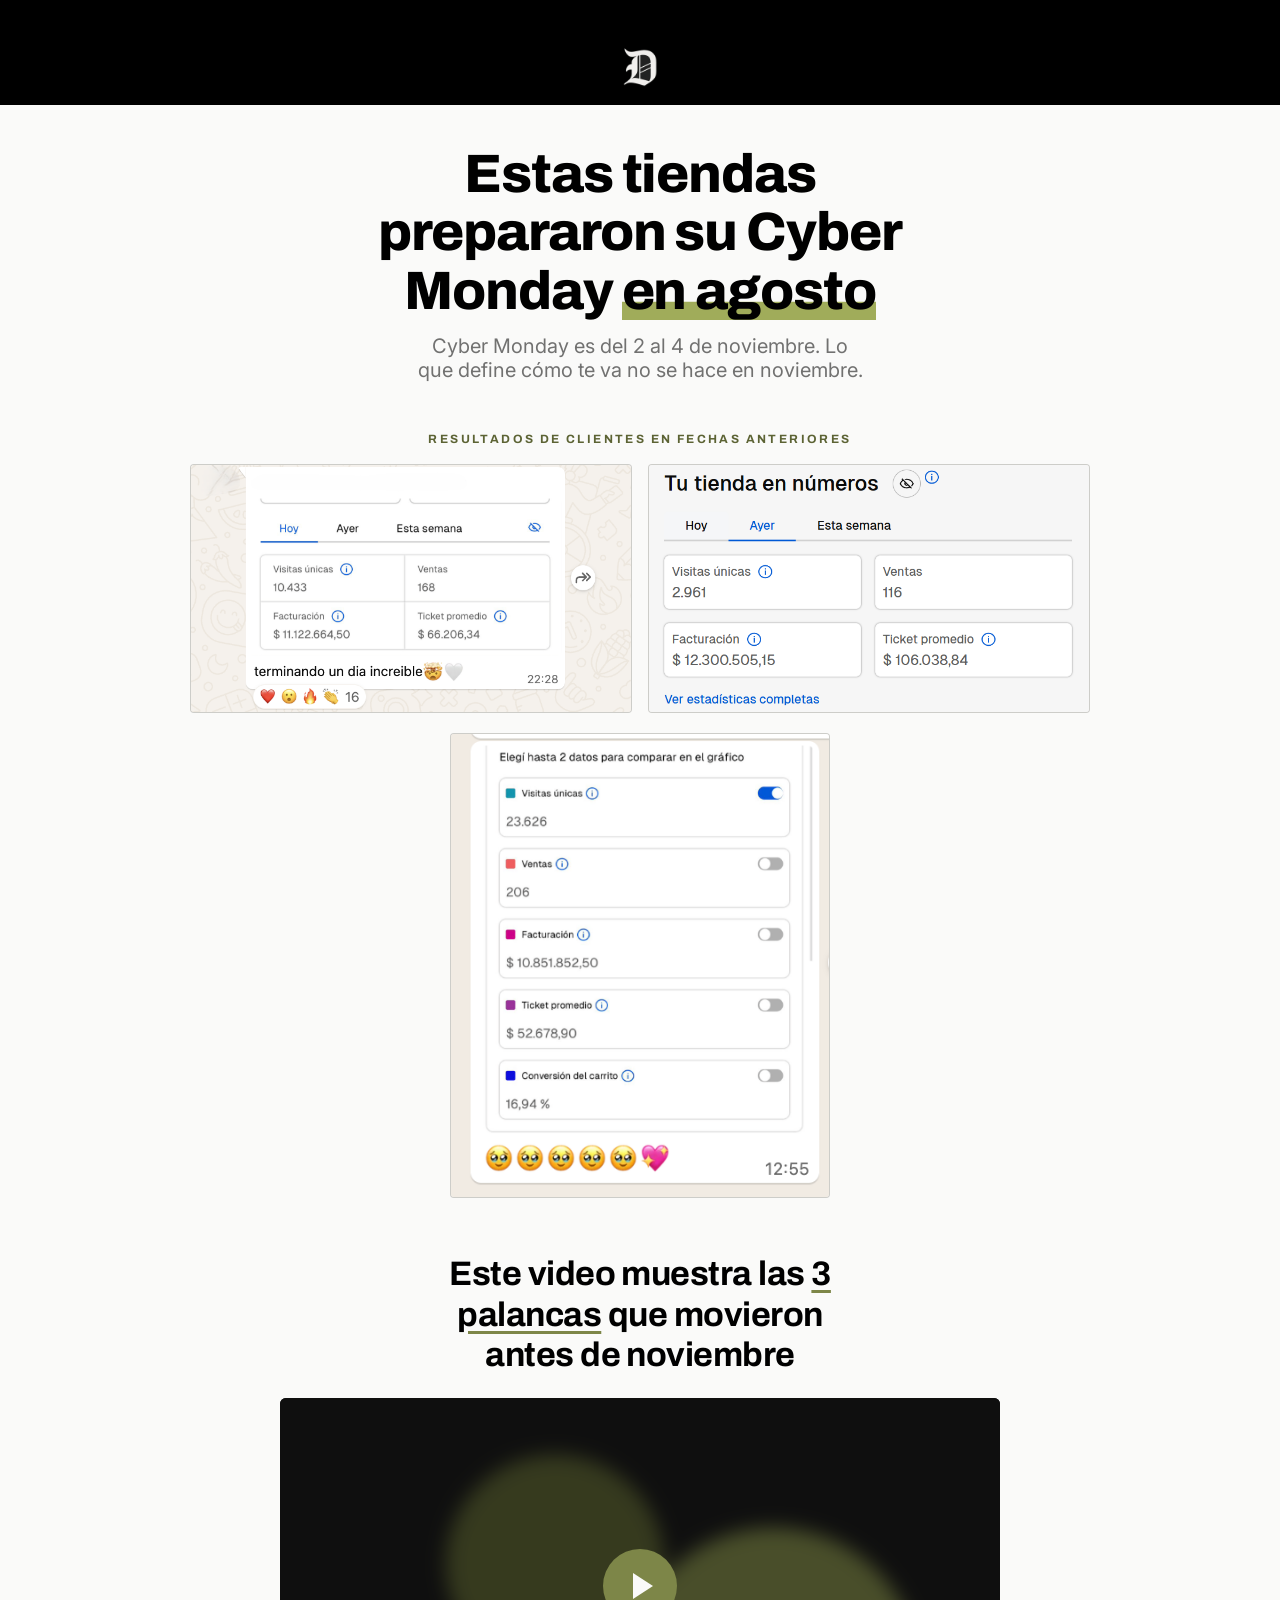
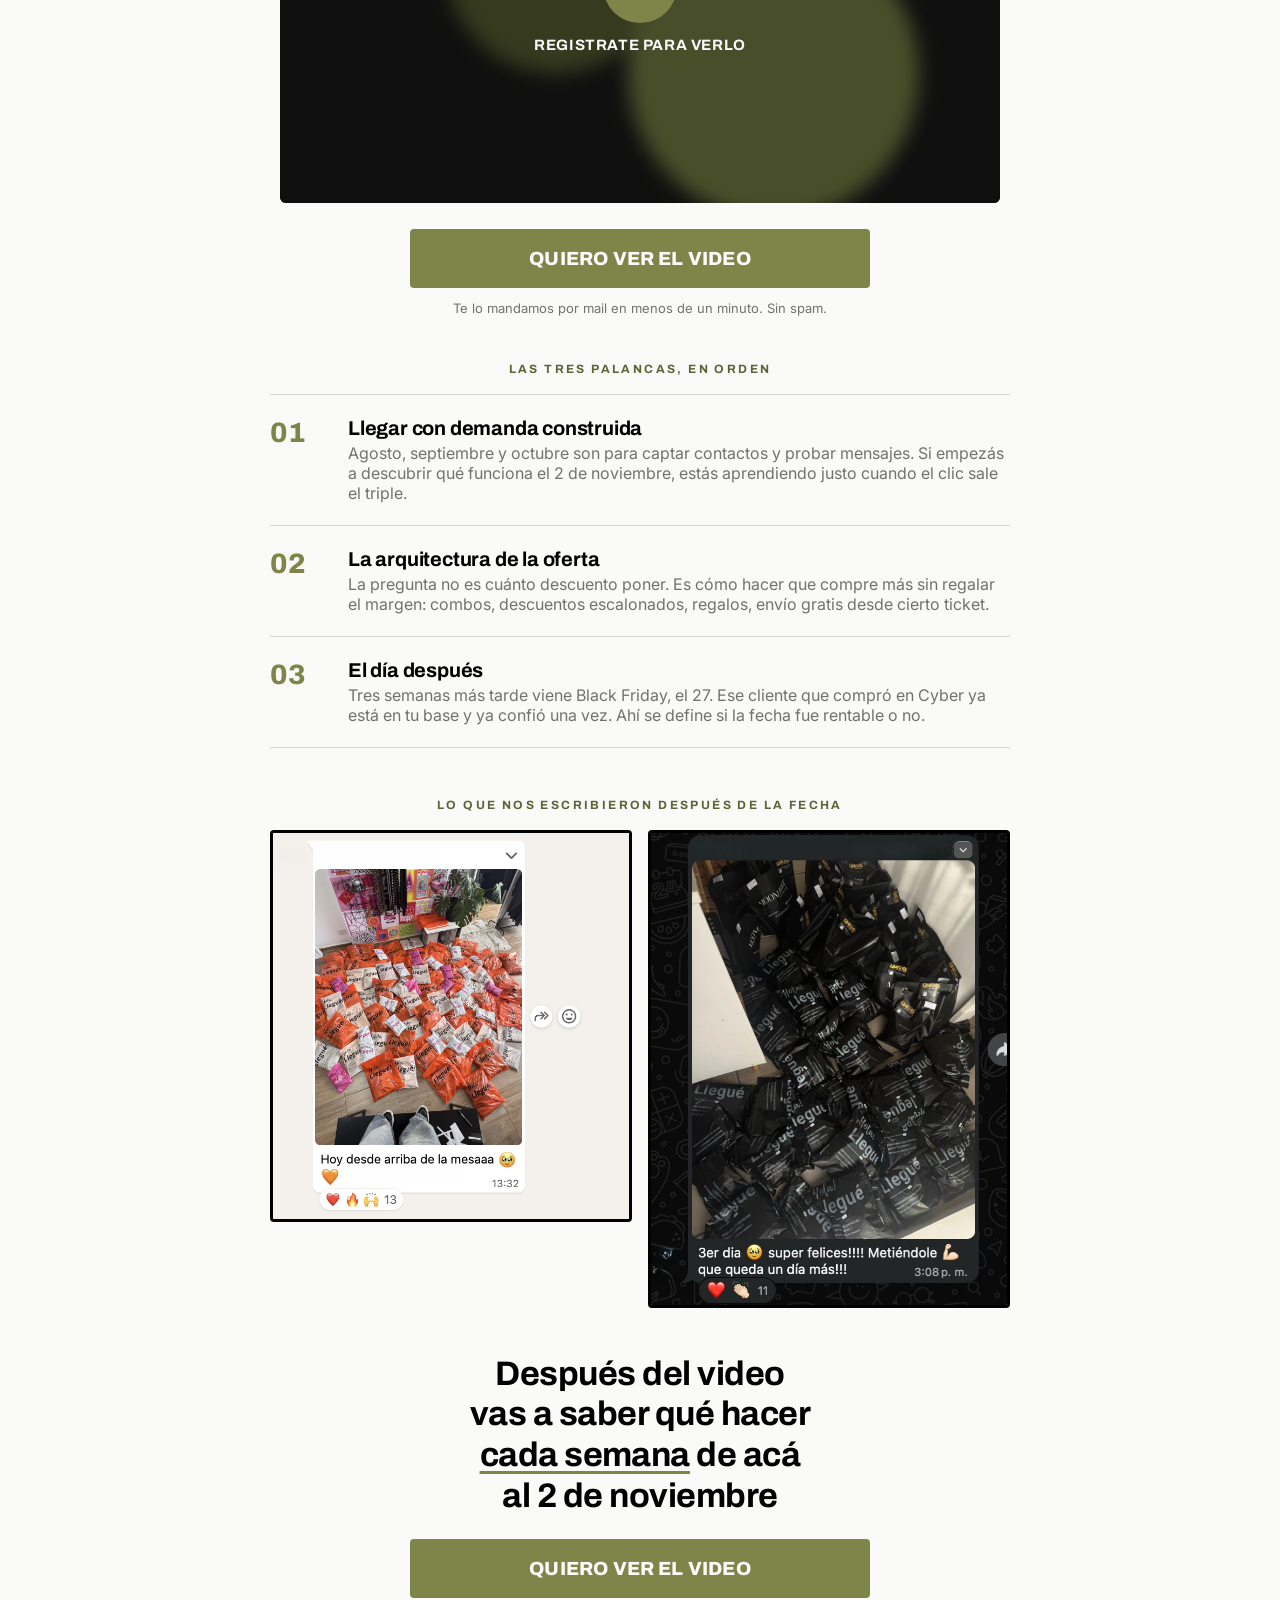
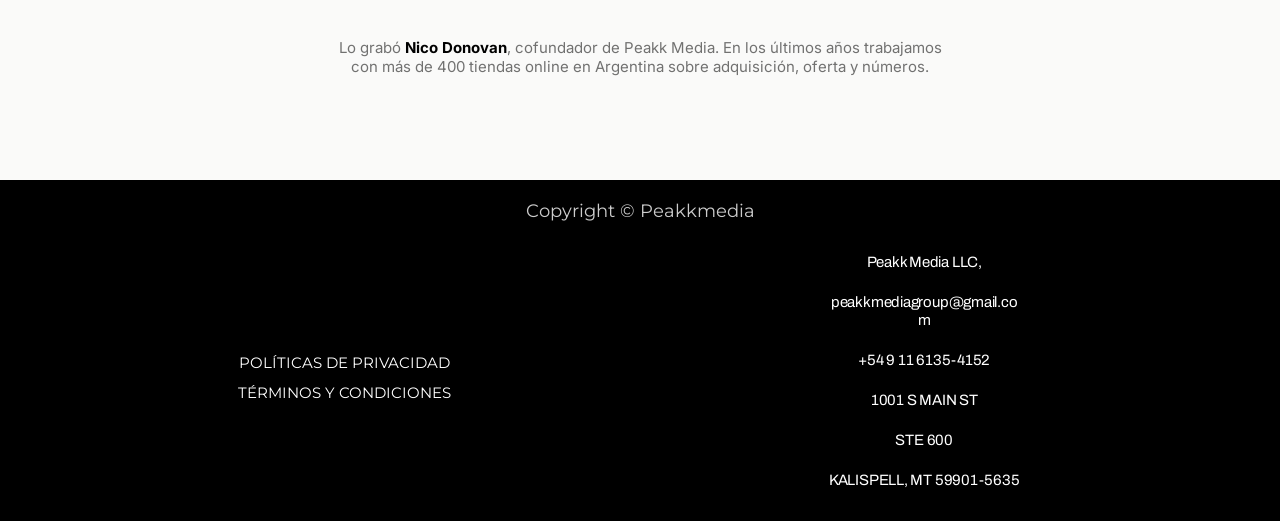
==== commit aee62d58: "Update index.html" ====
--- a/index.html
+++ b/index.html
@@ -5,7 +5,7 @@
 'https://www.googletagmanager.com/gtm.js?id='+i+dl;f.parentNode.insertBefore(j,f);
 })(window,document,'script','dataLayer','GTM-TSXGCTTX');</script><link rel="stylesheet" href="https://fonts.googleapis.com/css?family=Montserrat:100,100i,200,200i,300,300i,400,400i,500,500i,600,600i,700,700i,800,800i,900,900i&display=swap" media="all" onload="this.media=&#39;all&#39;">
 <link rel="stylesheet" href="style.css">
-</head><body><!--teleport start anchor--><!--teleport anchor--><!--teleport start anchor--><!--teleport anchor--><div id="__nuxt"><!--[--><span class="nuxt-route-announcer" style="position: absolute;"><span role="status" aria-live="polite" aria-atomic="false" style="border: 0px; clip: rect(0px, 0px, 0px, 0px); clip-path: inset(50%); height: 1px; width: 1px; overflow: hidden; position: absolute; white-space: nowrap; overflow-wrap: normal; margin: -1px; padding: 0px;">Peakk Media</span></span><!--[--><div class="bgCover bg-fixed"></div><div><!--[--><div><!----><!----><div><div id="nav-menu-popup" style="display:none;" class="hide"><div class="nav-menu-body"><i class="close-menu fas fa-times"></i><ul class="nav-menu"><!--[--><!--]--></ul></div></div></div><!----><!--[--><!----><!--]--><div id="preview-container" class="preview-container hl_page-preview--content"><div><!----><!--[--><!--[--><div id="section-iBn7lv6g-" data-animation-class="" data-entrance-clip="1" style="" class="fullSection c-section c-wrapper section-iBn7lv6g-"><!----><!----><div class="inner"><!----><!--[--><!--[--><div id="row-RZWK0PujWc" data-animation-class="" data-entrance-clip="1" style="" class="row-align-center c-row c-wrapper row-RZWK0PujWc"><!----><!----><div class="inner"><!----><!--[--><!--[--><div id="col-nko0Uonzj4" data-animation-class="" data-entrance-clip="1" style="" class="c-column c-wrapper col-nko0Uonzj4"><!----><!----><div class="vertical inner"><!----><!--[--><!--[--><div id="image-fVmEU0ICUS" data-animation-class="" style="" class="c-image c-wrapper image-fVmEU0ICUS"><!----><!----><!----><!----><!----><div style="cursor:default;" class="image-container cimage-fVmEU0ICUS"><div><div><picture class="hl-image-picture" style="display:block;"><source media="(max-width:900px) and (min-width: 768px)" srcset="https://images.leadconnectorhq.com/image/f_webp/q_80/r_900/u_https://assets.cdn.filesafe.space/G9GarACqBZBBO0aQz2SL/media/69a740c97e893f49928fef54.png"><source media="(max-width:768px) and (min-width: 640px)" srcset="https://images.leadconnectorhq.com/image/f_webp/q_80/r_768/u_https://assets.cdn.filesafe.space/G9GarACqBZBBO0aQz2SL/media/69a740c97e893f49928fef54.png"><source media="(max-width:640px) and (min-width: 480px)" srcset="https://images.leadconnectorhq.com/image/f_webp/q_80/r_640/u_https://assets.cdn.filesafe.space/G9GarACqBZBBO0aQz2SL/media/69a740c97e893f49928fef54.png"><source media="(max-width:480px) and (min-width: 320px)" srcset="https://images.leadconnectorhq.com/image/f_webp/q_80/r_768/u_https://assets.cdn.filesafe.space/G9GarACqBZBBO0aQz2SL/media/69a740c97e893f49928fef54.png"><source media="(max-width:320px)" srcset="https://images.leadconnectorhq.com/image/f_webp/q_80/r_320/u_https://assets.cdn.filesafe.space/G9GarACqBZBBO0aQz2SL/media/69a740c97e893f49928fef54.png"><img src="assets/tmpifqx9tdm.webp" alt="" style="" class="img-effects-none hl-optimized mw-100" loading="lazy" fetchpriority="auto" data-animation-class=""></picture></div></div></div><!----><!----><!----><!----><!----><!----><!----><!----><!----><!----><!----><!----><!----><!----><!----><!----><!----><!----><!----><!----><!----><!----><!----><!----><!----><!----><!----><!----><!----><!----><!----><!----><!----><!----><!----><!----><!----><!----><!----><!----><!----><!----><!----><!----><!----><!----><!----><!----></div><!--]--><!--]--></div><!----><!----><!----><!----><!----><!----><!----><!----><!----><!----><!----><!----><!----><!----><!----><!----><!----><!----><!----><!----><!----><!----><!----><!----><!----><!----><!----><!----><!----><!----><!----><!----><!----><!----><!----><!----><!----><!----><!----><!----><!----><!----><!----><!----><!----><!----><!----><!----><!----><!----><!----></div><!--]--><!--]--></div><!----><!----><!----><!----><!----><!----><!----><!----><!----><!----><!----><!----><!----><!----><!----><!----><!----><!----><!----><!----><!----><!----><!----><!----><!----><!----><!----><!----><!----><!----><!----><!----><!----><!----><!----><!----><!----><!----><!----><!----><!----><!----><!----><!----><!----><!----><!----><!----><!----><!----><!----></div><!--]--><!--]--></div><!----><!----><!----><!----><!----><!----><!----><!----><!----><!----><!----><!----><!----><!----><!----><!----><!----><!----><!----><!----><!----><!----><!----><!----><!----><!----><!----><!----><!----><!----><!----><!----><!----><!----><!----><!----><!----><!----><!----><!----><!----><!----><!----><!----><!----><!----><!----><!----><!----><!----><!----></div><!--]--><!--[--><div id="section-QeHP4szHCh" data-animation-class="" data-entrance-clip="1" style="" class="fullSection c-section c-wrapper section-QeHP4szHCh"><!----><!----><div class="inner"><!----><!--[--><!--[--><div id="row-Cze8x-VShv" data-animation-class="" data-entrance-clip="1" style="" class="row-align-center c-row c-wrapper row-Cze8x-VShv"><!----><!----><div class="inner"><!----><!--[--><!--[--><div id="col-Ac6dofeoNG" data-animation-class="" data-entrance-clip="1" style="" class="c-column c-wrapper col-Ac6dofeoNG"><!----><!----><div class="vertical inner"><!----><!--[--><!--[--><div id="custom-code-gNz0L9QKAK" data-animation-class="" style="" class="c-custom-code c-wrapper custom-code-gNz0L9QKAK"><!----><!----><!----><!----><!----><!----><!----><!----><!----><!----><!----><div id="custom-code-gNz0L9QKAK__custom-code" class="custom-code-container ccustom-code-gNz0L9QKAK">
+</head><body><!--teleport start anchor--><!--teleport anchor--><!--teleport start anchor--><!--teleport anchor--><div id="__nuxt"><!--[--><span class="nuxt-route-announcer" style="position: absolute;"><span role="status" aria-live="polite" aria-atomic="false" style="border: 0px; clip: rect(0px, 0px, 0px, 0px); clip-path: inset(50%); height: 1px; width: 1px; overflow: hidden; position: absolute; white-space: nowrap; overflow-wrap: normal; margin: -1px; padding: 0px;">Peakk Media</span></span><!--[--><div class="bgCover bg-fixed"></div><div><!--[--><div><!----><!----><div><div id="nav-menu-popup" style="display:none;" class="hide"><div class="nav-menu-body"><i class="close-menu fas fa-times"></i><ul class="nav-menu"><!--[--><!--]--></ul></div></div></div><!----><!--[--><!----><!--]--><div id="preview-container" class="preview-container hl_page-preview--content"><div><!----><!--[--><!--[--><div id="section-iBn7lv6g-" data-animation-class="" data-entrance-clip="1" style="" class="fullSection c-section c-wrapper section-iBn7lv6g-"><!----><!----><div class="inner"><!----><!--[--><!--[--><div id="row-RZWK0PujWc" data-animation-class="" data-entrance-clip="1" style="" class="row-align-center c-row c-wrapper row-RZWK0PujWc"><!----><!----><div class="inner"><!----><!--[--><!--[--><div id="col-nko0Uonzj4" data-animation-class="" data-entrance-clip="1" style="" class="c-column c-wrapper col-nko0Uonzj4"><!----><!----><div class="vertical inner"><!----><!--[--><!--[--><div id="image-fVmEU0ICUS" data-animation-class="" style="" class="c-image c-wrapper image-fVmEU0ICUS"><!----><!----><!----><!----><!----><div style="cursor:default;" class="image-container cimage-fVmEU0ICUS"><div><div><img src="assets/tmpifqx9tdm.webp" alt="Peakk Media" class="logo-header mw-100" width="260" height="100"></div></div></div><!----><!----><!----><!----><!----><!----><!----><!----><!----><!----><!----><!----><!----><!----><!----><!----><!----><!----><!----><!----><!----><!----><!----><!----><!----><!----><!----><!----><!----><!----><!----><!----><!----><!----><!----><!----><!----><!----><!----><!----><!----><!----><!----><!----><!----><!----><!----><!----></div><!--]--><!--]--></div><!----><!----><!----><!----><!----><!----><!----><!----><!----><!----><!----><!----><!----><!----><!----><!----><!----><!----><!----><!----><!----><!----><!----><!----><!----><!----><!----><!----><!----><!----><!----><!----><!----><!----><!----><!----><!----><!----><!----><!----><!----><!----><!----><!----><!----><!----><!----><!----><!----><!----><!----></div><!--]--><!--]--></div><!----><!----><!----><!----><!----><!----><!----><!----><!----><!----><!----><!----><!----><!----><!----><!----><!----><!----><!----><!----><!----><!----><!----><!----><!----><!----><!----><!----><!----><!----><!----><!----><!----><!----><!----><!----><!----><!----><!----><!----><!----><!----><!----><!----><!----><!----><!----><!----><!----><!----><!----></div><!--]--><!--]--></div><!----><!----><!----><!----><!----><!----><!----><!----><!----><!----><!----><!----><!----><!----><!----><!----><!----><!----><!----><!----><!----><!----><!----><!----><!----><!----><!----><!----><!----><!----><!----><!----><!----><!----><!----><!----><!----><!----><!----><!----><!----><!----><!----><!----><!----><!----><!----><!----><!----><!----><!----></div><!--]--><!--[--><div id="section-QeHP4szHCh" data-animation-class="" data-entrance-clip="1" style="" class="fullSection c-section c-wrapper section-QeHP4szHCh"><!----><!----><div class="inner"><!----><!--[--><!--[--><div id="row-Cze8x-VShv" data-animation-class="" data-entrance-clip="1" style="" class="row-align-center c-row c-wrapper row-Cze8x-VShv"><!----><!----><div class="inner"><!----><!--[--><!--[--><div id="col-Ac6dofeoNG" data-animation-class="" data-entrance-clip="1" style="" class="c-column c-wrapper col-Ac6dofeoNG"><!----><!----><div class="vertical inner"><!----><!--[--><!--[--><div id="custom-code-gNz0L9QKAK" data-animation-class="" style="" class="c-custom-code c-wrapper custom-code-gNz0L9QKAK"><!----><!----><!----><!----><!----><!----><!----><!----><!----><!----><!----><div id="custom-code-gNz0L9QKAK__custom-code" class="custom-code-container ccustom-code-gNz0L9QKAK">
 
 <title>La Estrategia de Cyber Monday 2026 | Peakk Media</title>
 <meta name="description" content="Las 3 palancas que las tiendas online preparan entre agosto y octubre para hacer su mejor Cyber Monday. Video de 20 minutos, gratis.">
